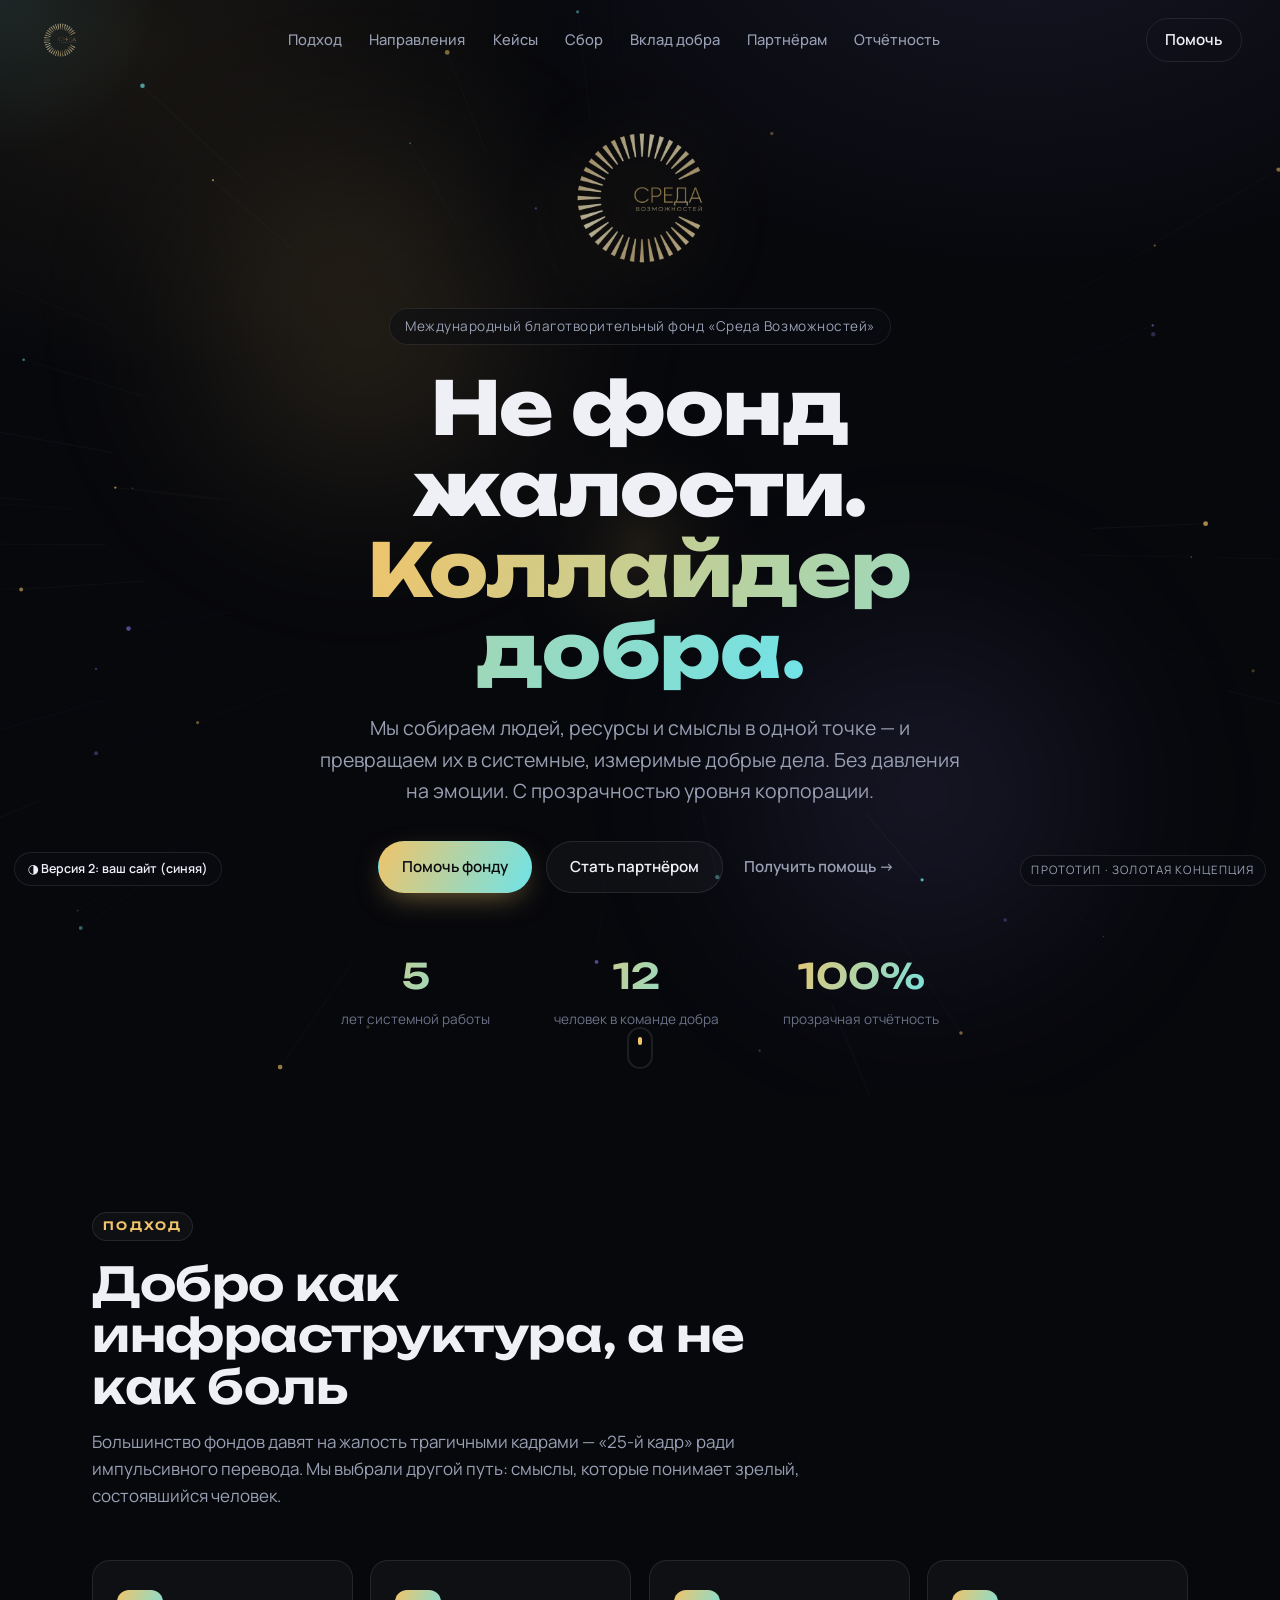
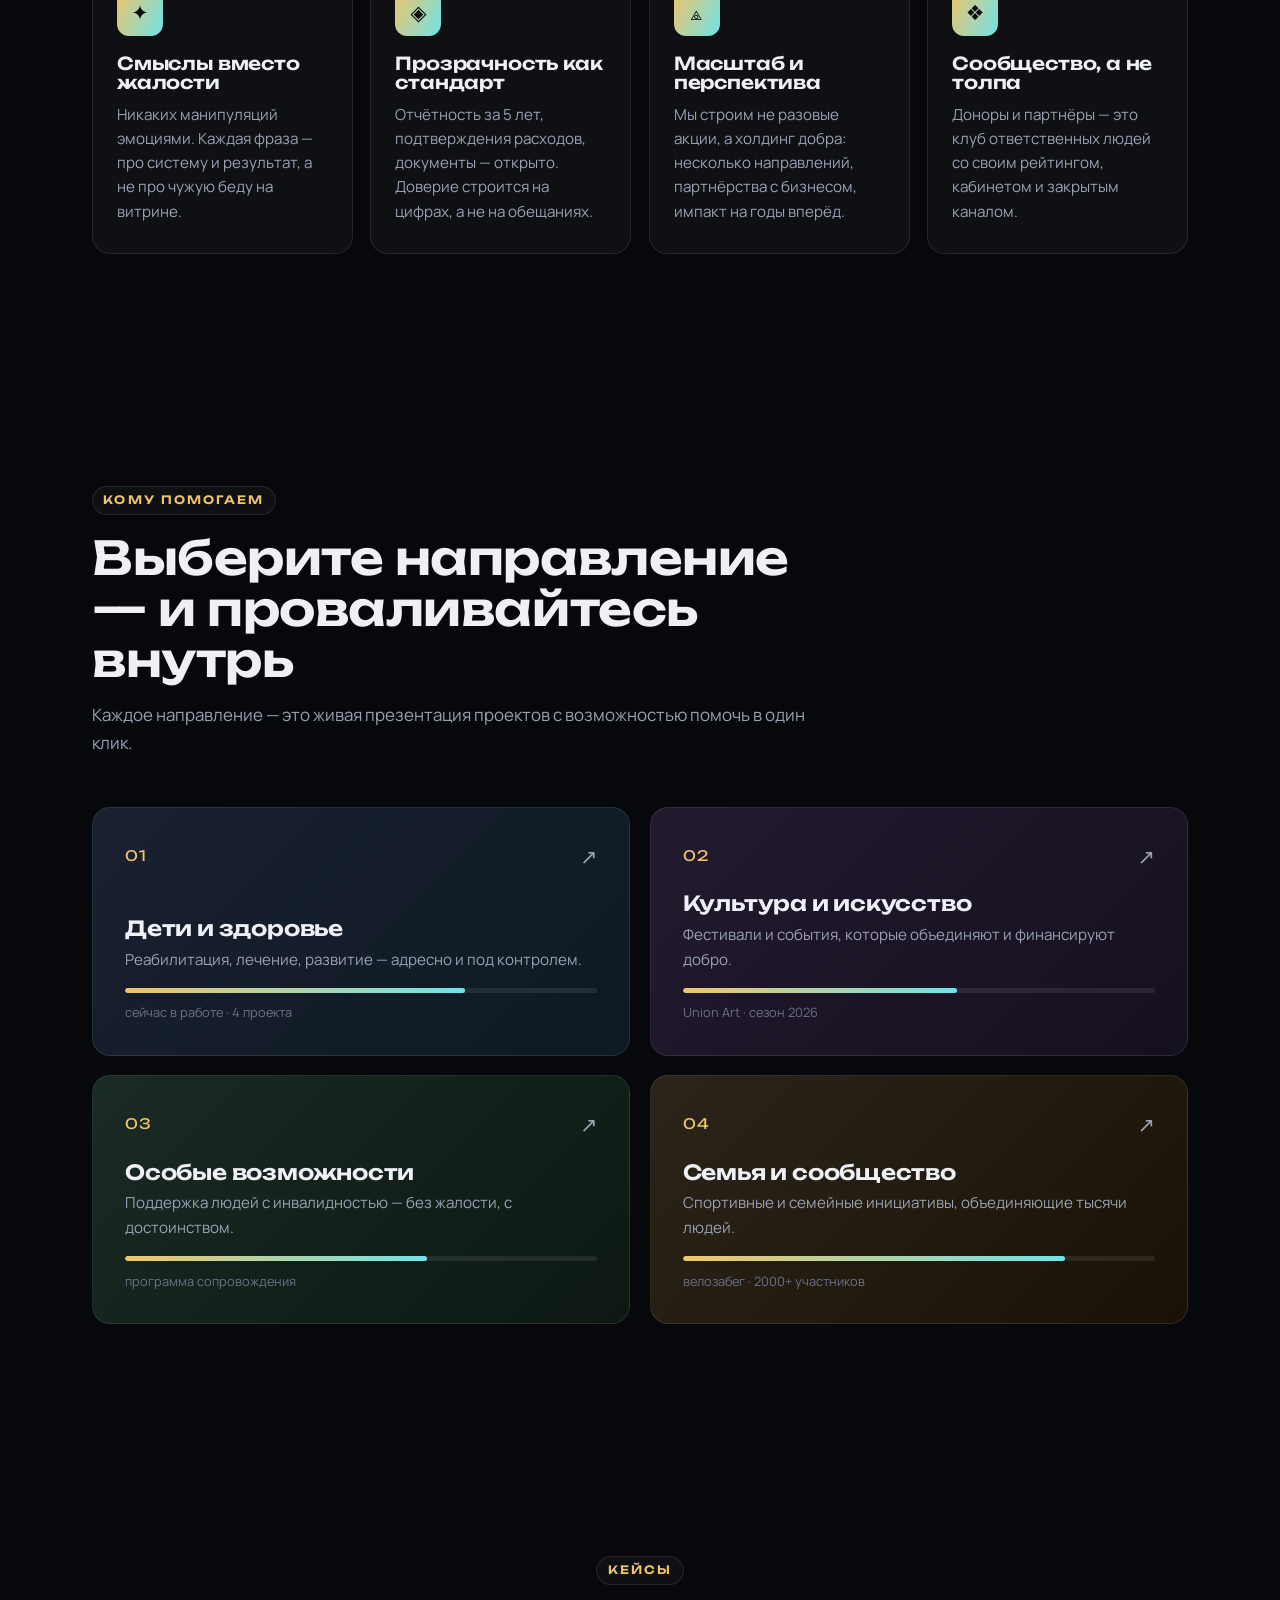
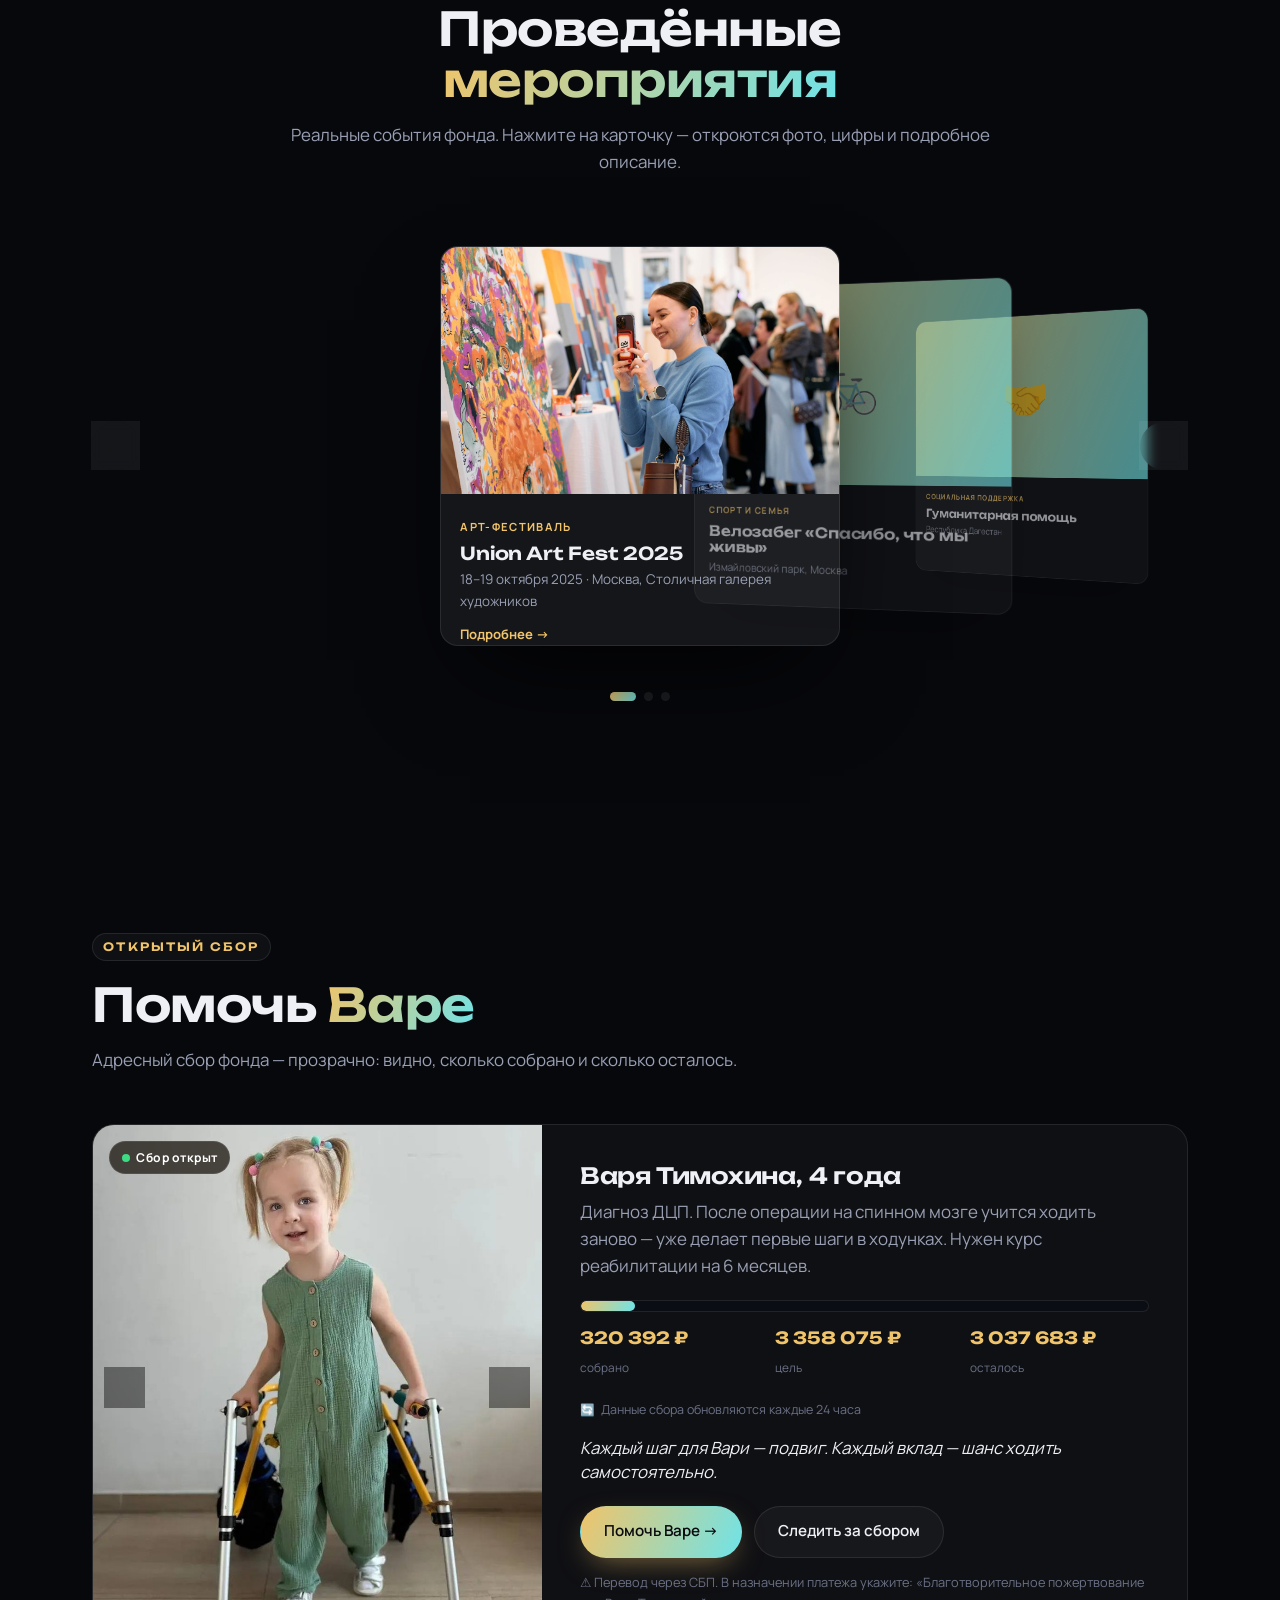
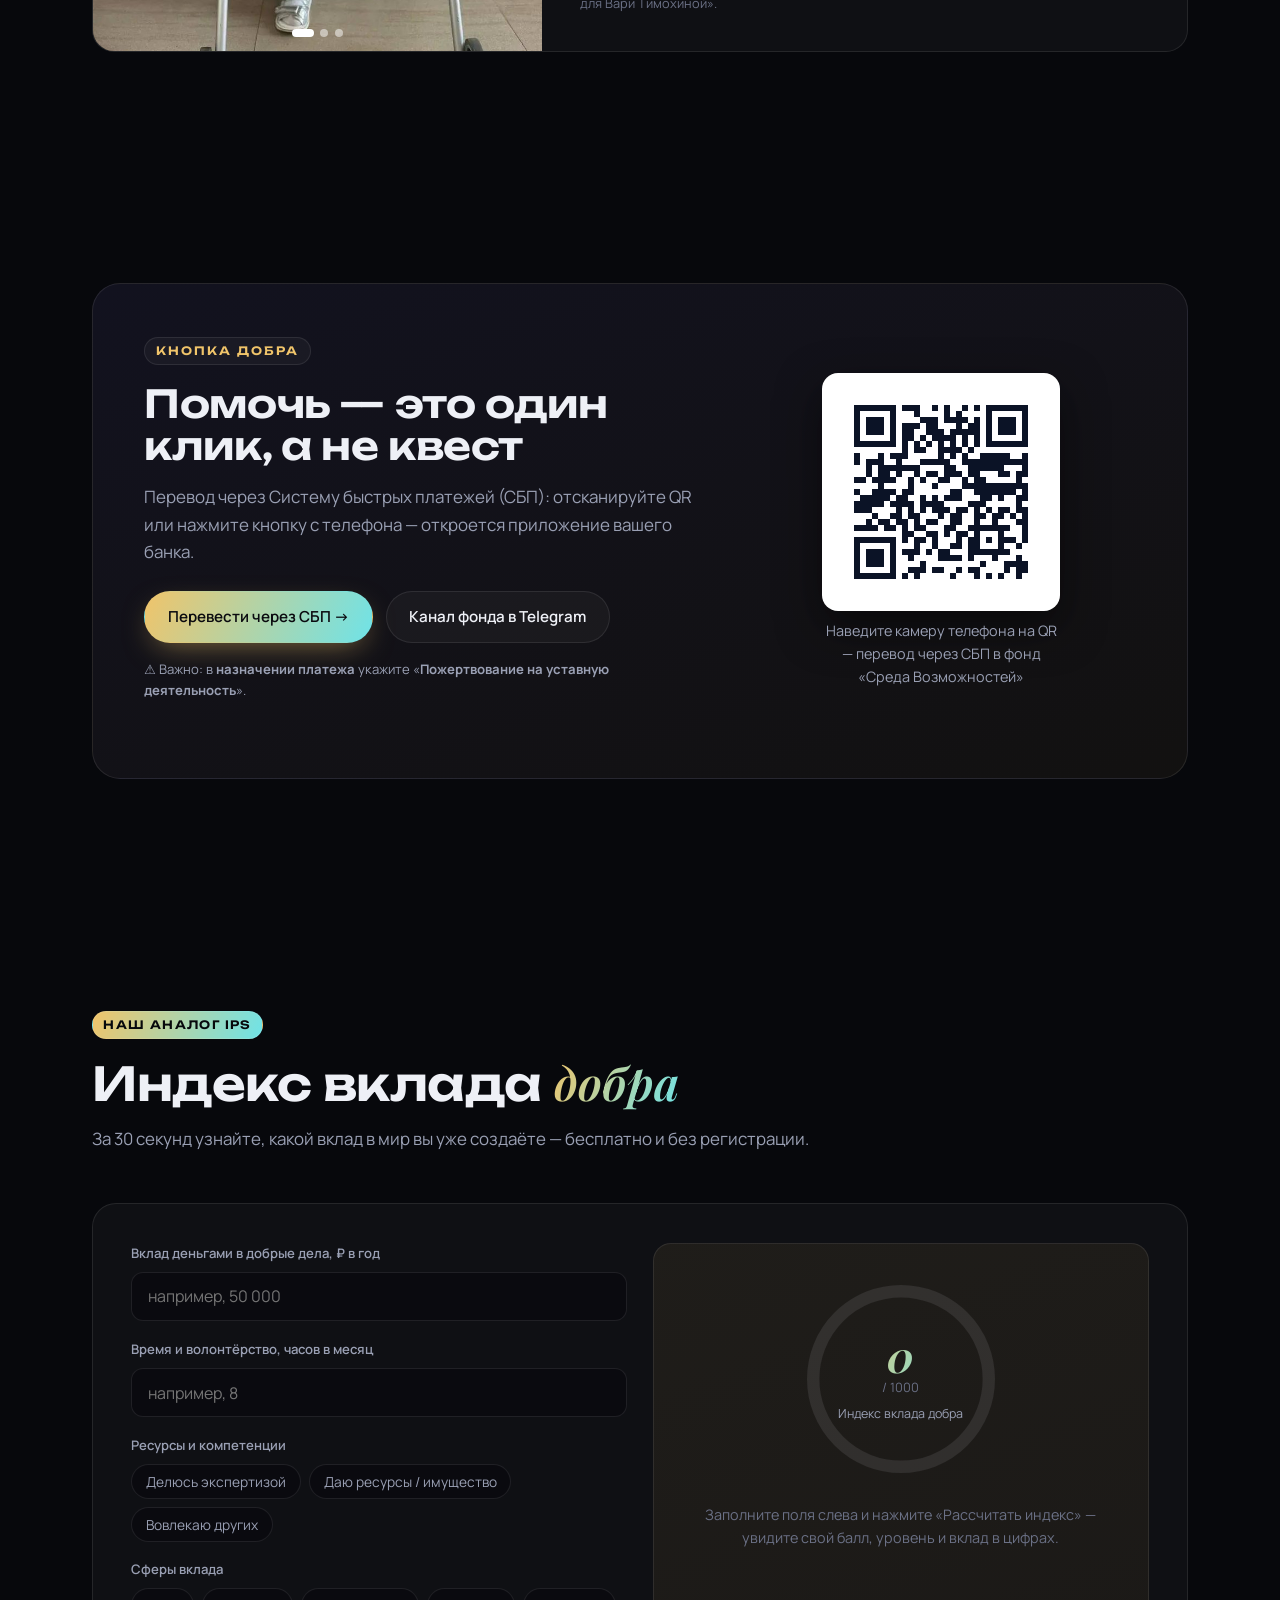
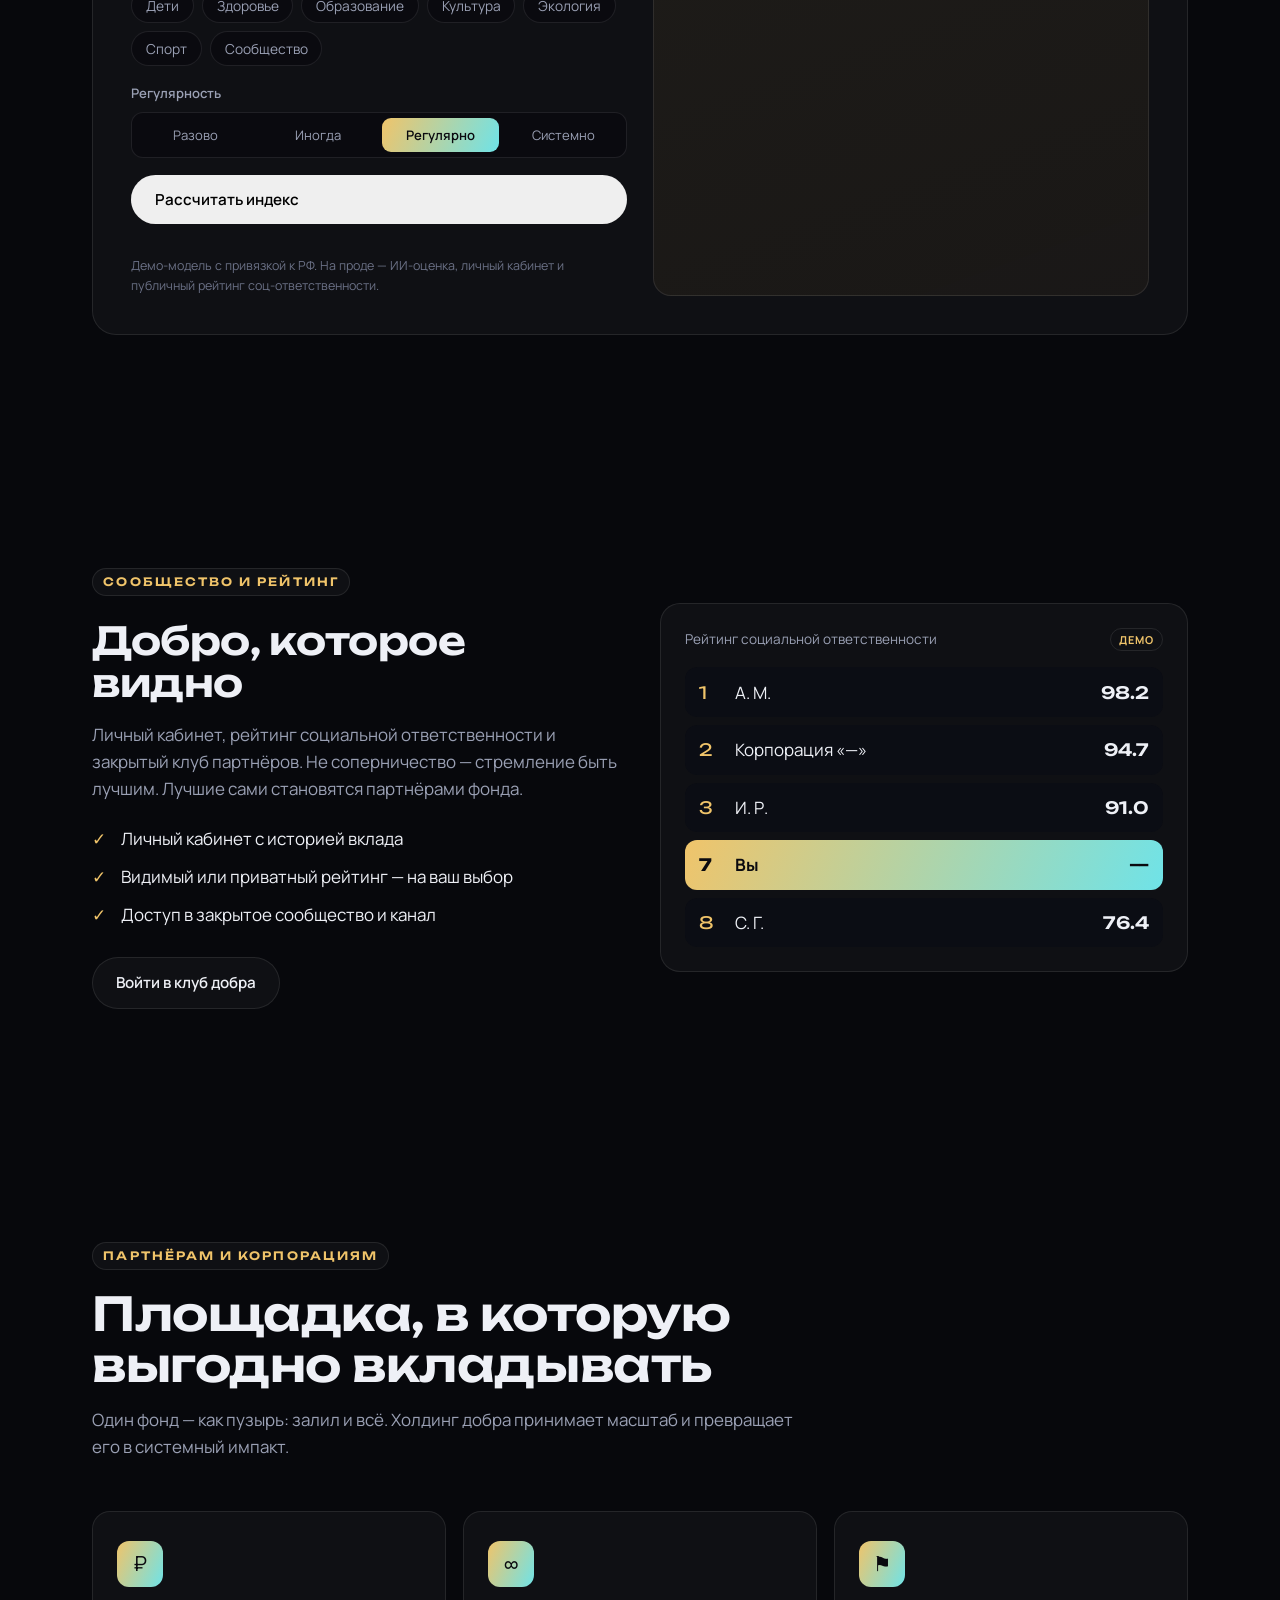
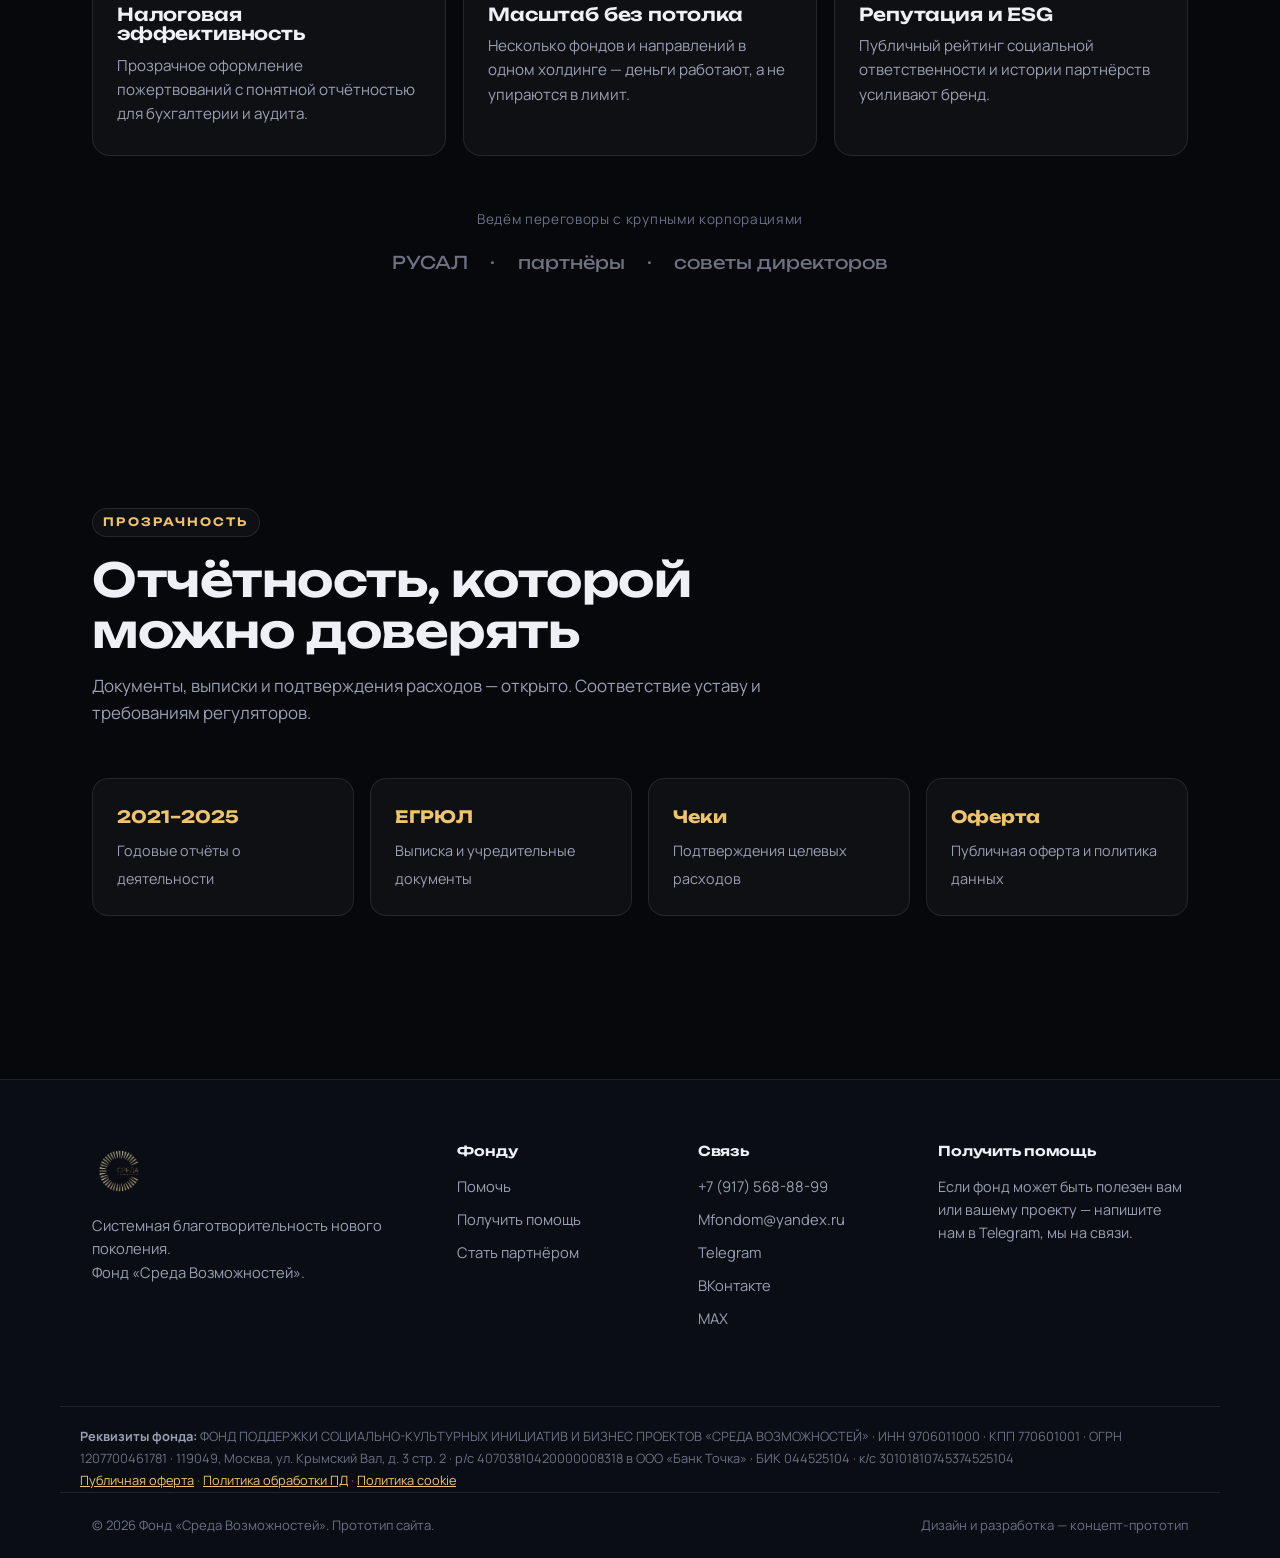
==== index.html @ e09705b0 "fix: формулировка назначения платежа по оферте (Варя — адресно, общий донат — на уставную деятельнос" ====
<!DOCTYPE html>
<html lang="ru">
<head>
<meta charset="UTF-8" />
<meta name="viewport" content="width=device-width, initial-scale=1.0" />
<title>Коллайдер добра — фонд «Среда Возможностей»</title>
<meta name="description" content="Системная благотворительность нового поколения. Не давление на жалость, а инфраструктура добра: прозрачность, масштаб и измеримый вклад." />
<link rel="preconnect" href="https://fonts.googleapis.com" />
<link rel="preconnect" href="https://fonts.gstatic.com" crossorigin />
<link href="https://fonts.googleapis.com/css2?family=Unbounded:wght@300;400;600;800&family=Playfair+Display:ital,wght@1,500;1,600&family=Manrope:wght@300;400;500;600;700&display=swap" rel="stylesheet" />
<link rel="stylesheet" href="assets/css/style.css" />
<link rel="icon" href="data:image/svg+xml,<svg xmlns='http://www.w3.org/2000/svg' viewBox='0 0 100 100'><text y='.9em' font-size='90'>✦</text></svg>" />
</head>
<body>

<!-- бейдж прототипа + переключатель версий -->
<span class="proto-badge">прототип · золотая концепция</span>
<a href="sreda/" class="ver-switch">◑ Версия 2: ваш сайт (синяя)</a>

<!-- курсор-свечение -->
<div class="cursor-glow" id="cursorGlow"></div>

<!-- ХЕДЕР -->
<header class="nav" id="nav">
  <a href="#hero" class="brand">
    <img class="brand__logo" src="assets/img/logo-gold.png" alt="Среда Возможностей" />
  </a>
  <nav class="nav__links" id="navLinks">
    <a href="#manifest">Подход</a>
    <a href="#directions">Направления</a>
    <a href="#cases">Кейсы</a>
    <a href="#sbor">Сбор</a>
    <a href="#calc">Вклад добра</a>
    <a href="#partners">Партнёрам</a>
    <a href="#transparency">Отчётность</a>
  </nav>
  <div class="nav__actions">
    <a href="#donate" class="btn btn--ghost">Помочь</a>
    <button class="nav__burger" id="burger" aria-label="Меню"><span></span><span></span><span></span></button>
  </div>
</header>

<!-- ГЕРОЙ -->
<section class="hero" id="hero">
  <canvas id="collider" class="hero__canvas"></canvas>
  <div class="hero__glow hero__glow--1"></div>
  <div class="hero__glow hero__glow--2"></div>
  <div class="hero__inner">
    <img class="hero__logo reveal" src="assets/img/logo-gold.png" alt="Среда Возможностей" />
    <div class="hero__tag reveal">Международный благотворительный фонд «Среда Возможностей»</div>
    <h1 class="hero__title reveal">
      Не фонд жалости.<br><span class="grad">Коллайдер добра.</span>
    </h1>
    <p class="hero__lead reveal">
      Мы собираем людей, ресурсы и смыслы в одной точке — и превращаем их
      в системные, измеримые добрые дела. Без давления на эмоции. С прозрачностью уровня корпорации.
    </p>
    <div class="hero__cta reveal">
      <a href="#donate" class="btn btn--gold">Помочь фонду</a>
      <a href="#partners" class="btn btn--outline">Стать партнёром</a>
      <a href="#help" class="btn btn--text">Получить помощь →</a>
    </div>
    <div class="hero__stats reveal">
      <div class="stat"><b data-count="5">0</b><span>лет системной работы</span></div>
      <div class="stat"><b data-count="12">0</b><span>человек в команде добра</span></div>
      <div class="stat"><b data-count="100" data-suffix="%">0</b><span>прозрачная отчётность</span></div>
    </div>
  </div>
  <a href="#manifest" class="hero__scroll" aria-label="Вниз"><span></span></a>
</section>

<!-- МАНИФЕСТ -->
<section class="section manifest" id="manifest">
  <div class="section__head reveal">
    <span class="eyebrow">Подход</span>
    <h2>Добро как инфраструктура, а не как боль</h2>
    <p class="section__sub">
      Большинство фондов давят на жалость трагичными кадрами — «25-й кадр» ради импульсивного перевода.
      Мы выбрали другой путь: смыслы, которые понимает зрелый, состоявшийся человек.
    </p>
  </div>
  <div class="cards">
    <article class="card reveal">
      <div class="card__ic">✦</div>
      <h3>Смыслы вместо жалости</h3>
      <p>Никаких манипуляций эмоциями. Каждая фраза — про систему и результат, а не про чужую беду на витрине.</p>
    </article>
    <article class="card reveal">
      <div class="card__ic">◈</div>
      <h3>Прозрачность как стандарт</h3>
      <p>Отчётность за 5 лет, подтверждения расходов, документы — открыто. Доверие строится на цифрах, а не на обещаниях.</p>
    </article>
    <article class="card reveal">
      <div class="card__ic">⟁</div>
      <h3>Масштаб и перспектива</h3>
      <p>Мы строим не разовые акции, а холдинг добра: несколько направлений, партнёрства с бизнесом, импакт на годы вперёд.</p>
    </article>
    <article class="card reveal">
      <div class="card__ic">❖</div>
      <h3>Сообщество, а не толпа</h3>
      <p>Доноры и партнёры — это клуб ответственных людей со своим рейтингом, кабинетом и закрытым каналом.</p>
    </article>
  </div>
</section>

<!-- НАПРАВЛЕНИЯ -->
<section class="section directions" id="directions">
  <div class="section__head reveal">
    <span class="eyebrow">Кому помогаем</span>
    <h2>Выберите направление — и проваливайтесь внутрь</h2>
    <p class="section__sub">Каждое направление — это живая презентация проектов с возможностью помочь в один клик.</p>
  </div>
  <div class="dir-grid">
    <a href="#donate" class="dir reveal" style="--img:linear-gradient(135deg,#1a2030,#0d1a22)">
      <div class="dir__top"><span class="dir__num">01</span><span class="dir__arrow">↗</span></div>
      <h3>Дети и здоровье</h3>
      <p>Реабилитация, лечение, развитие — адресно и под контролем.</p>
      <div class="dir__bar"><i style="width:72%"></i></div>
      <span class="dir__meta">сейчас в работе · 4 проекта</span>
    </a>
    <a href="#donate" class="dir reveal" style="--img:linear-gradient(135deg,#231a2e,#15101f)">
      <div class="dir__top"><span class="dir__num">02</span><span class="dir__arrow">↗</span></div>
      <h3>Культура и искусство</h3>
      <p>Фестивали и события, которые объединяют и финансируют добро.</p>
      <div class="dir__bar"><i style="width:58%"></i></div>
      <span class="dir__meta">Union Art · сезон 2026</span>
    </a>
    <a href="#donate" class="dir reveal" style="--img:linear-gradient(135deg,#1a2a24,#0d1812)">
      <div class="dir__top"><span class="dir__num">03</span><span class="dir__arrow">↗</span></div>
      <h3>Особые возможности</h3>
      <p>Поддержка людей с инвалидностью — без жалости, с достоинством.</p>
      <div class="dir__bar"><i style="width:64%"></i></div>
      <span class="dir__meta">программа сопровождения</span>
    </a>
    <a href="#donate" class="dir reveal" style="--img:linear-gradient(135deg,#2a241a,#181206)">
      <div class="dir__top"><span class="dir__num">04</span><span class="dir__arrow">↗</span></div>
      <h3>Семья и сообщество</h3>
      <p>Спортивные и семейные инициативы, объединяющие тысячи людей.</p>
      <div class="dir__bar"><i style="width:81%"></i></div>
      <span class="dir__meta">велозабег · 2000+ участников</span>
    </a>
  </div>
</section>

<!-- КЕЙСЫ — карусель -->
<section class="section cases" id="cases">
  <div class="section__head reveal center">
    <span class="eyebrow">Кейсы</span>
    <h2>Проведённые <span class="grad">мероприятия</span></h2>
    <p class="section__sub">Реальные события фонда. Нажмите на карточку — откроются фото, цифры и подробное описание.</p>
  </div>
  <div class="coverflow reveal">
    <button class="cf-arrow cf-prev" id="cfPrev" aria-label="Назад">‹</button>
    <div class="cf-stage" id="cfStage"></div>
    <button class="cf-arrow cf-next" id="cfNext" aria-label="Вперёд">›</button>
  </div>
  <div class="cf-dots" id="cfDots"></div>
</section>

<!-- ОТКРЫТЫЙ СБОР -->
<section class="section fund" id="sbor">
  <div class="section__head reveal center">
    <span class="eyebrow">Открытый сбор</span>
    <h2>Помочь <span class="grad">Варе</span></h2>
    <p class="section__sub">Адресный сбор фонда — прозрачно: видно, сколько собрано и сколько осталось.</p>
  </div>
  <div class="fund-card reveal">
    <div class="fund-photo">
      <div class="fund-slides" id="fundSlides">
        <img src="assets/img/varya.jpg" class="is-on" alt="Варя Тимохина" />
        <img src="assets/img/varya-2.jpg" alt="Варя Тимохина" />
        <img src="assets/img/varya-3.jpg" alt="Варя Тимохина — информация о сборе" />
      </div>
      <span class="fund-badge">Сбор открыт</span>
      <button class="fund-arrow fund-arrow--prev" id="fundPrev" type="button" aria-label="Предыдущее фото">‹</button>
      <button class="fund-arrow fund-arrow--next" id="fundNext" type="button" aria-label="Следующее фото">›</button>
      <div class="fund-dots" id="fundDots"></div>
    </div>
    <div class="fund-body">
      <h3>Варя Тимохина, 4 года</h3>
      <p class="fund-diag">Диагноз ДЦП. После операции на спинном мозге учится ходить заново — уже делает первые шаги в ходунках. Нужен курс реабилитации на 6 месяцев.</p>
      <div class="fund-progress">
        <div class="fund-bar"><i style="width:9.5%"></i></div>
        <div class="fund-nums">
          <div><b>320&nbsp;392&nbsp;₽</b><span>собрано</span></div>
          <div><b>3&nbsp;358&nbsp;075&nbsp;₽</b><span>цель</span></div>
          <div><b>3&nbsp;037&nbsp;683&nbsp;₽</b><span>осталось</span></div>
        </div>
      </div>
      <p class="fund-upd">Данные сбора обновляются каждые 24 часа</p>
      <p class="fund-quote">Каждый шаг для Вари — подвиг. Каждый вклад — шанс ходить самостоятельно.</p>
      <div class="fund-cta">
        <a href="https://qr.nspk.ru/BS1A00404NP81H0L9SOBTL0JJ39FV3NL" class="btn btn--gold" target="_blank" rel="noopener">Помочь Варе →</a>
        <a href="https://t.me/FondMitkina" class="btn btn--outline" target="_blank" rel="noopener">Следить за сбором</a>
      </div>
      <p class="fund-note">⚠️ Перевод через СБП. В назначении платежа укажите: «Благотворительное пожертвование для Вари Тимохиной».</p>
    </div>
  </div>
</section>

<!-- КНОПКА ДОБРА -->
<section class="section dobro" id="donate">
  <div class="dobro__wrap reveal">
    <div class="dobro__left">
      <span class="eyebrow">Кнопка добра</span>
      <h2>Помочь — это один клик, а не квест</h2>
      <p>Перевод через Систему быстрых платежей (СБП): отсканируйте QR или нажмите кнопку с телефона — откроется приложение вашего банка.</p>
      <div class="dobro__btns">
        <a href="https://qr.nspk.ru/BS1A00404NP81H0L9SOBTL0JJ39FV3NL" class="btn btn--gold" target="_blank" rel="noopener">Перевести через СБП →</a>
        <a href="https://t.me/FondMitkina" class="btn btn--outline" target="_blank" rel="noopener">Канал фонда в Telegram</a>
      </div>
      <p class="dobro__note">⚠️ Важно: в <b>назначении платежа</b> укажите «<b>Пожертвование на уставную деятельность</b>».</p>
    </div>
    <div class="dobro__right">
      <div class="qr"><img src="assets/img/donate-qr.png" alt="QR для перевода через СБП в фонд «Среда Возможностей»" /></div>
      <p class="dobro__caption">Наведите камеру телефона на QR — перевод через СБП в фонд «Среда Возможностей»</p>
    </div>
  </div>
</section>

<!-- КАЛЬКУЛЯТОР ВКЛАДА ДОБРА -->
<section class="section calc" id="calc">
  <div class="section__head reveal center">
    <span class="eyebrow eyebrow--new">Наш аналог IPS</span>
    <h2>Индекс вклада <span class="it">добра</span></h2>
    <p class="section__sub">За 30 секунд узнайте, какой вклад в мир вы уже создаёте — бесплатно и без регистрации.</p>
  </div>
  <div class="calc2 reveal">
    <div class="calc2__form">
      <div class="c2f"><label>Вклад деньгами в добрые дела, ₽ в год</label>
        <input type="number" id="qMoney" min="0" step="1000" inputmode="numeric" placeholder="например, 50 000" /></div>
      <div class="c2f"><label>Время и волонтёрство, часов в месяц</label>
        <input type="number" id="qTime" min="0" step="1" inputmode="numeric" placeholder="например, 8" /></div>
      <div class="c2f"><label>Ресурсы и компетенции</label>
        <div class="chips" id="qRes">
          <button type="button" class="chip" data-v="expert">Делюсь экспертизой</button>
          <button type="button" class="chip" data-v="assets">Даю ресурсы / имущество</button>
          <button type="button" class="chip" data-v="engage">Вовлекаю других</button>
        </div>
      </div>
      <div class="c2f"><label>Сферы вклада</label>
        <div class="chips" id="qSpheres">
          <button type="button" class="chip" data-v="Дети">Дети</button>
          <button type="button" class="chip" data-v="Здоровье">Здоровье</button>
          <button type="button" class="chip" data-v="Образование">Образование</button>
          <button type="button" class="chip" data-v="Культура">Культура</button>
          <button type="button" class="chip" data-v="Экология">Экология</button>
          <button type="button" class="chip" data-v="Спорт">Спорт</button>
          <button type="button" class="chip" data-v="Сообщество">Сообщество</button>
        </div>
      </div>
      <div class="c2f"><label>Регулярность</label>
        <div class="seg" id="qReg">
          <button type="button" class="seg__b" data-v="1">Разово</button>
          <button type="button" class="seg__b" data-v="2">Иногда</button>
          <button type="button" class="seg__b is-on" data-v="3">Регулярно</button>
          <button type="button" class="seg__b" data-v="4">Системно</button>
        </div>
      </div>
      <button class="btn btn--accent" id="calcBtn">Рассчитать индекс</button>
      <p class="calc__note">Демо-модель с привязкой к РФ. На проде — ИИ-оценка, личный кабинет и публичный рейтинг соц-ответственности.</p>
    </div>
    <div class="calc2__out" aria-live="polite">
      <div class="gauge">
        <svg viewBox="0 0 220 220" class="gauge__svg" aria-hidden="true">
          <defs><linearGradient id="gg" x1="0" y1="0" x2="1" y2="1">
            <stop offset="0" stop-color="#8fc0ff"/><stop offset="1" stop-color="#5fe0e8"/></linearGradient></defs>
          <circle class="gauge__bg" cx="110" cy="110" r="92"></circle>
          <circle class="gauge__fg" id="gaugeFg" stroke="url(#gg)" cx="110" cy="110" r="92"></circle>
        </svg>
        <div class="gauge__mid"><b id="gVal">0</b><i>/ 1000</i><span id="gTier">Индекс вклада добра</span></div>
      </div>
      <div id="calcResult" class="calc2__result">
        <p class="calc2__hint">Заполните поля слева и нажмите «Рассчитать индекс» — увидите свой балл, уровень и вклад в цифрах.</p>
      </div>
    </div>
  </div>
</section>

<!-- РЕЙТИНГ / СООБЩЕСТВО -->
<section class="section community" id="community">
  <div class="community__grid">
    <div class="reveal">
      <span class="eyebrow">Сообщество и рейтинг</span>
      <h2>Добро, которое видно</h2>
      <p>Личный кабинет, рейтинг социальной ответственности и закрытый клуб партнёров.
         Не соперничество — стремление быть лучшим. Лучшие сами становятся партнёрами фонда.</p>
      <ul class="ticks">
        <li>Личный кабинет с историей вклада</li>
        <li>Видимый или приватный рейтинг — на ваш выбор</li>
        <li>Доступ в закрытое сообщество и канал</li>
      </ul>
      <a href="#donate" class="btn btn--outline">Войти в клуб добра</a>
    </div>
    <div class="board reveal">
      <div class="board__head"><span>Рейтинг социальной ответственности</span><b>демо</b></div>
      <ol class="board__list">
        <li><span class="board__rk">1</span><span class="board__nm">А. М.</span><span class="board__sc">98.2</span></li>
        <li><span class="board__rk">2</span><span class="board__nm">Корпорация «—»</span><span class="board__sc">94.7</span></li>
        <li><span class="board__rk">3</span><span class="board__nm">И. Р.</span><span class="board__sc">91.0</span></li>
        <li class="board__you"><span class="board__rk">7</span><span class="board__nm">Вы</span><span class="board__sc" id="boardYou">—</span></li>
        <li><span class="board__rk">8</span><span class="board__nm">С. Г.</span><span class="board__sc">76.4</span></li>
      </ol>
    </div>
  </div>
</section>

<!-- ПАРТНЁРАМ -->
<section class="section partners" id="partners">
  <div class="section__head reveal">
    <span class="eyebrow">Партнёрам и корпорациям</span>
    <h2>Площадка, в которую выгодно вкладывать</h2>
    <p class="section__sub">Один фонд — как пузырь: залил и всё. Холдинг добра принимает масштаб и превращает его в системный импакт.</p>
  </div>
  <div class="cards cards--3">
    <article class="card reveal"><div class="card__ic">₽</div><h3>Налоговая эффективность</h3><p>Прозрачное оформление пожертвований с понятной отчётностью для бухгалтерии и аудита.</p></article>
    <article class="card reveal"><div class="card__ic">∞</div><h3>Масштаб без потолка</h3><p>Несколько фондов и направлений в одном холдинге — деньги работают, а не упираются в лимит.</p></article>
    <article class="card reveal"><div class="card__ic">⚑</div><h3>Репутация и ESG</h3><p>Публичный рейтинг социальной ответственности и истории партнёрств усиливают бренд.</p></article>
  </div>
  <div class="partners__logos reveal">
    <span>Ведём переговоры с крупными корпорациями</span>
    <div class="logos"><i>РУСАЛ</i><i>·</i><i>партнёры</i><i>·</i><i>советы директоров</i></div>
  </div>
</section>

<!-- ПРОЗРАЧНОСТЬ -->
<section class="section transparency" id="transparency">
  <div class="section__head reveal">
    <span class="eyebrow">Прозрачность</span>
    <h2>Отчётность, которой можно доверять</h2>
    <p class="section__sub">Документы, выписки и подтверждения расходов — открыто. Соответствие уставу и требованиям регуляторов.</p>
  </div>
  <div class="docs">
    <a href="#" class="doc reveal"><b>2021–2025</b><span>Годовые отчёты о деятельности</span></a>
    <a href="#" class="doc reveal"><b>ЕГРЮЛ</b><span>Выписка и учредительные документы</span></a>
    <a href="#" class="doc reveal"><b>Чеки</b><span>Подтверждения целевых расходов</span></a>
    <a href="#" class="doc reveal"><b>Оферта</b><span>Публичная оферта и политика данных</span></a>
  </div>
</section>

<!-- ПОДВАЛ -->
<footer class="footer" id="help">
  <div class="footer__top">
    <div class="footer__brand">
      <div class="brand brand--lg">
        <img class="brand__logo" src="assets/img/logo-gold.png" alt="Среда Возможностей" />
      </div>
      <p>Системная благотворительность нового поколения.<br>Фонд «Среда Возможностей».</p>
    </div>
    <div class="footer__col">
      <h4>Фонду</h4>
      <a href="#donate">Помочь</a><a href="#help">Получить помощь</a><a href="#partners">Стать партнёром</a>
    </div>
    <div class="footer__col">
      <h4>Связь</h4>
      <a href="tel:+79175688899">+7 (917) 568-88-99</a>
      <a href="mailto:Mfondom@yandex.ru">Mfondom@yandex.ru</a>
      <a href="https://t.me/FondMitkina" target="_blank" rel="noopener">Telegram</a>
      <a href="https://vk.com/wall-236050978_1" target="_blank" rel="noopener">ВКонтакте</a>
      <a href="https://max.ru/id9706011000_biz" target="_blank" rel="noopener">MAX</a>
    </div>
    <div class="footer__col">
      <h4>Получить помощь</h4>
      <p class="footer__help">Если фонд может быть полезен вам или вашему проекту — напишите нам в Telegram, мы на связи.</p>
    </div>
  </div>
  <div class="footer__req"><b>Реквизиты фонда:</b> ФОНД ПОДДЕРЖКИ СОЦИАЛЬНО-КУЛЬТУРНЫХ ИНИЦИАТИВ И БИЗНЕС ПРОЕКТОВ «СРЕДА ВОЗМОЖНОСТЕЙ» · ИНН 9706011000 · КПП 770601001 · ОГРН 1207700461781 · 119049, Москва, ул. Крымский Вал, д. 3 стр. 2 · р/с 40703810420000008318 в ООО «Банк Точка» · БИК 044525104 · к/с 30101810745374525104<br><a href="offer.html">Публичная оферта</a> · <a href="policy.html">Политика обработки ПД</a> · <a href="cookie.html">Политика cookie</a></div>
  <div class="footer__bottom">
    <span>© 2026 Фонд «Среда Возможностей». Прототип сайта.</span>
    <span>Дизайн и разработка — концепт-прототип</span>
  </div>
</footer>

<!-- МОДАЛКА КЕЙСА -->
<div class="modal" id="caseModal" aria-hidden="true">
  <div class="modal__overlay" data-close></div>
  <button class="modal__nav modal__prev" id="mPrev" aria-label="Предыдущий">‹</button>
  <button class="modal__nav modal__next" id="mNext" aria-label="Следующий">›</button>
  <div class="modal__box" role="dialog" aria-modal="true">
    <button class="modal__close" data-close aria-label="Закрыть">×</button>
    <div class="modal__body" id="modalBody"></div>
  </div>
</div>

<!-- МОДАЛКА СЕРТИФИКАТА -->
<div class="modal" id="certModal" aria-hidden="true">
  <div class="modal__overlay" data-certclose></div>
  <div class="modal__box modal__box--cert" role="dialog" aria-modal="true">
    <button class="modal__close" data-certclose aria-label="Закрыть">×</button>
    <div class="cert-wrap"><canvas id="certCanvas" width="1200" height="848"></canvas></div>
    <div class="cert-actions">
      <a class="btn btn--accent" id="certDownload" href="#" download="sertifikat-vklada-dobra.png">Скачать PNG</a>
      <button class="btn btn--outline" id="certShare" type="button">Поделиться</button>
    </div>
  </div>
</div>

<script src="assets/js/main.js"></script>
</body>
</html>
---- assets/css/style.css ----
/* ===== Коллайдер добра — premium dark theme ===== */
:root{
  --bg:#07080c; --bg2:#0b0d14; --surface:rgba(255,255,255,.035);
  --surface2:rgba(255,255,255,.06); --border:rgba(255,255,255,.09);
  --text:#eef0f6; --muted:#9aa0b4; --dim:#6b7186;
  --gold:#f0c46a; --gold2:#e8a94e; --cyan:#6fe3e8; --violet:#9a8cff;
  --accent:var(--gold); --accent2:var(--cyan); --deep:#0a0a0f;
  --grad:linear-gradient(115deg,var(--gold),var(--cyan));
  --grad-v:linear-gradient(160deg,var(--violet),var(--cyan));
  --radius:18px; --maxw:1160px; --ease:cubic-bezier(.2,.7,.2,1);
}
*{box-sizing:border-box;margin:0;padding:0}
html{scroll-behavior:smooth}
body{
  background:var(--bg); color:var(--text);
  font-family:"Manrope",system-ui,sans-serif; font-size:17px; line-height:1.6;
  -webkit-font-smoothing:antialiased; overflow-x:hidden;
}
body::before{ /* фоновый шум/градиент */
  content:""; position:fixed; inset:0; z-index:-2;
  background:
    radial-gradient(900px 600px at 80% -10%, rgba(154,140,255,.10), transparent 60%),
    radial-gradient(800px 600px at 10% 5%, rgba(240,196,106,.08), transparent 55%),
    var(--bg);
}
h1,h2,h3,h4,.brand__txt{font-family:"Unbounded",sans-serif;font-weight:600;line-height:1.1;letter-spacing:-.01em}
a{color:inherit;text-decoration:none}
.grad{background:var(--grad);-webkit-background-clip:text;background-clip:text;color:transparent}
.eyebrow{display:inline-block;font-family:"Unbounded";font-size:.72rem;font-weight:600;letter-spacing:.18em;
  text-transform:uppercase;color:var(--gold);padding:.35em .9em;border:1px solid var(--border);
  border-radius:100px;background:var(--surface);margin-bottom:1.1rem}

/* ===== buttons ===== */
.btn{display:inline-flex;align-items:center;gap:.5em;padding:.85em 1.5em;border-radius:100px;
  font-family:"Manrope";font-weight:600;font-size:.95rem;cursor:pointer;border:1px solid transparent;
  transition:transform .25s var(--ease),box-shadow .25s var(--ease),background .25s,border-color .25s;white-space:nowrap}
.btn:hover{transform:translateY(-2px)}
.btn--gold{background:var(--grad);color:#0a0a0f;box-shadow:0 10px 30px -10px rgba(240,196,106,.55)}
.btn--gold:hover{box-shadow:0 16px 40px -12px rgba(240,196,106,.7)}
.btn--outline{border-color:var(--border);color:var(--text);background:var(--surface)}
.btn--outline:hover{border-color:var(--gold);background:var(--surface2)}
.btn--ghost{border-color:var(--border);background:transparent;color:var(--text);padding:.6em 1.2em}
.btn--ghost:hover{border-color:var(--gold)}
.btn--text{color:var(--muted);padding:.85em .4em}
.btn--text:hover{color:var(--gold)}

/* ===== proto badge / cursor ===== */
.proto-badge{position:fixed;right:14px;bottom:14px;z-index:60;font-size:.72rem;letter-spacing:.1em;
  text-transform:uppercase;color:var(--muted);background:rgba(10,12,18,.7);backdrop-filter:blur(8px);
  border:1px solid var(--border);padding:.45em .9em;border-radius:100px}
.ver-switch{position:fixed;left:14px;bottom:14px;z-index:60;font-size:.78rem;font-weight:600;color:var(--text);
  background:rgba(10,12,18,.8);backdrop-filter:blur(8px);border:1px solid var(--border);padding:.5em 1em;border-radius:100px;transition:.25s}
.ver-switch:hover{border-color:var(--gold);transform:translateY(-2px)}
@media(max-width:560px){.ver-switch{font-size:.7rem;padding:.4em .8em}}
.cursor-glow{position:fixed;width:380px;height:380px;border-radius:50%;pointer-events:none;z-index:-1;
  background:radial-gradient(circle,rgba(111,227,232,.10),transparent 60%);transform:translate(-50%,-50%);
  transition:opacity .4s;opacity:0}
@media(hover:hover){.cursor-glow{opacity:1}}

/* ===== nav ===== */
.nav{position:fixed;top:0;left:0;right:0;z-index:50;display:flex;align-items:center;justify-content:space-between;
  padding:1.1rem clamp(1rem,4vw,2.4rem);transition:padding .3s,background .3s,border-color .3s;
  border-bottom:1px solid transparent}
.nav.scrolled{background:rgba(8,9,14,.72);backdrop-filter:blur(14px);border-color:var(--border);padding-top:.7rem;padding-bottom:.7rem}
.brand{display:flex;align-items:center;gap:.6rem;font-family:"Unbounded";font-weight:600;font-size:1.05rem}
.brand__mark{width:34px;height:34px;display:grid;place-items:center}
.brand__txt span{color:var(--gold)}
.spiral{width:100%;height:100%;animation:spin 14s linear infinite;filter:drop-shadow(0 0 6px rgba(240,196,106,.4))}
@keyframes spin{to{transform:rotate(360deg)}}
.nav__links{display:flex;gap:1.7rem}
.nav__links a{color:var(--muted);font-size:.92rem;font-weight:500;position:relative;transition:color .2s}
.nav__links a:hover{color:var(--text)}
.nav__links a::after{content:"";position:absolute;left:0;bottom:-6px;width:0;height:2px;background:var(--grad);transition:width .25s var(--ease)}
.nav__links a:hover::after{width:100%}
.nav__actions{display:flex;align-items:center;gap:.8rem}
.nav__burger{display:none;flex-direction:column;gap:5px;background:none;border:0;cursor:pointer;padding:6px}
.nav__burger span{width:24px;height:2px;background:var(--text);border-radius:2px;transition:.3s}

/* ===== hero ===== */
.hero{position:relative;min-height:100vh;display:flex;align-items:center;justify-content:center;
  text-align:center;padding:7rem 1.2rem 4rem;overflow:hidden}
.hero__canvas{position:absolute;inset:0;width:100%;height:100%;z-index:0}
.hero__glow{position:absolute;border-radius:50%;filter:blur(80px);z-index:0;opacity:.5}
.hero__glow--1{width:520px;height:520px;background:radial-gradient(circle,rgba(240,196,106,.35),transparent 65%);top:6%;left:8%}
.hero__glow--2{width:560px;height:560px;background:radial-gradient(circle,rgba(154,140,255,.30),transparent 65%);bottom:2%;right:6%}
.hero__inner{position:relative;z-index:2;max-width:880px}
.hero__tag{font-size:.85rem;color:var(--muted);letter-spacing:.04em;margin-bottom:1.4rem;
  border:1px solid var(--border);background:rgba(10,12,18,.5);backdrop-filter:blur(6px);
  display:inline-block;padding:.5em 1.1em;border-radius:100px}
.hero__title{font-size:clamp(2.4rem,6.2vw,4.6rem);font-weight:800;margin-bottom:1.3rem}
.hero__lead{font-size:clamp(1rem,1.7vw,1.22rem);color:var(--muted);max-width:640px;margin:0 auto 2.2rem}
.hero__cta{display:flex;gap:.9rem;justify-content:center;flex-wrap:wrap;margin-bottom:3.4rem}
.hero__stats{display:flex;gap:clamp(1.5rem,5vw,4rem);justify-content:center;flex-wrap:wrap}
.stat b{display:block;font-family:"Unbounded";font-size:2.2rem;font-weight:600;
  background:var(--grad);-webkit-background-clip:text;background-clip:text;color:transparent}
.stat span{font-size:.85rem;color:var(--dim)}
.hero__scroll{position:absolute;bottom:26px;left:50%;transform:translateX(-50%);width:26px;height:42px;
  border:2px solid var(--border);border-radius:14px;z-index:2}
.hero__scroll span{position:absolute;top:8px;left:50%;width:4px;height:8px;background:var(--gold);border-radius:2px;
  transform:translateX(-50%);animation:scroll 1.6s infinite}
@keyframes scroll{0%{opacity:0;top:8px}40%{opacity:1}80%{opacity:0;top:22px}100%{opacity:0}}

/* ===== sections ===== */
.section{max-width:var(--maxw);margin:0 auto;padding:clamp(4.5rem,9vw,8rem) clamp(1.1rem,4vw,2rem)}
.section__head{max-width:720px;margin-bottom:3.2rem}
.section__head h2{font-size:clamp(1.8rem,3.7vw,2.9rem)}
.section__sub{color:var(--muted);margin-top:1rem;font-size:1.06rem}

/* cards */
.cards{display:grid;grid-template-columns:repeat(4,1fr);gap:1.1rem}
.cards--3{grid-template-columns:repeat(3,1fr)}
.card{background:var(--surface);border:1px solid var(--border);border-radius:var(--radius);
  padding:1.8rem 1.5rem;transition:transform .35s var(--ease),border-color .35s,background .35s}
.card:hover{transform:translateY(-6px);border-color:rgba(240,196,106,.35);background:var(--surface2)}
.card__ic{width:46px;height:46px;display:grid;place-items:center;border-radius:12px;font-size:1.3rem;
  background:var(--grad);color:#0a0a0f;margin-bottom:1.1rem}
.card h3{font-size:1.12rem;margin-bottom:.6rem}
.card p{color:var(--muted);font-size:.95rem}

/* directions */
.dir-grid{display:grid;grid-template-columns:repeat(2,1fr);gap:1.2rem}
.dir{position:relative;padding:2rem;border-radius:var(--radius);border:1px solid var(--border);
  background:var(--img),var(--surface);overflow:hidden;transition:transform .4s var(--ease),border-color .4s;min-height:210px;
  display:flex;flex-direction:column}
.dir::after{content:"";position:absolute;inset:0;background:radial-gradient(600px 300px at 100% 0,rgba(240,196,106,.10),transparent 60%);opacity:0;transition:opacity .4s}
.dir:hover{transform:translateY(-6px);border-color:rgba(111,227,232,.4)}
.dir:hover::after{opacity:1}
.dir__top{display:flex;justify-content:space-between;align-items:center;margin-bottom:auto}
.dir__num{font-family:"Unbounded";color:var(--gold);font-size:.9rem;letter-spacing:.1em}
.dir__arrow{font-size:1.3rem;color:var(--muted);transition:transform .3s}
.dir:hover .dir__arrow{transform:translate(4px,-4px);color:var(--gold)}
.dir h3{font-size:1.3rem;margin:1.2rem 0 .5rem}
.dir p{color:var(--muted);font-size:.95rem;margin-bottom:1rem}
.dir__bar{height:5px;border-radius:5px;background:rgba(255,255,255,.08);overflow:hidden;margin-bottom:.6rem}
.dir__bar i{display:block;height:100%;background:var(--grad);border-radius:5px}
.dir__meta{font-size:.8rem;color:var(--dim)}

/* dobro / donate */
.dobro__wrap{display:grid;grid-template-columns:1.3fr .9fr;gap:2.5rem;align-items:center;
  background:linear-gradient(160deg,rgba(154,140,255,.08),rgba(240,196,106,.05));
  border:1px solid var(--border);border-radius:28px;padding:clamp(1.8rem,4vw,3.2rem)}
.dobro__left h2{font-size:clamp(1.7rem,3.2vw,2.4rem);margin-bottom:1rem}
.dobro__left>p{color:var(--muted);margin-bottom:1.6rem}
.amounts{display:flex;gap:.6rem;flex-wrap:wrap;margin-bottom:1.2rem}
.amount{padding:.7em 1.2em;border-radius:100px;border:1px solid var(--border);background:var(--surface);
  color:var(--text);font-family:"Manrope";font-weight:600;cursor:pointer;transition:.25s}
.amount:hover{border-color:var(--gold)}
.amount--on{background:var(--grad);color:#0a0a0f;border-color:transparent}
.switch{display:flex;align-items:center;gap:.7rem;color:var(--muted);font-size:.92rem;cursor:pointer;margin-bottom:1.5rem}
.switch input{display:none}
.switch__t{width:42px;height:24px;border-radius:100px;background:var(--surface2);border:1px solid var(--border);position:relative;transition:.3s}
.switch__t::after{content:"";position:absolute;top:2px;left:2px;width:18px;height:18px;border-radius:50%;background:var(--muted);transition:.3s}
.switch input:checked+.switch__t{background:var(--grad)}
.switch input:checked+.switch__t::after{left:21px;background:#0a0a0f}
.dobro__btns{display:flex;gap:.8rem;flex-wrap:wrap;margin-bottom:1rem}
.dobro__note{font-size:.82rem;color:var(--dim)}
.dobro__right{text-align:center}
.pulse{position:relative;width:200px;height:200px;margin:0 auto 1.2rem;display:grid;place-items:center}
.pulse__ring{position:absolute;inset:0;border:1px solid rgba(240,196,106,.4);border-radius:50%;animation:pulse 3s ease-out infinite}
.pulse__ring:nth-child(2){animation-delay:1s}
.pulse__ring:nth-child(3){animation-delay:2s}
@keyframes pulse{0%{transform:scale(.4);opacity:.9}100%{transform:scale(1.1);opacity:0}}
.pulse__core{width:84px;height:84px;border-radius:50%;background:var(--grad);display:grid;place-items:center;
  font-size:2rem;color:#0a0a0f;box-shadow:0 0 50px rgba(240,196,106,.5)}
.dobro__caption{color:var(--muted);font-size:.9rem;max-width:240px;margin:0 auto}

/* calc */
.calc__panel{display:grid;grid-template-columns:1fr 1fr;gap:1.4rem;
  background:var(--surface);border:1px solid var(--border);border-radius:24px;padding:clamp(1.5rem,3vw,2.4rem)}
.calc__in label{display:block;font-size:.85rem;color:var(--muted);margin-bottom:.5rem;font-weight:600}
.calc__in textarea,.calc__field input{width:100%;background:var(--bg2);border:1px solid var(--border);border-radius:14px;
  color:var(--text);font-family:"Manrope";font-size:1rem;padding:.9em 1em;resize:vertical;transition:border-color .25s}
.calc__in textarea:focus,.calc__field input:focus{outline:none;border-color:var(--gold)}
.calc__row{display:flex;gap:1rem;align-items:flex-end;margin-top:1rem}
.calc__field{flex:1}.calc__field small{color:var(--dim);font-weight:400}
.calc__row .btn{white-space:nowrap}
.calc__note{font-size:.78rem;color:var(--dim);margin-top:.9rem}
.calc__out{background:linear-gradient(160deg,rgba(111,227,232,.07),rgba(154,140,255,.05));
  border:1px solid var(--border);border-radius:18px;display:grid;place-items:center;text-align:center;padding:1.6rem;min-height:280px}
.calc__placeholder p{color:var(--dim);font-size:.9rem;margin-top:.5rem}
.calc__big{font-family:"Unbounded";font-size:3rem;font-weight:600;line-height:1;
  background:var(--grad);-webkit-background-clip:text;background-clip:text;color:transparent}
.calc__big span{font-size:1.6rem}
.calc__result{animation:fadeUp .5s var(--ease)}
.calc__result .calc__big{font-size:3.4rem;margin-bottom:.4rem}
.calc__rank{display:inline-block;font-family:"Unbounded";font-size:.75rem;letter-spacing:.1em;text-transform:uppercase;
  padding:.4em 1em;border-radius:100px;background:var(--grad);color:#0a0a0f;margin-bottom:1rem}
.calc__txt{color:var(--text);font-size:.98rem;margin-bottom:1rem}
.calc__metrics{display:flex;gap:1.4rem;justify-content:center;border-top:1px solid var(--border);padding-top:1rem}
.calc__metrics div b{display:block;font-family:"Unbounded";font-size:1.3rem;color:var(--gold)}
.calc__metrics div span{font-size:.74rem;color:var(--dim)}

/* community */
.community__grid{display:grid;grid-template-columns:1fr 1fr;gap:2.5rem;align-items:center}
.community__grid h2{font-size:clamp(1.7rem,3.2vw,2.4rem);margin:.4rem 0 1rem}
.community__grid>div>p{color:var(--muted);margin-bottom:1.4rem}
.ticks{list-style:none;margin-bottom:1.8rem;display:grid;gap:.7rem}
.ticks li{padding-left:1.8rem;position:relative;color:var(--text)}
.ticks li::before{content:"✓";position:absolute;left:0;color:var(--gold);font-weight:700}
.board{background:var(--surface);border:1px solid var(--border);border-radius:20px;padding:1.5rem}
.board__head{display:flex;justify-content:space-between;align-items:center;margin-bottom:1rem;
  font-size:.85rem;color:var(--muted)}
.board__head b{font-size:.68rem;text-transform:uppercase;letter-spacing:.1em;color:var(--gold);
  border:1px solid var(--border);padding:.2em .7em;border-radius:100px}
.board__list{list-style:none;display:grid;gap:.5rem}
.board__list li{display:flex;align-items:center;gap:1rem;padding:.7rem .9rem;border-radius:12px;background:var(--bg2)}
.board__you{background:var(--grad)!important}
.board__you *{color:#0a0a0f!important;font-weight:700}
.board__rk{font-family:"Unbounded";color:var(--gold);width:20px}
.board__nm{flex:1}
.board__sc{font-family:"Unbounded";font-weight:600}

/* partners */
.partners__logos{margin-top:3rem;text-align:center;color:var(--dim)}
.partners__logos span{font-size:.85rem;letter-spacing:.05em}
.logos{display:flex;gap:1.4rem;justify-content:center;align-items:center;flex-wrap:wrap;margin-top:1rem;
  font-family:"Unbounded";font-size:1.1rem;color:var(--muted);opacity:.7}
.logos i{font-style:normal}

/* transparency */
.docs{display:grid;grid-template-columns:repeat(4,1fr);gap:1rem}
.doc{background:var(--surface);border:1px solid var(--border);border-radius:16px;padding:1.5rem;transition:.3s}
.doc:hover{border-color:var(--gold);transform:translateY(-4px)}
.doc b{display:block;font-family:"Unbounded";color:var(--gold);margin-bottom:.4rem}
.doc span{color:var(--muted);font-size:.9rem}

/* footer */
.footer{border-top:1px solid var(--border);background:var(--bg2);margin-top:3rem}
.footer__top{max-width:var(--maxw);margin:0 auto;padding:4rem clamp(1.1rem,4vw,2rem) 2.5rem;
  display:grid;grid-template-columns:1.6fr 1fr 1fr 1.2fr;gap:2rem}
.brand--lg{font-size:1.3rem;margin-bottom:1rem}
.brand--lg .brand__mark{width:40px;height:40px}
.footer__brand p{color:var(--muted);font-size:.92rem}
.footer__col h4{font-family:"Unbounded";font-size:.85rem;margin-bottom:1rem;color:var(--text)}
.footer__col a{display:block;color:var(--muted);font-size:.92rem;margin-bottom:.6rem;transition:color .2s}
.footer__col a:hover{color:var(--gold)}
.footer__help{color:var(--muted);font-size:.9rem}
.footer__bottom{border-top:1px solid var(--border);max-width:var(--maxw);margin:0 auto;
  padding:1.4rem clamp(1.1rem,4vw,2rem);display:flex;justify-content:space-between;flex-wrap:wrap;gap:.5rem;
  color:var(--dim);font-size:.82rem}

/* reveal */
.reveal{opacity:0;transform:translateY(28px);transition:opacity .7s var(--ease),transform .7s var(--ease)}
.reveal.in{opacity:1;transform:none}
@keyframes fadeUp{from{opacity:0;transform:translateY(16px)}to{opacity:1;transform:none}}

/* ===== responsive ===== */
@media(max-width:900px){
  .cards,.cards--3,.docs{grid-template-columns:repeat(2,1fr)}
  .dir-grid{grid-template-columns:1fr}
  .dobro__wrap,.calc__panel,.community__grid{grid-template-columns:1fr}
  .dobro__right{display:none}
  .footer__top{grid-template-columns:1fr 1fr}
  .nav__links{position:fixed;top:0;right:0;height:100vh;width:min(78vw,320px);flex-direction:column;
    justify-content:center;gap:2rem;background:rgba(8,9,14,.97);backdrop-filter:blur(16px);
    border-left:1px solid var(--border);transform:translateX(100%);transition:transform .4s var(--ease);padding:2rem}
  .nav__links.open{transform:none}
  .nav__links a{font-size:1.2rem}
  .nav__burger{display:flex}
  .burger-open span:nth-child(1){transform:translateY(7px) rotate(45deg)}
  .burger-open span:nth-child(2){opacity:0}
  .burger-open span:nth-child(3){transform:translateY(-7px) rotate(-45deg)}
}
@media(max-width:560px){
  .cards,.cards--3,.docs{grid-template-columns:1fr}
  .calc__row{flex-direction:column;align-items:stretch}
  .footer__top{grid-template-columns:1fr}
  .hero__cta{flex-direction:column}
  .hero__cta .btn{justify-content:center}
}
@media(prefers-reduced-motion:reduce){*{animation:none!important;transition:none!important}.reveal{opacity:1;transform:none}}

/* real logo «Среда Возможностей» + QR + реквизиты */
.brand__logo{height:44px;width:auto;display:block}
.brand--lg .brand__logo{height:54px}
.hero__logo{width:clamp(120px,17vw,172px);height:auto;display:block;margin:0 auto 1.5rem;filter:drop-shadow(0 12px 40px rgba(240,196,106,.28))}
.qr{background:#fff;border-radius:16px;padding:14px;display:inline-block;box-shadow:0 16px 44px rgba(0,0,0,.5)}
.qr img{width:210px;max-width:100%;display:block}
.footer__req{max-width:var(--maxw);margin:1.6rem auto 0;padding:1.2rem 20px 0;border-top:1px solid var(--border);font-size:.8rem;color:var(--dim);line-height:1.7}
.footer__req b{color:var(--muted)}
.footer__req a{color:var(--accent);text-decoration:underline}
@media(max-width:560px){.brand__logo{height:38px}.hero__logo{width:120px}}

/* coverflow кейсы */
.cases .section__head{margin-left:auto;margin-right:auto;text-align:center}
.coverflow{position:relative;display:flex;align-items:center;justify-content:center;perspective:1600px;min-height:440px}
.cf-stage{position:relative;width:min(400px,78vw);height:400px;transform-style:preserve-3d}
.cf-card{position:absolute;inset:0;border-radius:18px;overflow:hidden;cursor:pointer;background:var(--surface2);border:1px solid var(--border);
  transition:transform .5s var(--ease),opacity .5s;box-shadow:0 30px 70px -30px rgba(0,0,0,.8);will-change:transform}
.cf-cover{height:62%;background-size:cover;background-position:center}
.cf-card--noimg .cf-cover{display:grid;place-items:center;background:var(--grad)}
.cf-card--noimg .cf-cover span{font-size:4rem}
.cf-meta{padding:1.1rem 1.2rem}
.cf-tag{font-size:.7rem;letter-spacing:.12em;text-transform:uppercase;color:var(--gold);font-weight:700}
.cf-meta h3{font-size:1.12rem;margin:.35rem 0}
.cf-meta p{font-size:.84rem;color:var(--muted)}
.cf-more{display:inline-block;margin-top:.7rem;font-size:.82rem;font-weight:700;color:var(--gold);opacity:0;transition:opacity .3s}
.cf-card.is-active .cf-more{opacity:1}
.cf-card.is-active{box-shadow:0 44px 96px -30px rgba(0,0,0,.9)}
.cf-arrow{position:absolute;z-index:200;top:50%;transform:translateY(-50%);width:48px;height:48px;border-radius:50%;
  border:1px solid var(--border);background:var(--surface2);color:var(--text);font-size:1.7rem;line-height:1;cursor:pointer;transition:.25s;backdrop-filter:blur(6px)}
.cf-arrow:hover{border-color:var(--gold);color:var(--gold);transform:translateY(-50%) scale(1.08)}
.cf-prev{left:0}.cf-next{right:0}
.cf-dots{display:flex;gap:.5rem;justify-content:center;margin-top:1.6rem}
.cf-dot{width:9px;height:9px;border-radius:50%;border:0;background:var(--border);cursor:pointer;transition:.25s;padding:0}
.cf-dot.is-on{background:var(--grad);width:26px;border-radius:6px}

/* модалка кейса (90% экрана) */
.modal{position:fixed;inset:0;z-index:1000;display:none;align-items:center;justify-content:center}
.modal.is-open{display:flex}
.modal__overlay{position:absolute;inset:0;background:rgba(0,0,0,.8);backdrop-filter:blur(7px)}
.modal__box{position:relative;width:90vw;max-width:1080px;height:90vh;background:var(--bg2);border:1px solid var(--border);border-radius:22px;
  overflow:auto;box-shadow:0 40px 120px rgba(0,0,0,.8);animation:mIn .35s var(--ease)}
@keyframes mIn{from{opacity:0;transform:translateY(24px) scale(.98)}to{opacity:1;transform:none}}
.modal__close{position:absolute;top:16px;right:16px;z-index:5;width:42px;height:42px;border-radius:50%;border:1px solid var(--border);
  background:var(--surface2);color:var(--text);font-size:1.5rem;cursor:pointer;backdrop-filter:blur(6px)}
.modal__close:hover{border-color:var(--gold);color:var(--gold)}
.modal__nav{position:absolute;top:50%;transform:translateY(-50%);z-index:1005;width:48px;height:48px;border-radius:50%;border:1px solid var(--border);
  background:rgba(0,0,0,.6);color:#fff;font-size:1.7rem;line-height:1;cursor:pointer;backdrop-filter:blur(6px)}
.modal__nav:hover{border-color:var(--gold);color:var(--gold)}
.modal__prev{left:calc(5vw - 24px)}.modal__next{right:calc(5vw - 24px)}
.modal__body{padding:clamp(1.5rem,4vw,3rem)}
.m-tag{font-size:.72rem;letter-spacing:.14em;text-transform:uppercase;color:var(--gold);font-weight:700}
.m-title{font-size:clamp(1.6rem,3.6vw,2.5rem);margin:.5rem 0}
.m-sub{color:var(--muted);margin-bottom:1.5rem}
.m-metrics{display:grid;grid-template-columns:repeat(4,1fr);gap:1rem;margin:1.5rem 0;padding:1.3rem;background:var(--surface);border:1px solid var(--border);border-radius:16px;text-align:center}
.m-metrics b{display:block;font-family:"Unbounded",sans-serif;font-weight:600;font-size:1.7rem;background:var(--grad);-webkit-background-clip:text;background-clip:text;color:transparent}
.m-metrics span{font-size:.78rem;color:var(--dim)}
.m-desc{color:var(--text);font-size:1.02rem;line-height:1.75;margin-bottom:1.5rem}
.m-gallery{display:grid;grid-template-columns:repeat(2,1fr);gap:1rem}
.m-gallery img{width:100%;height:290px;object-fit:cover;border-radius:14px;border:1px solid var(--border)}
.m-media{margin-top:1.5rem;font-size:.9rem;color:var(--muted);border-left:2px solid var(--gold);padding-left:1rem}
@media(max-width:700px){
  .cf-stage{width:80vw;height:380px}
  .m-metrics{grid-template-columns:repeat(2,1fr)}
  .m-gallery{grid-template-columns:1fr}.m-gallery img{height:230px}
  .modal__prev{left:6px}.modal__next{right:6px}
}

/* открытый сбор (адресный) */
.fund-card{display:grid;grid-template-columns:.82fr 1.18fr;background:var(--surface);border:1px solid var(--border);border-radius:22px;overflow:hidden}
.fund-photo{position:relative;min-height:360px;background:linear-gradient(150deg,rgba(240,196,106,.28),rgba(230,169,78,.12))}
.fund-badge{position:absolute;top:16px;left:16px;z-index:2;display:inline-flex;align-items:center;gap:.55em;background:rgba(20,14,8,.72);backdrop-filter:blur(6px);border:1px solid var(--border);color:#fff;font-size:.76rem;font-weight:700;letter-spacing:.04em;padding:.45em .95em;border-radius:100px}
.fund-badge::before{content:"";width:8px;height:8px;border-radius:50%;background:#3ddc84;box-shadow:0 0 0 0 rgba(61,220,132,.6);animation:pulseDot 1.8s infinite}
@keyframes pulseDot{0%{box-shadow:0 0 0 0 rgba(61,220,132,.6)}70%{box-shadow:0 0 0 9px rgba(61,220,132,0)}100%{box-shadow:0 0 0 0 rgba(61,220,132,0)}}
.fund-body{padding:clamp(1.5rem,3vw,2.4rem)}
.fund-body h3{font-size:1.4rem;margin-bottom:.6rem}
.fund-diag{color:var(--muted);margin-bottom:1.3rem}
.fund-progress{margin-bottom:1.3rem}
.fund-bar{height:12px;border-radius:12px;background:var(--bg2);border:1px solid var(--border);overflow:hidden;margin-bottom:.8rem}
.fund-bar i{display:block;height:100%;border-radius:12px;background:var(--grad)}
.fund-nums{display:grid;grid-template-columns:repeat(3,1fr);gap:1rem}
.fund-nums b{display:block;font-family:"Unbounded",sans-serif;font-size:1.05rem;color:var(--gold)}
.fund-nums span{font-size:.74rem;color:var(--dim)}
.fund-upd{font-size:.78rem;color:var(--dim);margin-bottom:1rem;display:flex;align-items:center;gap:.45em}
.fund-upd::before{content:"🔄";font-size:.95em}
.fund-quote{font-style:italic;font-size:1.05rem;color:var(--text);margin-bottom:1.3rem;line-height:1.45}
.fund-cta{display:flex;gap:.8rem;flex-wrap:wrap;margin-bottom:.9rem}
.fund-note{font-size:.8rem;color:var(--dim)}
.fund-slides{position:absolute;inset:0}
.fund-slides img{position:absolute;inset:0;width:100%;height:100%;object-fit:cover;object-position:center 15%;opacity:0;transition:opacity .8s ease}
.fund-slides img.is-on{opacity:1}
.fund-dots{position:absolute;bottom:14px;left:0;right:0;z-index:2;display:flex;gap:.4rem;justify-content:center}
.fund-dot{width:8px;height:8px;border-radius:50%;border:0;background:rgba(255,255,255,.5);cursor:pointer;padding:0;transition:.25s}
.fund-dot.is-on{background:#fff;width:22px;border-radius:5px}
.fund-arrow{position:absolute;top:50%;transform:translateY(-50%);z-index:3;width:40px;height:40px;border-radius:50%;border:1px solid rgba(255,255,255,.4);background:rgba(0,0,0,.42);backdrop-filter:blur(4px);color:#fff;font-size:1.6rem;line-height:1;cursor:pointer;transition:.2s}
.fund-arrow:hover{background:rgba(0,0,0,.62)}
.fund-arrow--prev{left:12px}.fund-arrow--next{right:12px}
@media(max-width:760px){.fund-card{grid-template-columns:1fr}.fund-photo{min-height:300px}.fund-nums{grid-template-columns:1fr 1fr}}


.it{font-family:"Playfair Display",serif;font-style:italic;font-weight:600;text-transform:none;letter-spacing:0;background:var(--grad);-webkit-background-clip:text;background-clip:text;color:transparent}
.eyebrow--new{color:var(--bg);background:var(--grad);padding:.35em .9em;border-radius:100px;letter-spacing:.12em;display:inline-block}
/* Индекс вклада добра v2 */
.calc2{display:grid;grid-template-columns:1fr 1fr;gap:1.6rem;background:var(--surface);border:1px solid var(--border);border-radius:24px;padding:clamp(1.5rem,3vw,2.4rem)}
.calc2__form{display:grid;gap:1.1rem;align-content:start}
.c2f label{display:block;font-size:.82rem;color:var(--muted);margin-bottom:.5rem;font-weight:600}
.c2f input{width:100%;background:var(--deep);border:1px solid var(--border);border-radius:12px;color:var(--text);font-family:inherit;font-size:1rem;padding:.8em 1em;transition:border-color .25s}
.c2f input:focus{outline:none;border-color:var(--accent)}
.chips{display:flex;flex-wrap:wrap;gap:.5rem}
.chip{padding:.5em 1em;border-radius:100px;border:1px solid var(--border);background:var(--deep);color:var(--muted);font-family:inherit;font-size:.86rem;cursor:pointer;transition:.2s}
.chip:hover{border-color:var(--accent);color:var(--text)}
.chip.is-on{background:var(--grad);color:#0a0a0f;border-color:transparent;font-weight:600}
.seg{display:grid;grid-template-columns:repeat(4,1fr);gap:.4rem;background:var(--deep);border:1px solid var(--border);border-radius:12px;padding:.3rem}
.seg__b{padding:.6em .3em;border:0;background:transparent;color:var(--muted);font-family:inherit;font-size:.82rem;border-radius:9px;cursor:pointer;transition:.2s}
.seg__b:hover{color:var(--text)}
.seg__b.is-on{background:var(--grad);color:#0a0a0f;font-weight:600}
.calc2__out{background:linear-gradient(160deg,rgba(240,196,106,.07),rgba(230,169,78,.05));border:1px solid var(--border);border-radius:18px;padding:1.6rem;display:flex;flex-direction:column;align-items:center;text-align:center}
.gauge{position:relative;width:210px;height:210px;margin:.3rem auto 1.2rem}
.gauge__svg{width:100%;height:100%;transform:rotate(-90deg)}
.gauge__bg{fill:none;stroke:var(--border);stroke-width:13}
.gauge__fg{fill:none;stroke:var(--accent);stroke-width:13;stroke-linecap:round;stroke-dasharray:578;stroke-dashoffset:578;transition:stroke-dashoffset 1.1s var(--ease)}
.gauge__mid{position:absolute;inset:0;display:grid;place-content:center}
.gauge__mid b{font-family:"Playfair Display",serif;font-style:italic;font-size:2.7rem;line-height:1;background:var(--grad);-webkit-background-clip:text;background-clip:text;color:transparent}
.gauge__mid i{font-style:normal;color:var(--dim);font-size:.8rem}
.gauge__mid span{display:block;margin-top:.4rem;font-size:.78rem;color:var(--muted);max-width:150px;margin-inline:auto}
.calc2__result{width:100%}
.calc2__hint{color:var(--dim);font-size:.9rem}
.c2-tier{font-size:.95rem;color:var(--muted);margin-bottom:1rem}
.c2-tier b{color:var(--accent);font-weight:700}
.c2-metrics{display:grid;grid-template-columns:repeat(3,1fr);gap:.8rem;border-top:1px solid var(--border);border-bottom:1px solid var(--border);padding:1rem 0;margin-bottom:1rem}
.c2-metrics b{display:block;font-family:"Playfair Display",serif;font-style:italic;font-size:1.4rem;color:var(--accent)}
.c2-metrics span{font-size:.72rem;color:var(--dim)}
.c2-spheres{display:grid;gap:.5rem;margin-bottom:1rem;text-align:left}
.sph{display:grid;grid-template-columns:110px 1fr;align-items:center;gap:.7rem;font-size:.82rem;color:var(--muted)}
.sph i{display:block;height:8px;border-radius:8px;background:var(--grad)}
.c2-narr{font-size:.92rem;color:var(--text);margin-bottom:1rem;text-align:left}
.c2-top{font-size:.9rem;color:var(--muted);margin-bottom:1.1rem}
.c2-top b{color:var(--accent)}
.c2-actions{display:flex;gap:.7rem;flex-wrap:wrap;margin-bottom:1rem}
.c2-cert{display:flex;gap:.6rem;flex-wrap:wrap;border-top:1px solid var(--border);padding-top:1rem}
.c2-cert input{flex:1;min-width:150px;background:var(--deep);border:1px solid var(--border);border-radius:10px;color:var(--text);font-family:inherit;font-size:.92rem;padding:.65em .9em}
.c2-cert input:focus{outline:none;border-color:var(--accent)}
/* модалка сертификата */
.modal__box--cert{width:min(92vw,880px);height:auto;max-height:94vh;padding:1.4rem}
.cert-wrap{width:100%;border-radius:14px;overflow:hidden;box-shadow:0 20px 60px rgba(0,0,0,.5)}
.cert-wrap canvas{width:100%;height:auto;display:block}
.cert-actions{display:flex;gap:.8rem;justify-content:center;margin-top:1.2rem;flex-wrap:wrap}
@media(max-width:900px){.calc2{grid-template-columns:1fr}}
@media(max-width:560px){.c2-metrics{grid-template-columns:1fr 1fr}.sph{grid-template-columns:90px 1fr}}
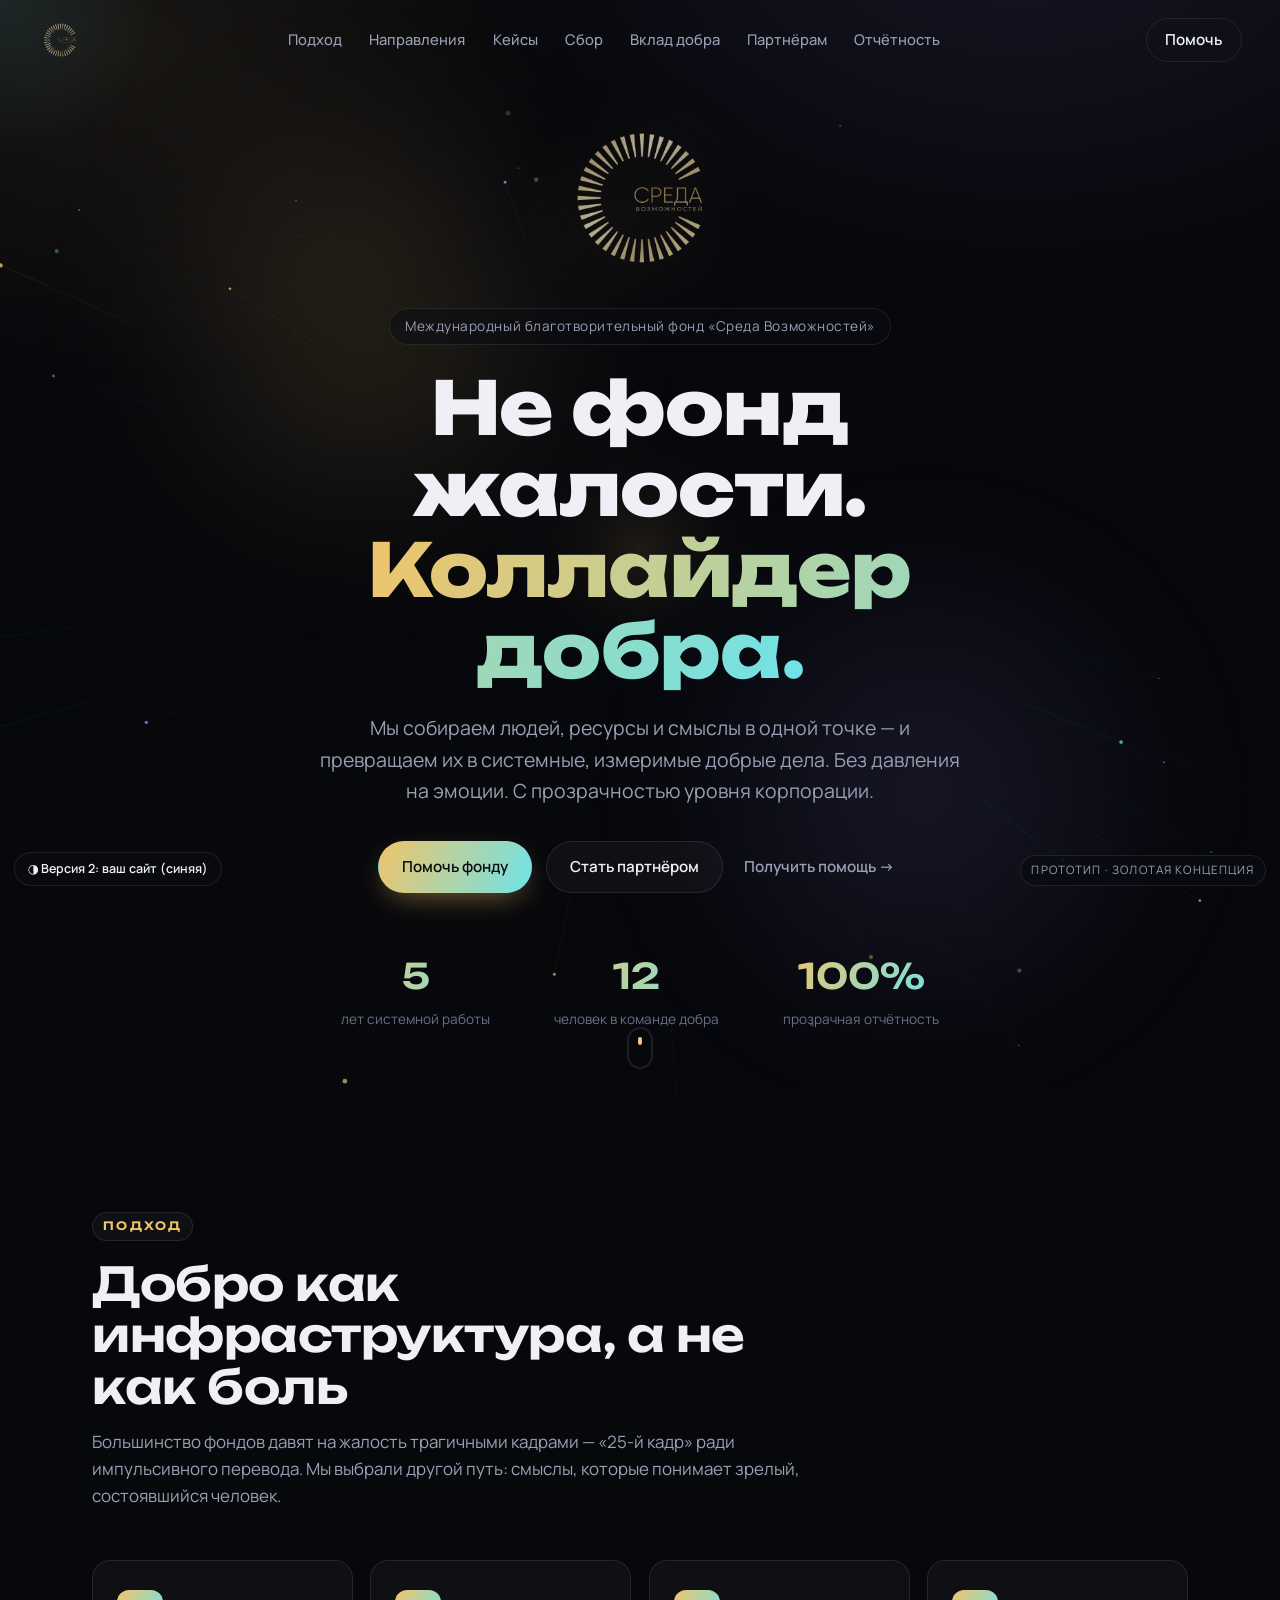
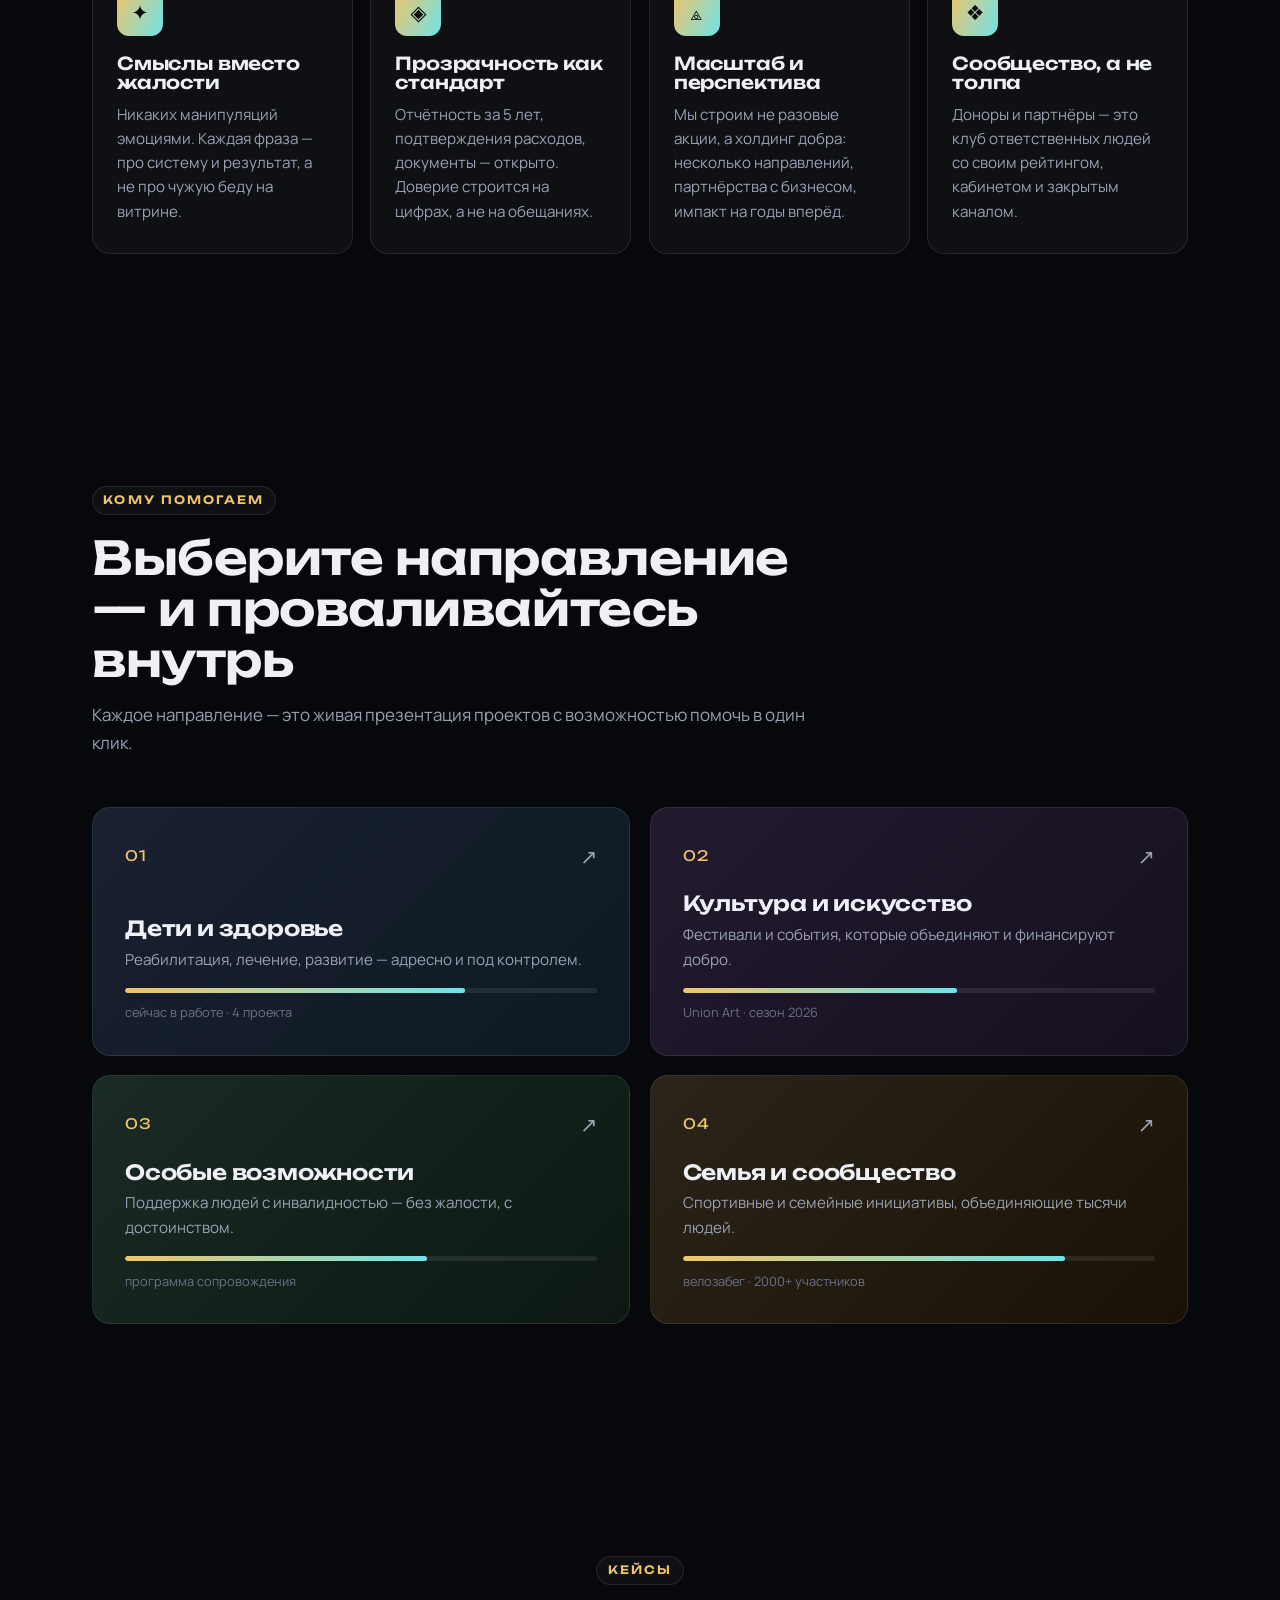
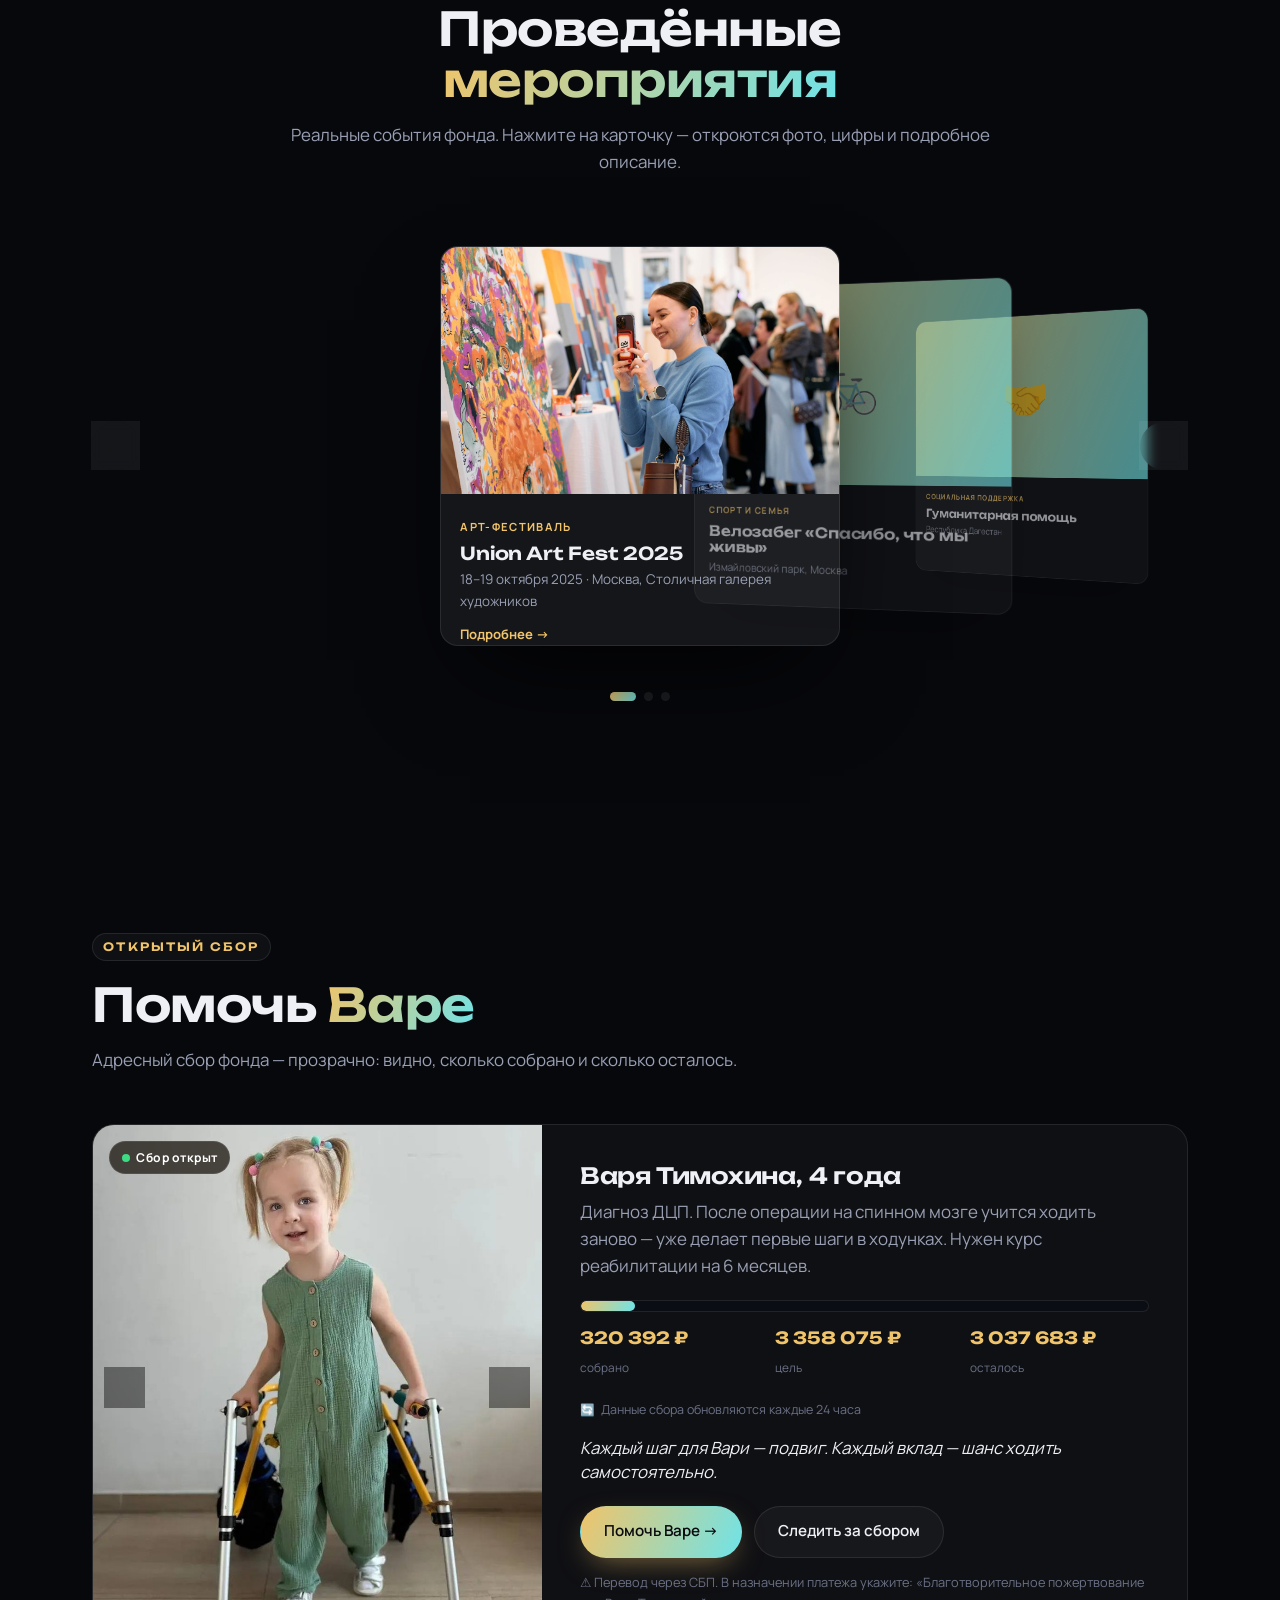
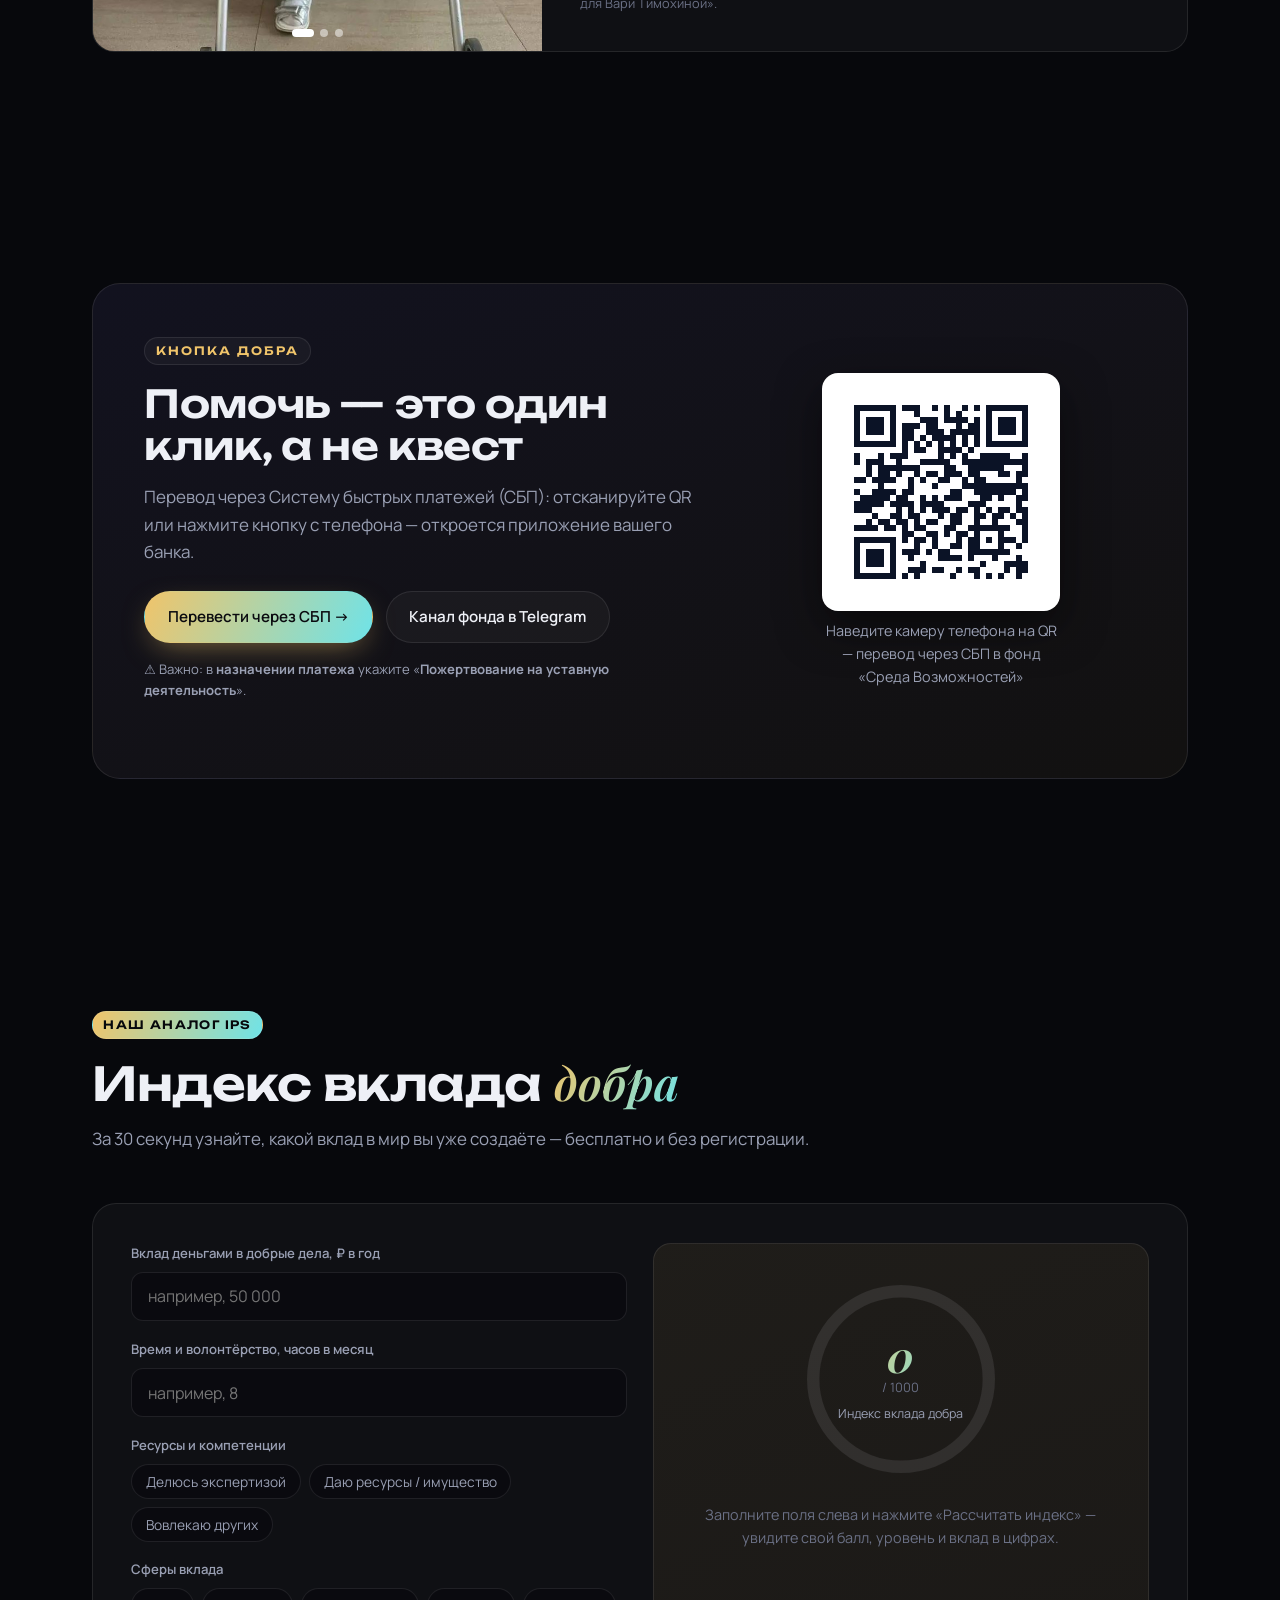
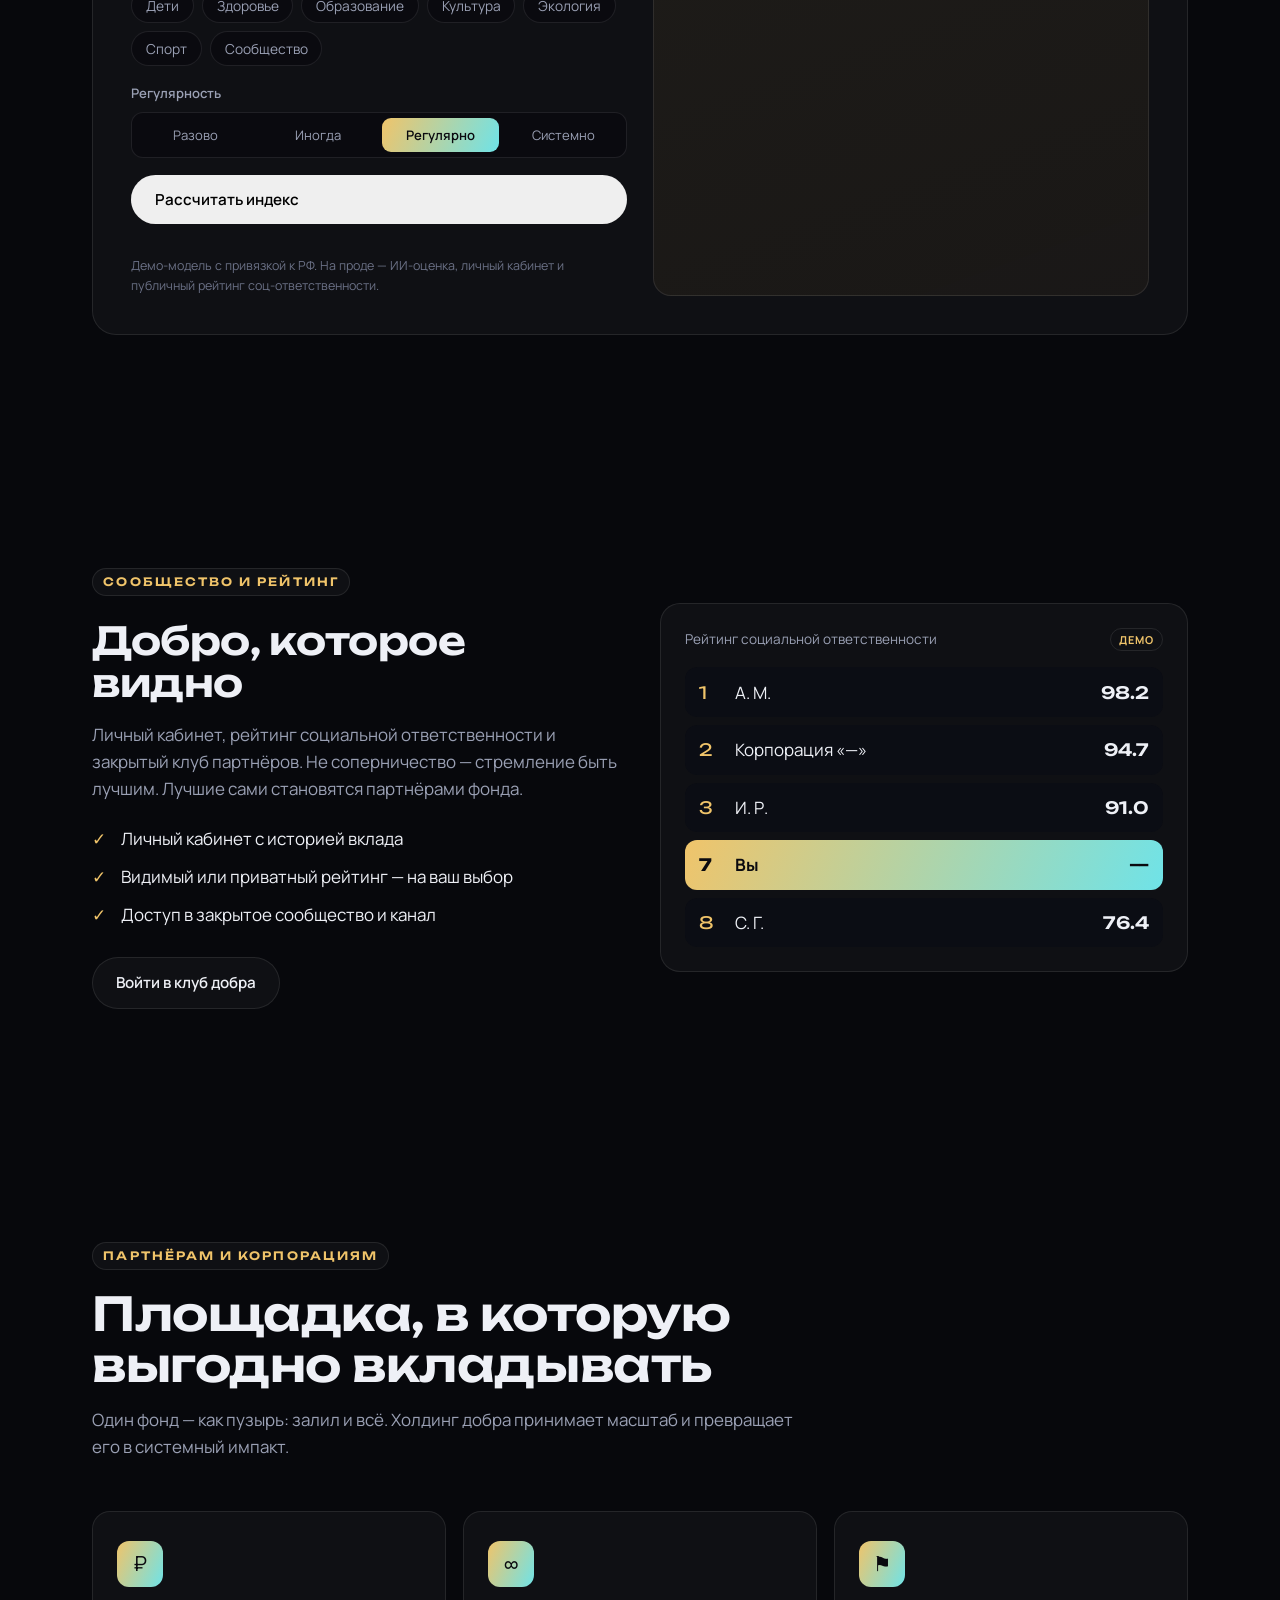
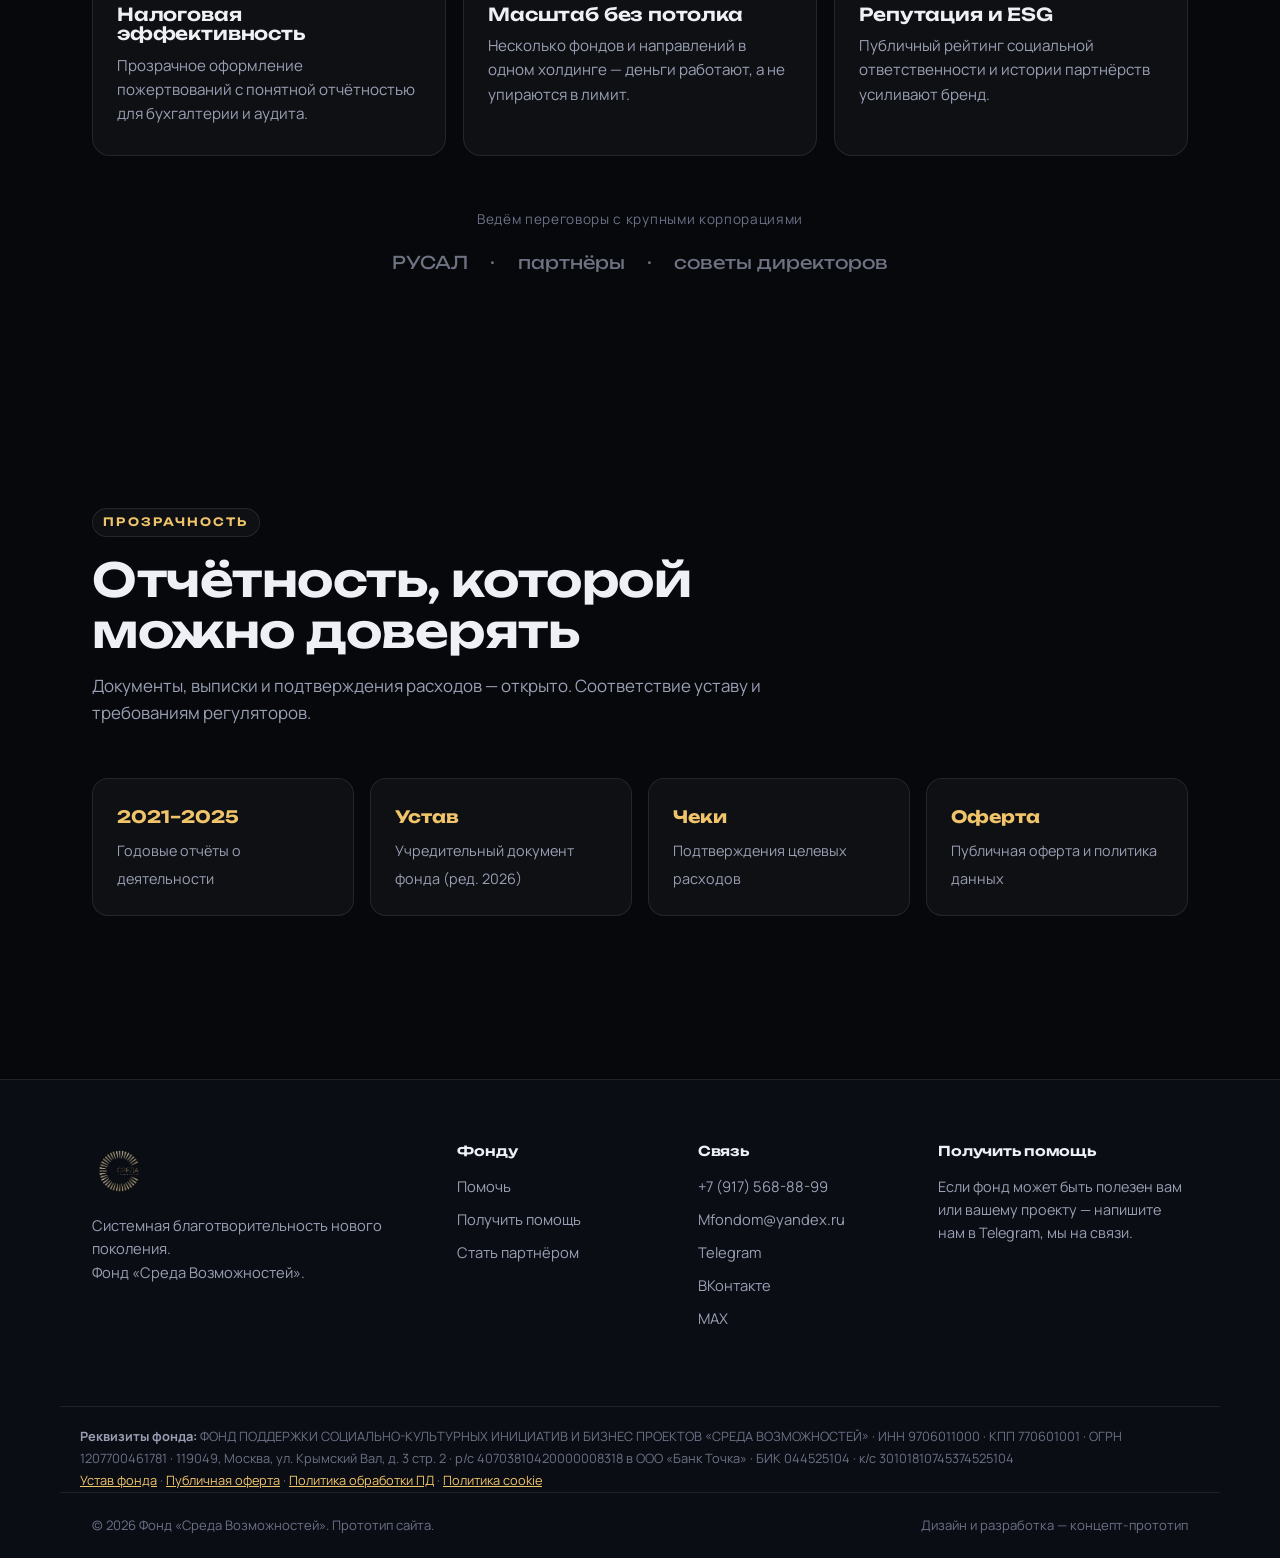
==== commit f1ae0065: "feat: Устав фонда (ред. 2026) на скачивание — в подвале обеих версий, на юр-страницах и в блоке «Про" ====
--- a/index.html
+++ b/index.html
@@ -332,9 +332,9 @@
   </div>
   <div class="docs">
     <a href="#" class="doc reveal"><b>2021–2025</b><span>Годовые отчёты о деятельности</span></a>
-    <a href="#" class="doc reveal"><b>ЕГРЮЛ</b><span>Выписка и учредительные документы</span></a>
+    <a href="docs/ustav-fonda.pdf" target="_blank" rel="noopener" class="doc reveal"><b>Устав</b><span>Учредительный документ фонда (ред. 2026)</span></a>
     <a href="#" class="doc reveal"><b>Чеки</b><span>Подтверждения целевых расходов</span></a>
-    <a href="#" class="doc reveal"><b>Оферта</b><span>Публичная оферта и политика данных</span></a>
+    <a href="offer.html" class="doc reveal"><b>Оферта</b><span>Публичная оферта и политика данных</span></a>
   </div>
 </section>
 
@@ -364,7 +364,7 @@
       <p class="footer__help">Если фонд может быть полезен вам или вашему проекту — напишите нам в Telegram, мы на связи.</p>
     </div>
   </div>
-  <div class="footer__req"><b>Реквизиты фонда:</b> ФОНД ПОДДЕРЖКИ СОЦИАЛЬНО-КУЛЬТУРНЫХ ИНИЦИАТИВ И БИЗНЕС ПРОЕКТОВ «СРЕДА ВОЗМОЖНОСТЕЙ» · ИНН 9706011000 · КПП 770601001 · ОГРН 1207700461781 · 119049, Москва, ул. Крымский Вал, д. 3 стр. 2 · р/с 40703810420000008318 в ООО «Банк Точка» · БИК 044525104 · к/с 30101810745374525104<br><a href="offer.html">Публичная оферта</a> · <a href="policy.html">Политика обработки ПД</a> · <a href="cookie.html">Политика cookie</a></div>
+  <div class="footer__req"><b>Реквизиты фонда:</b> ФОНД ПОДДЕРЖКИ СОЦИАЛЬНО-КУЛЬТУРНЫХ ИНИЦИАТИВ И БИЗНЕС ПРОЕКТОВ «СРЕДА ВОЗМОЖНОСТЕЙ» · ИНН 9706011000 · КПП 770601001 · ОГРН 1207700461781 · 119049, Москва, ул. Крымский Вал, д. 3 стр. 2 · р/с 40703810420000008318 в ООО «Банк Точка» · БИК 044525104 · к/с 30101810745374525104<br><a href="docs/ustav-fonda.pdf" target="_blank" rel="noopener">Устав фонда</a> · <a href="offer.html">Публичная оферта</a> · <a href="policy.html">Политика обработки ПД</a> · <a href="cookie.html">Политика cookie</a></div>
   <div class="footer__bottom">
     <span>© 2026 Фонд «Среда Возможностей». Прототип сайта.</span>
     <span>Дизайн и разработка — концепт-прототип</span>
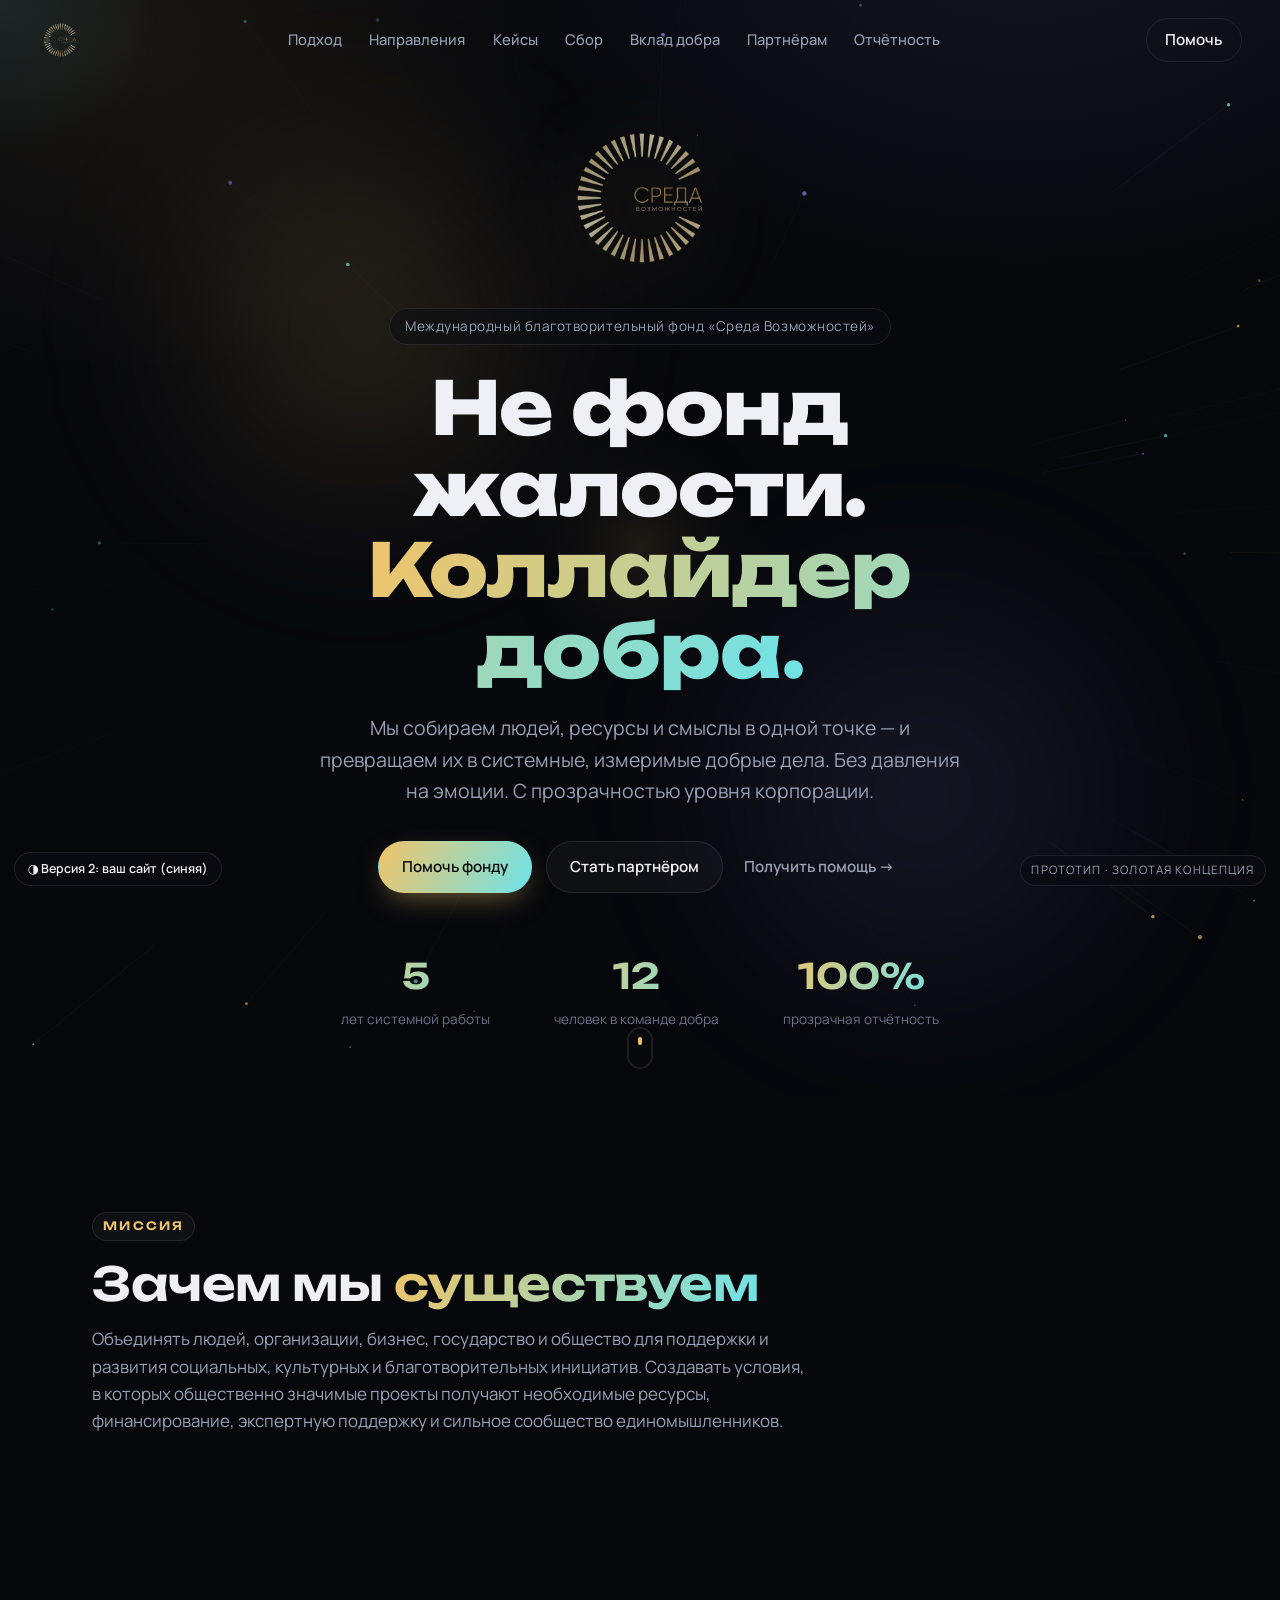
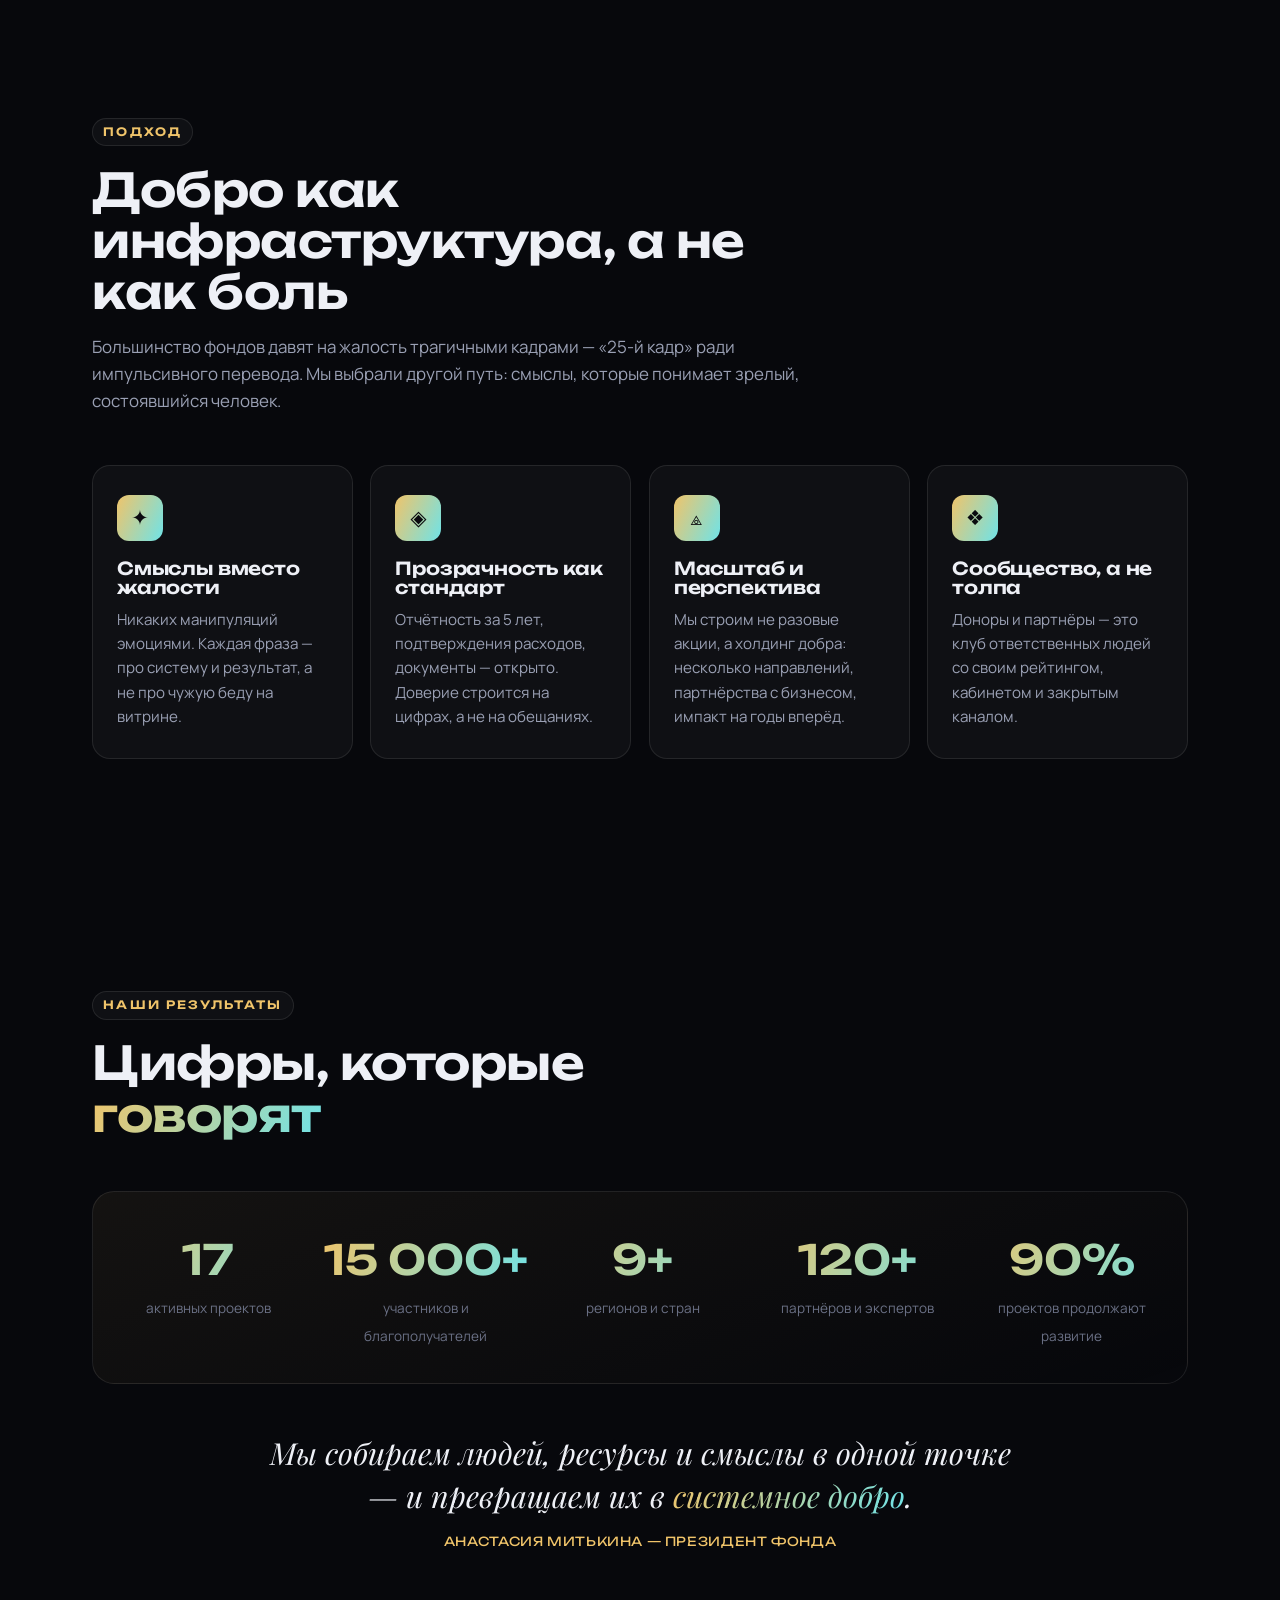
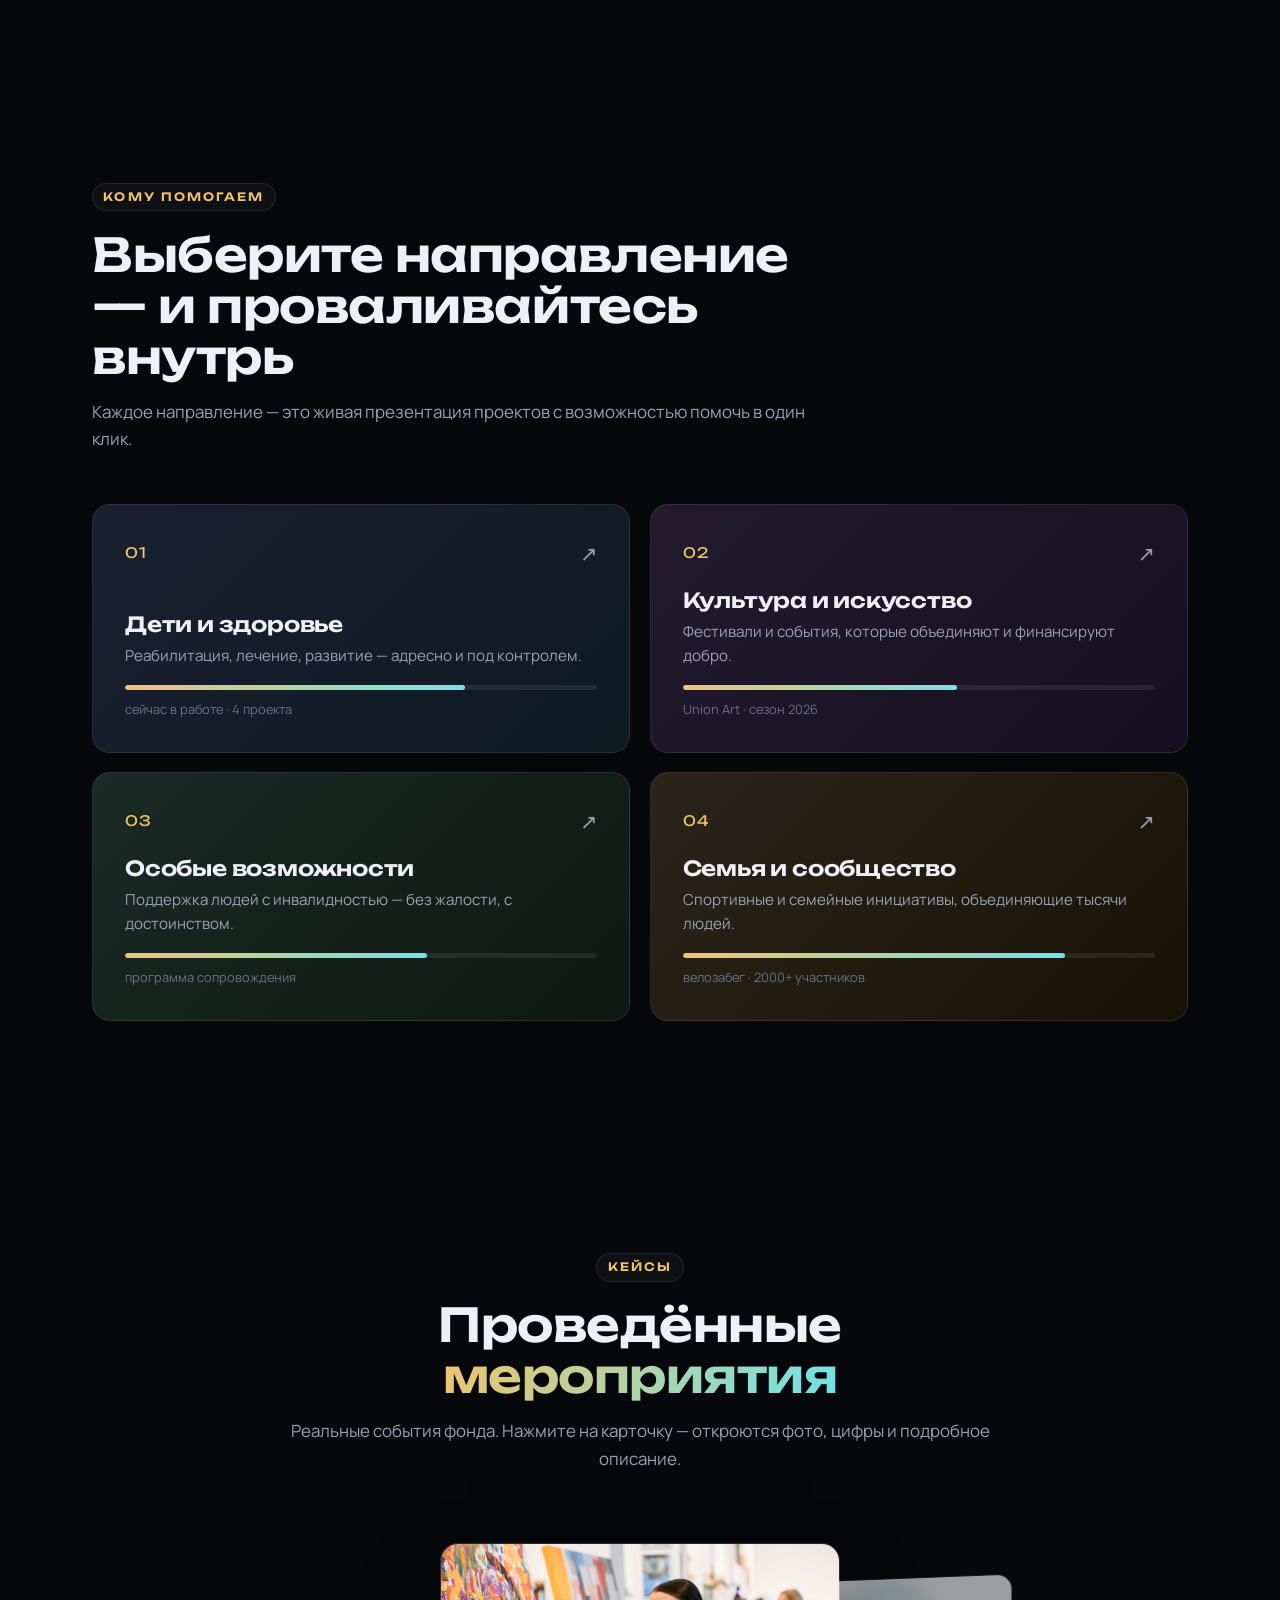
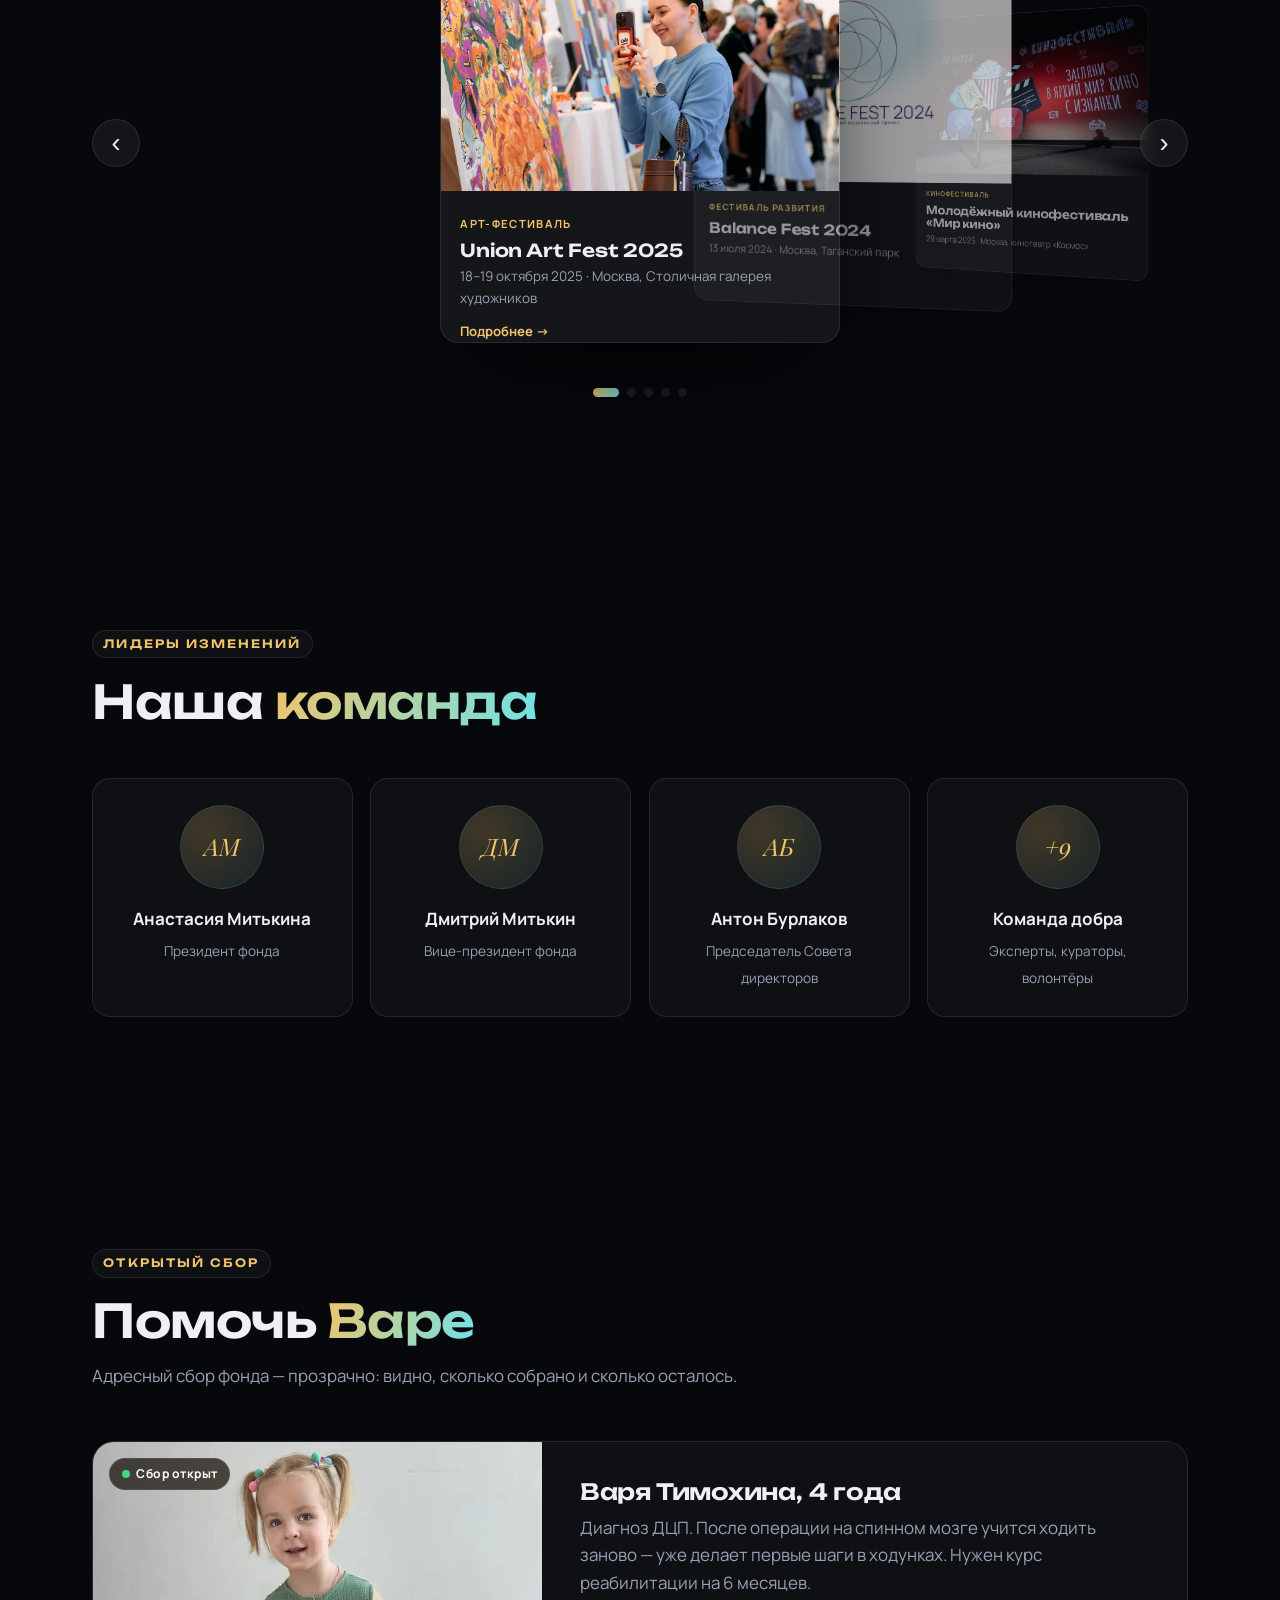
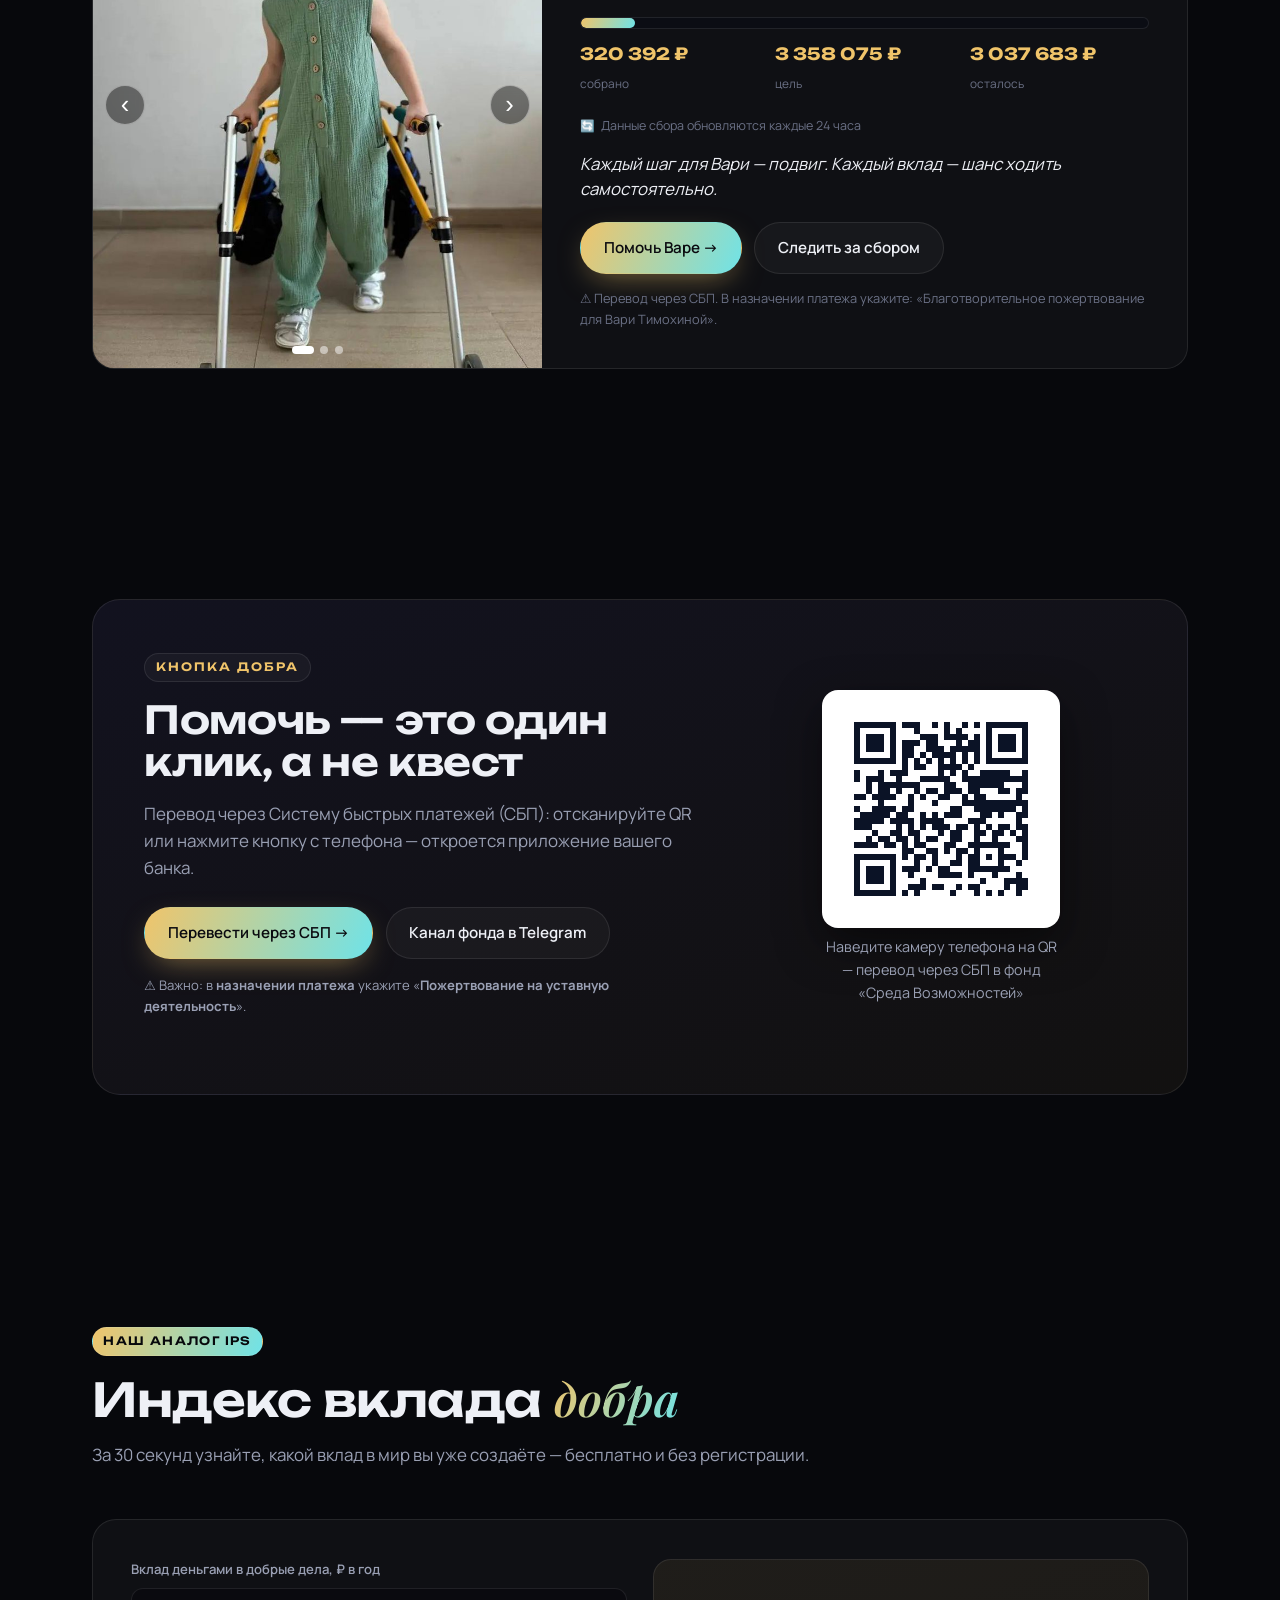
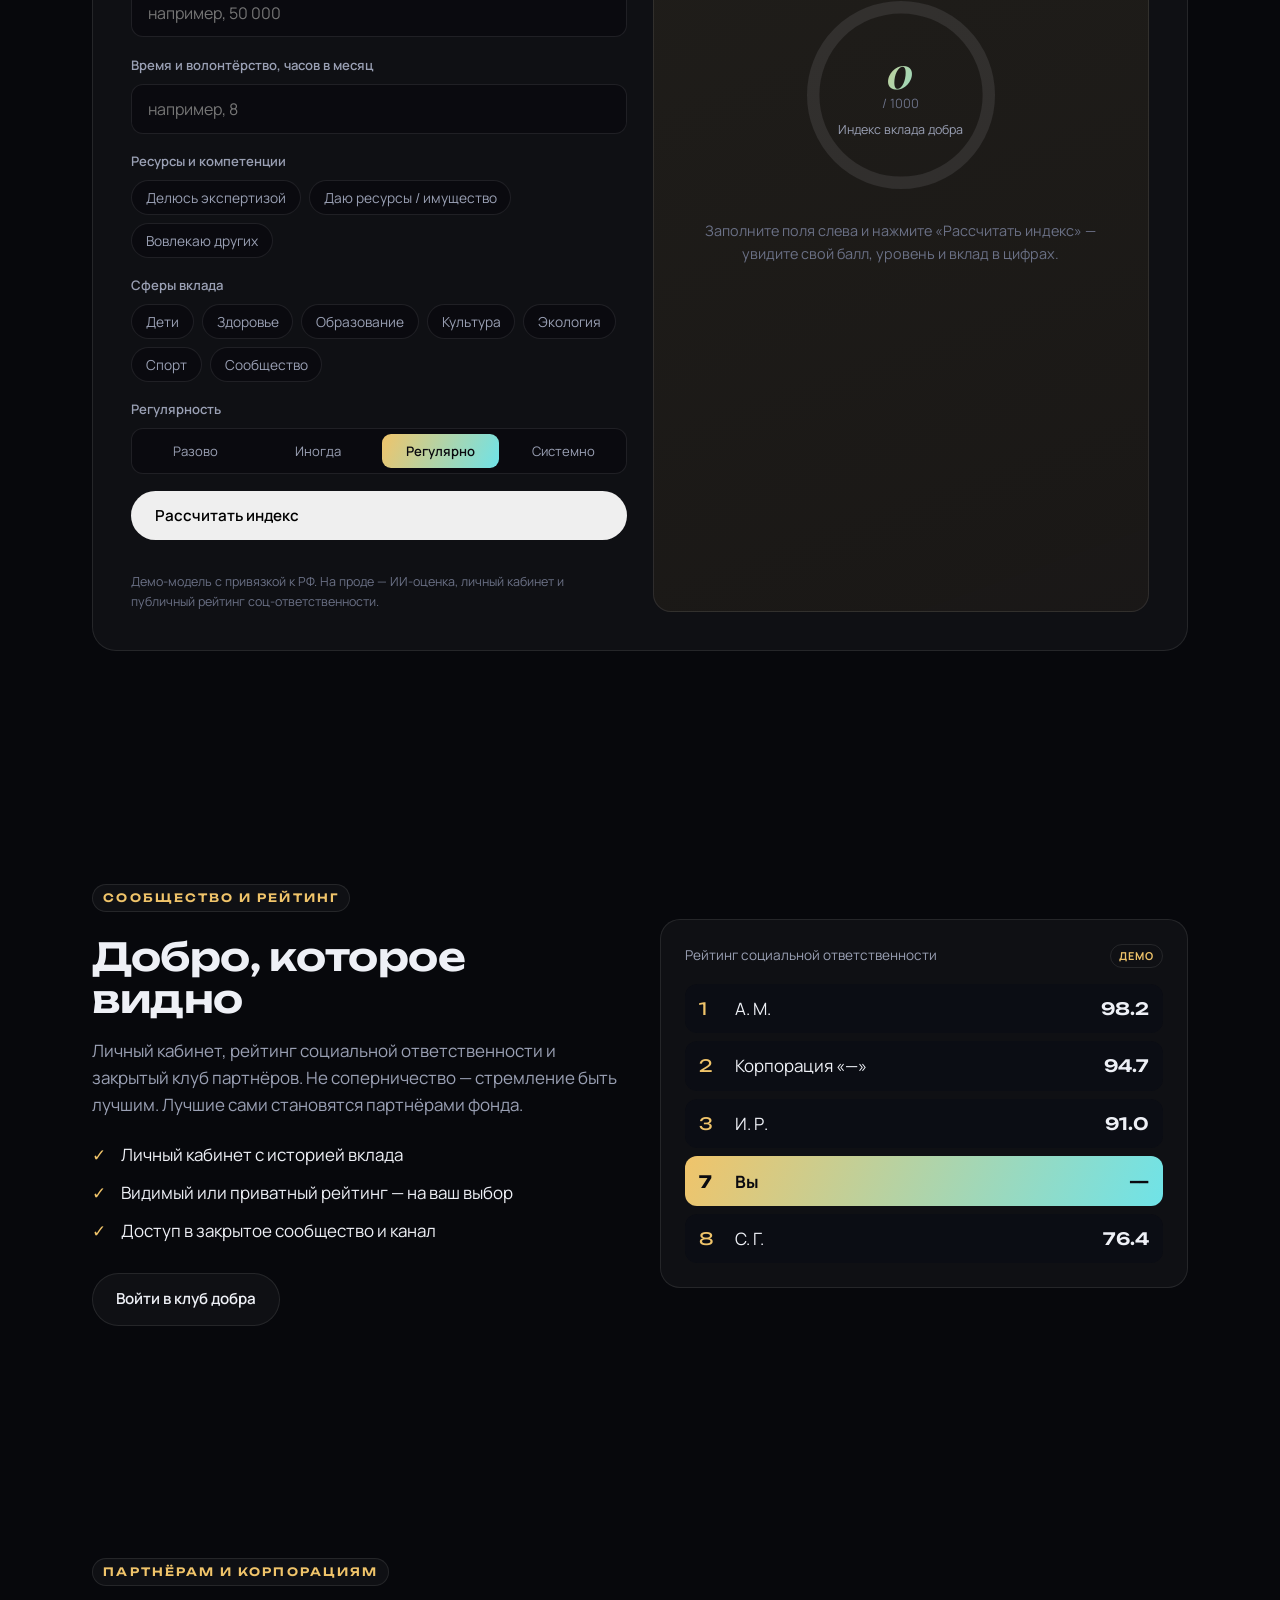
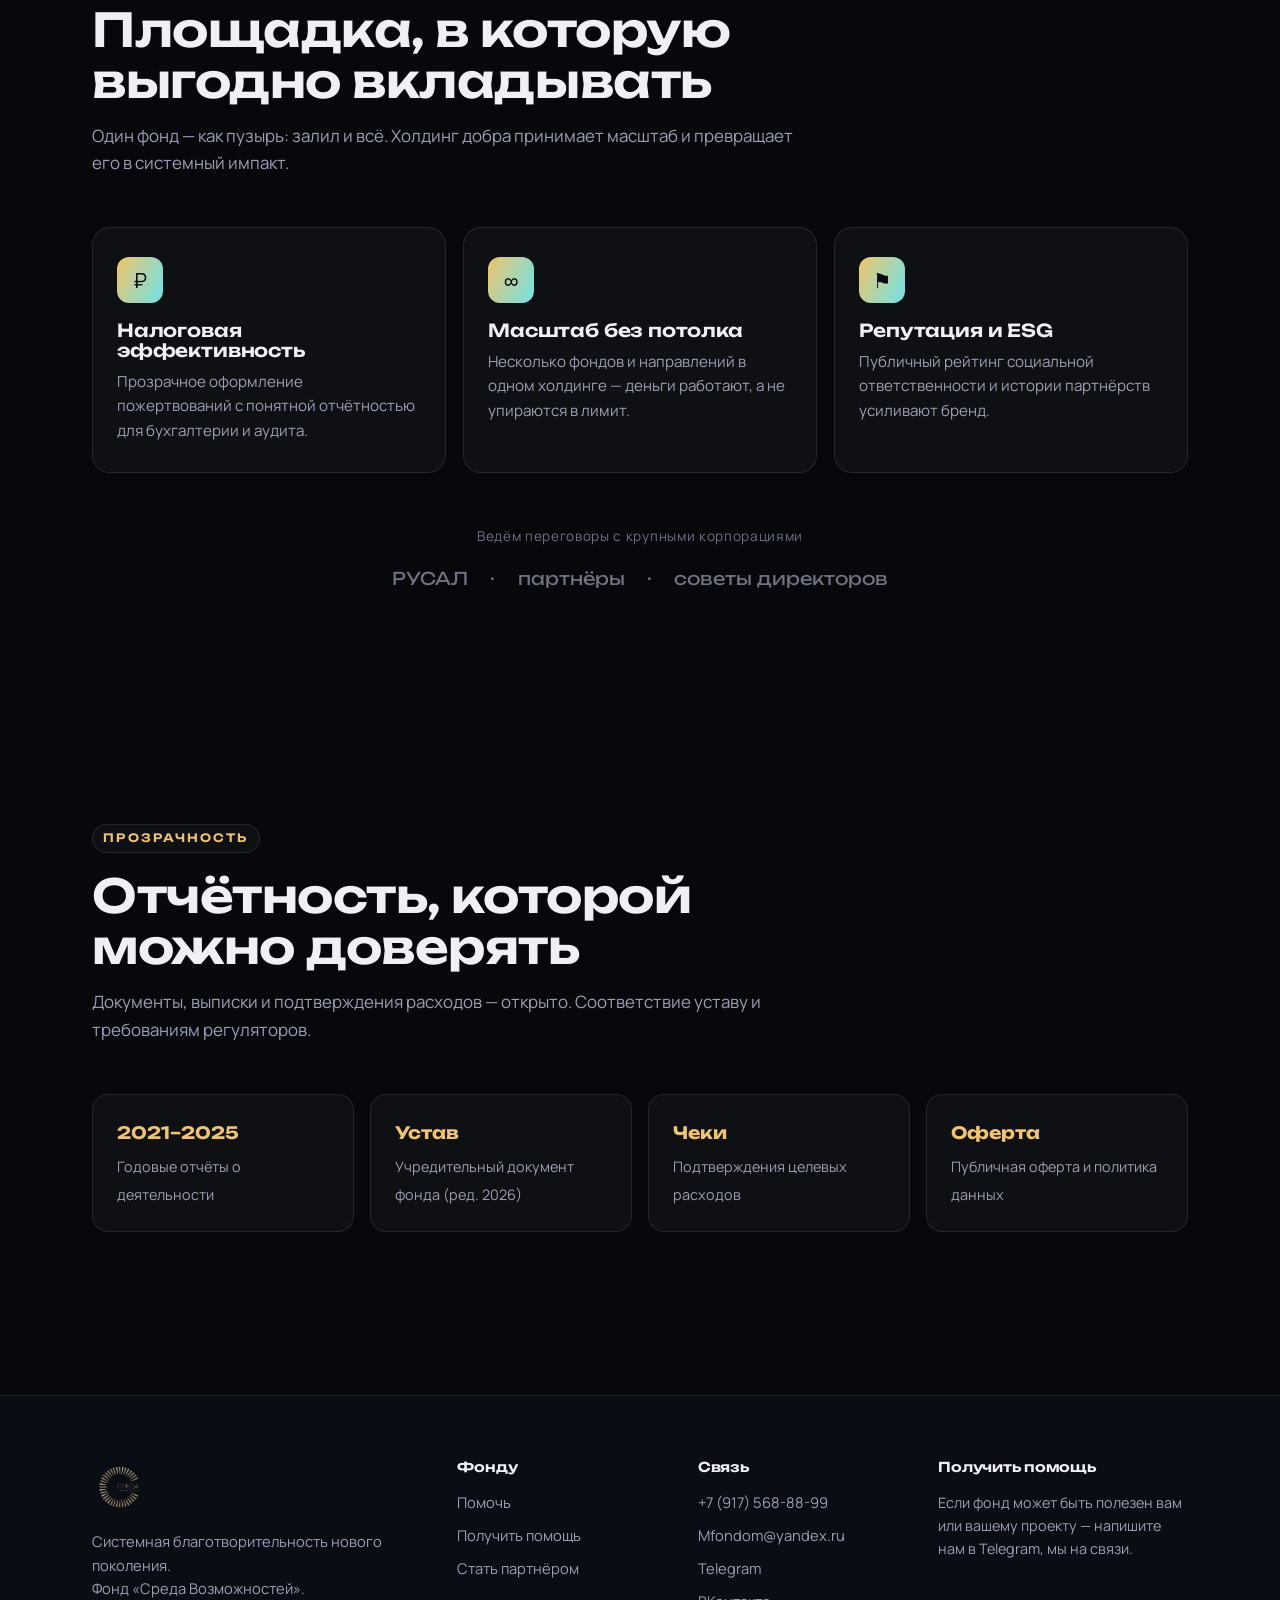
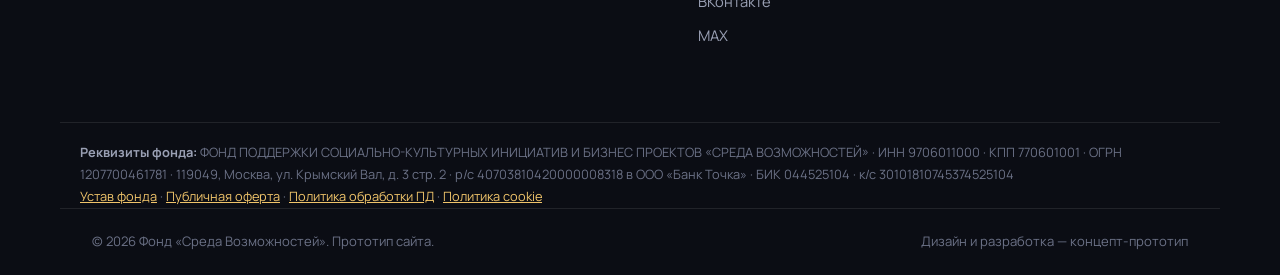
==== commit e1051d15: "feat: два новых кейса (Balance Fest 2024, Молодёжный кинофест «Мир кино») с фото; секции «Цифры»/«Ко" ====
--- a/index.html
+++ b/index.html
@@ -67,6 +67,15 @@
     </div>
   </div>
   <a href="#manifest" class="hero__scroll" aria-label="Вниз"><span></span></a>
+</section>
+
+<!-- МИССИЯ -->
+<section class="section" id="mission">
+  <div class="section__head reveal center">
+    <span class="eyebrow">Миссия</span>
+    <h2>Зачем мы <span class="grad">существуем</span></h2>
+    <p class="section__sub">Объединять людей, организации, бизнес, государство и общество для поддержки и развития социальных, культурных и благотворительных инициатив. Создавать условия, в которых общественно значимые проекты получают необходимые ресурсы, финансирование, экспертную поддержку и сильное сообщество единомышленников.</p>
+  </div>
 </section>
 
 <!-- МАНИФЕСТ -->
@@ -101,6 +110,25 @@
       <p>Доноры и партнёры — это клуб ответственных людей со своим рейтингом, кабинетом и закрытым каналом.</p>
     </article>
   </div>
+</section>
+
+<!-- ЦИФРЫ -->
+<section class="section stats" id="numbers">
+  <div class="section__head reveal center">
+    <span class="eyebrow">Наши результаты</span>
+    <h2>Цифры, которые <span class="grad">говорят</span></h2>
+  </div>
+  <div class="stats__grid reveal">
+    <div class="stat"><b data-count="17">0</b><span>активных проектов</span></div>
+    <div class="stat"><b data-count="15000" data-suffix="+">0</b><span>участников и благополучателей</span></div>
+    <div class="stat"><b data-count="9" data-suffix="+">0</b><span>регионов и стран</span></div>
+    <div class="stat"><b data-count="120" data-suffix="+">0</b><span>партнёров и экспертов</span></div>
+    <div class="stat"><b data-count="90" data-suffix="%">0</b><span>проектов продолжают развитие</span></div>
+  </div>
+  <blockquote class="quote reveal">
+    Мы собираем людей, ресурсы и смыслы в одной точке — и превращаем их в <span class="grad">системное добро</span>.
+    <cite>Анастасия Митькина — президент фонда</cite>
+  </blockquote>
 </section>
 
 <!-- НАПРАВЛЕНИЯ -->
@@ -157,6 +185,17 @@
   <div class="cf-dots" id="cfDots"></div>
 </section>
 
+<!-- КОМАНДА -->
+<section class="section team" id="team">
+  <div class="section__head reveal center"><span class="eyebrow">Лидеры изменений</span><h2>Наша <span class="grad">команда</span></h2></div>
+  <div class="team__grid reveal">
+    <figure class="member"><div class="member__ph">АМ</div><b>Анастасия Митькина</b><span>Президент фонда</span></figure>
+    <figure class="member"><div class="member__ph">ДМ</div><b>Дмитрий Митькин</b><span>Вице-президент фонда</span></figure>
+    <figure class="member"><div class="member__ph">АБ</div><b>Антон Бурлаков</b><span>Председатель Совета директоров</span></figure>
+    <figure class="member"><div class="member__ph">+9</div><b>Команда добра</b><span>Эксперты, кураторы, волонтёры</span></figure>
+  </div>
+</section>
+
 <!-- ОТКРЫТЫЙ СБОР -->
 <section class="section fund" id="sbor">
   <div class="section__head reveal center">
--- a/assets/css/style.css
+++ b/assets/css/style.css
@@ -94,6 +94,20 @@
 .stat b{display:block;font-family:"Unbounded";font-size:2.2rem;font-weight:600;
   background:var(--grad);-webkit-background-clip:text;background-clip:text;color:transparent}
 .stat span{font-size:.85rem;color:var(--dim)}
+/* ---- блок цифр + команда (симметрия с синей версией) ---- */
+.stats__grid{display:grid;grid-template-columns:repeat(5,1fr);gap:1rem;text-align:center;background:linear-gradient(160deg,rgba(240,196,106,.06),transparent);border:1px solid var(--border);border-radius:22px;padding:2.2rem 1rem;margin-top:1rem}
+.stats__grid .stat b{font-size:clamp(1.8rem,3.4vw,2.6rem)}
+.quote{text-align:center;max-width:760px;margin:3rem auto 0;font-size:clamp(1.3rem,2.6vw,1.9rem);font-family:"Playfair Display",serif;font-style:italic;line-height:1.4;color:var(--text)}
+.quote cite{display:block;margin-top:1rem;font-family:"Unbounded";font-style:normal;font-size:.78rem;letter-spacing:.05em;color:var(--gold);text-transform:uppercase}
+.team__grid{display:grid;grid-template-columns:repeat(4,1fr);gap:1.1rem}
+.member{background:var(--surface);border:1px solid var(--border);border-radius:18px;padding:1.6rem;text-align:center;transition:.3s}
+.member:hover{transform:translateY(-5px);border-color:var(--gold)}
+.member__ph{width:84px;height:84px;border-radius:50%;margin:0 auto 1rem;display:grid;place-items:center;overflow:hidden;font-family:"Playfair Display",serif;font-style:italic;font-size:1.5rem;color:var(--gold);background:radial-gradient(circle at 30% 30%,rgba(240,196,106,.22),rgba(95,224,232,.10));border:1px solid var(--border)}
+.member__ph img{width:100%;height:100%;object-fit:cover}
+.member b{display:block;margin-bottom:.25rem}
+.member span{color:var(--muted);font-size:.85rem}
+@media(max-width:820px){.stats__grid{grid-template-columns:repeat(3,1fr);gap:1.4rem 1rem}.team__grid{grid-template-columns:repeat(2,1fr)}}
+@media(max-width:520px){.stats__grid{grid-template-columns:repeat(2,1fr)}.team__grid{grid-template-columns:1fr}}
 .hero__scroll{position:absolute;bottom:26px;left:50%;transform:translateX(-50%);width:26px;height:42px;
   border:2px solid var(--border);border-radius:14px;z-index:2}
 .hero__scroll span{position:absolute;top:8px;left:50%;width:4px;height:8px;background:var(--gold);border-radius:2px;
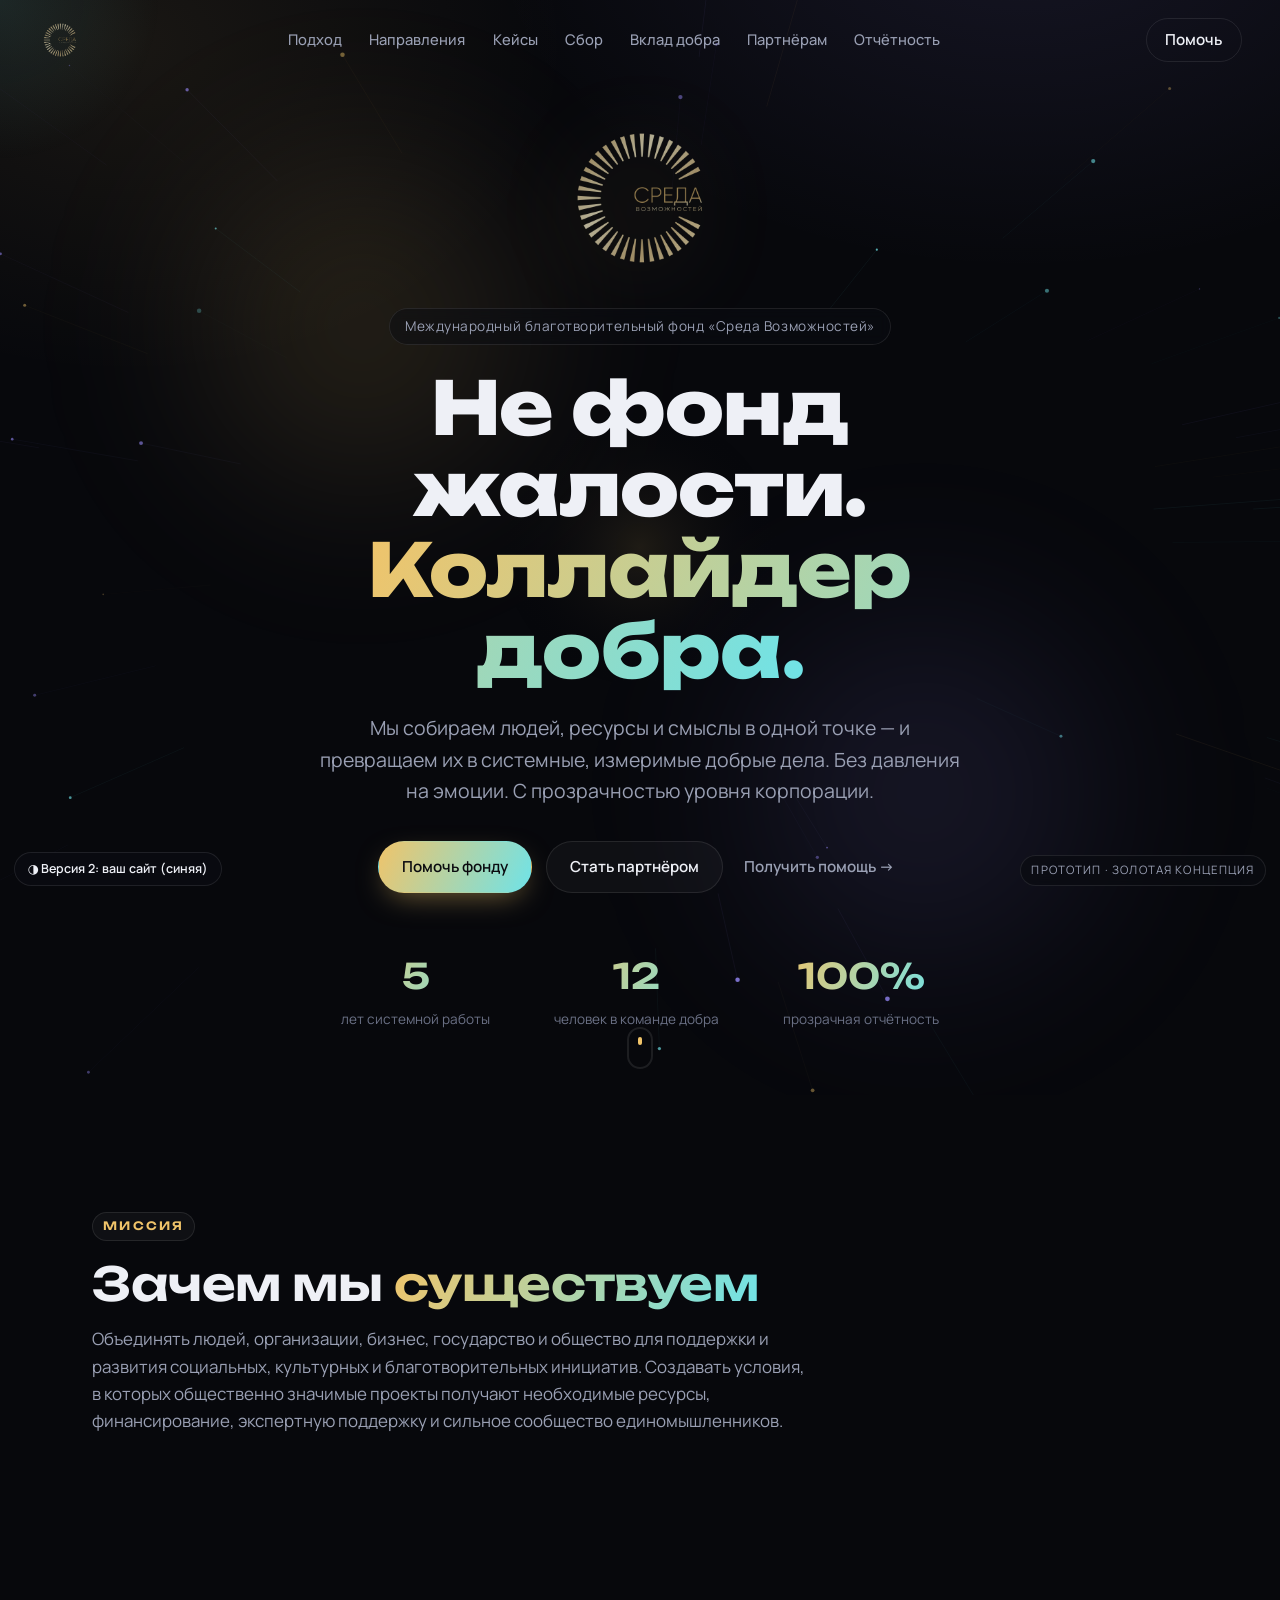
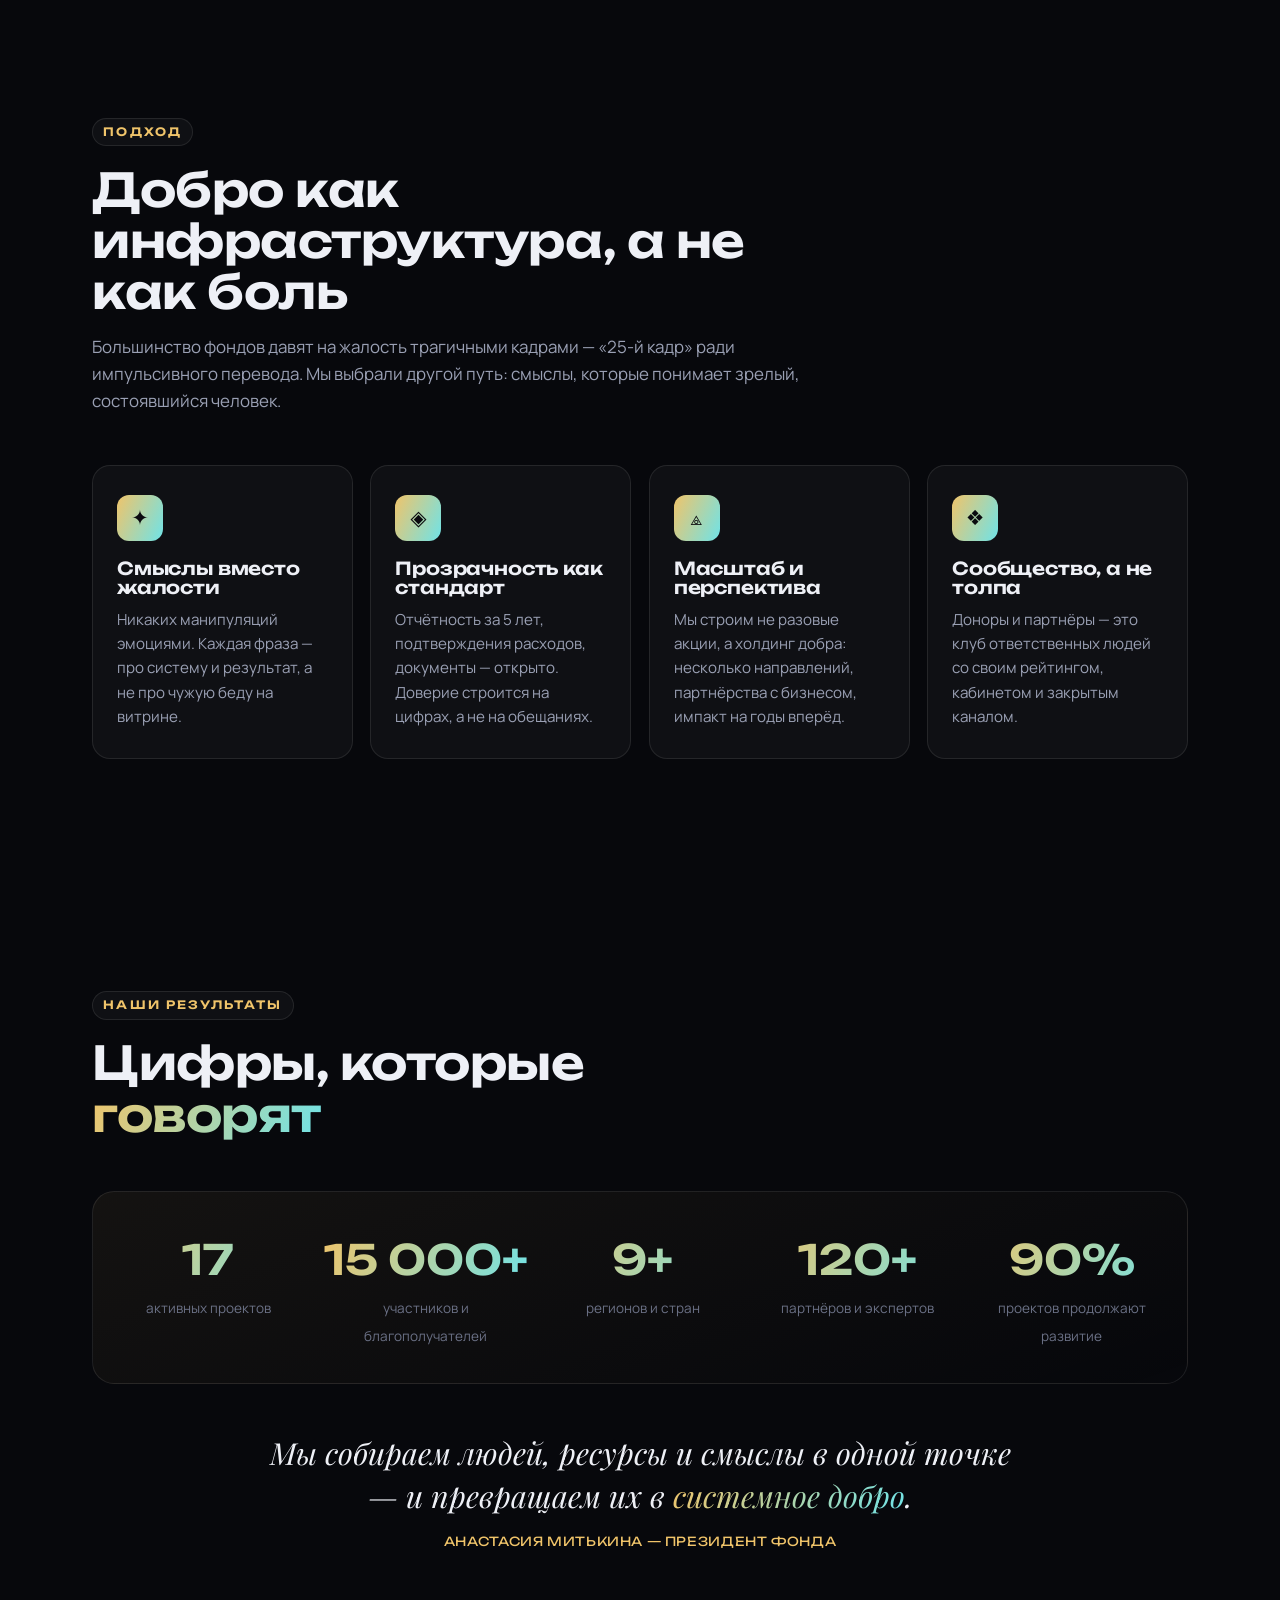
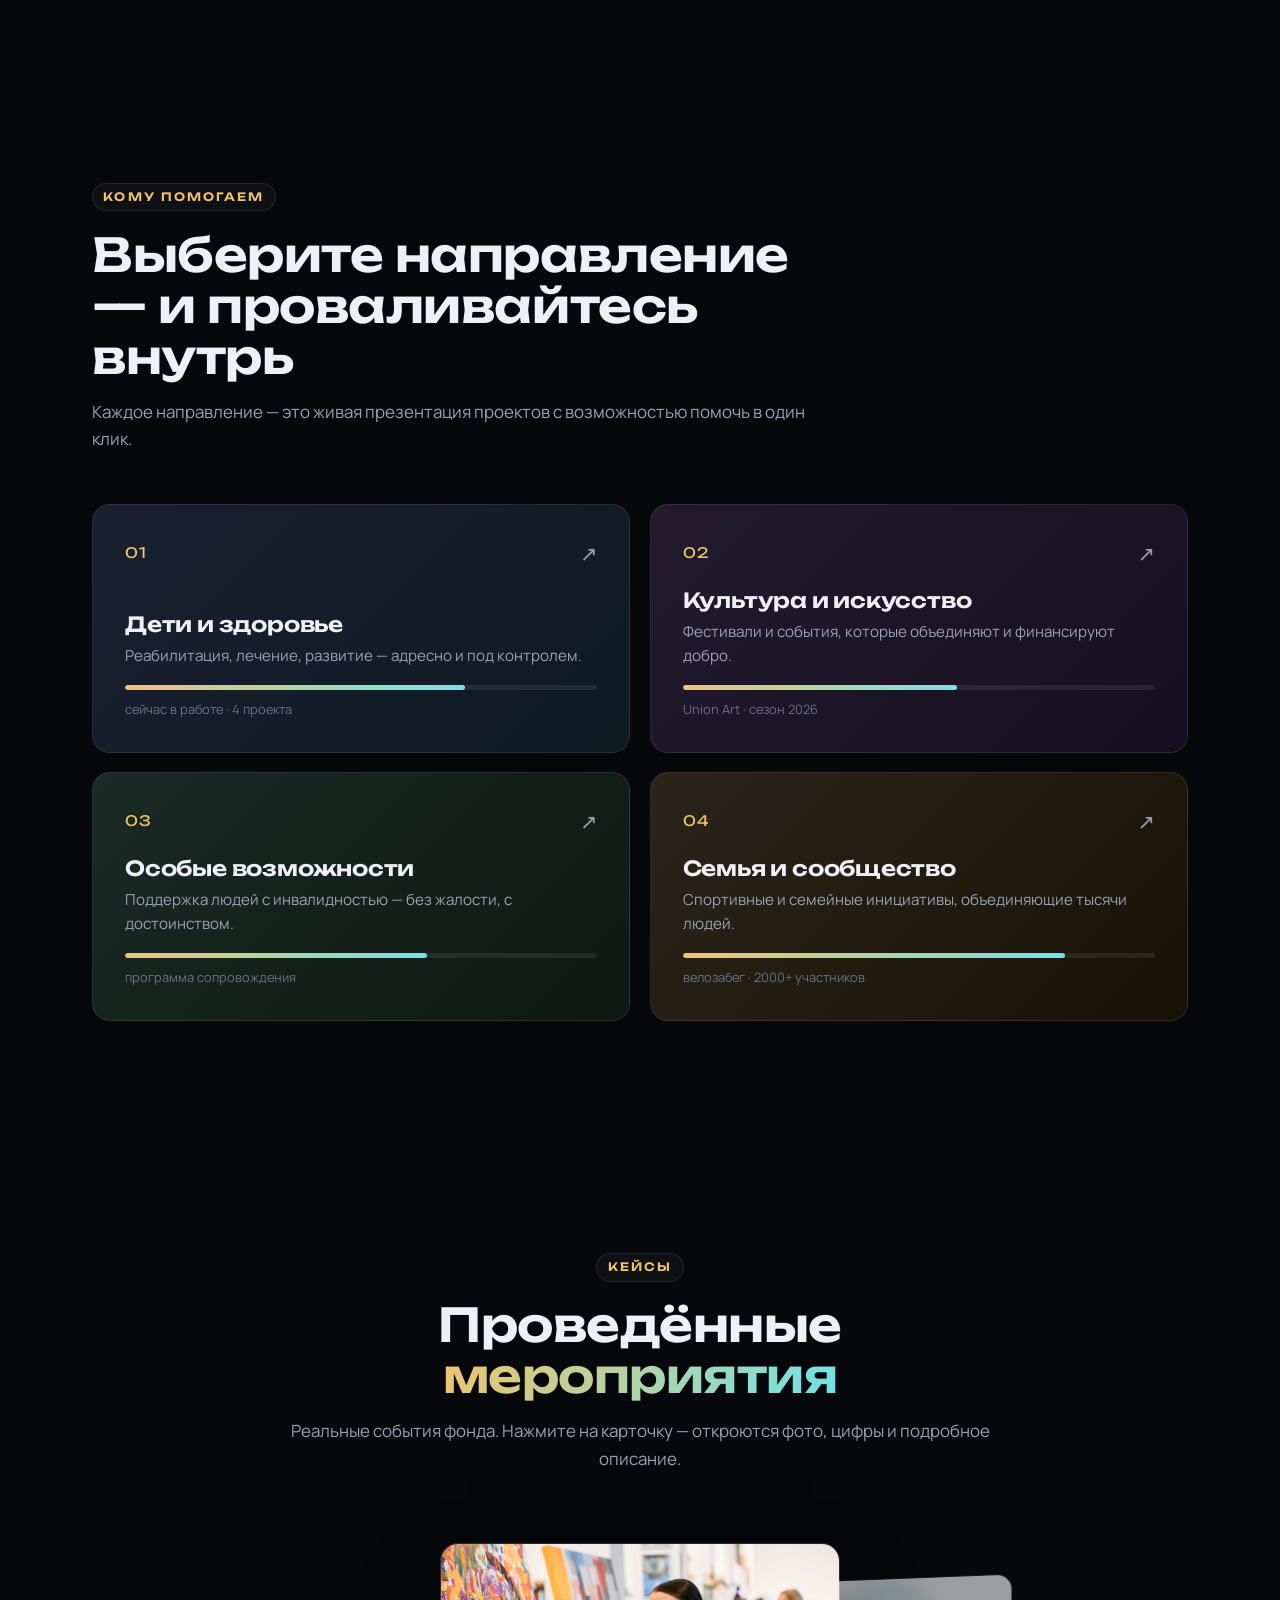
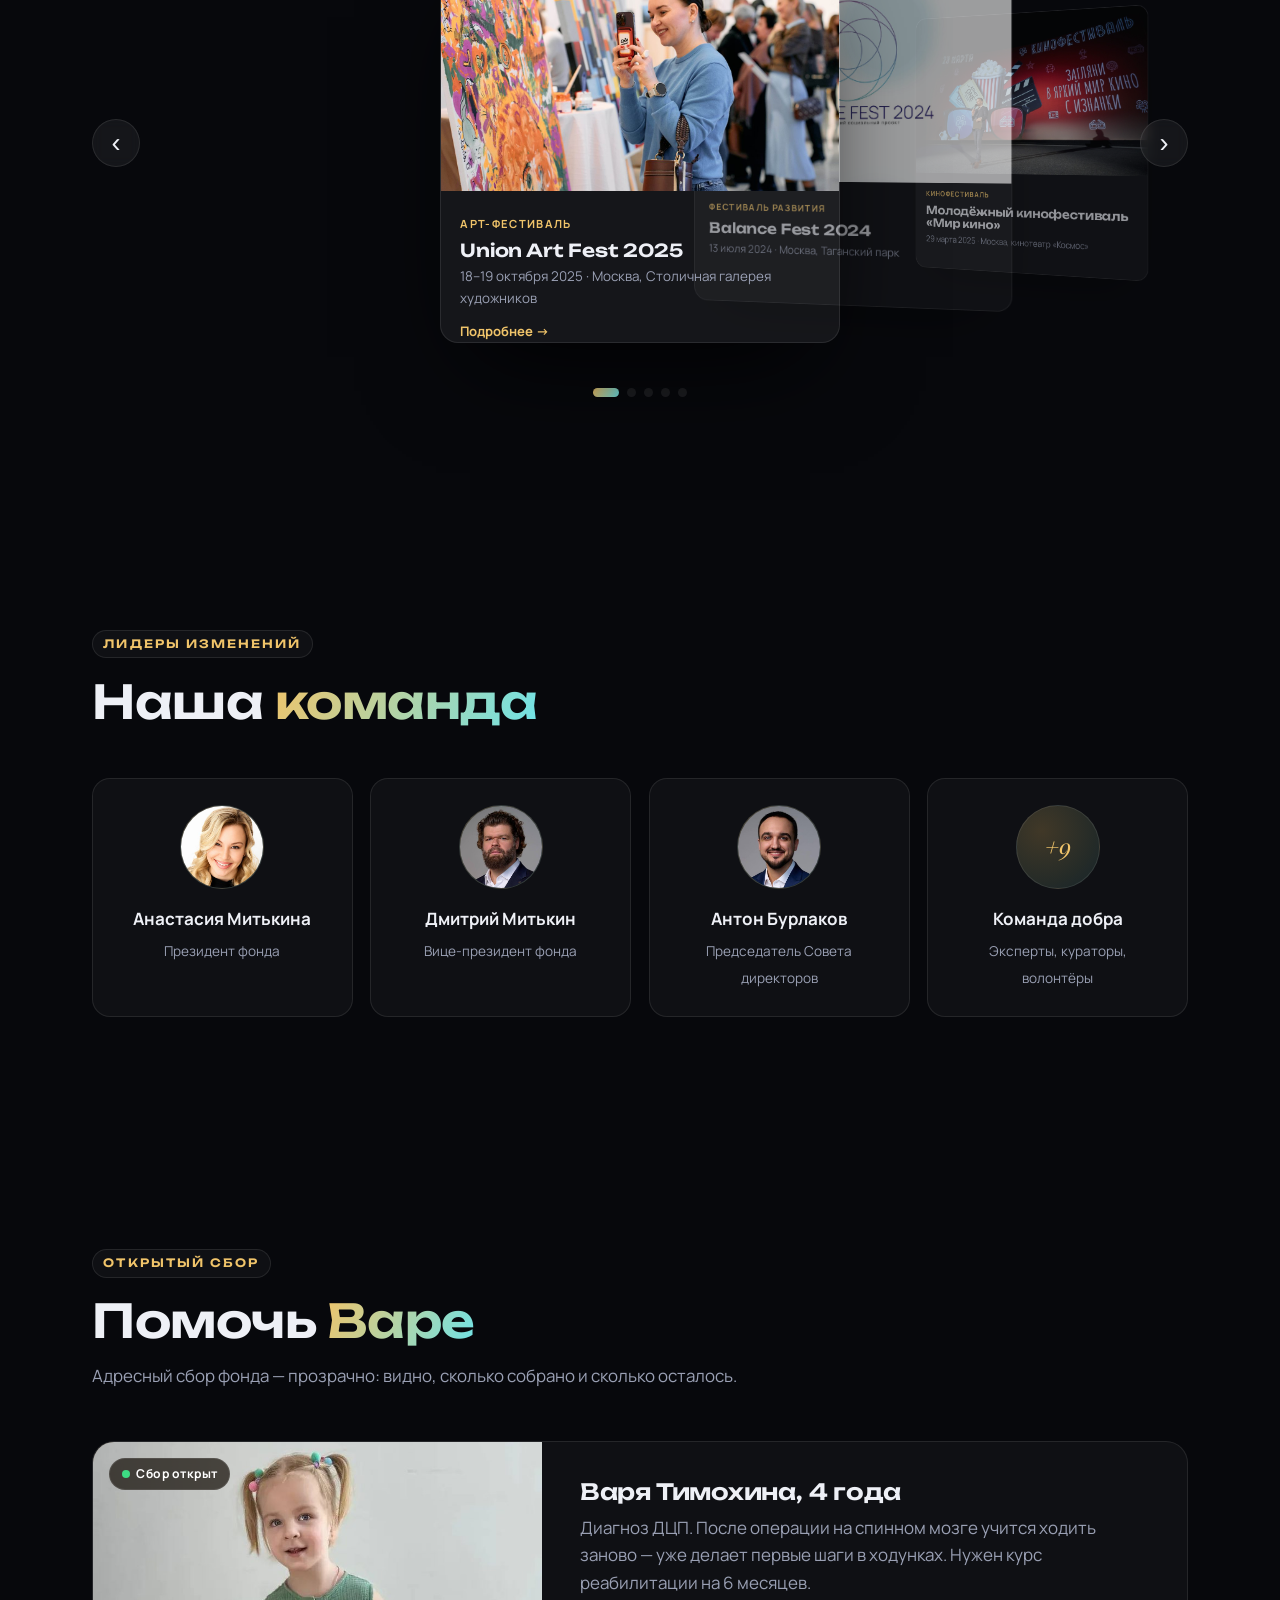
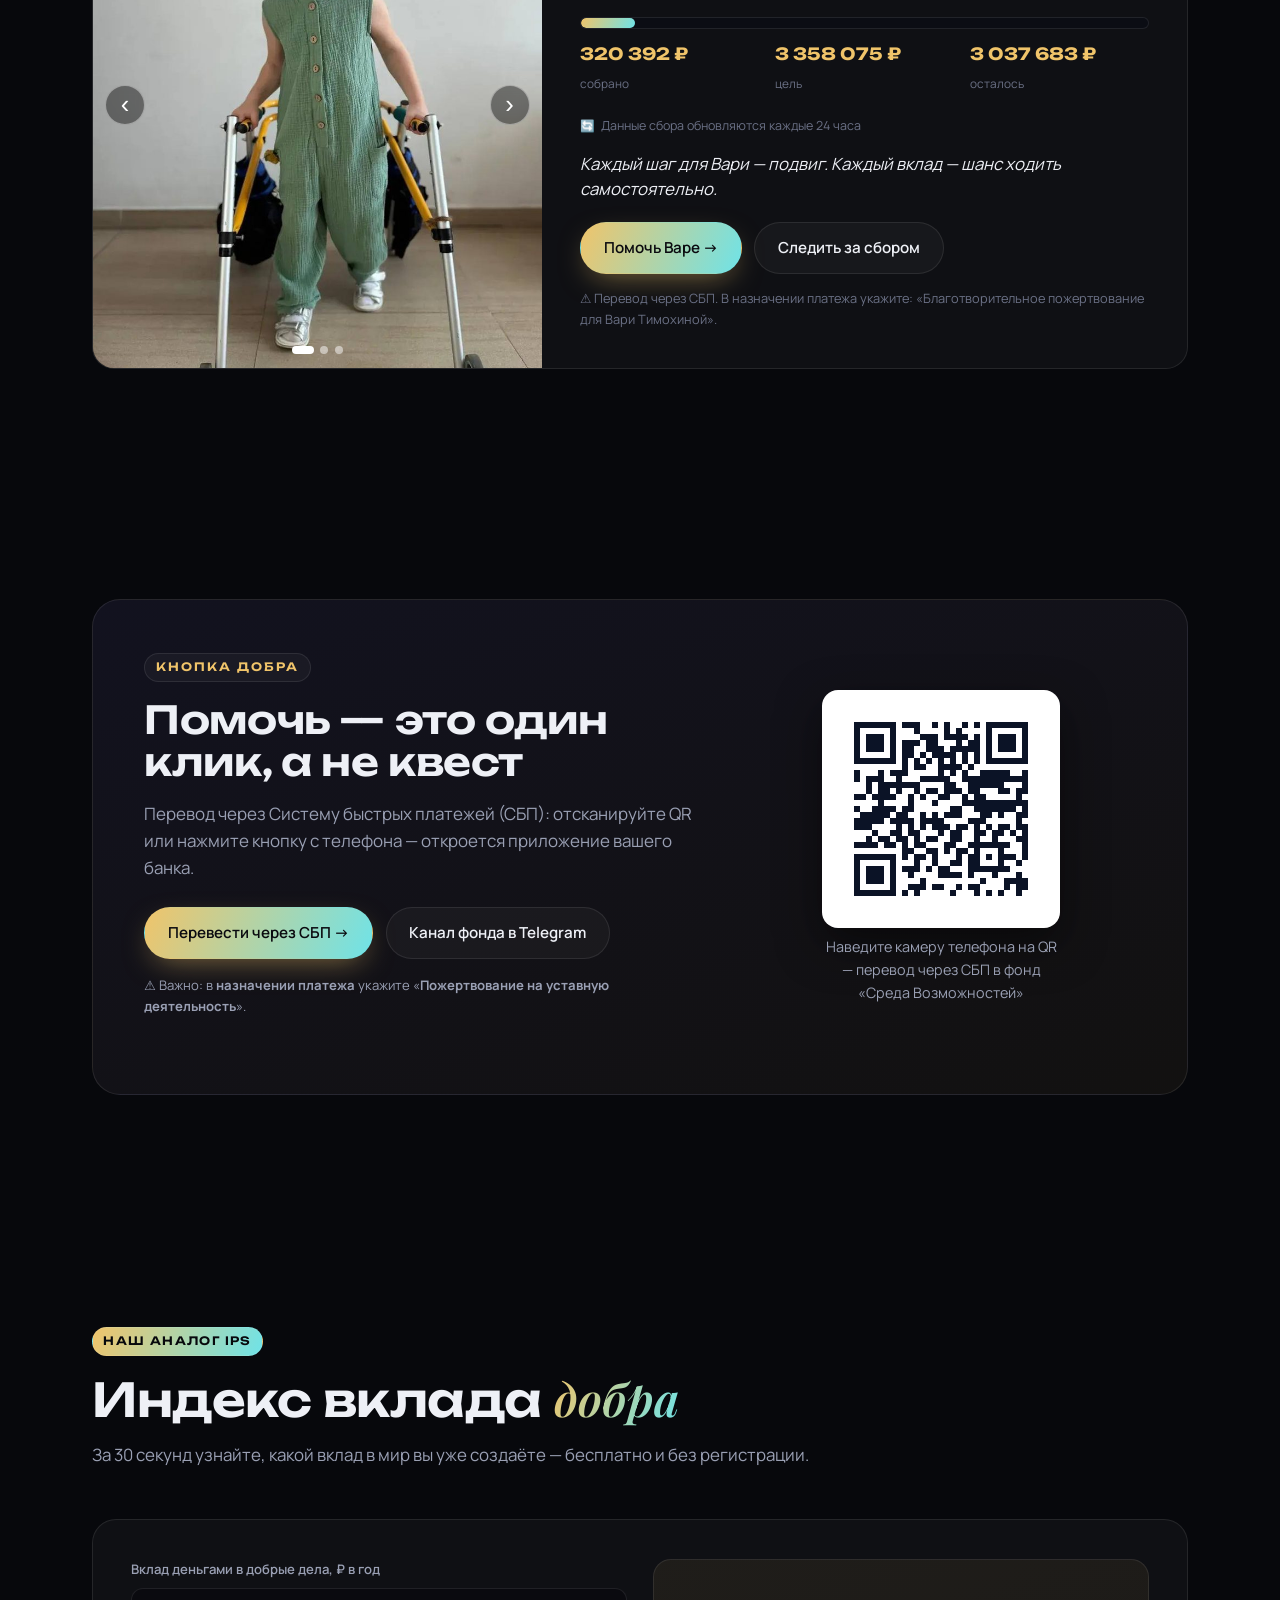
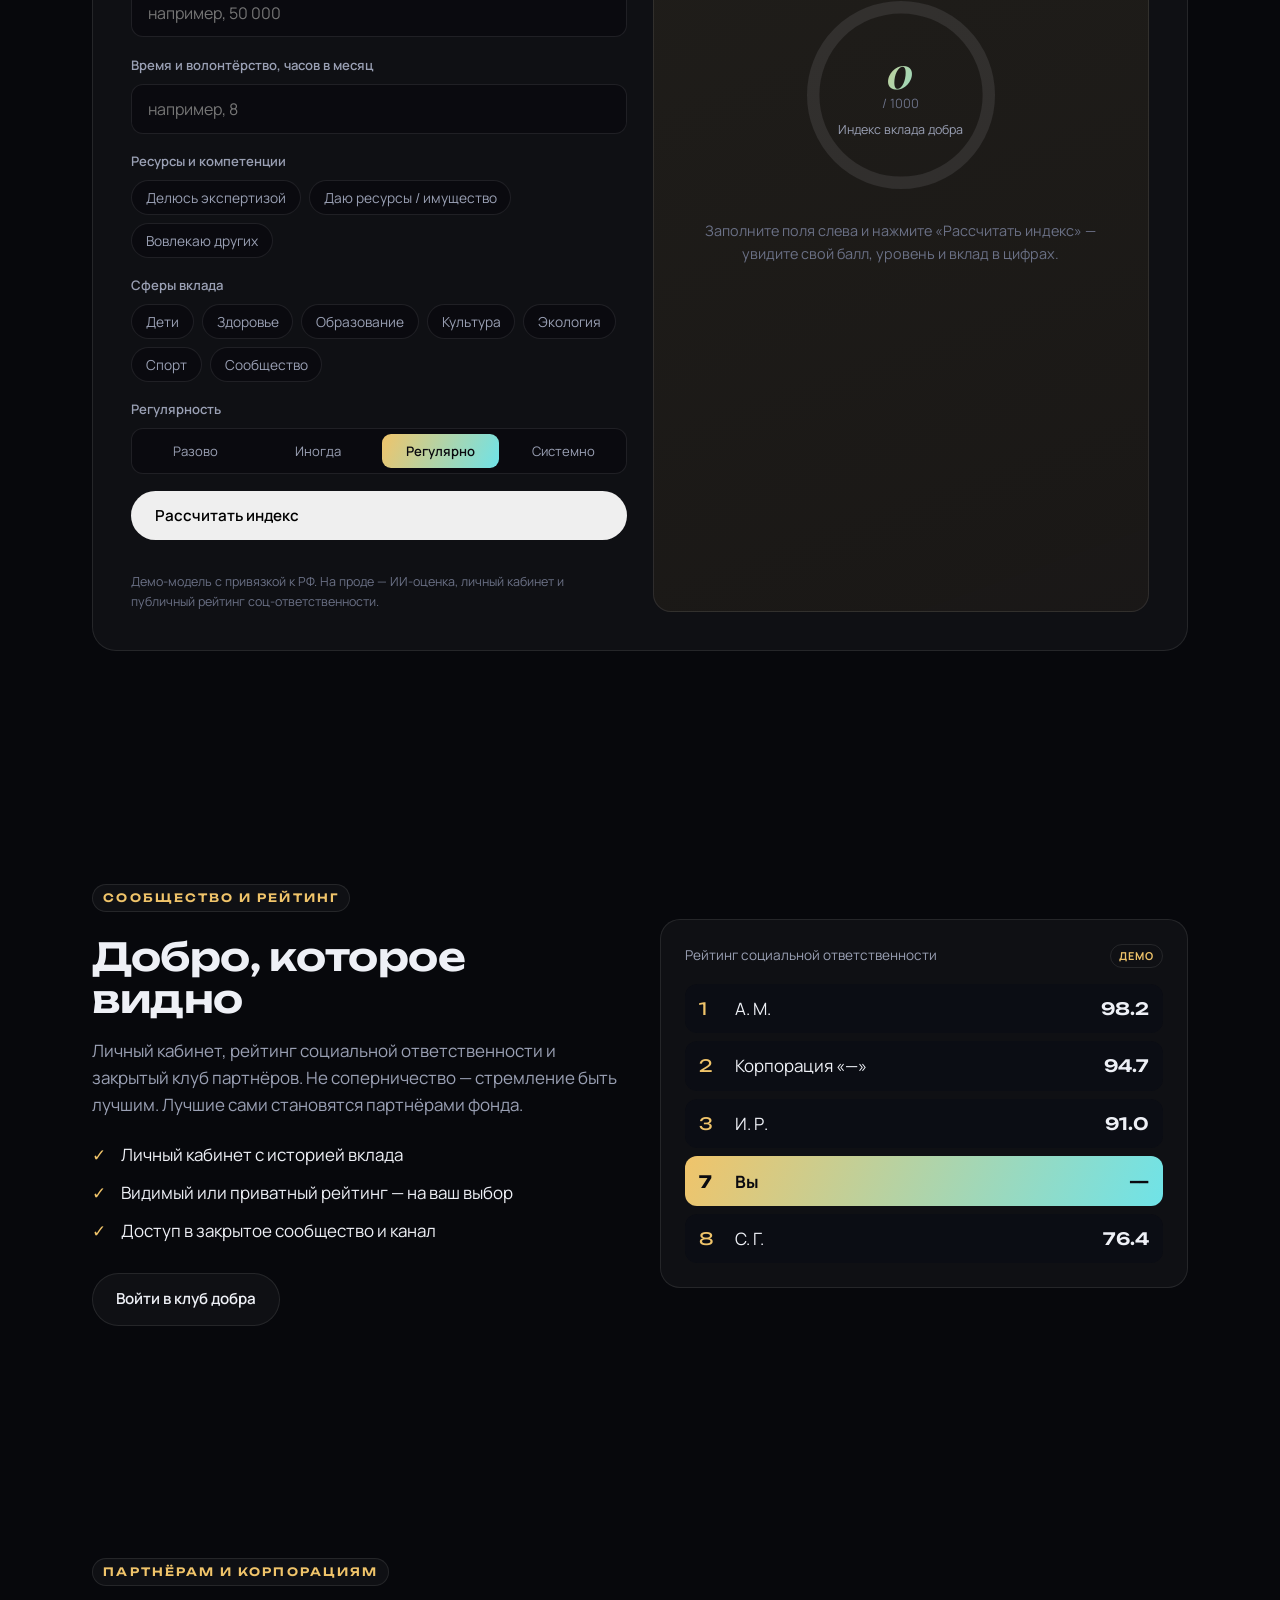
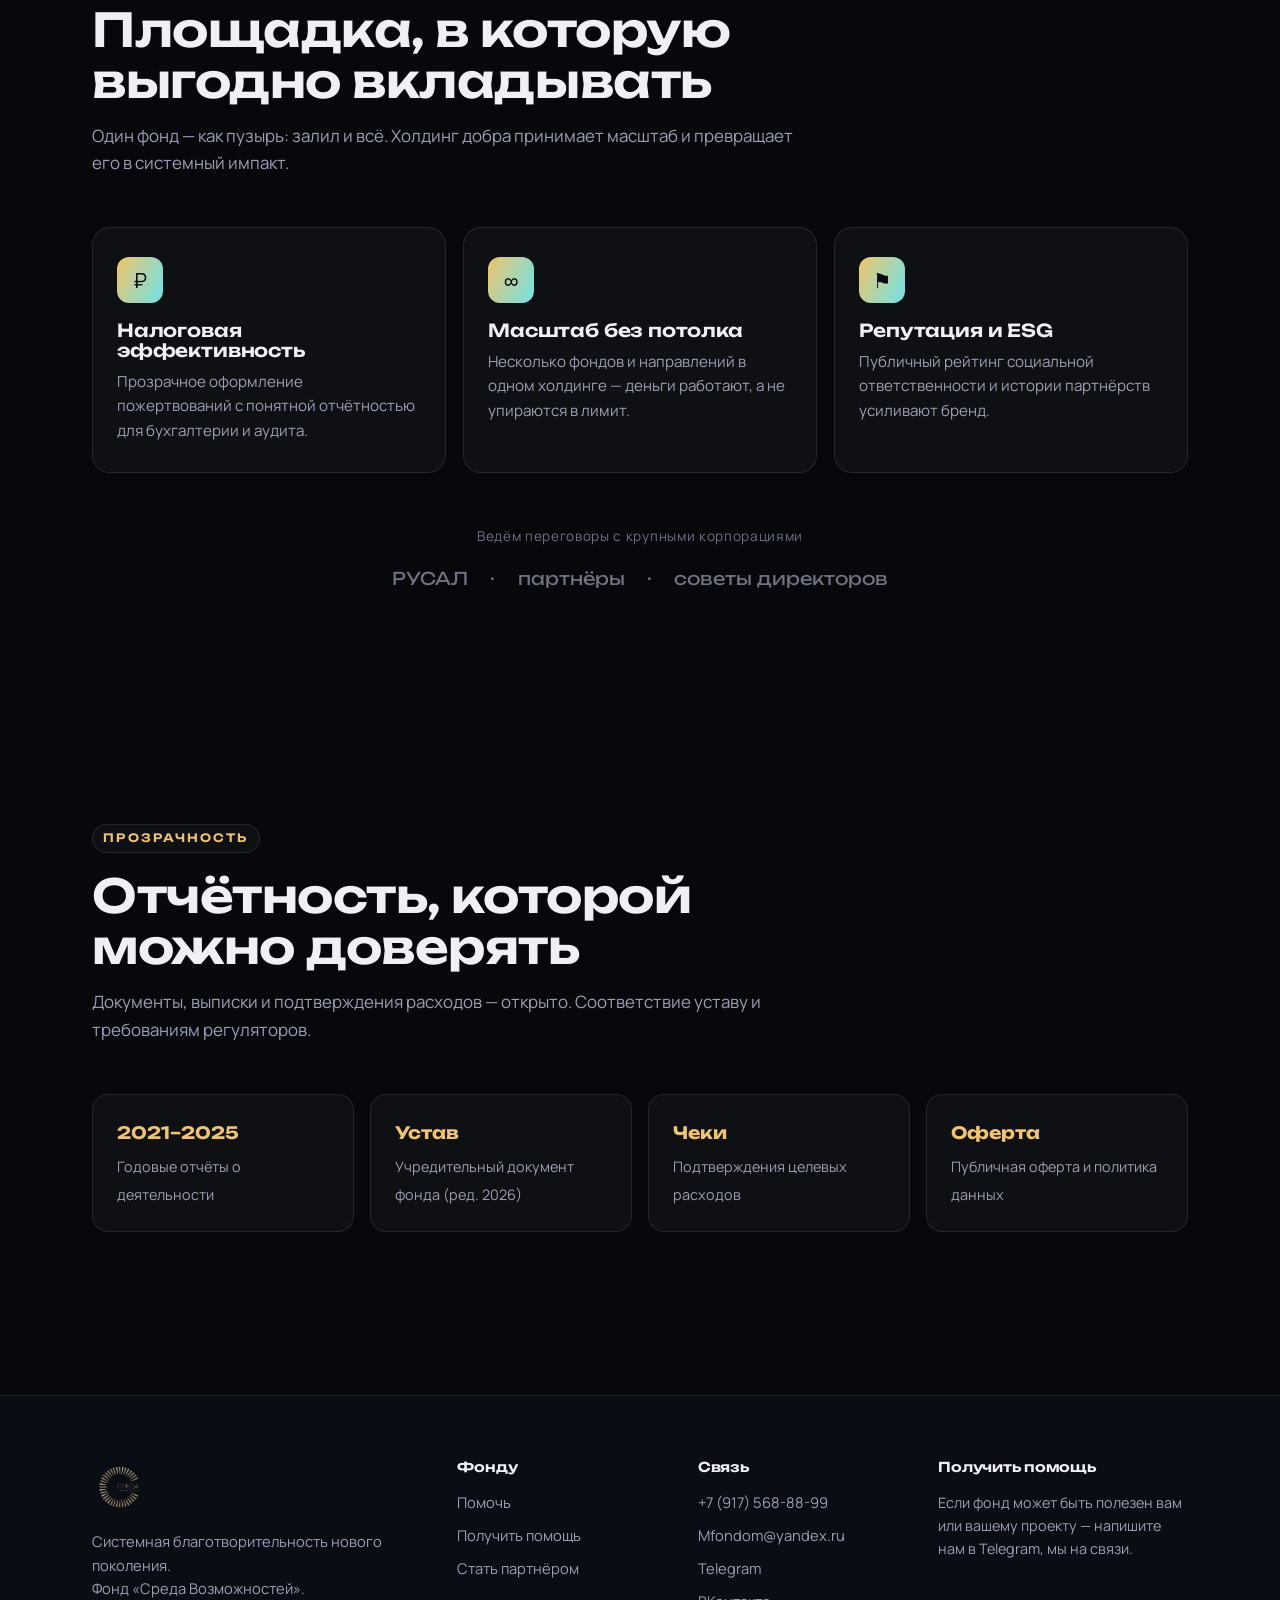
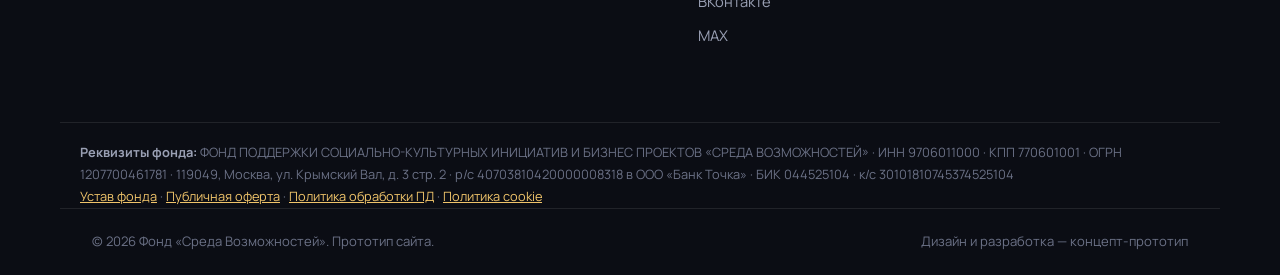
==== commit e43e69c9: "feat: реальные фото команды (Митькина/Митькин/Бурлаков) вместо монограмм в обеих версиях Co-Authored" ====
--- a/index.html
+++ b/index.html
@@ -189,9 +189,9 @@
 <section class="section team" id="team">
   <div class="section__head reveal center"><span class="eyebrow">Лидеры изменений</span><h2>Наша <span class="grad">команда</span></h2></div>
   <div class="team__grid reveal">
-    <figure class="member"><div class="member__ph">АМ</div><b>Анастасия Митькина</b><span>Президент фонда</span></figure>
-    <figure class="member"><div class="member__ph">ДМ</div><b>Дмитрий Митькин</b><span>Вице-президент фонда</span></figure>
-    <figure class="member"><div class="member__ph">АБ</div><b>Антон Бурлаков</b><span>Председатель Совета директоров</span></figure>
+    <figure class="member"><div class="member__ph"><img src="assets/img/team-mitkina.jpg" alt="Анастасия Митькина" loading="lazy"></div><b>Анастасия Митькина</b><span>Президент фонда</span></figure>
+    <figure class="member"><div class="member__ph"><img src="assets/img/team-mitkin.jpg" alt="Дмитрий Митькин" loading="lazy"></div><b>Дмитрий Митькин</b><span>Вице-президент фонда</span></figure>
+    <figure class="member"><div class="member__ph"><img src="assets/img/team-burlakov.jpg" alt="Антон Бурлаков" loading="lazy"></div><b>Антон Бурлаков</b><span>Председатель Совета директоров</span></figure>
     <figure class="member"><div class="member__ph">+9</div><b>Команда добра</b><span>Эксперты, кураторы, волонтёры</span></figure>
   </div>
 </section>
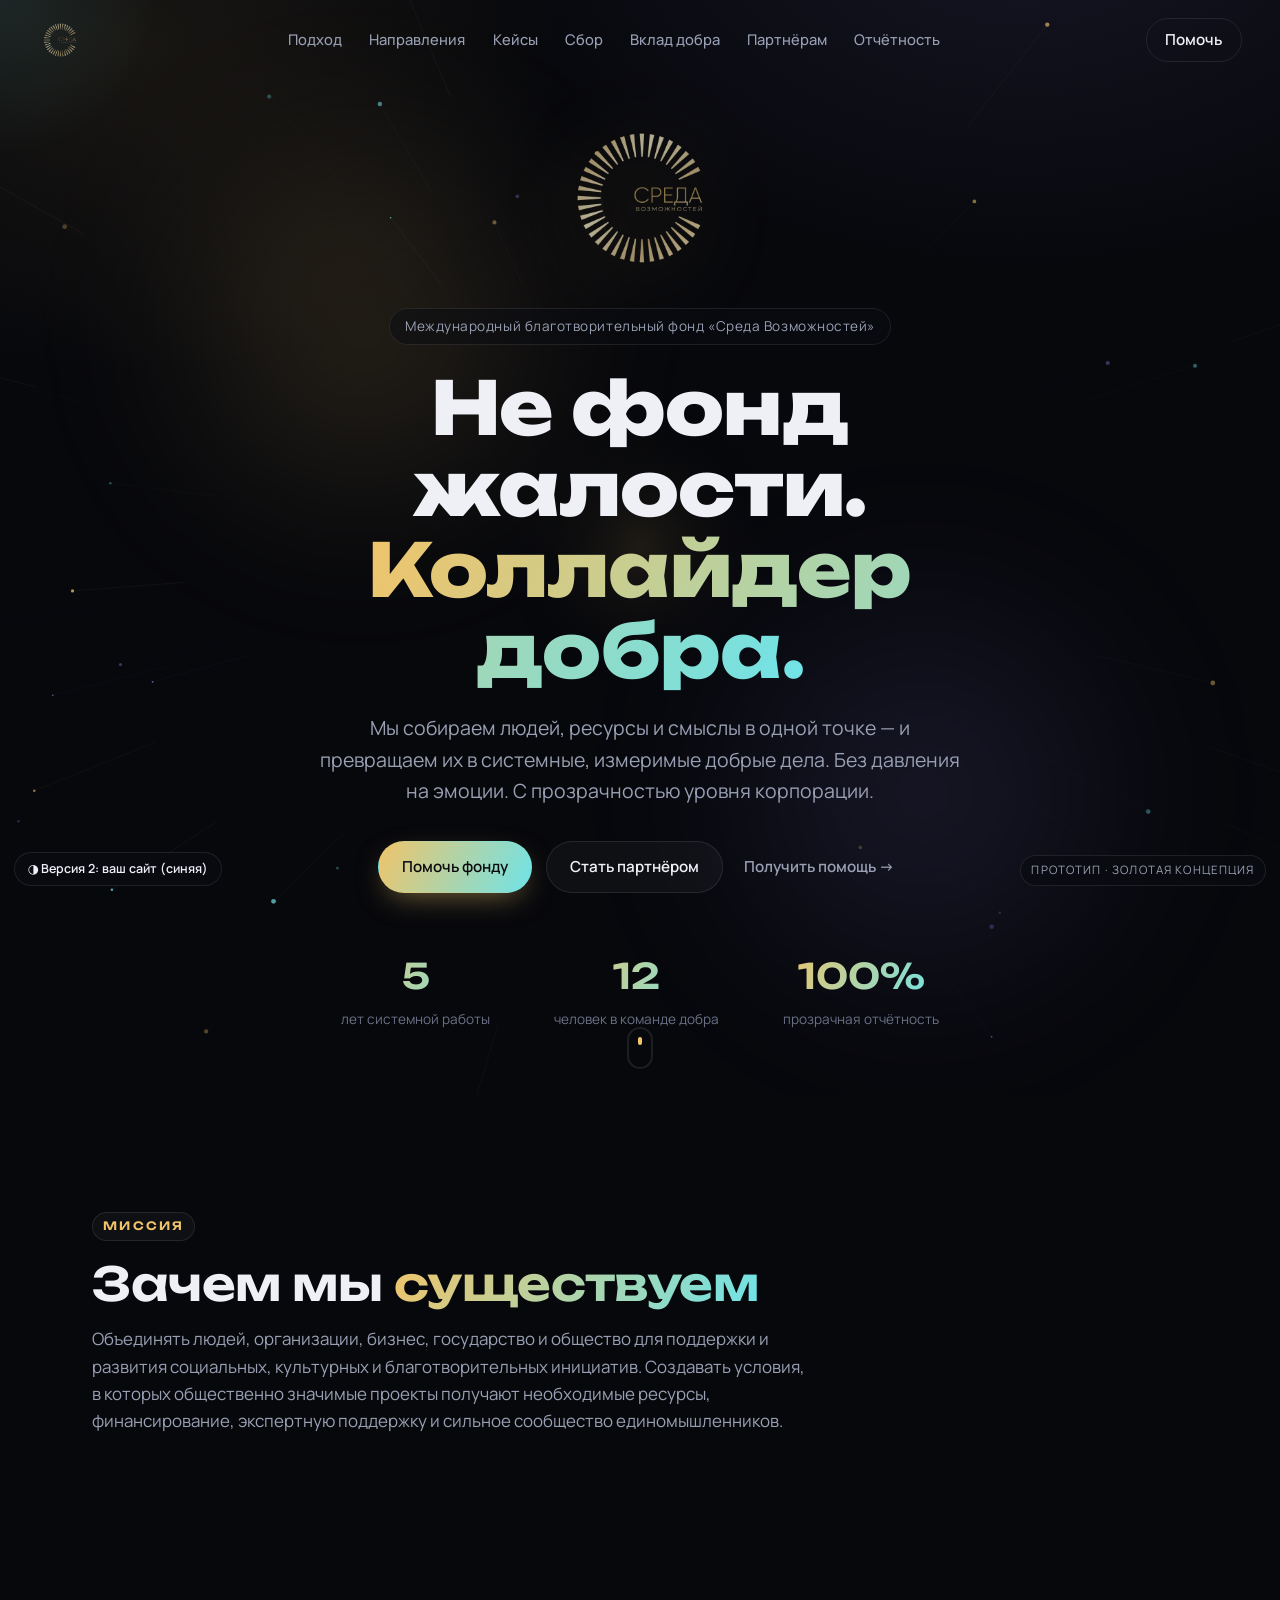
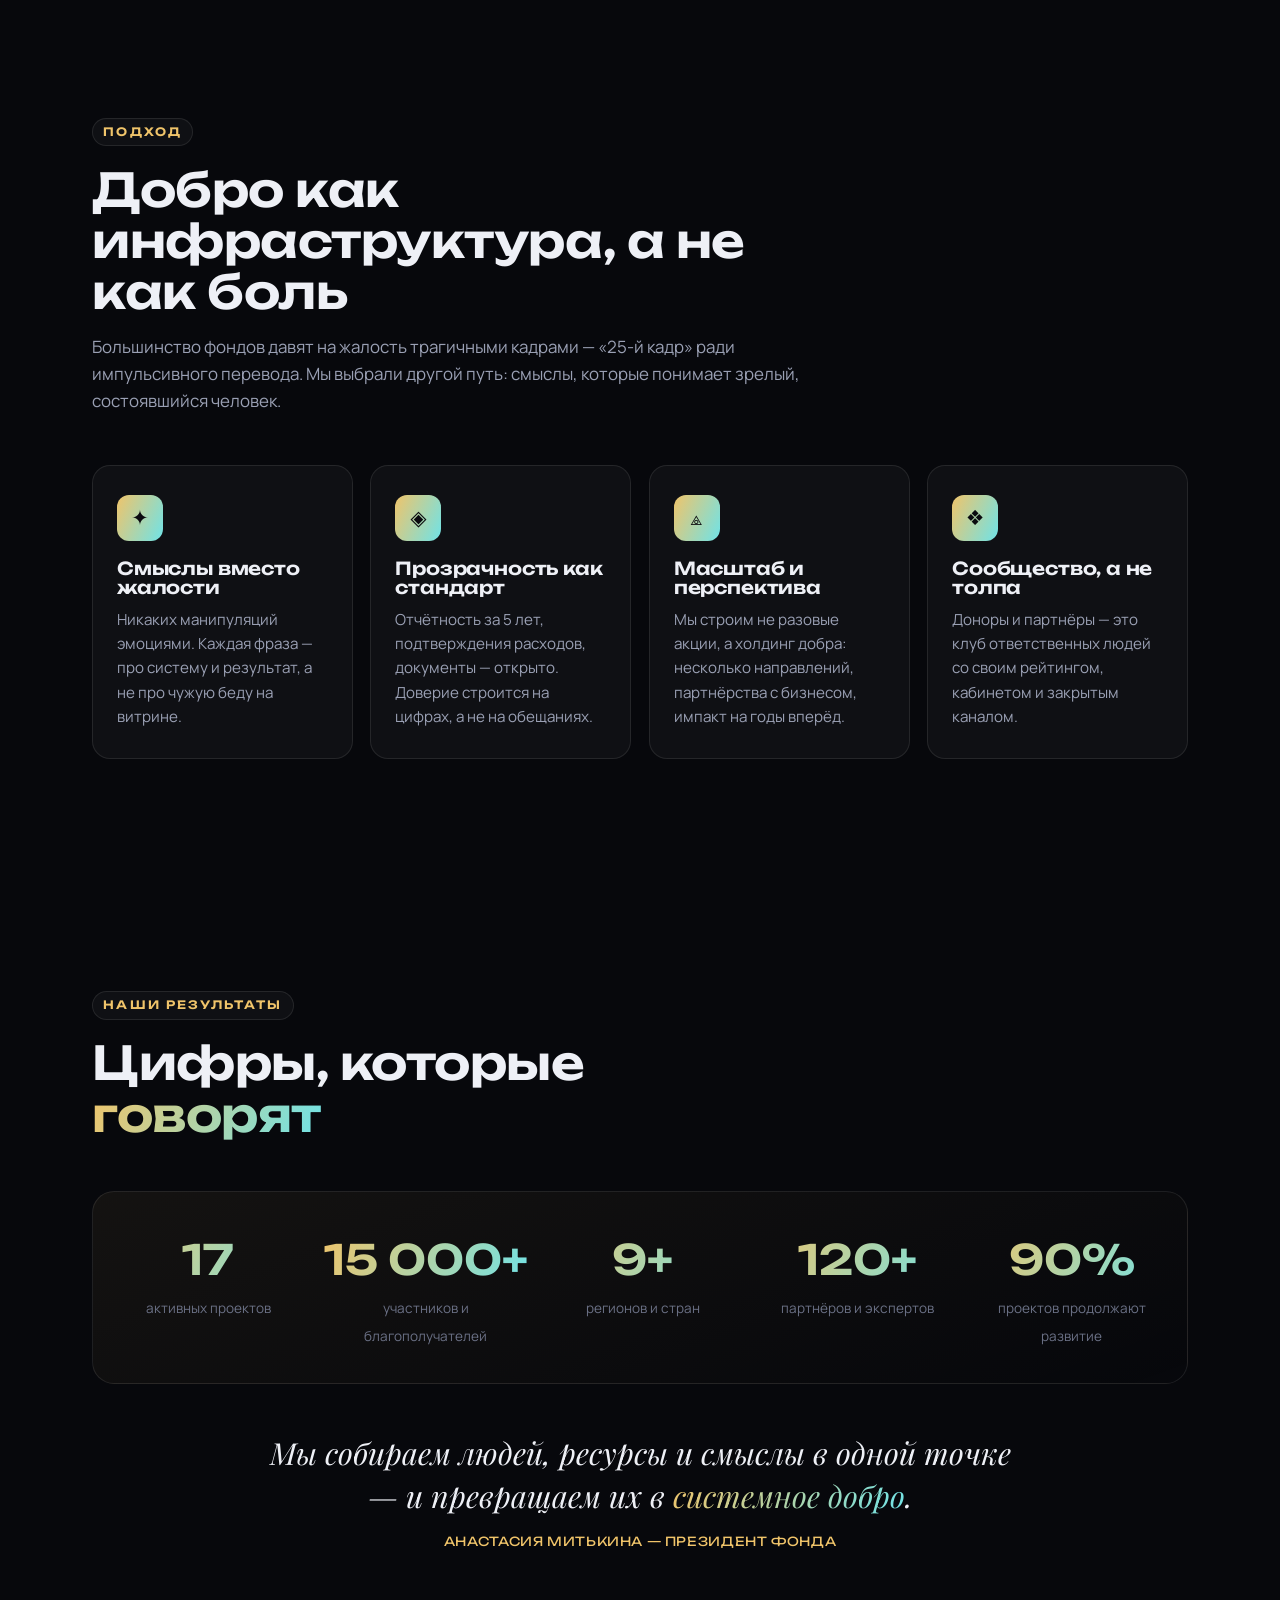
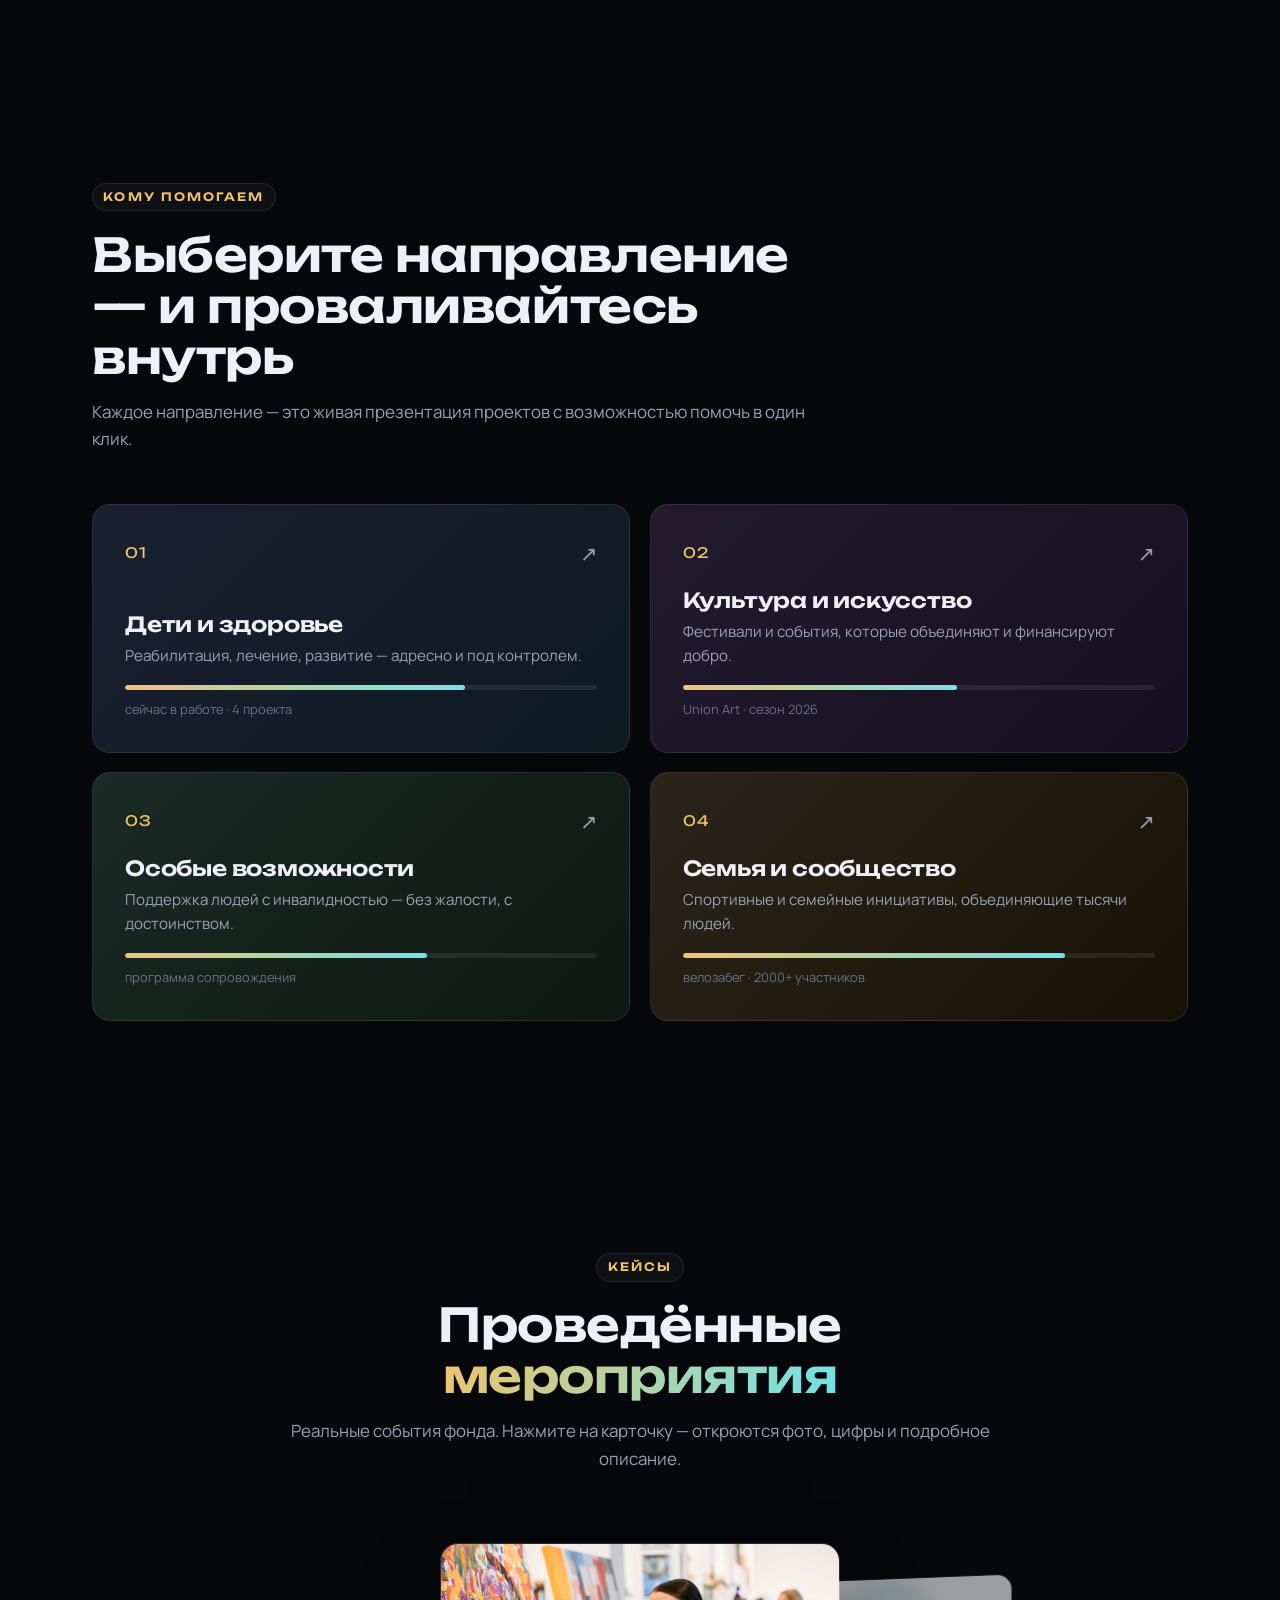
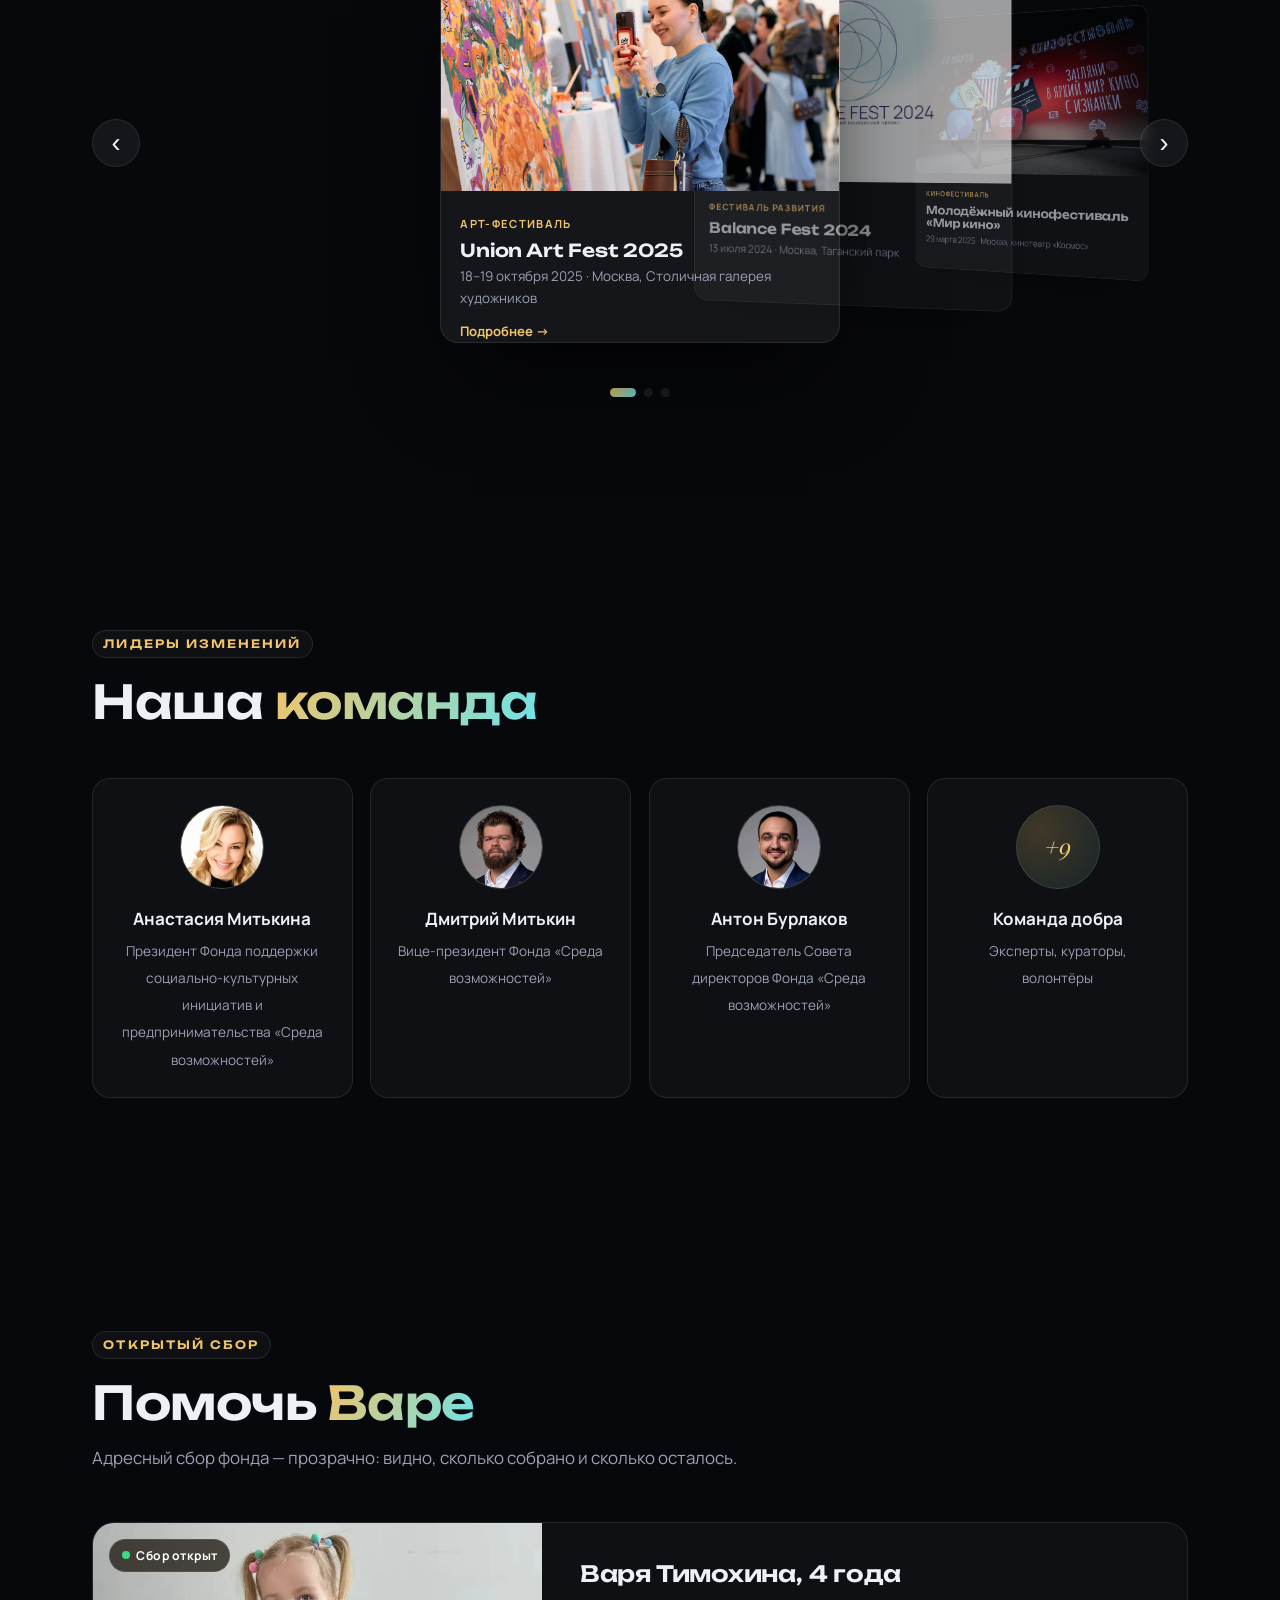
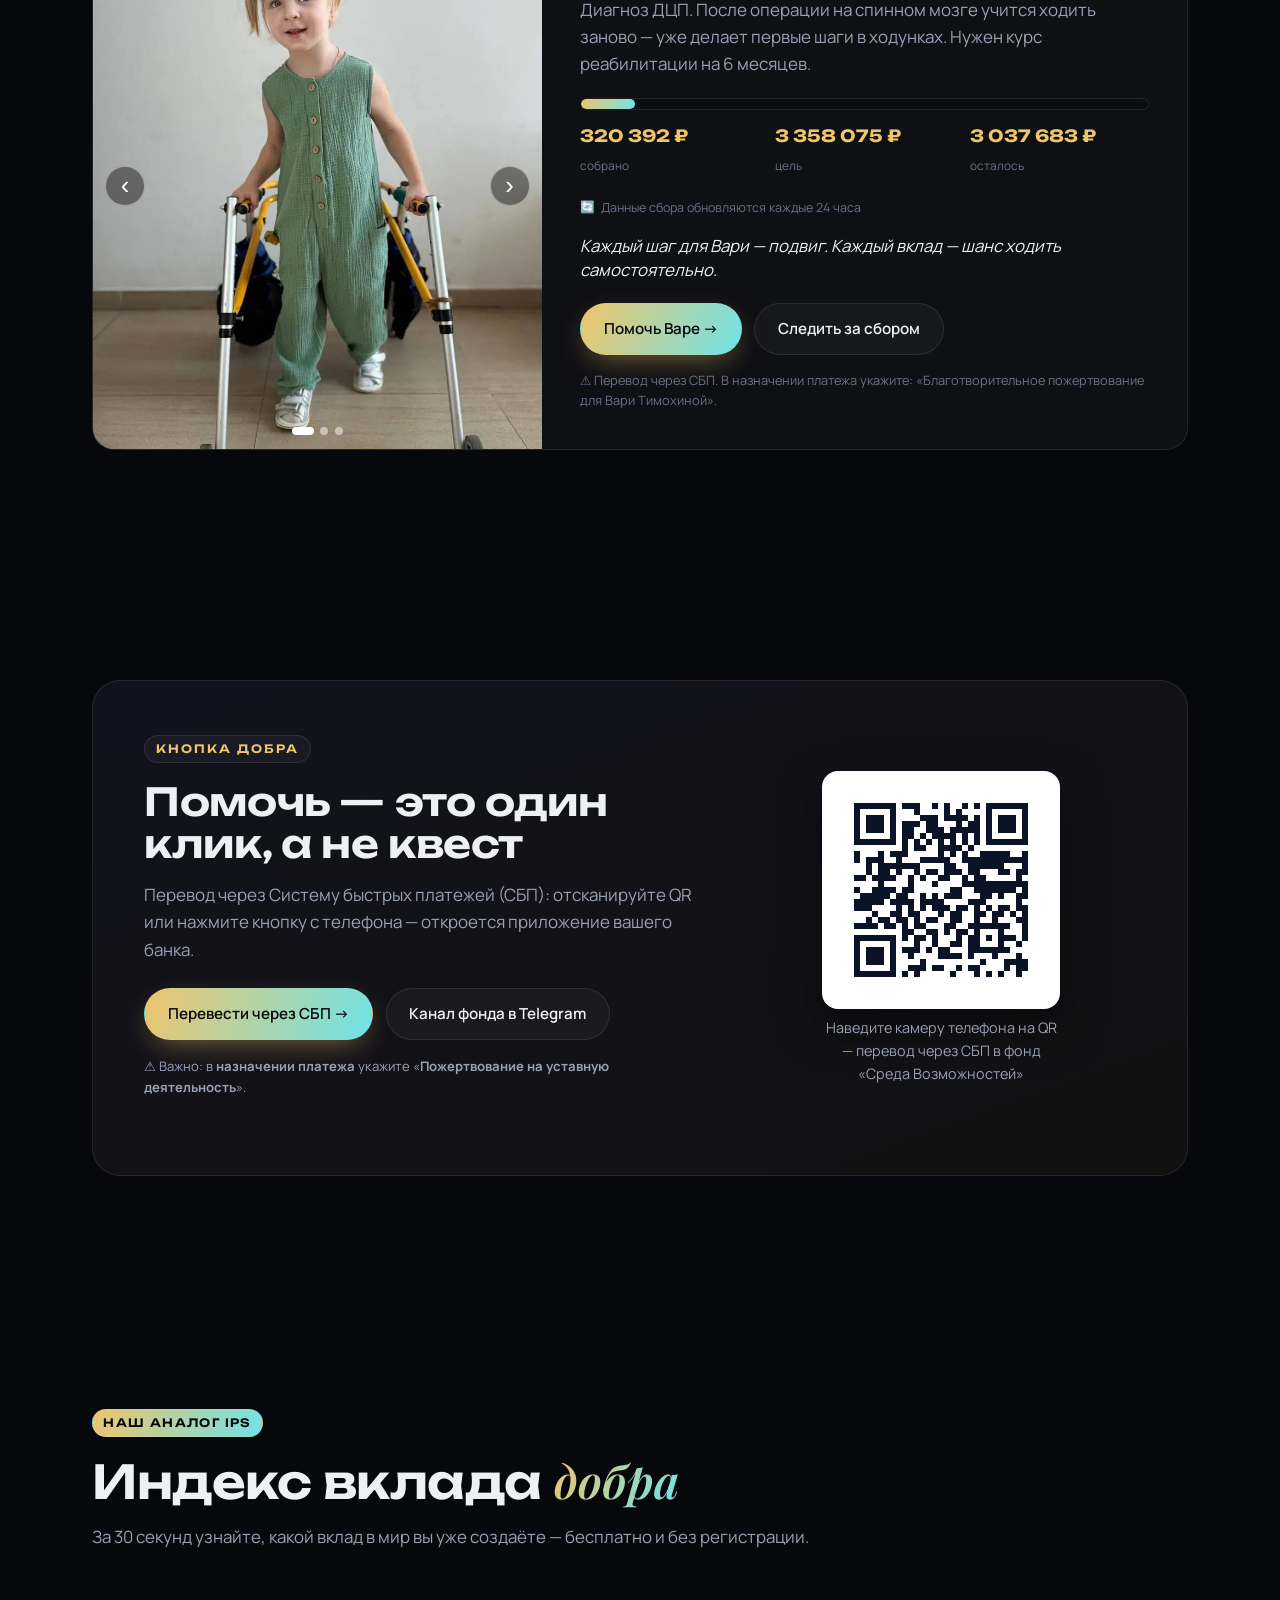
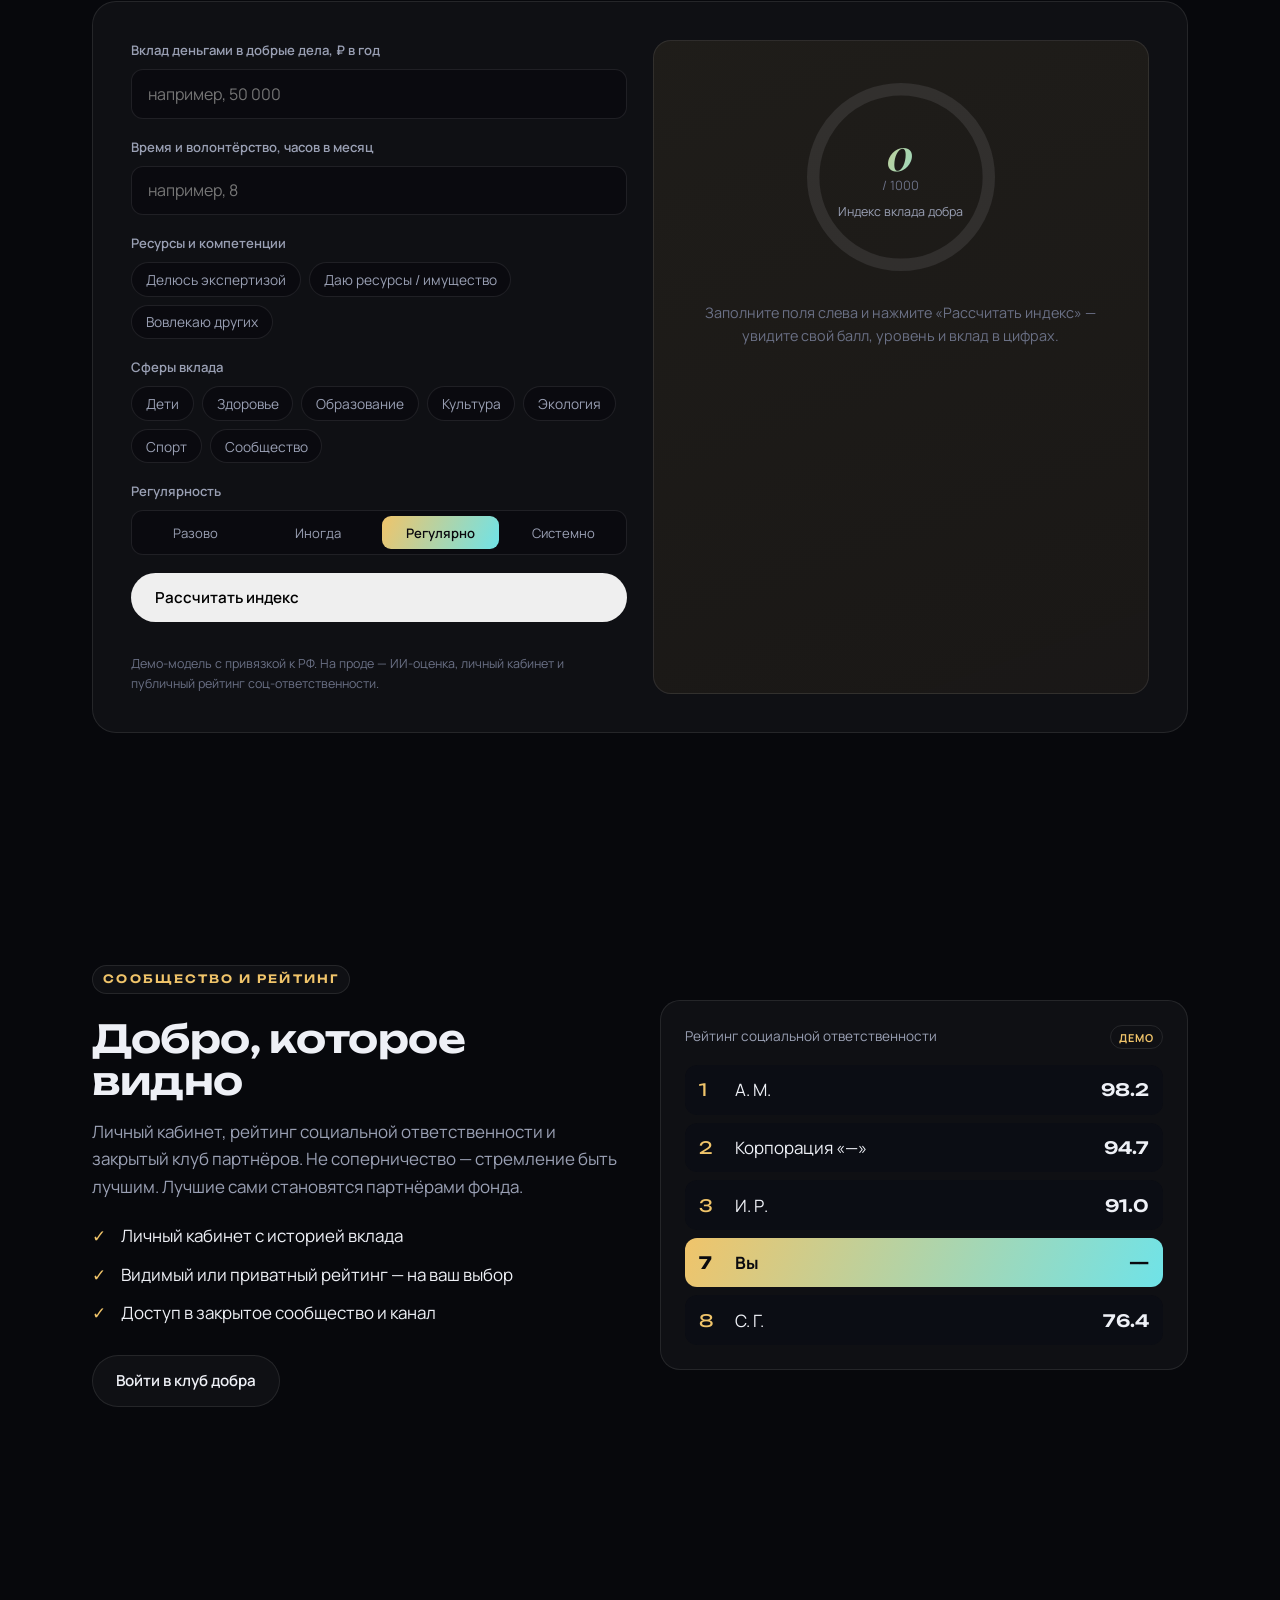
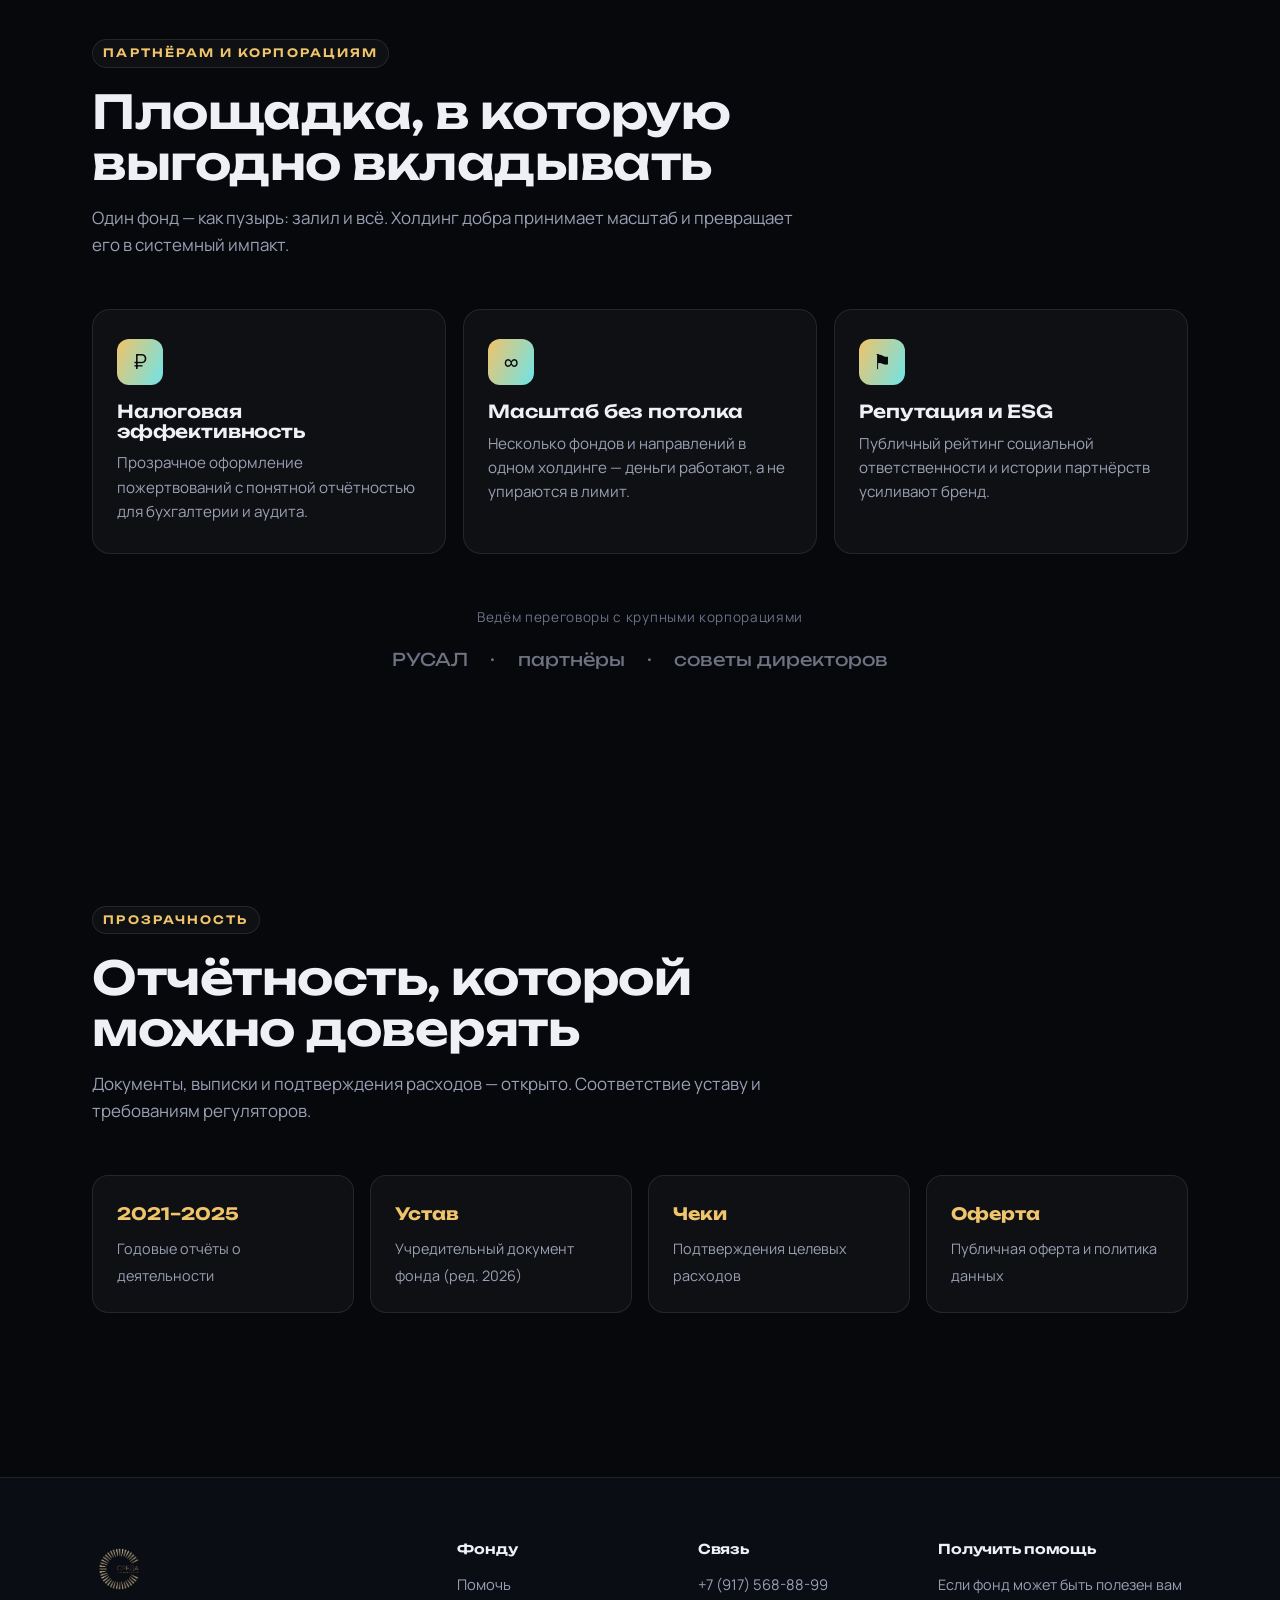
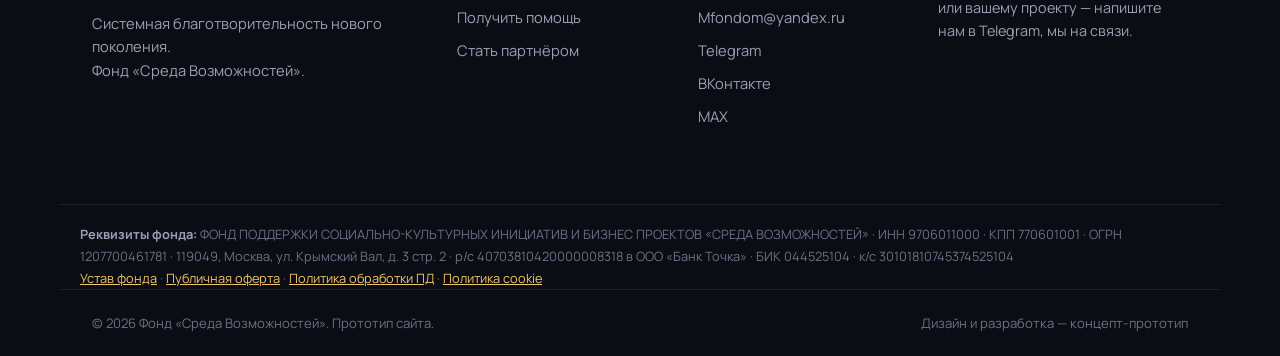
==== commit 3d8be3b7: "content: полные должности руководителей на карточках команды (обе версии)" ====
--- a/index.html
+++ b/index.html
@@ -189,9 +189,9 @@
 <section class="section team" id="team">
   <div class="section__head reveal center"><span class="eyebrow">Лидеры изменений</span><h2>Наша <span class="grad">команда</span></h2></div>
   <div class="team__grid reveal">
-    <figure class="member"><div class="member__ph"><img src="assets/img/team-mitkina.jpg" alt="Анастасия Митькина" loading="lazy"></div><b>Анастасия Митькина</b><span>Президент фонда</span></figure>
-    <figure class="member"><div class="member__ph"><img src="assets/img/team-mitkin.jpg" alt="Дмитрий Митькин" loading="lazy"></div><b>Дмитрий Митькин</b><span>Вице-президент фонда</span></figure>
-    <figure class="member"><div class="member__ph"><img src="assets/img/team-burlakov.jpg" alt="Антон Бурлаков" loading="lazy"></div><b>Антон Бурлаков</b><span>Председатель Совета директоров</span></figure>
+    <figure class="member"><div class="member__ph"><img src="assets/img/team-mitkina.jpg" alt="Анастасия Митькина" loading="lazy"></div><b>Анастасия Митькина</b><span>Президент Фонда поддержки социально-культурных инициатив и предпринимательства «Среда возможностей»</span></figure>
+    <figure class="member"><div class="member__ph"><img src="assets/img/team-mitkin.jpg" alt="Дмитрий Митькин" loading="lazy"></div><b>Дмитрий Митькин</b><span>Вице-президент Фонда «Среда возможностей»</span></figure>
+    <figure class="member"><div class="member__ph"><img src="assets/img/team-burlakov.jpg" alt="Антон Бурлаков" loading="lazy"></div><b>Антон Бурлаков</b><span>Председатель Совета директоров Фонда «Среда возможностей»</span></figure>
     <figure class="member"><div class="member__ph">+9</div><b>Команда добра</b><span>Эксперты, кураторы, волонтёры</span></figure>
   </div>
 </section>
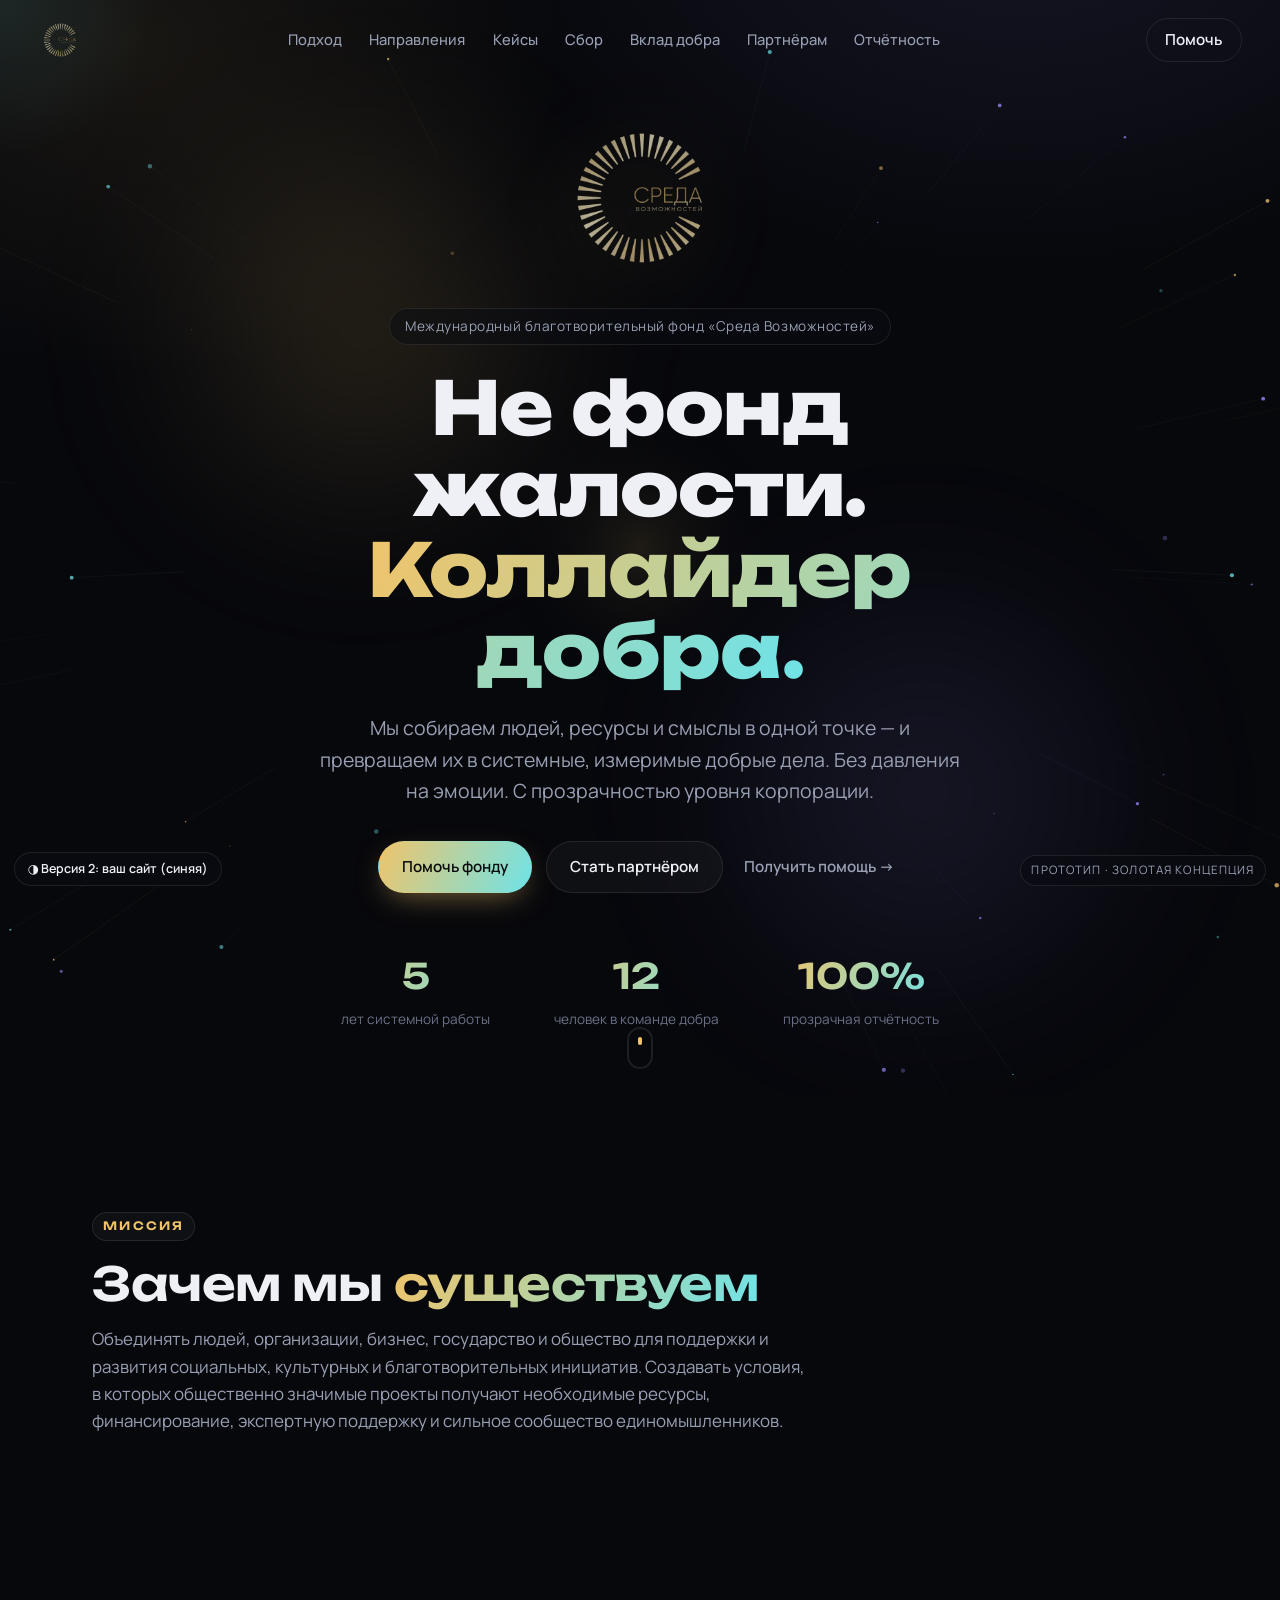
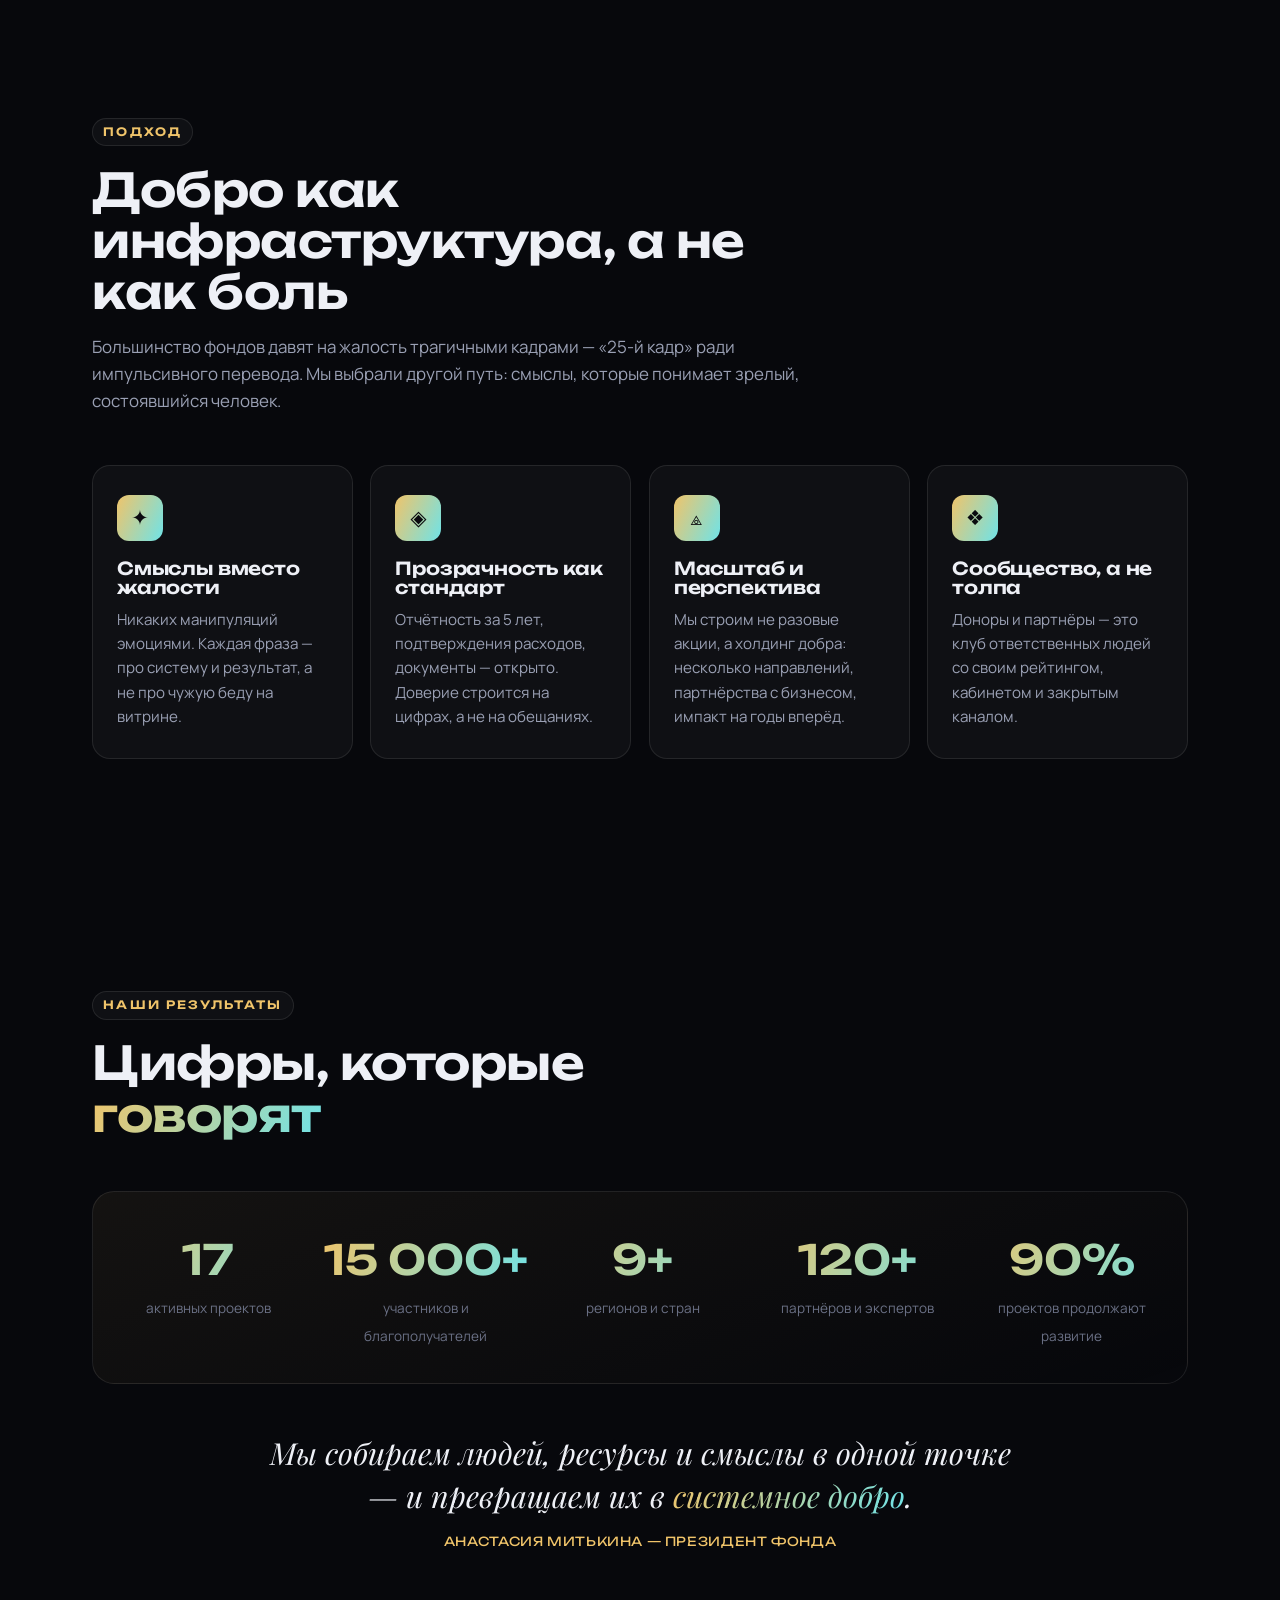
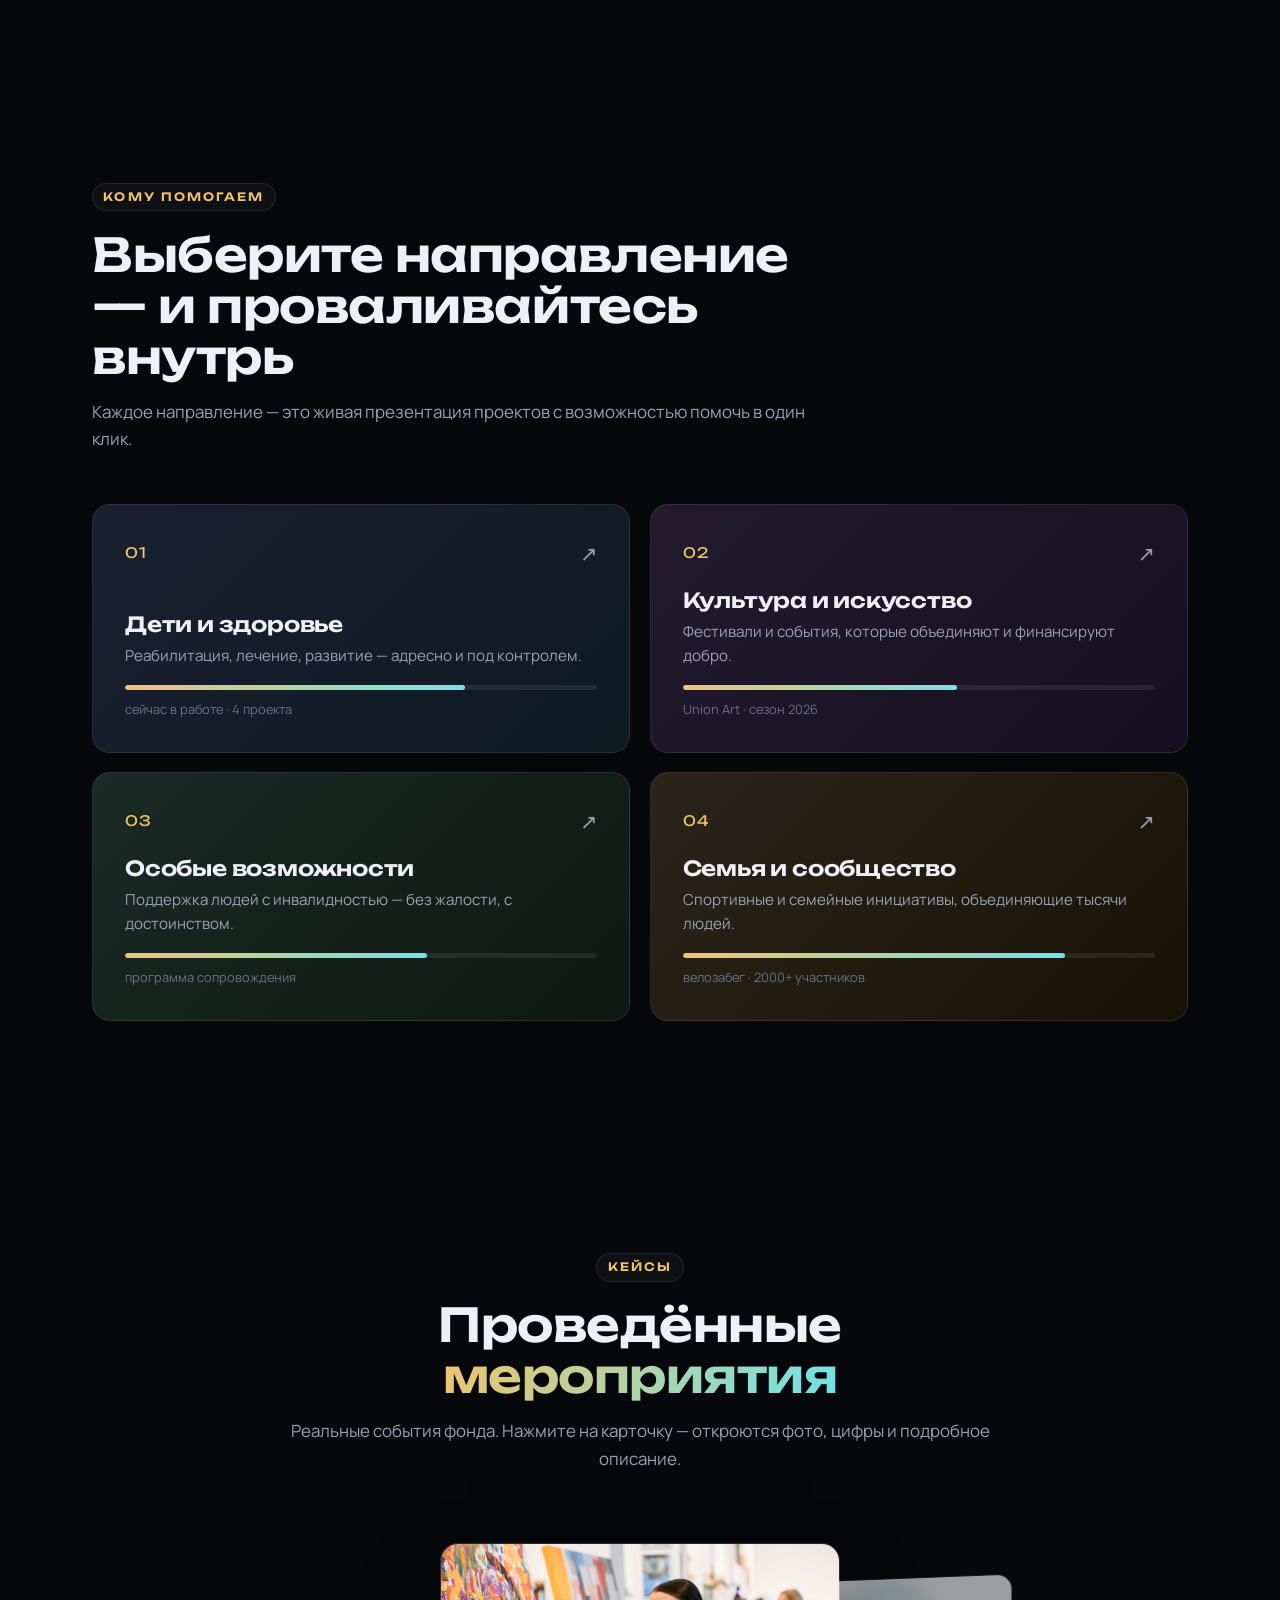
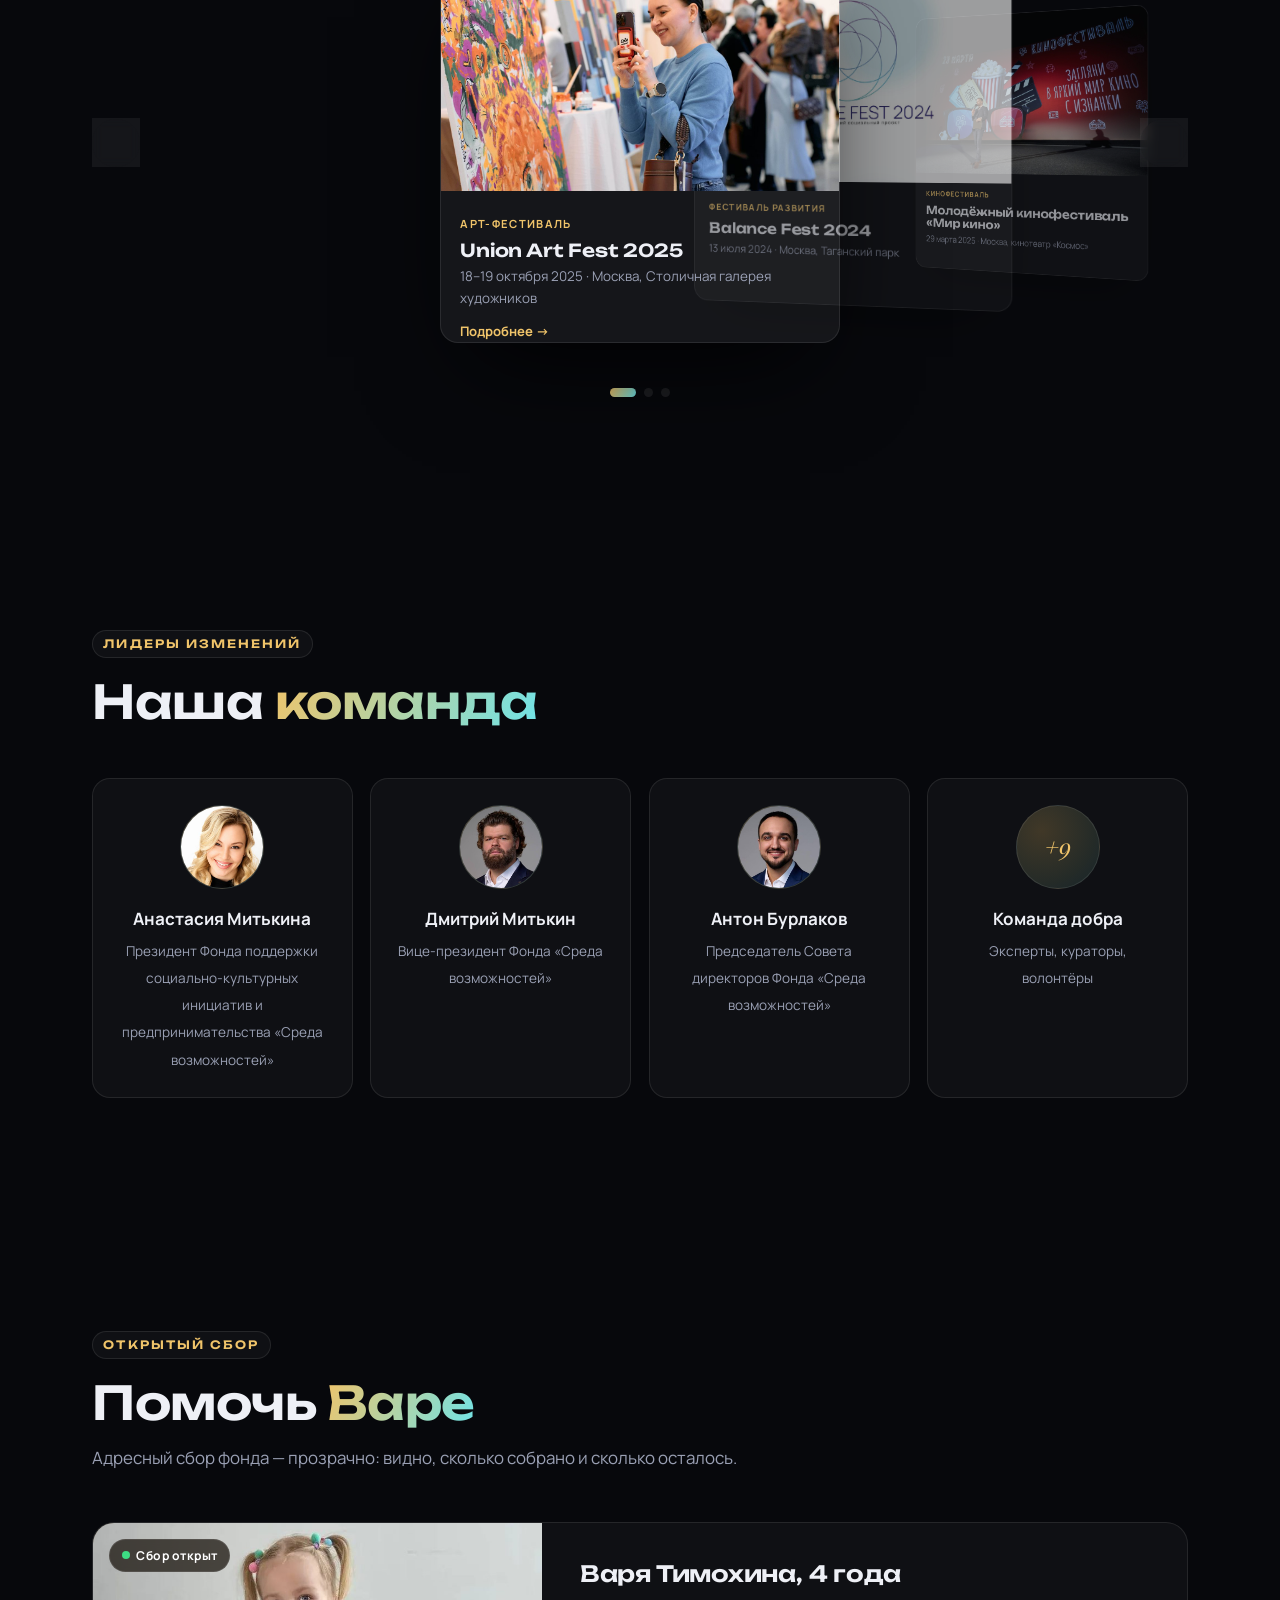
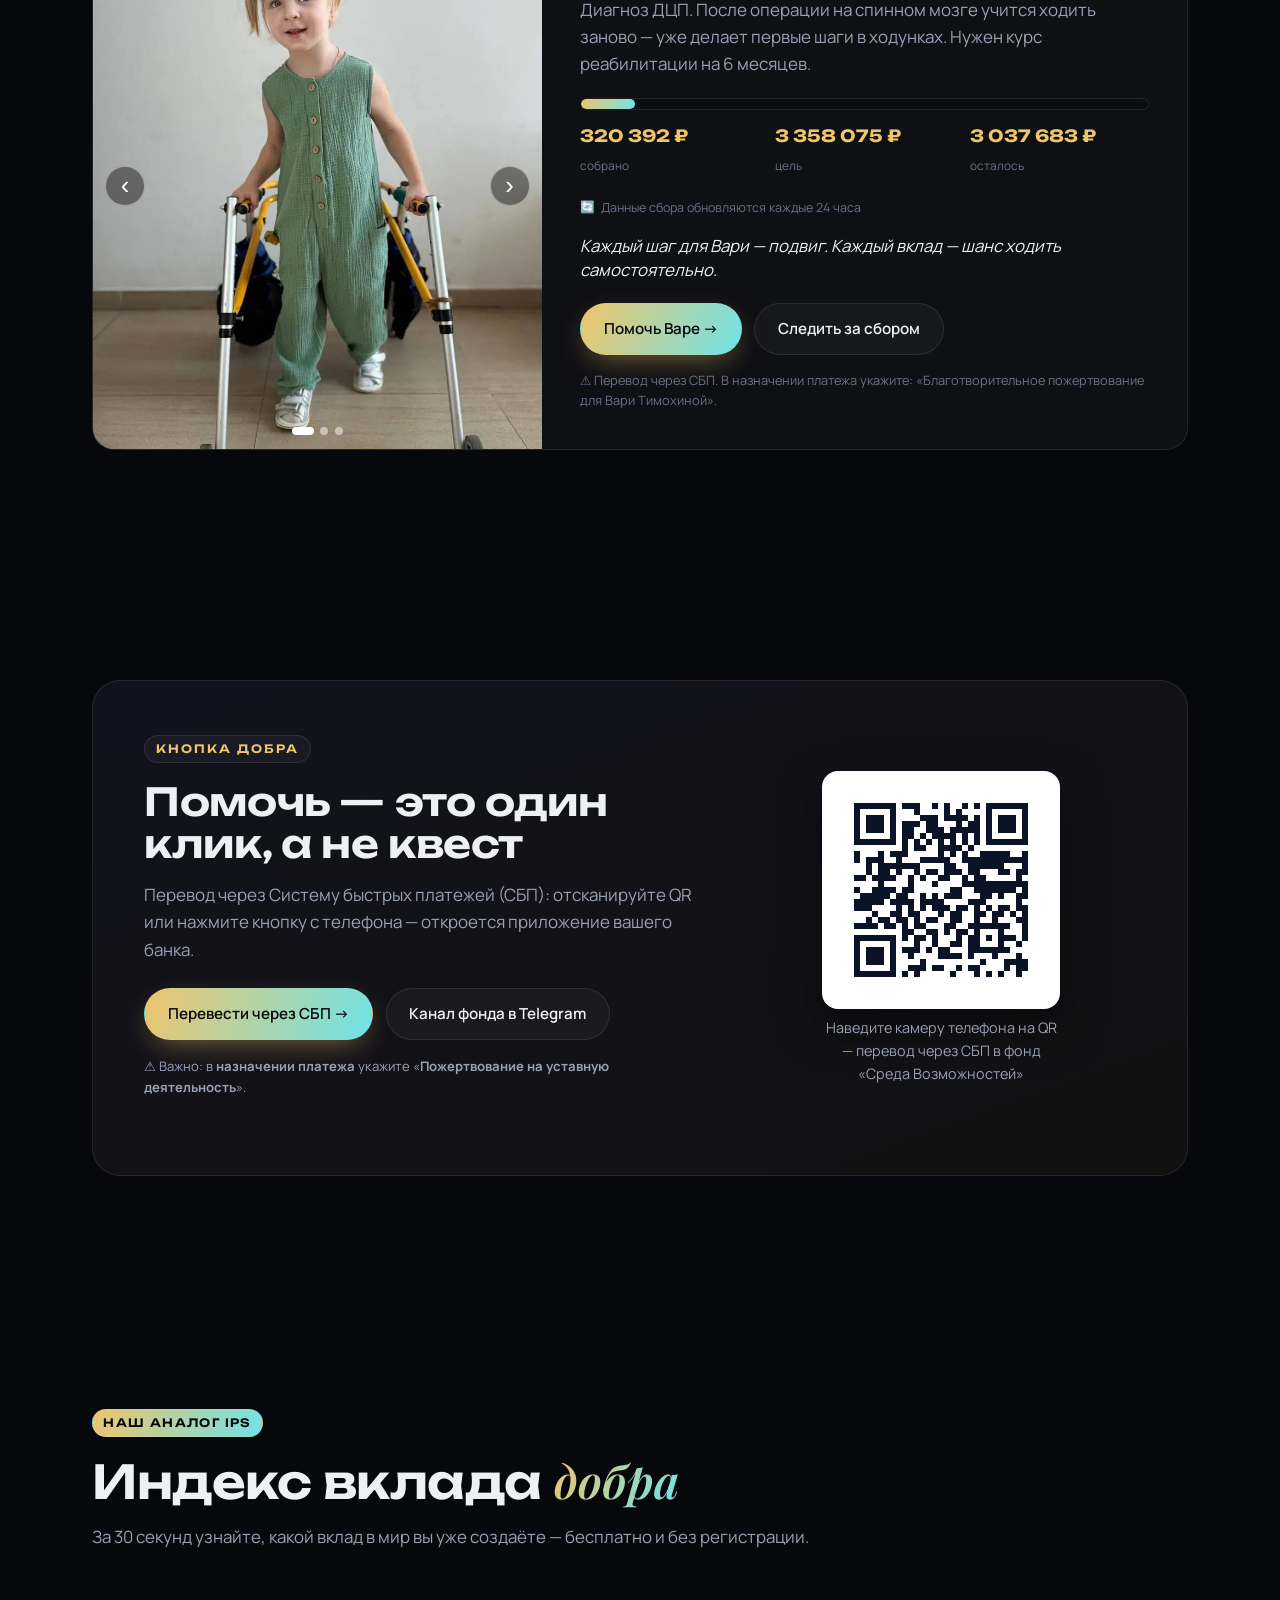
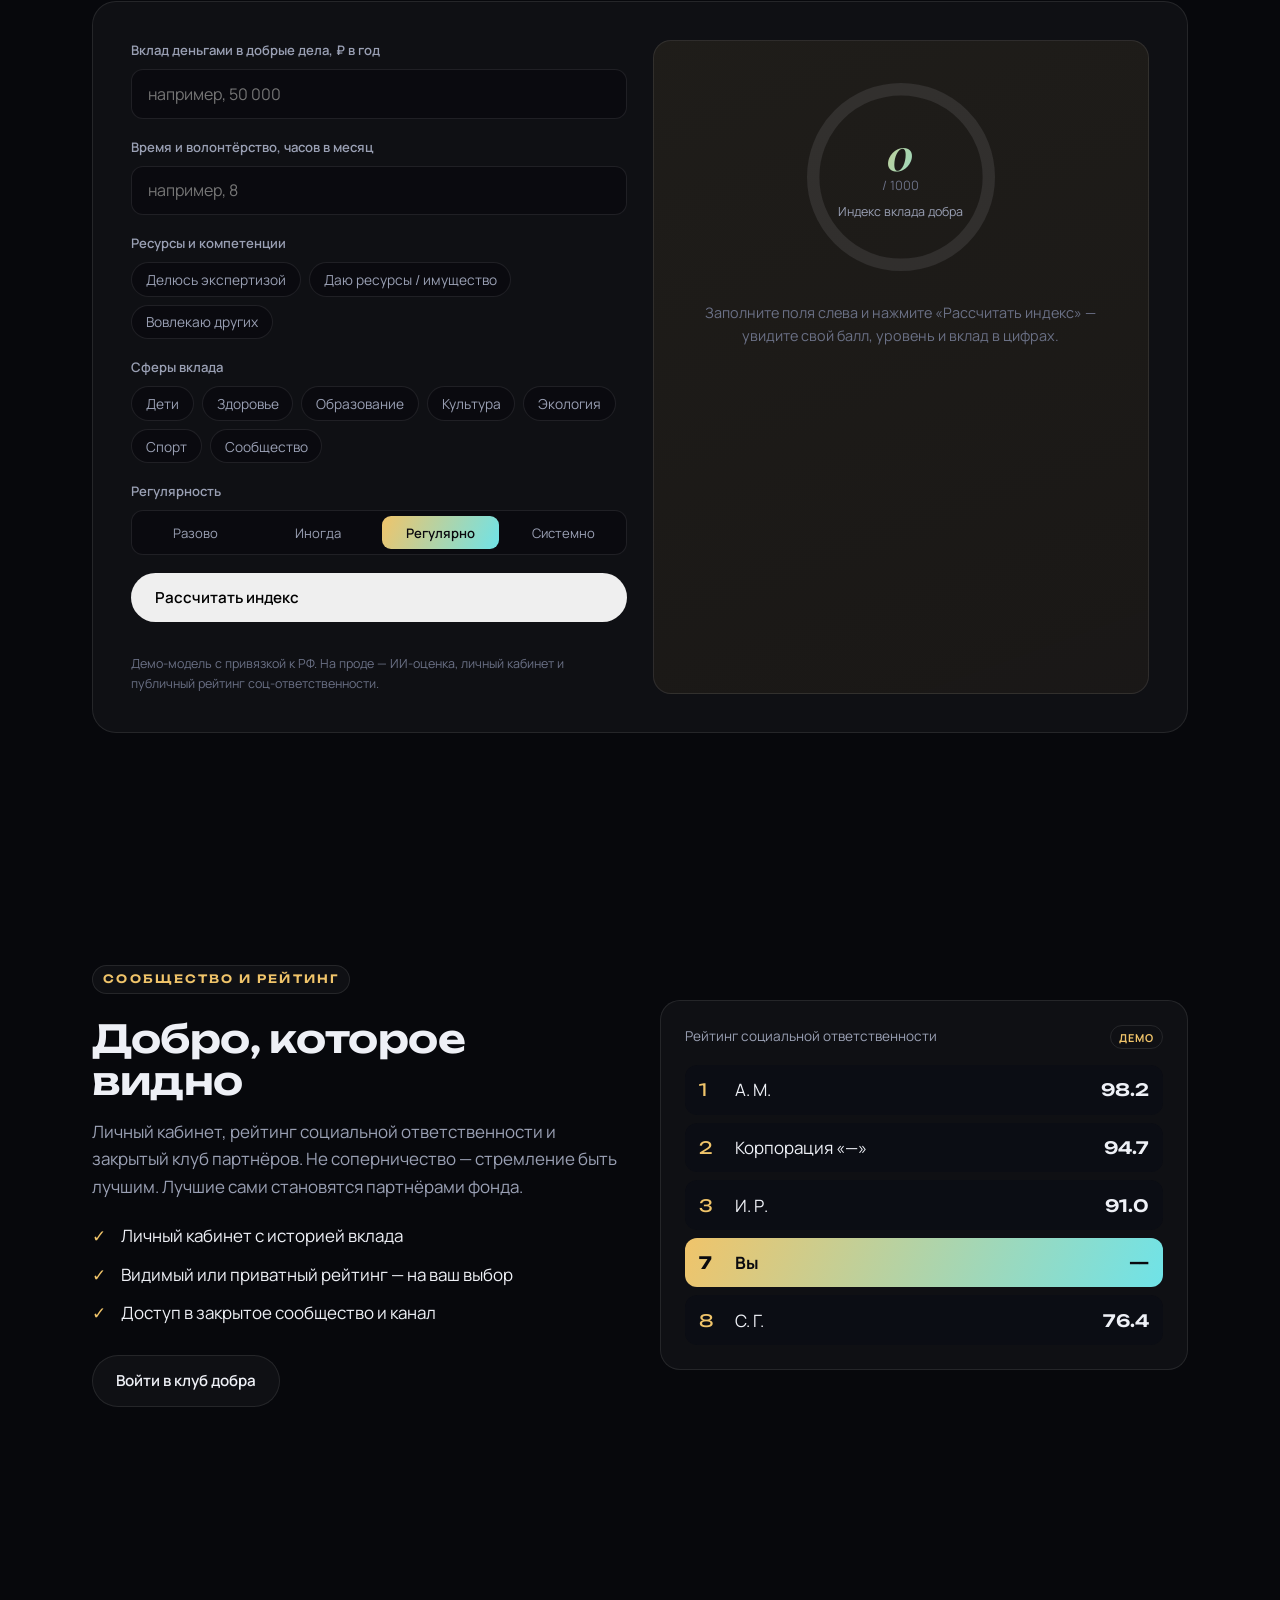
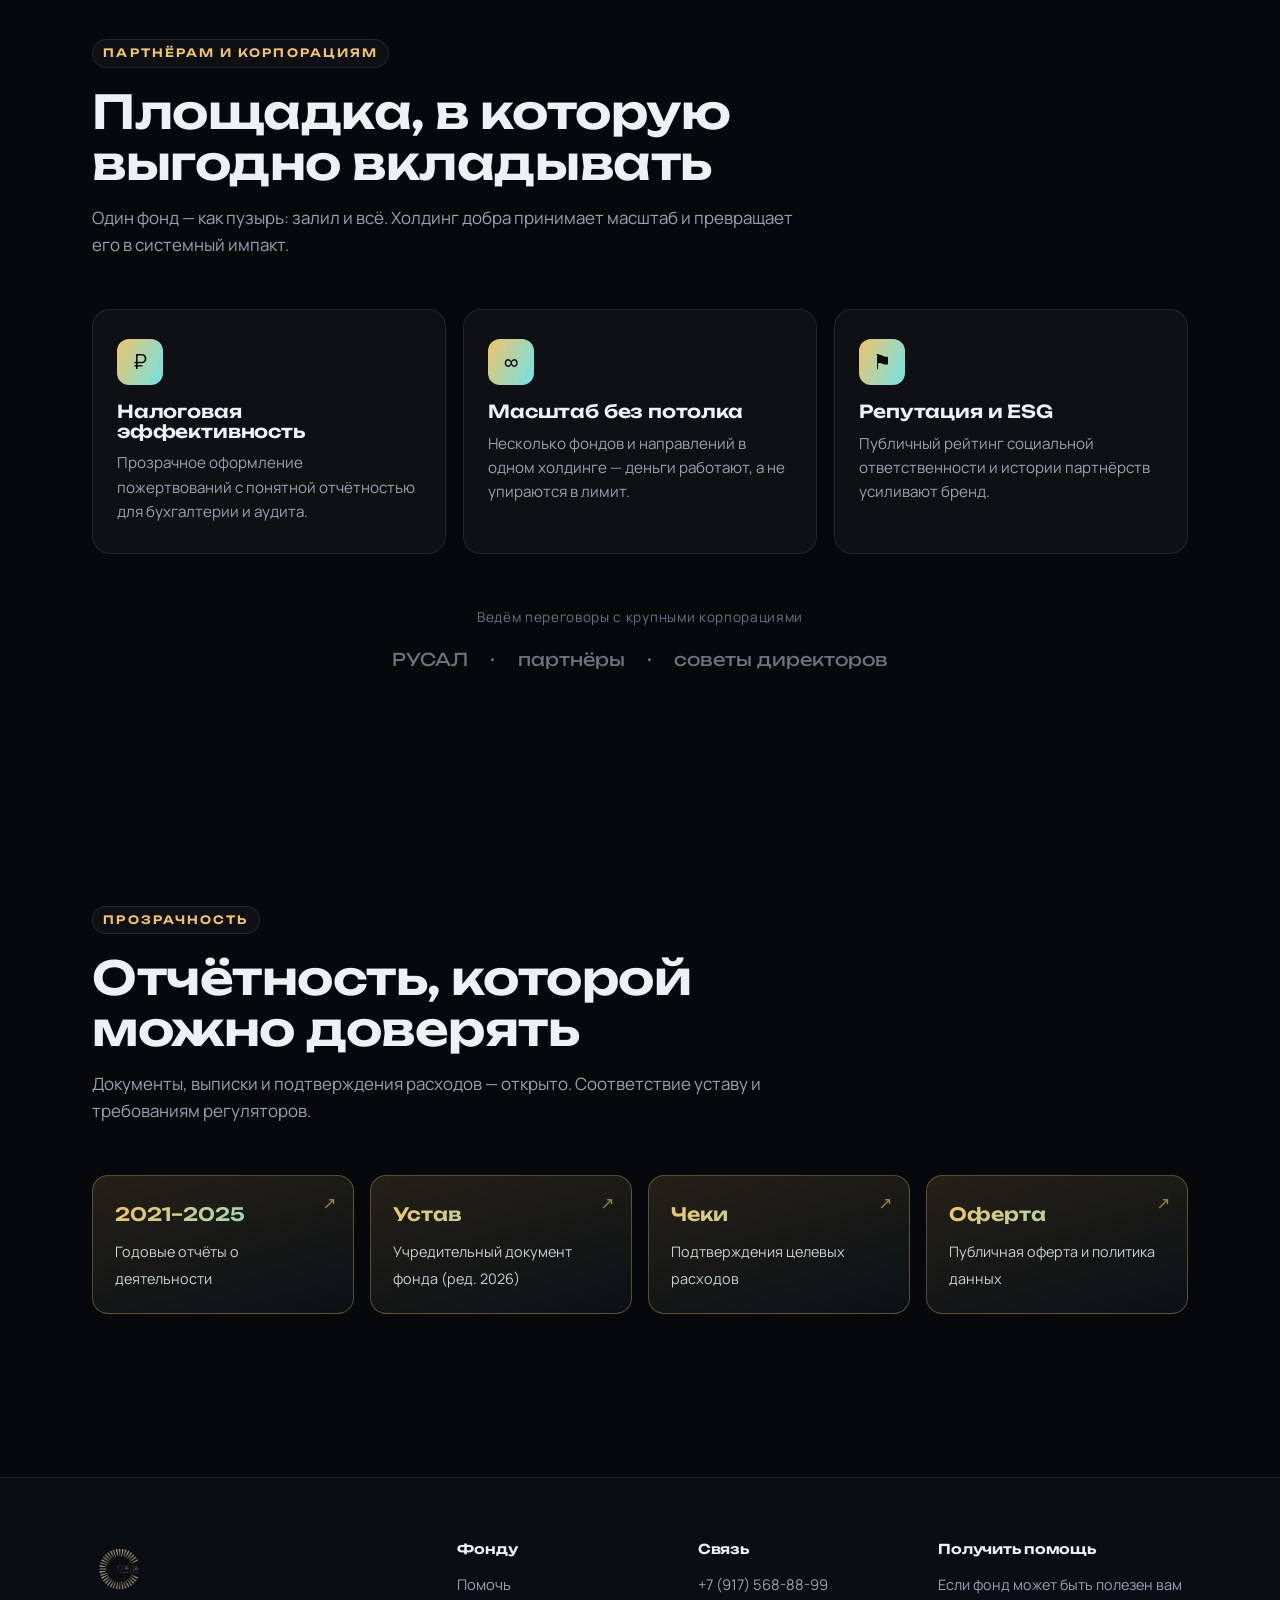
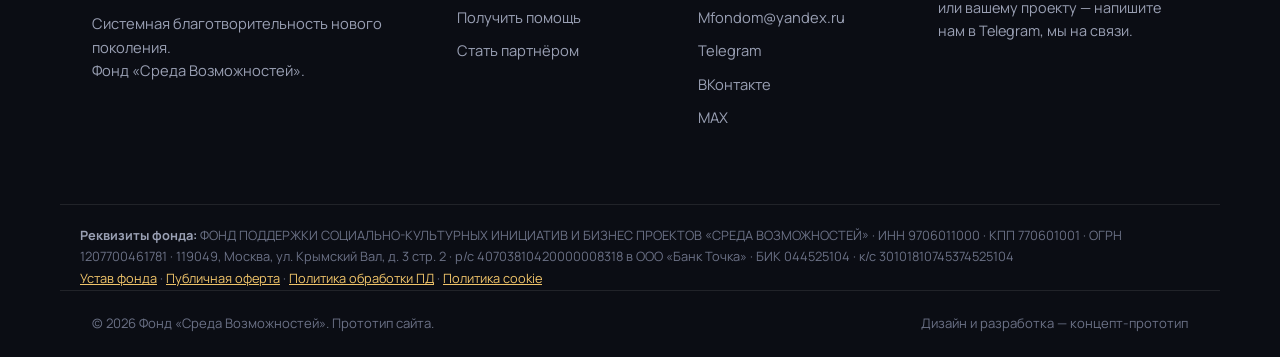
==== commit b4aa7f99: "style: карточки документов в «Прозрачности» ярче (золотой градиент-фон, градиентный заголовок, стрел" ====
--- a/index.html
+++ b/index.html
@@ -370,9 +370,9 @@
     <p class="section__sub">Документы, выписки и подтверждения расходов — открыто. Соответствие уставу и требованиям регуляторов.</p>
   </div>
   <div class="docs">
-    <a href="#" class="doc reveal"><b>2021–2025</b><span>Годовые отчёты о деятельности</span></a>
+    <a href="https://t.me/FondMitkina" target="_blank" rel="noopener" class="doc reveal"><b>2021–2025</b><span>Годовые отчёты о деятельности</span></a>
     <a href="docs/ustav-fonda.pdf" target="_blank" rel="noopener" class="doc reveal"><b>Устав</b><span>Учредительный документ фонда (ред. 2026)</span></a>
-    <a href="#" class="doc reveal"><b>Чеки</b><span>Подтверждения целевых расходов</span></a>
+    <a href="https://t.me/FondMitkina" target="_blank" rel="noopener" class="doc reveal"><b>Чеки</b><span>Подтверждения целевых расходов</span></a>
     <a href="offer.html" class="doc reveal"><b>Оферта</b><span>Публичная оферта и политика данных</span></a>
   </div>
 </section>
--- a/assets/css/style.css
+++ b/assets/css/style.css
@@ -233,10 +233,12 @@
 
 /* transparency */
 .docs{display:grid;grid-template-columns:repeat(4,1fr);gap:1rem}
-.doc{background:var(--surface);border:1px solid var(--border);border-radius:16px;padding:1.5rem;transition:.3s}
-.doc:hover{border-color:var(--gold);transform:translateY(-4px)}
-.doc b{display:block;font-family:"Unbounded";color:var(--gold);margin-bottom:.4rem}
-.doc span{color:var(--muted);font-size:.9rem}
+.doc{position:relative;background:linear-gradient(165deg,rgba(240,196,106,.13),rgba(95,224,232,.045));border:1px solid rgba(240,196,106,.32);border-radius:16px;padding:1.5rem 1.4rem 1.35rem;transition:.28s;overflow:hidden}
+.doc::after{content:"↗";position:absolute;top:.85rem;right:1.05rem;font-size:1.05rem;color:var(--gold);opacity:.6;transition:.28s}
+.doc:hover{border-color:var(--gold);transform:translateY(-6px);background:linear-gradient(165deg,rgba(240,196,106,.24),rgba(95,224,232,.08));box-shadow:0 18px 44px -18px rgba(240,196,106,.6),inset 0 0 0 1px rgba(240,196,106,.22)}
+.doc:hover::after{opacity:1;transform:translate(2px,-2px)}
+.doc b{display:block;font-family:"Unbounded";font-size:1.15rem;font-weight:600;background:var(--grad);-webkit-background-clip:text;background-clip:text;color:transparent;margin-bottom:.45rem}
+.doc span{color:var(--text);opacity:.85;font-size:.9rem;line-height:1.4}
 
 /* footer */
 .footer{border-top:1px solid var(--border);background:var(--bg2);margin-top:3rem}
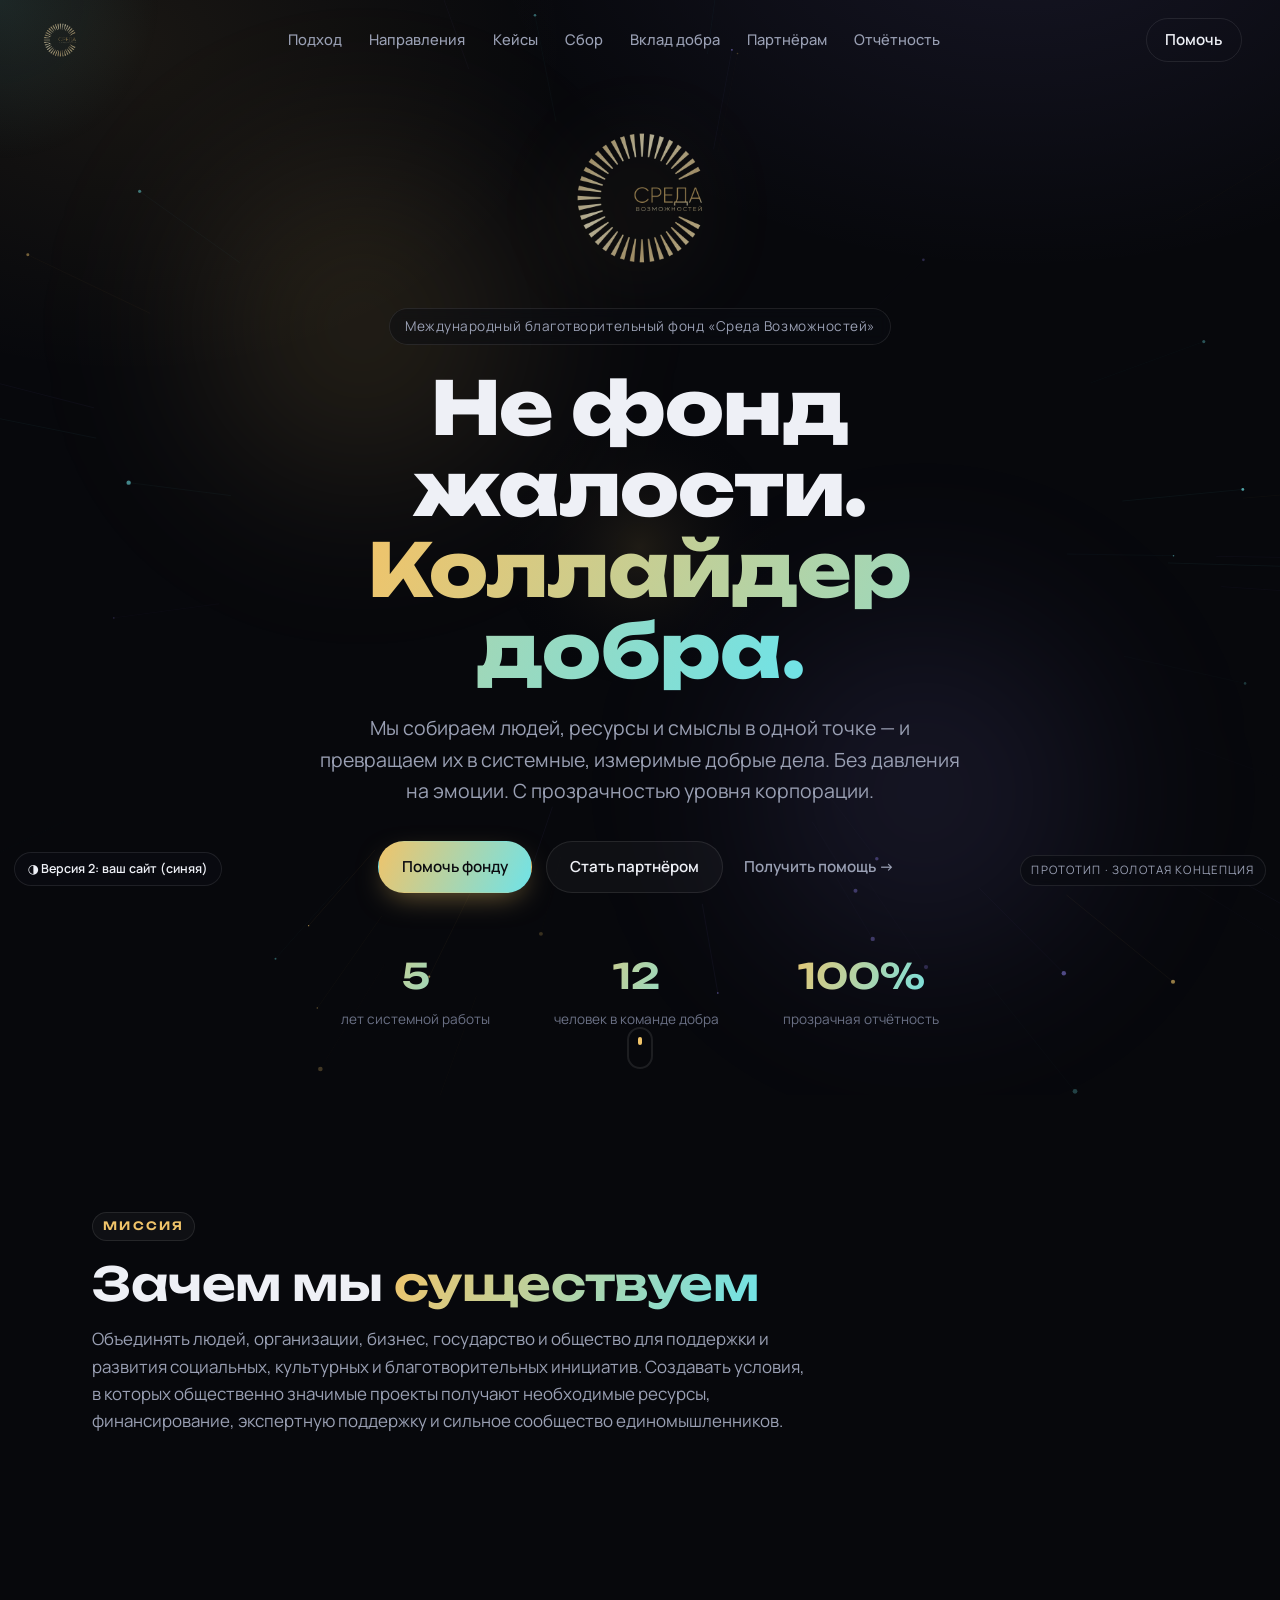
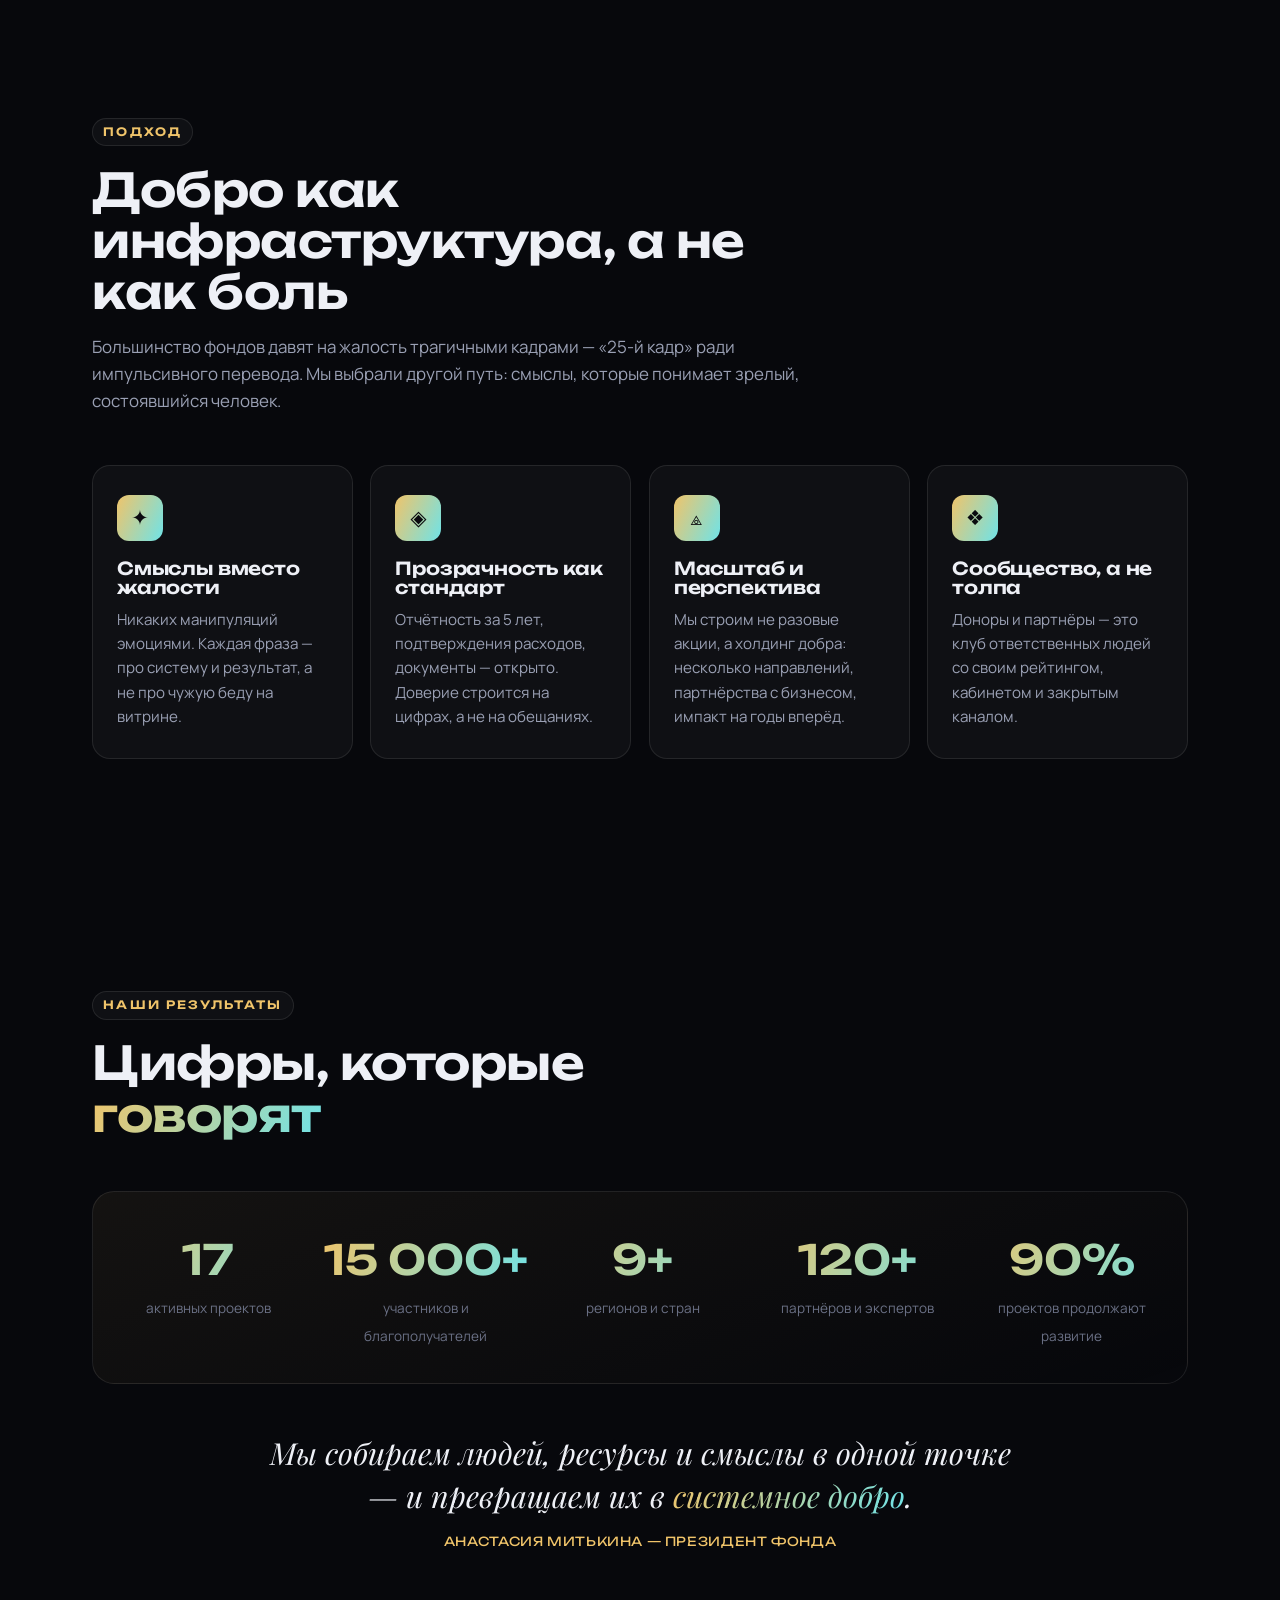
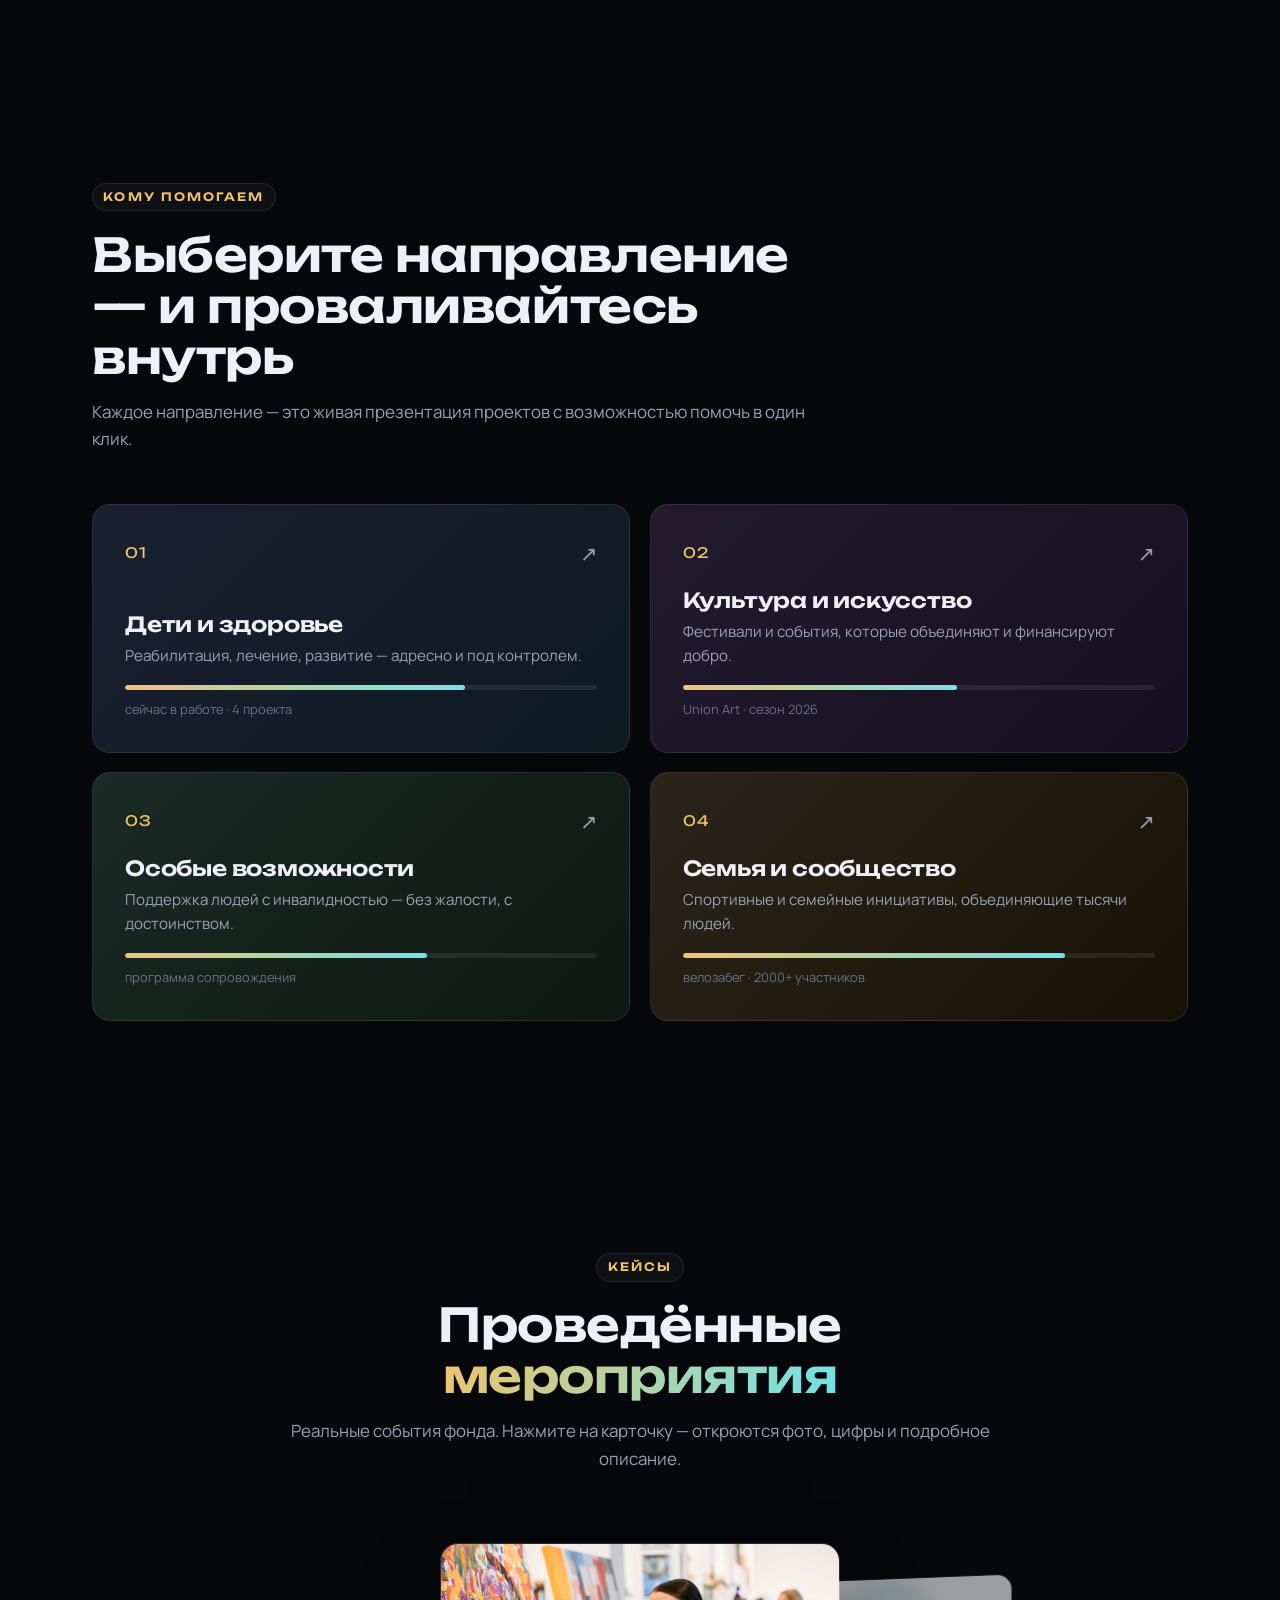
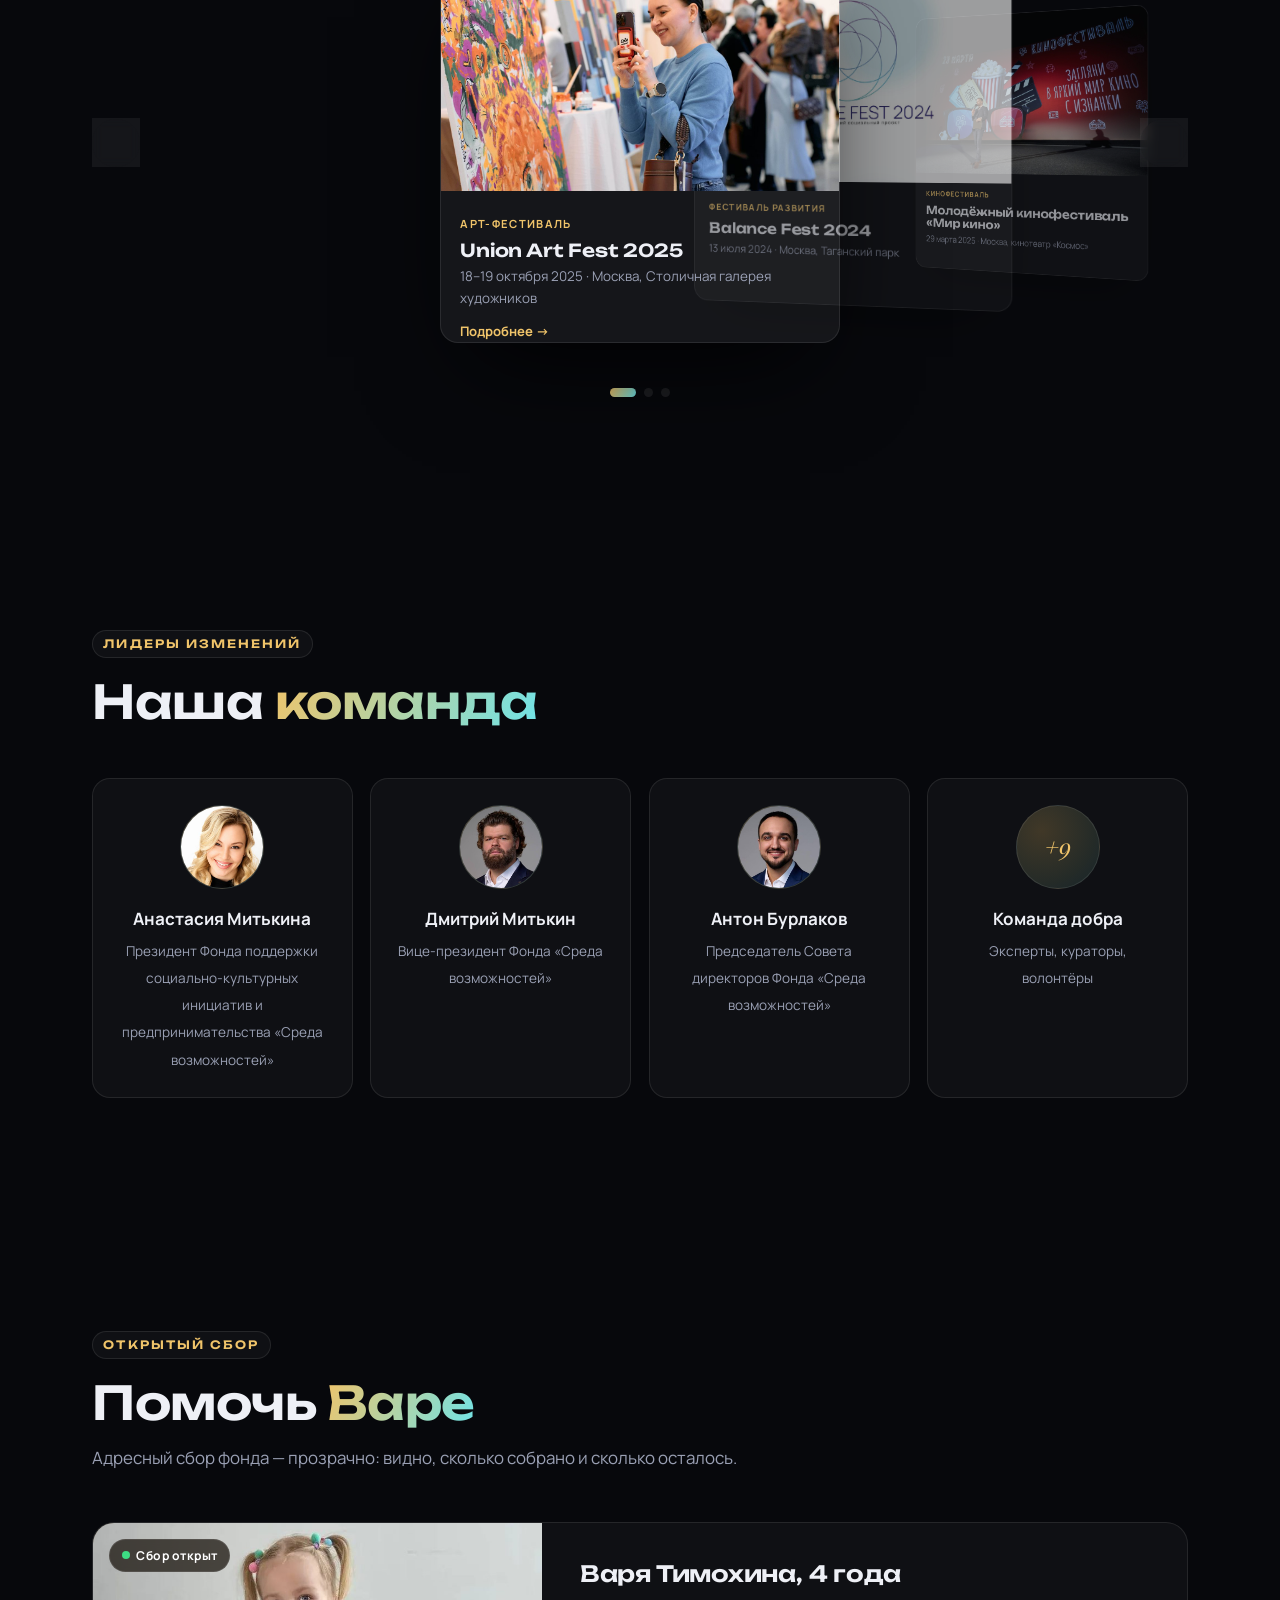
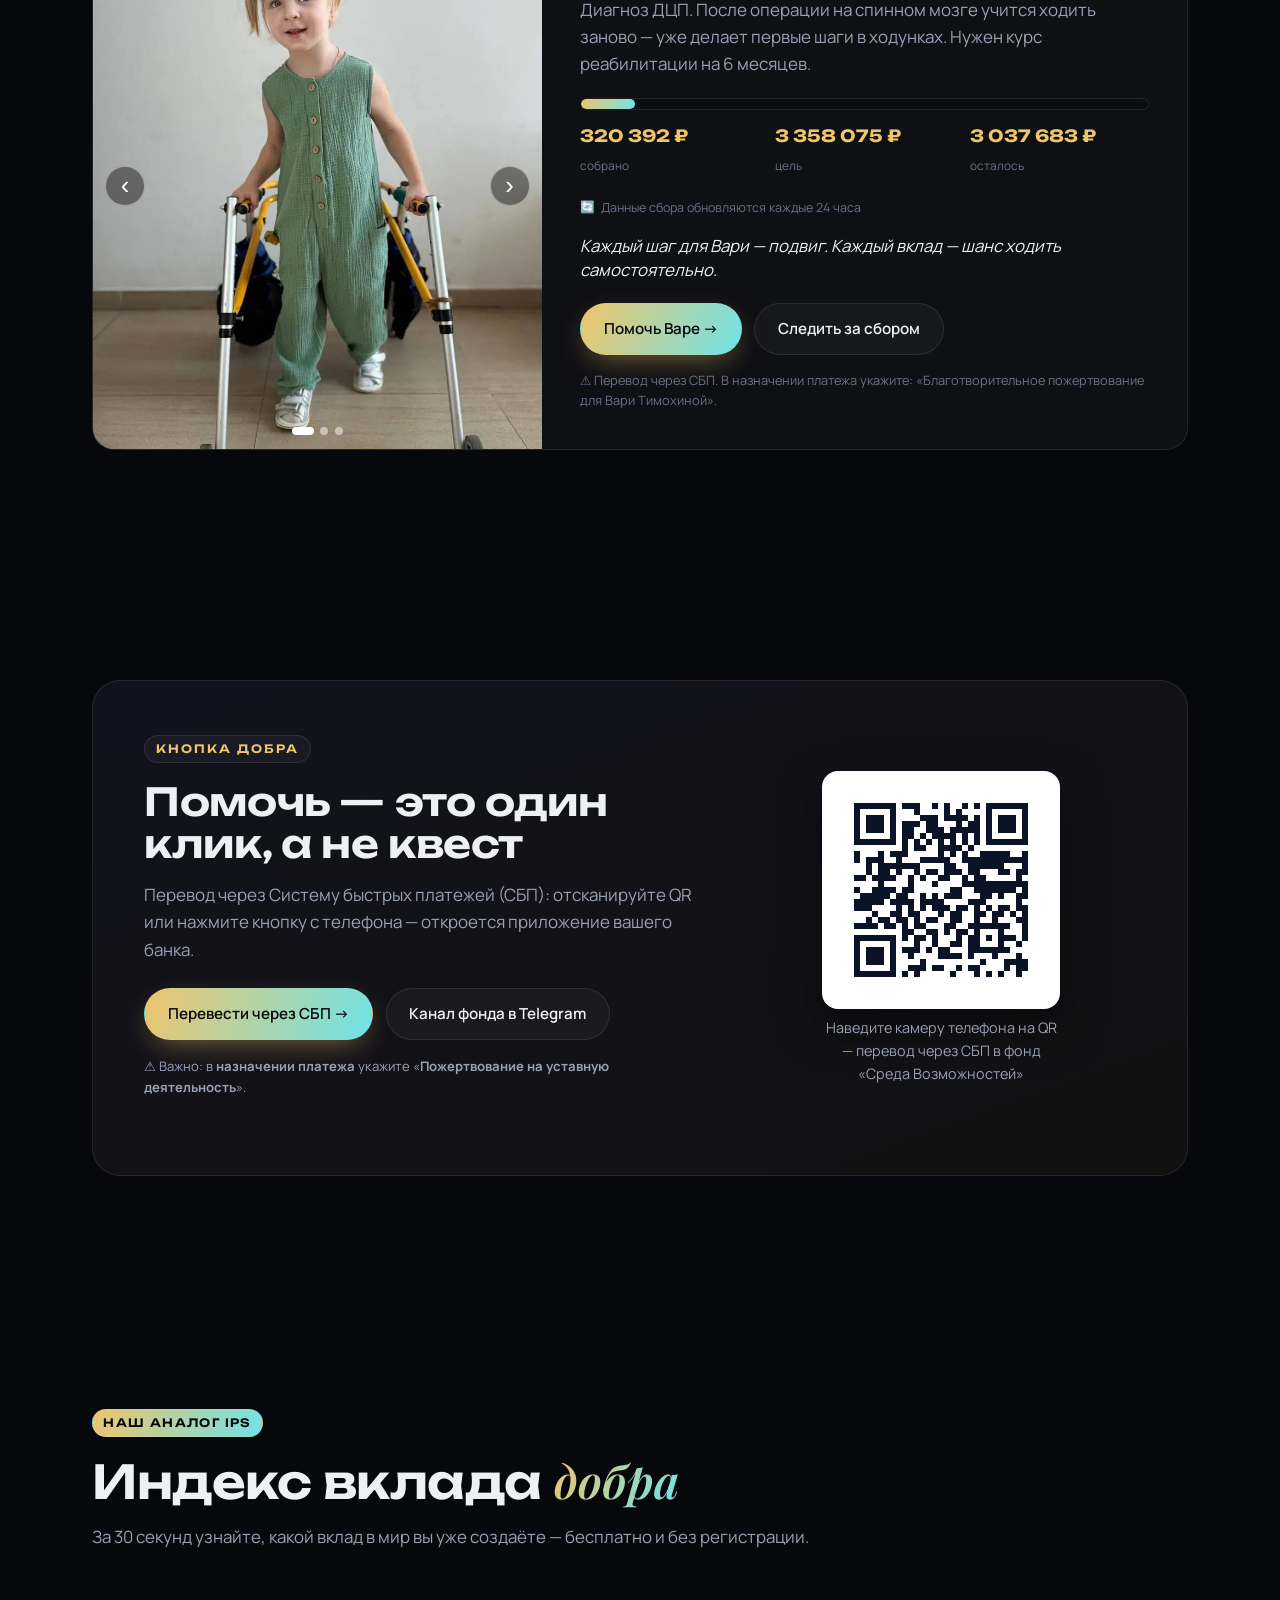
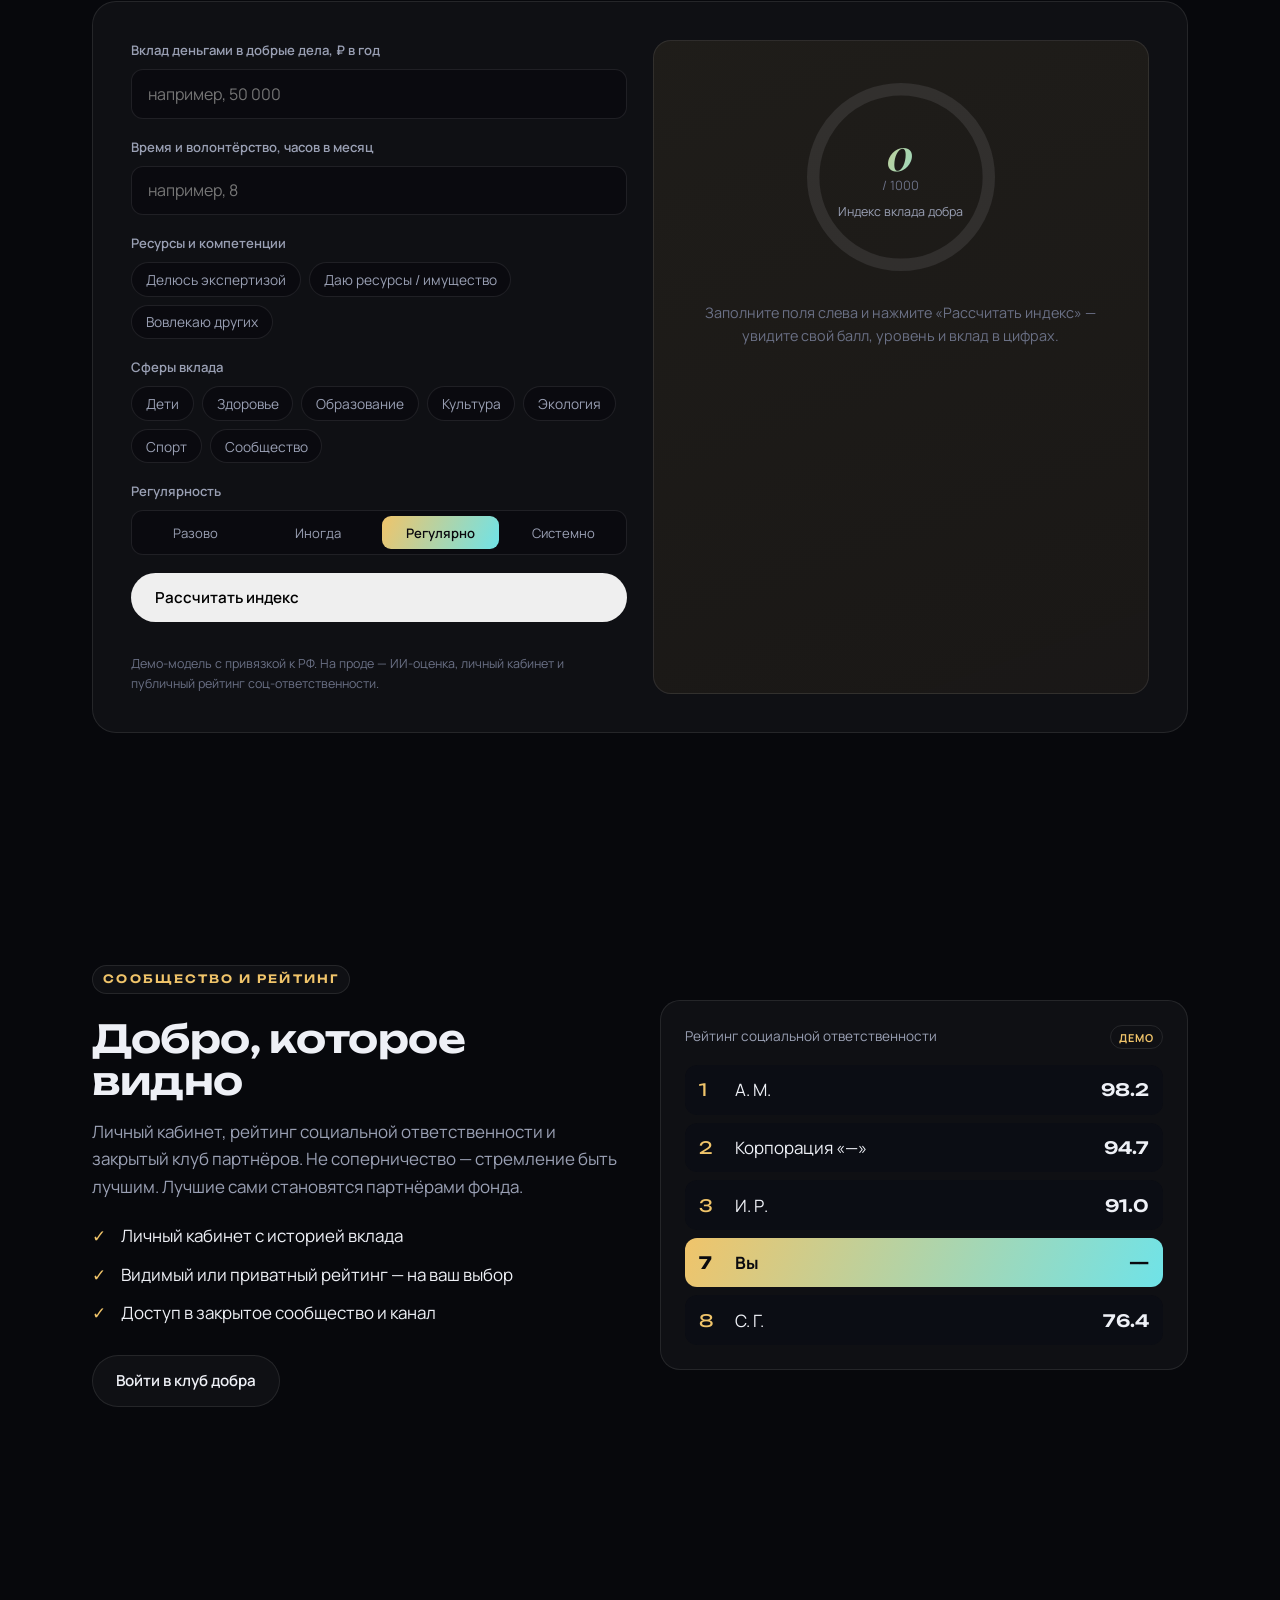
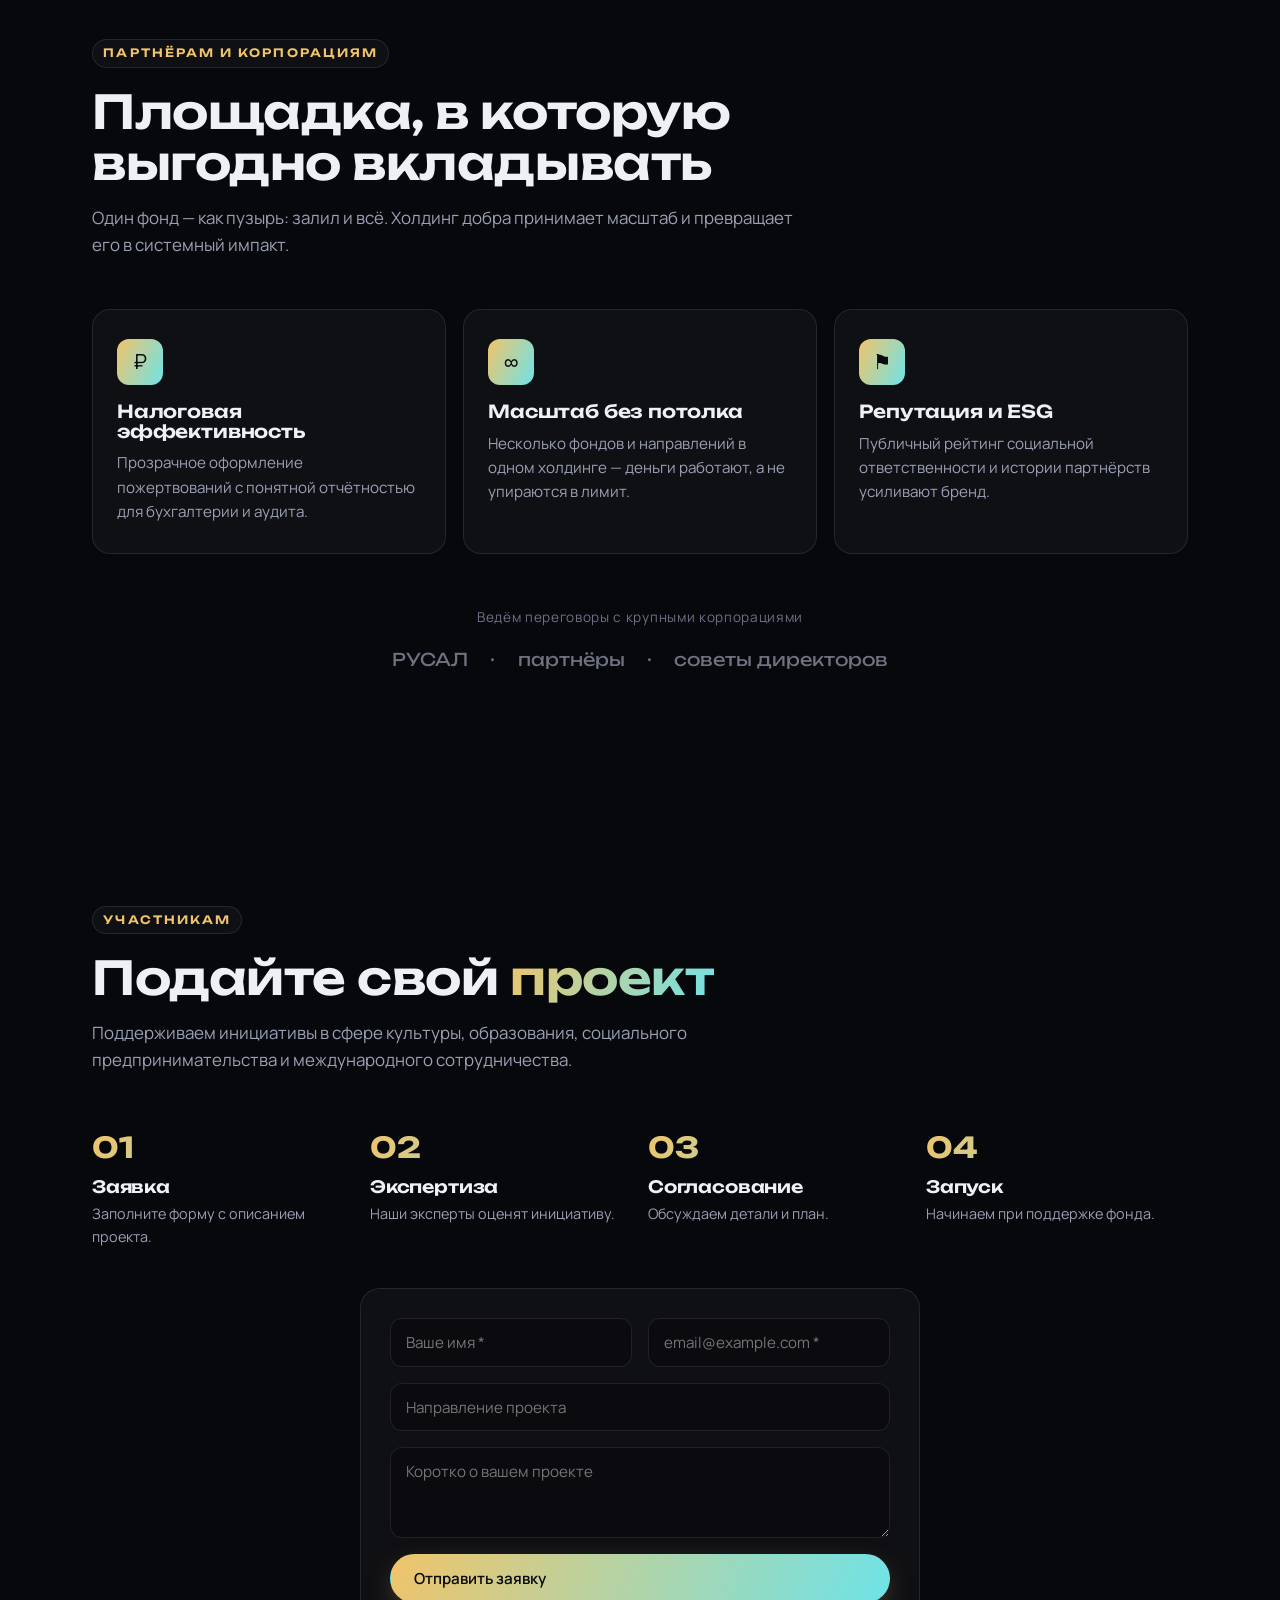
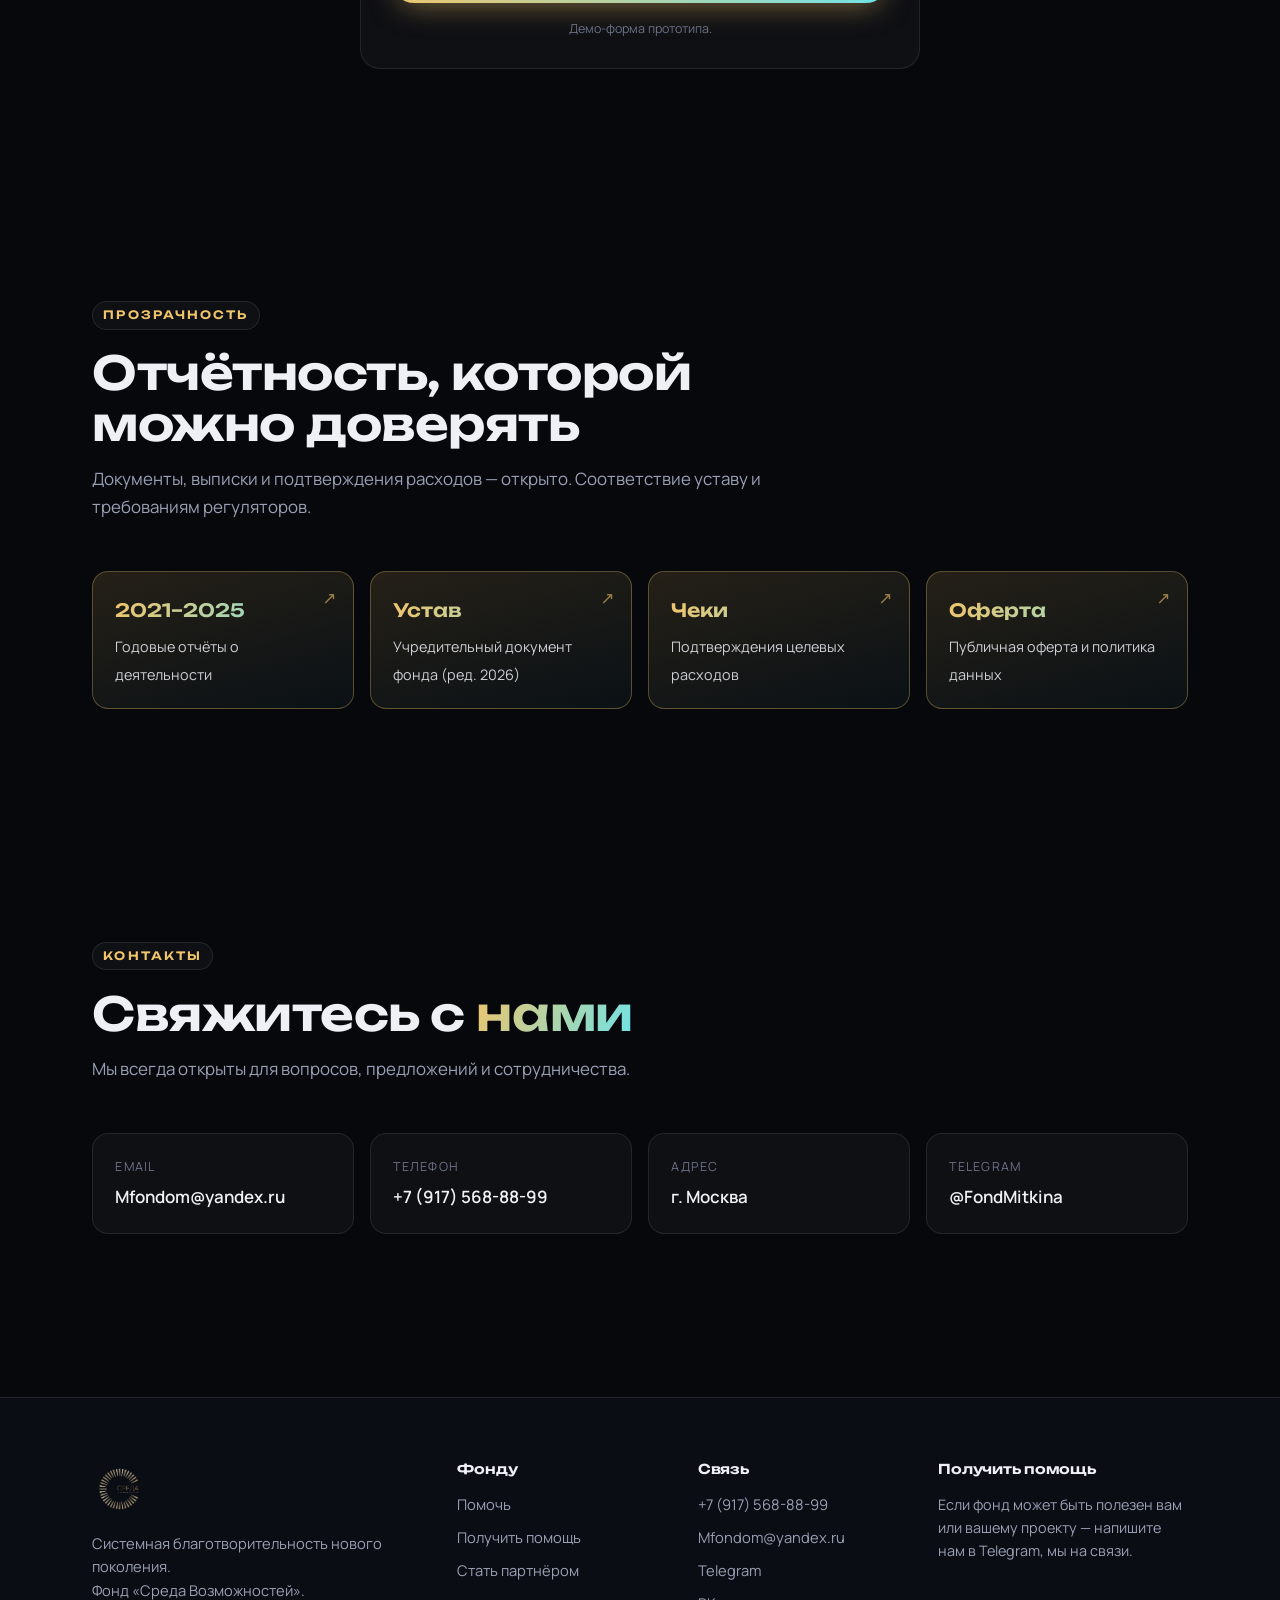
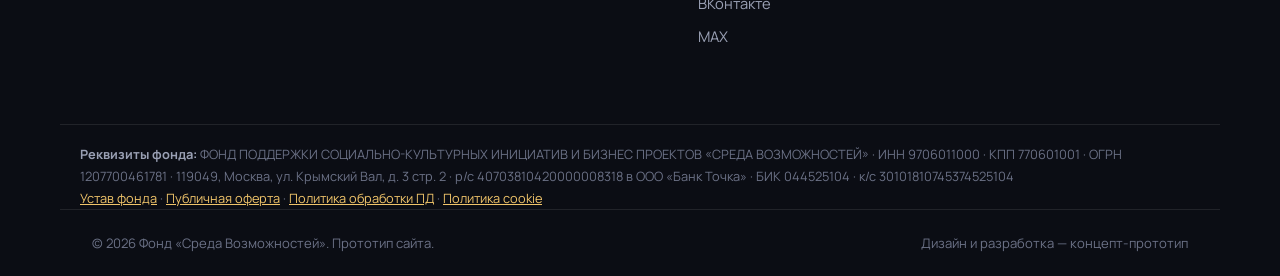
==== commit f69d3644: "parity: контент-симметрия версий — в синюю добавлены Сообщество/рейтинг + Прозрачность/отчётность; в" ====
--- a/index.html
+++ b/index.html
@@ -362,6 +362,25 @@
   </div>
 </section>
 
+<!-- ПОДАТЬ ПРОЕКТ -->
+<section class="section submit" id="submit">
+  <div class="section__head reveal center"><span class="eyebrow">Участникам</span><h2>Подайте свой <span class="grad">проект</span></h2>
+    <p class="section__sub">Поддерживаем инициативы в сфере культуры, образования, социального предпринимательства и международного сотрудничества.</p></div>
+  <div class="steps reveal">
+    <div class="step"><b>01</b><h4>Заявка</h4><p>Заполните форму с описанием проекта.</p></div>
+    <div class="step"><b>02</b><h4>Экспертиза</h4><p>Наши эксперты оценят инициативу.</p></div>
+    <div class="step"><b>03</b><h4>Согласование</h4><p>Обсуждаем детали и план.</p></div>
+    <div class="step"><b>04</b><h4>Запуск</h4><p>Начинаем при поддержке фонда.</p></div>
+  </div>
+  <form class="lead-form reveal" onsubmit="return false">
+    <div class="lf-row"><input type="text" placeholder="Ваше имя *" /><input type="email" placeholder="email@example.com *" /></div>
+    <input type="text" placeholder="Направление проекта" />
+    <textarea rows="3" placeholder="Коротко о вашем проекте"></textarea>
+    <button class="btn btn--gold" id="formBtn">Отправить заявку</button>
+    <span class="lf-note">Демо-форма прототипа.</span>
+  </form>
+</section>
+
 <!-- ПРОЗРАЧНОСТЬ -->
 <section class="section transparency" id="transparency">
   <div class="section__head reveal">
@@ -374,6 +393,18 @@
     <a href="docs/ustav-fonda.pdf" target="_blank" rel="noopener" class="doc reveal"><b>Устав</b><span>Учредительный документ фонда (ред. 2026)</span></a>
     <a href="https://t.me/FondMitkina" target="_blank" rel="noopener" class="doc reveal"><b>Чеки</b><span>Подтверждения целевых расходов</span></a>
     <a href="offer.html" class="doc reveal"><b>Оферта</b><span>Публичная оферта и политика данных</span></a>
+  </div>
+</section>
+
+<!-- КОНТАКТЫ -->
+<section class="section contacts" id="contacts">
+  <div class="section__head reveal"><span class="eyebrow">Контакты</span><h2>Свяжитесь с <span class="grad">нами</span></h2>
+    <p class="section__sub">Мы всегда открыты для вопросов, предложений и сотрудничества.</p></div>
+  <div class="contacts__grid reveal">
+    <a href="mailto:Mfondom@yandex.ru" class="contact"><span>Email</span><b>Mfondom@yandex.ru</b></a>
+    <a href="tel:+79175688899" class="contact"><span>Телефон</span><b>+7 (917) 568-88-99</b></a>
+    <div class="contact"><span>Адрес</span><b>г. Москва</b></div>
+    <a href="https://t.me/FondMitkina" target="_blank" rel="noopener" class="contact"><span>Telegram</span><b>@FondMitkina</b></a>
   </div>
 </section>
 
--- a/assets/css/style.css
+++ b/assets/css/style.css
@@ -223,6 +223,23 @@
 .board__rk{font-family:"Unbounded";color:var(--gold);width:20px}
 .board__nm{flex:1}
 .board__sc{font-family:"Unbounded";font-weight:600}
+/* подать проект + контакты (перенос из синей для симметрии) */
+.steps{display:grid;grid-template-columns:repeat(4,1fr);gap:1rem;margin-bottom:2.5rem}
+.step b{font-family:"Unbounded";font-size:1.8rem;background:var(--grad);-webkit-background-clip:text;background-clip:text;color:transparent;display:block;margin-bottom:.5rem}
+.step h4{margin-bottom:.3rem}
+.step p{color:var(--muted);font-size:.9rem}
+.lead-form{max-width:560px;margin:0 auto;background:var(--surface);border:1px solid var(--border);border-radius:20px;padding:1.8rem;display:grid;gap:1rem}
+.lf-row{display:grid;grid-template-columns:1fr 1fr;gap:1rem}
+.lead-form input,.lead-form textarea{width:100%;background:var(--deep);border:1px solid var(--border);border-radius:12px;color:var(--text);font-family:"Manrope";padding:.85em 1em;font-size:.95rem;transition:border-color .25s}
+.lead-form input:focus,.lead-form textarea:focus{outline:none;border-color:var(--gold)}
+.lf-note{font-size:.78rem;color:var(--dim);text-align:center}
+.contacts__grid{display:grid;grid-template-columns:repeat(4,1fr);gap:1rem}
+.contact{background:var(--surface);border:1px solid var(--border);border-radius:16px;padding:1.4rem;transition:.3s}
+.contact:hover{border-color:var(--gold);transform:translateY(-4px)}
+.contact span{display:block;font-size:.78rem;color:var(--dim);text-transform:uppercase;letter-spacing:.1em;margin-bottom:.4rem}
+.contact b{font-weight:600}
+@media(max-width:820px){.steps,.contacts__grid{grid-template-columns:repeat(2,1fr)}}
+@media(max-width:520px){.steps,.contacts__grid,.lf-row{grid-template-columns:1fr}}
 
 /* partners */
 .partners__logos{margin-top:3rem;text-align:center;color:var(--dim)}
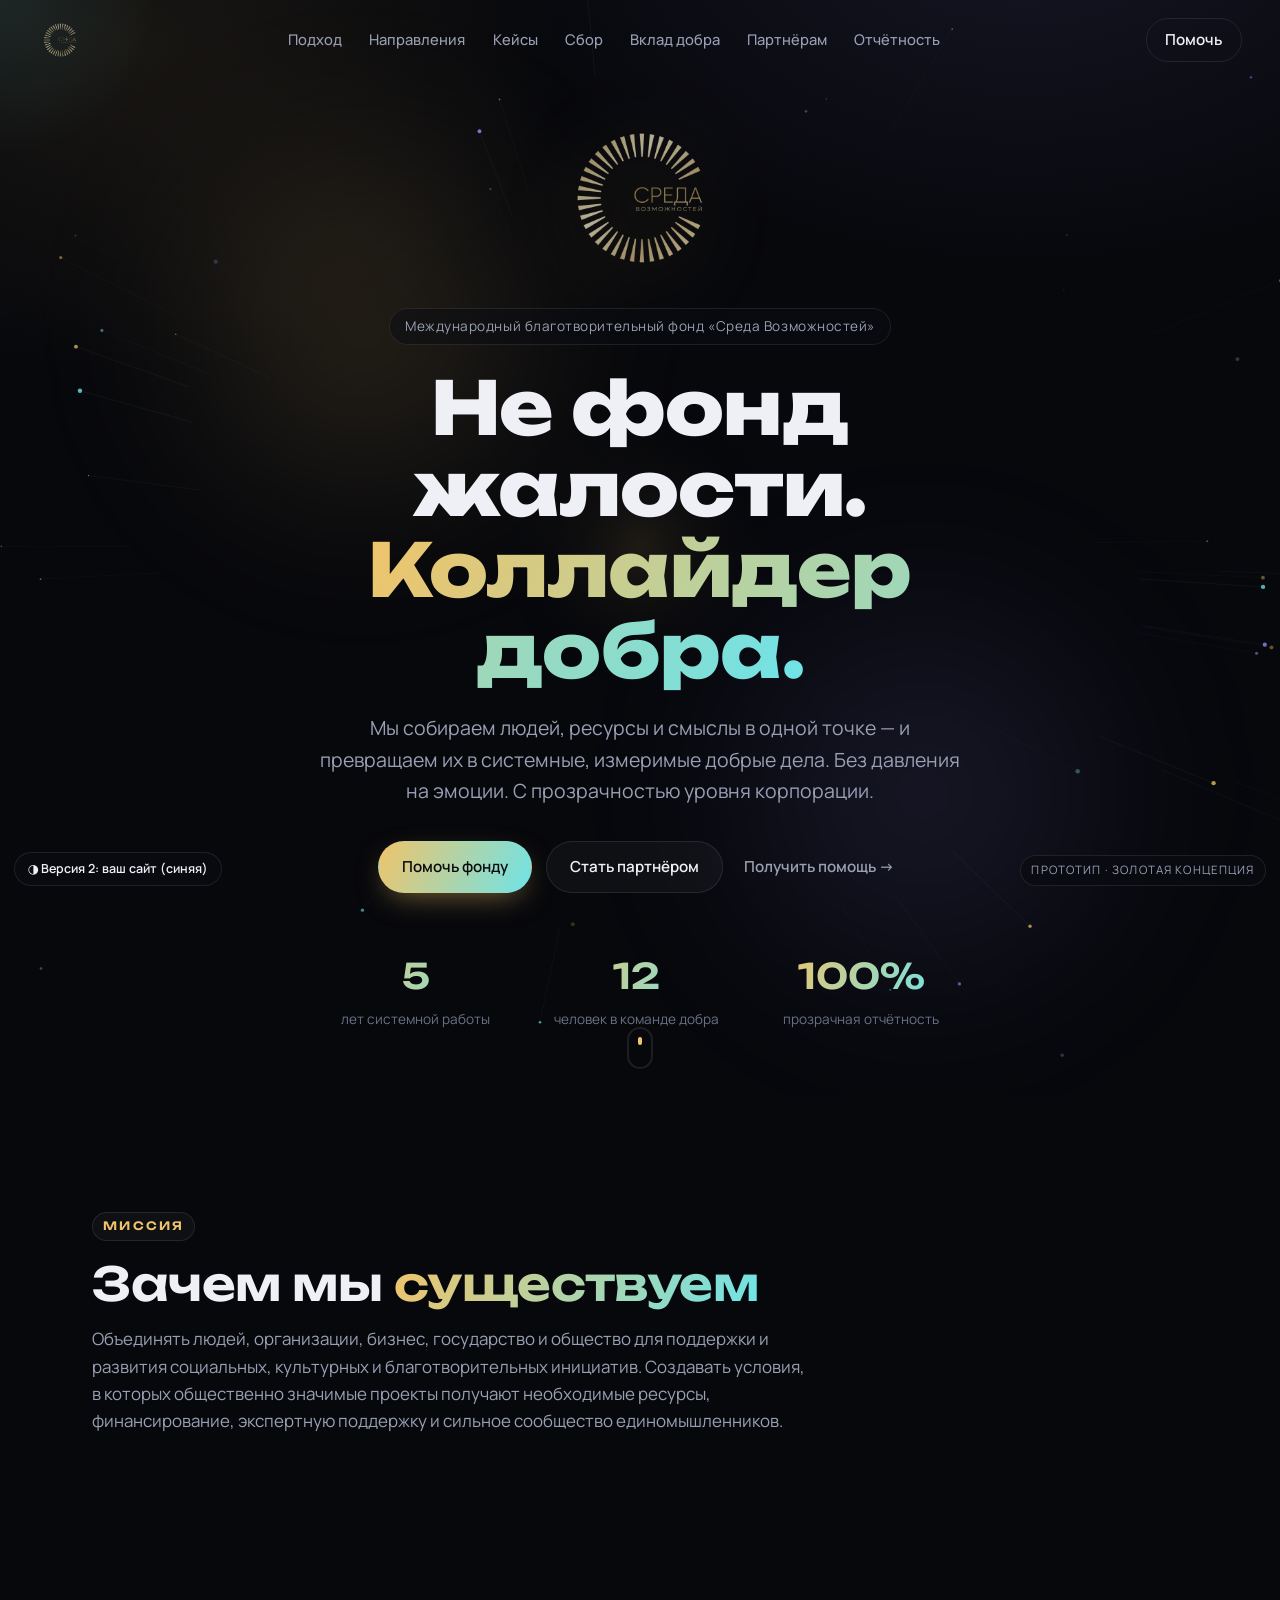
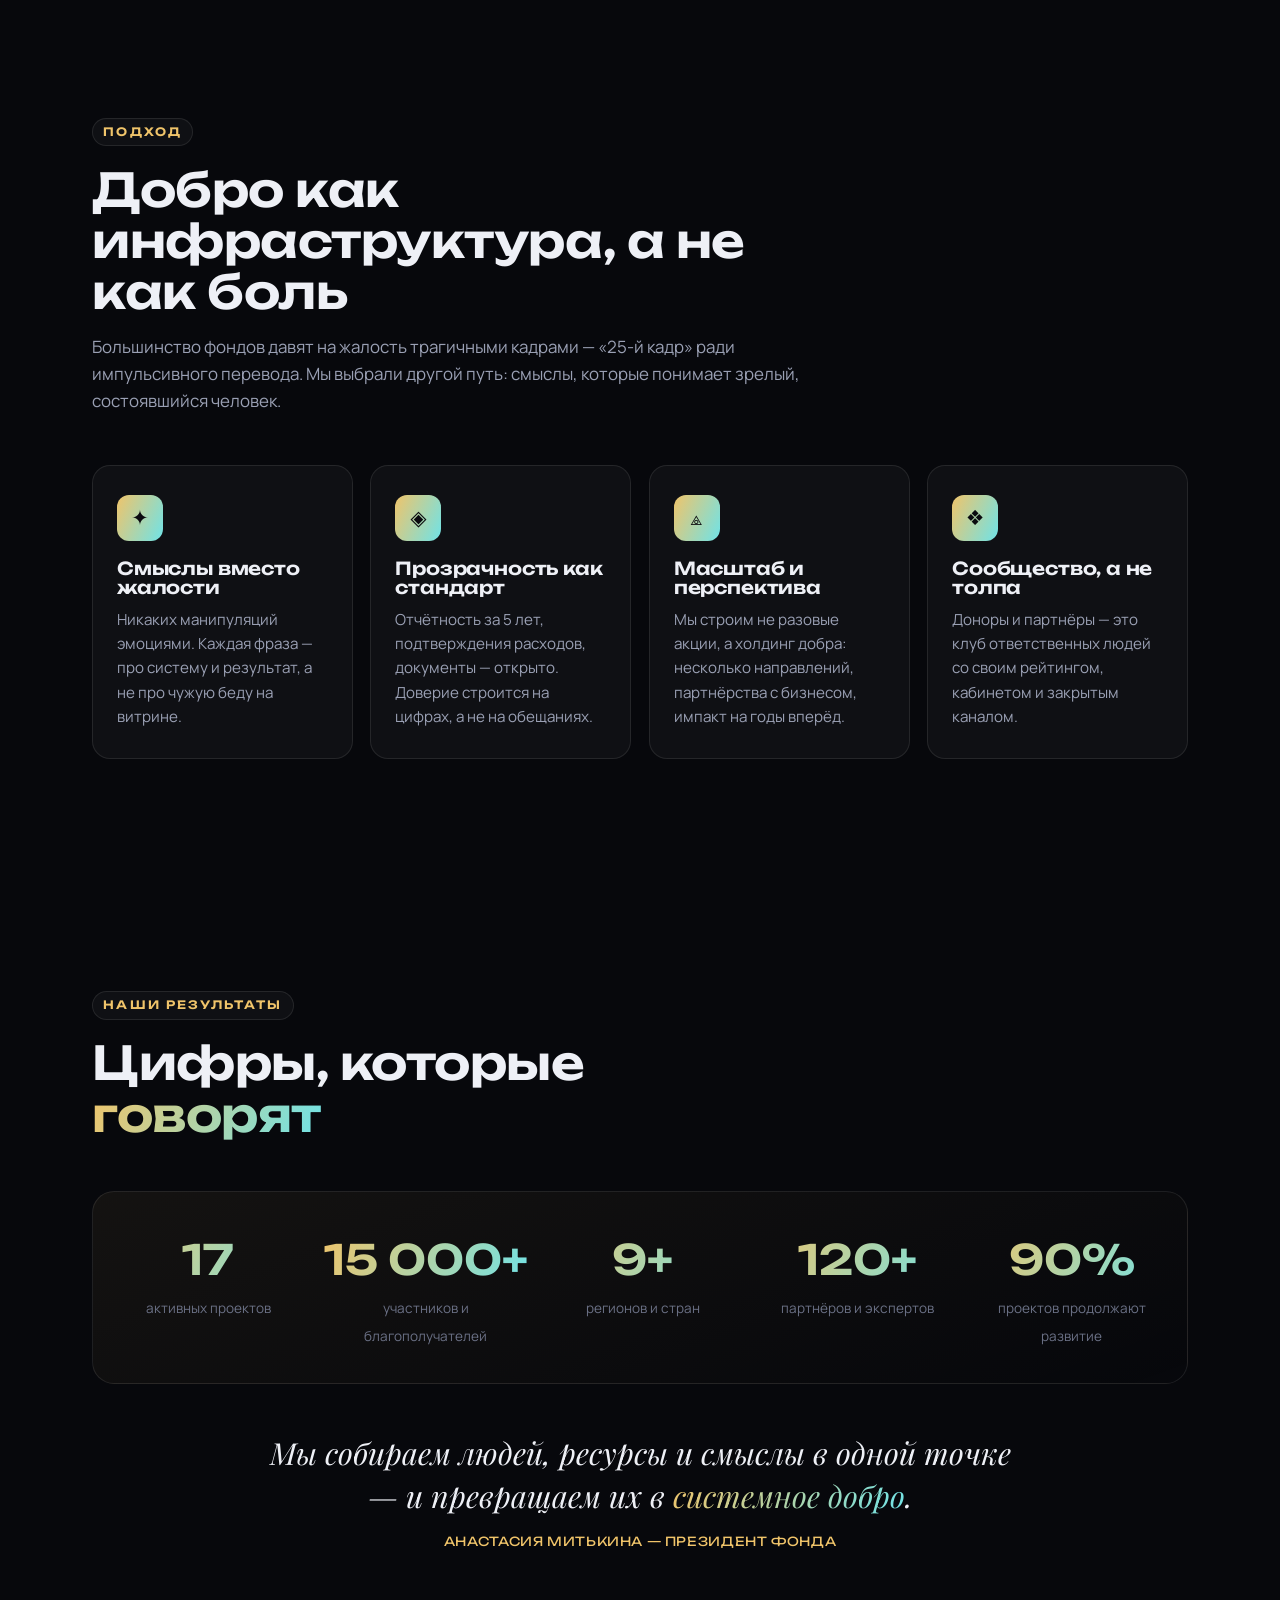
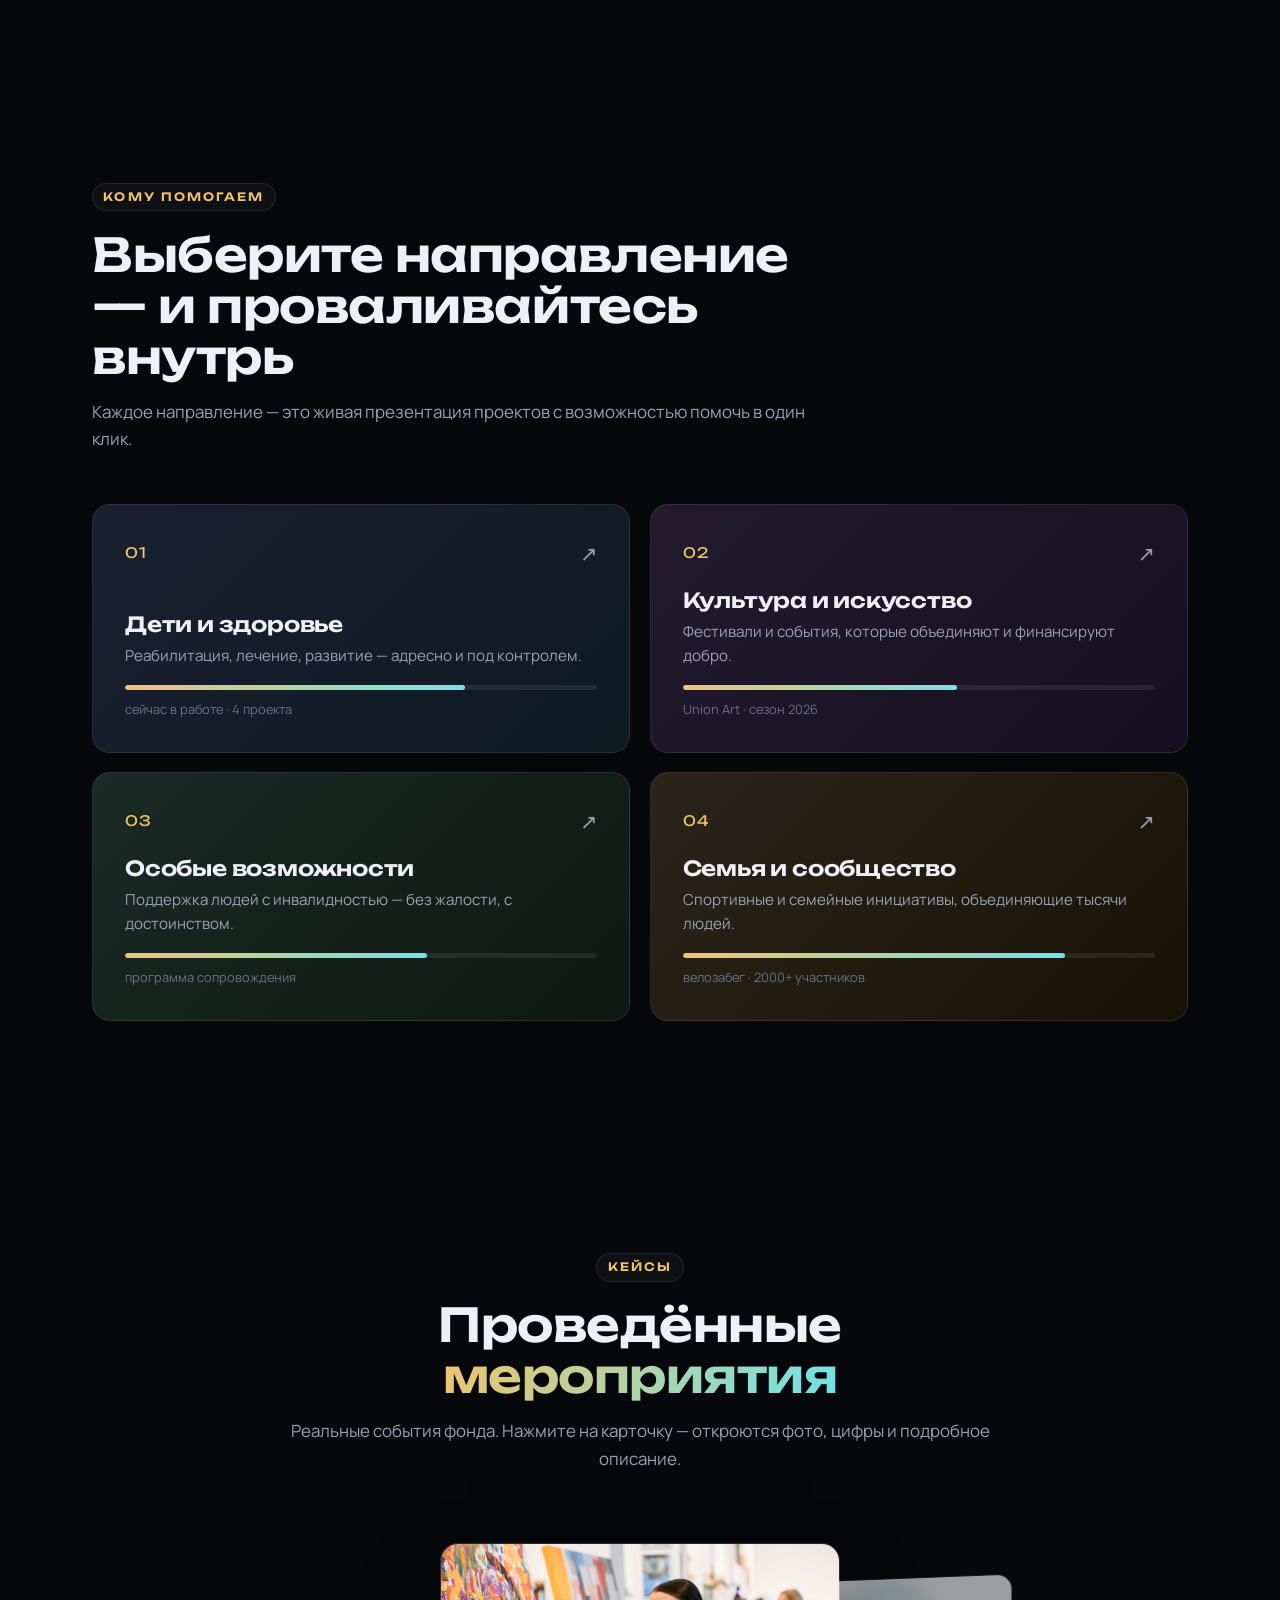
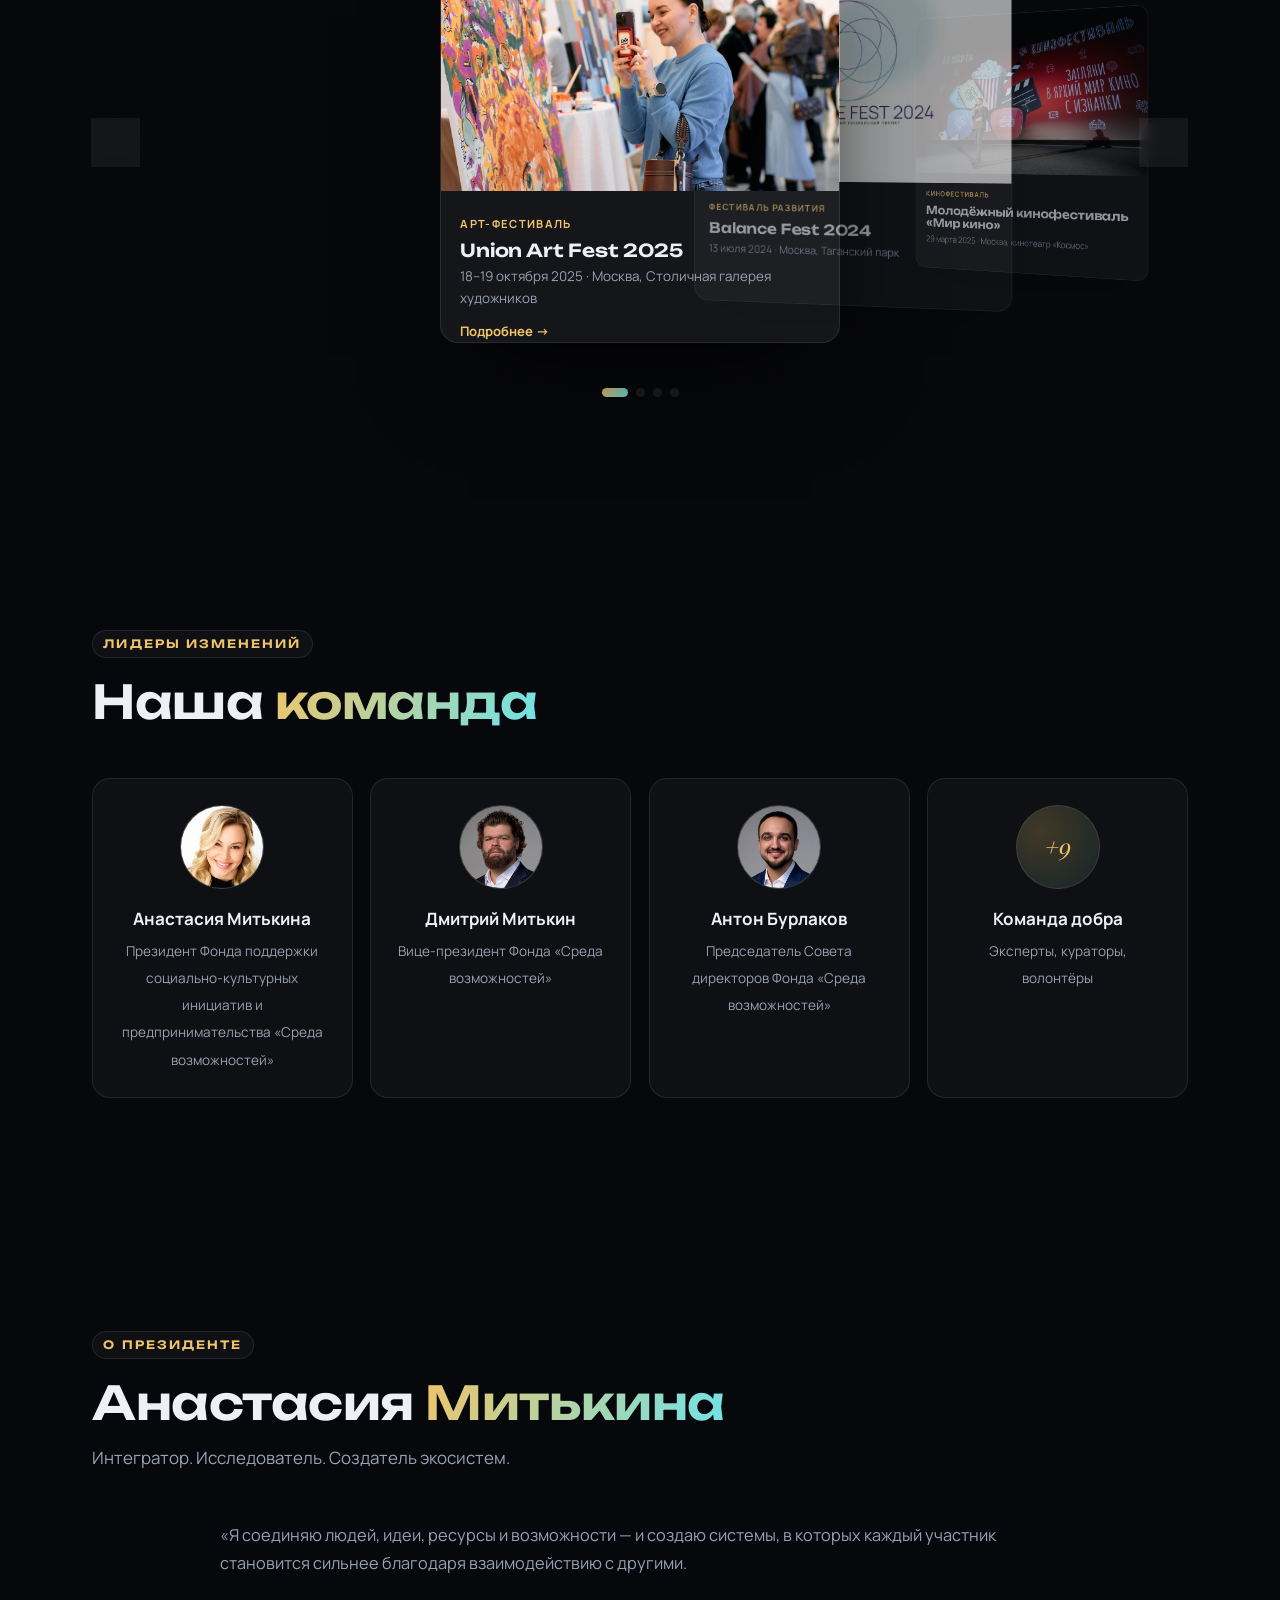
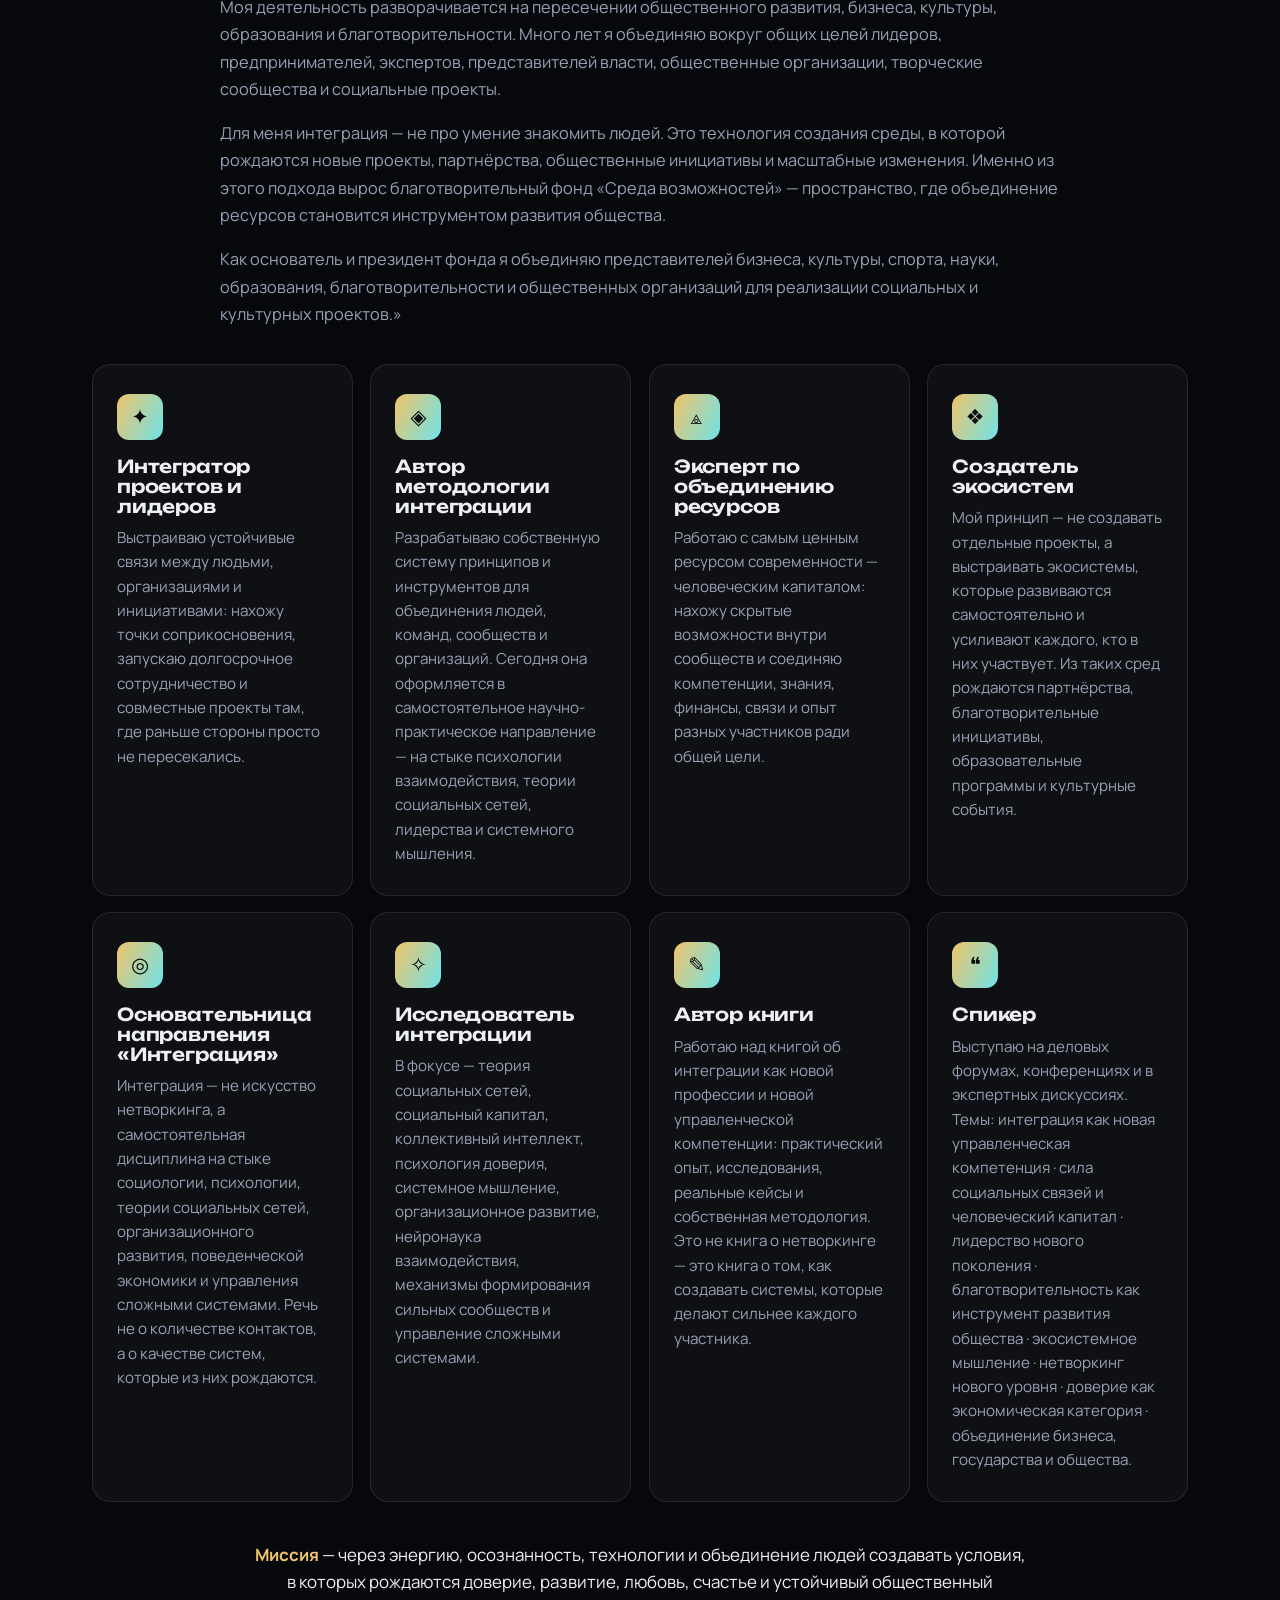
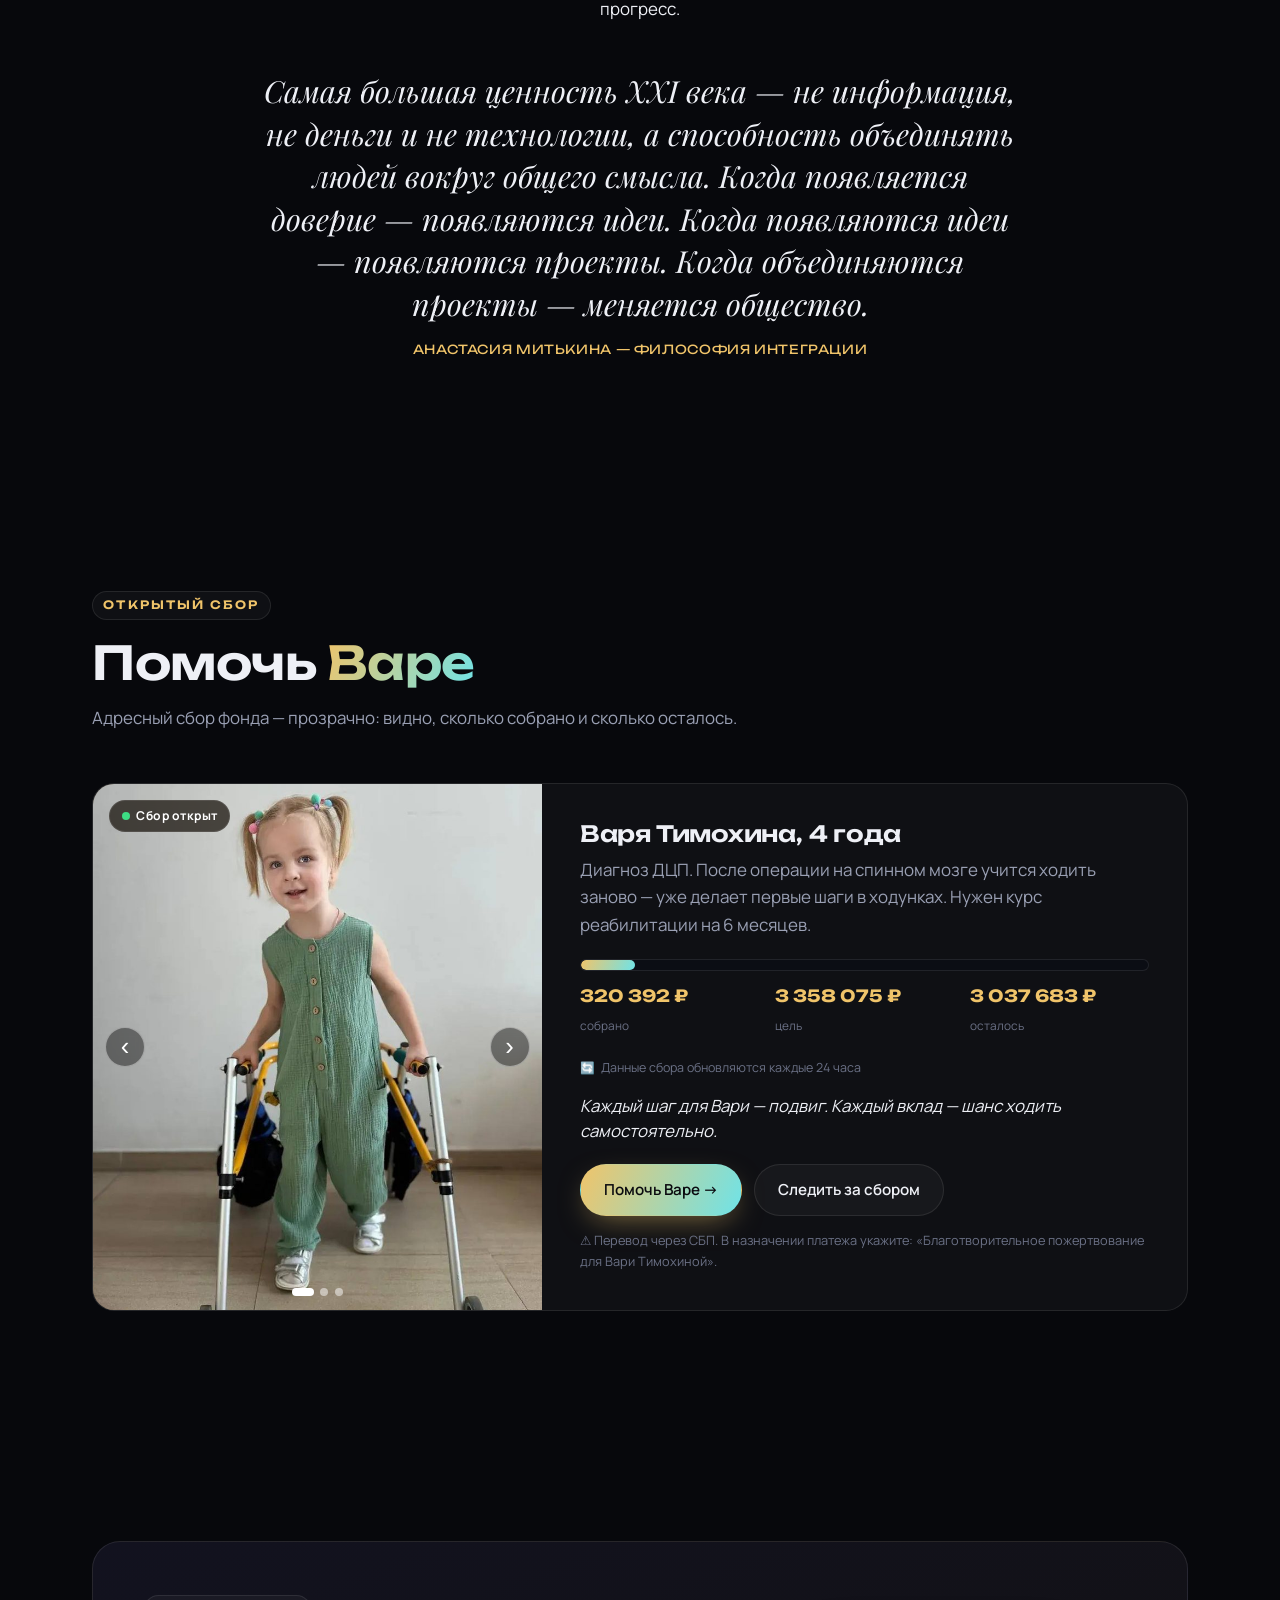
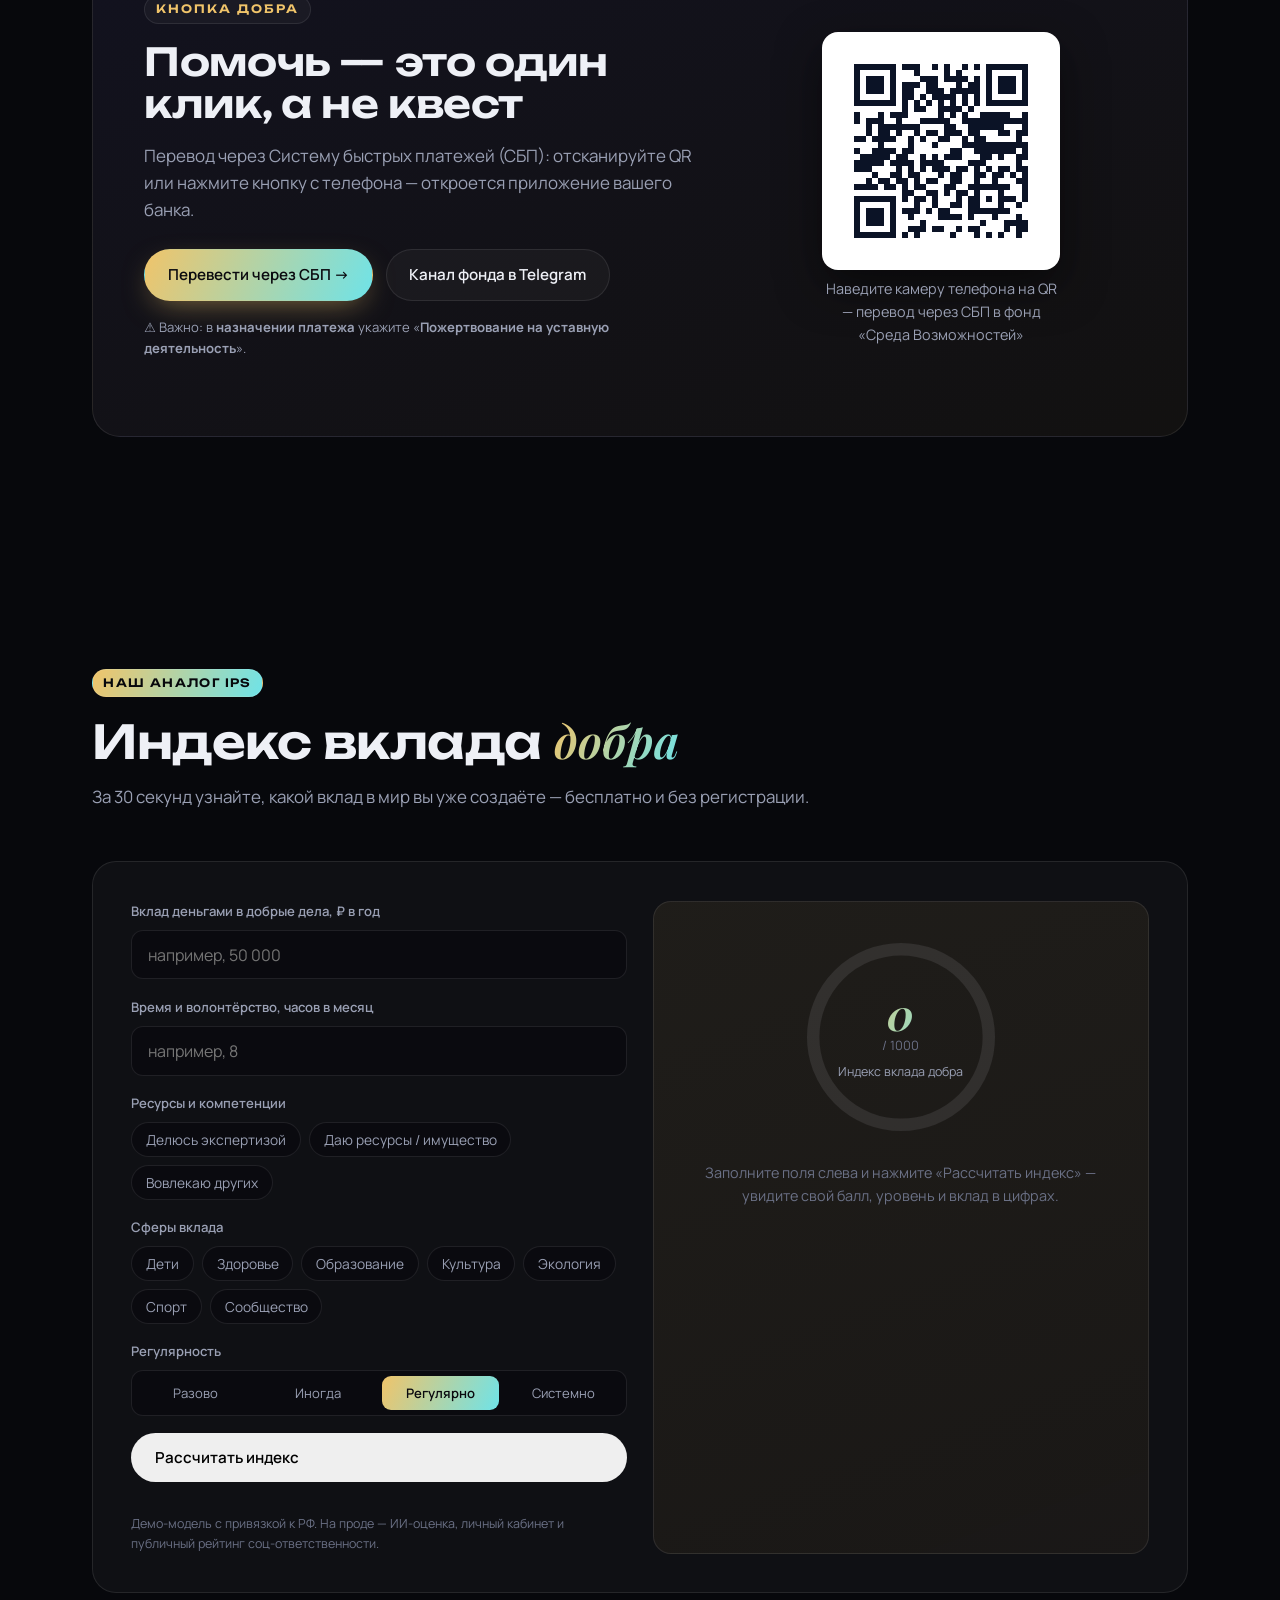
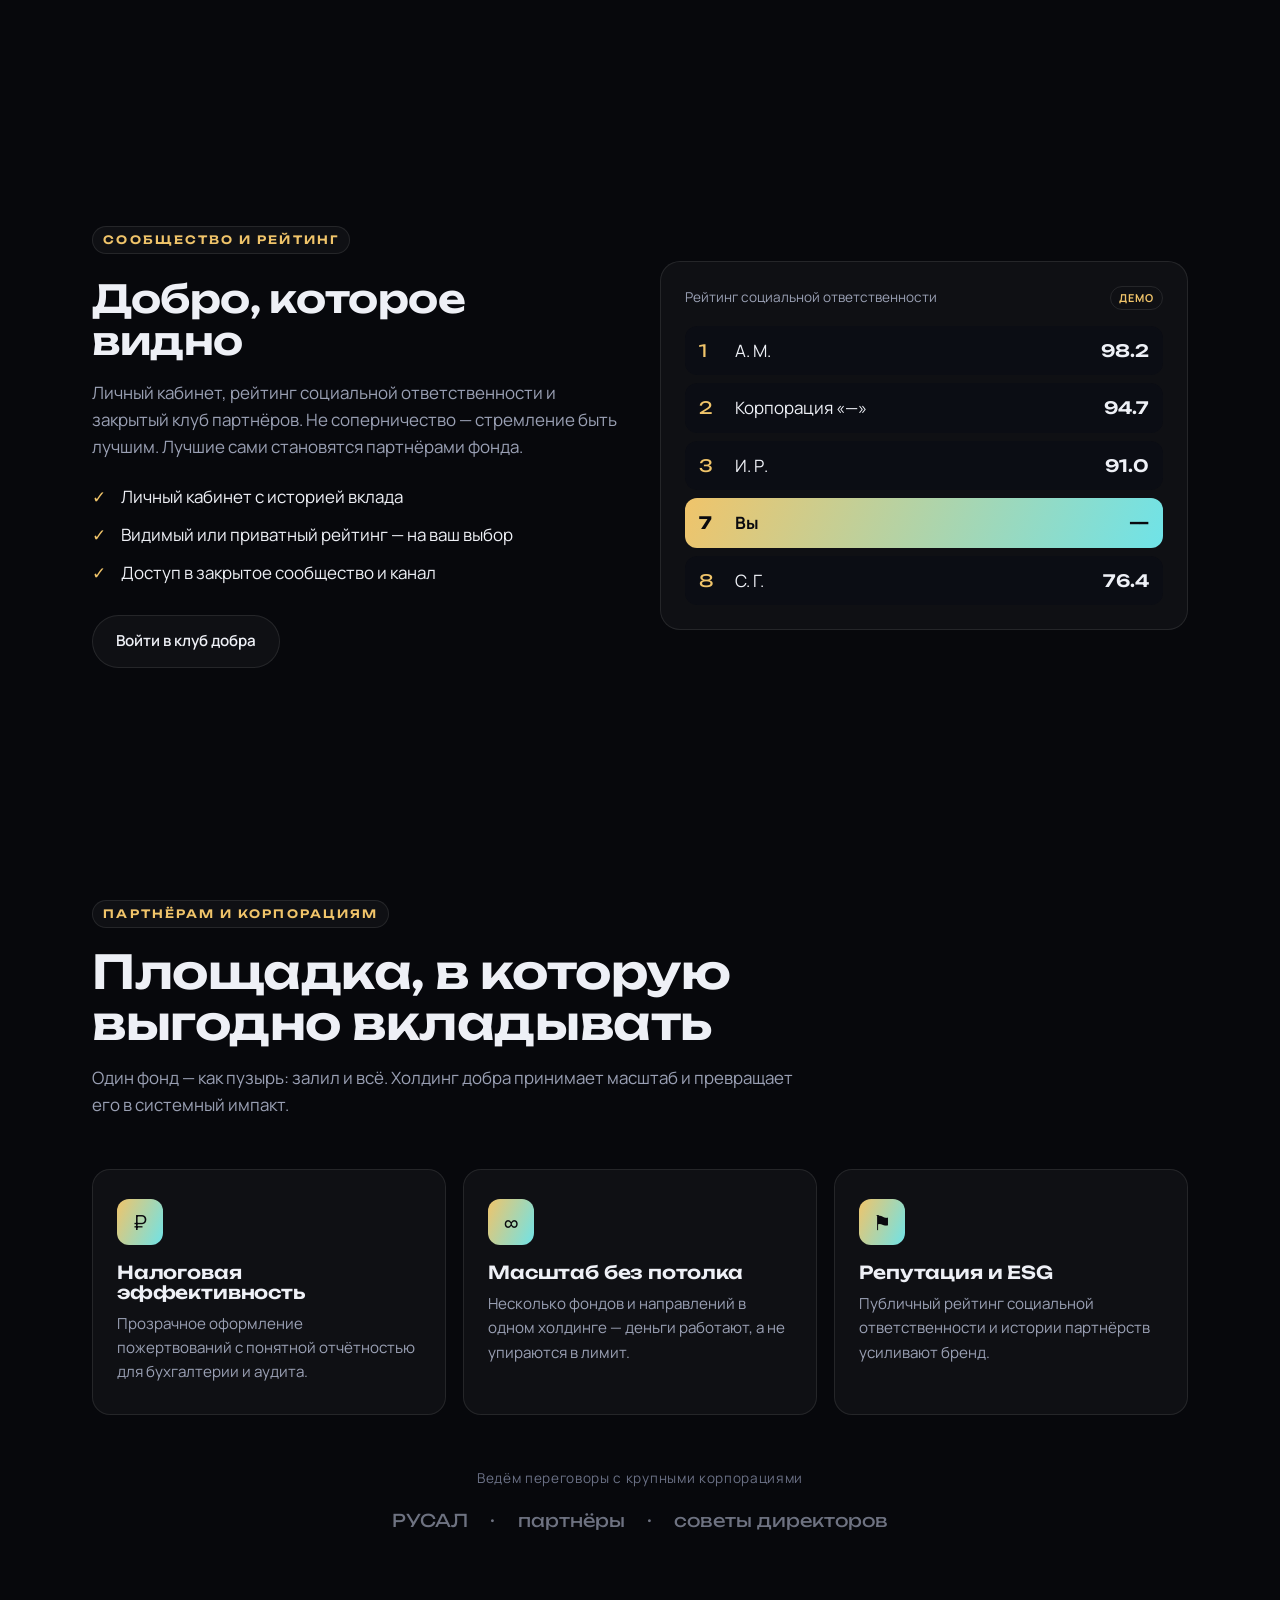
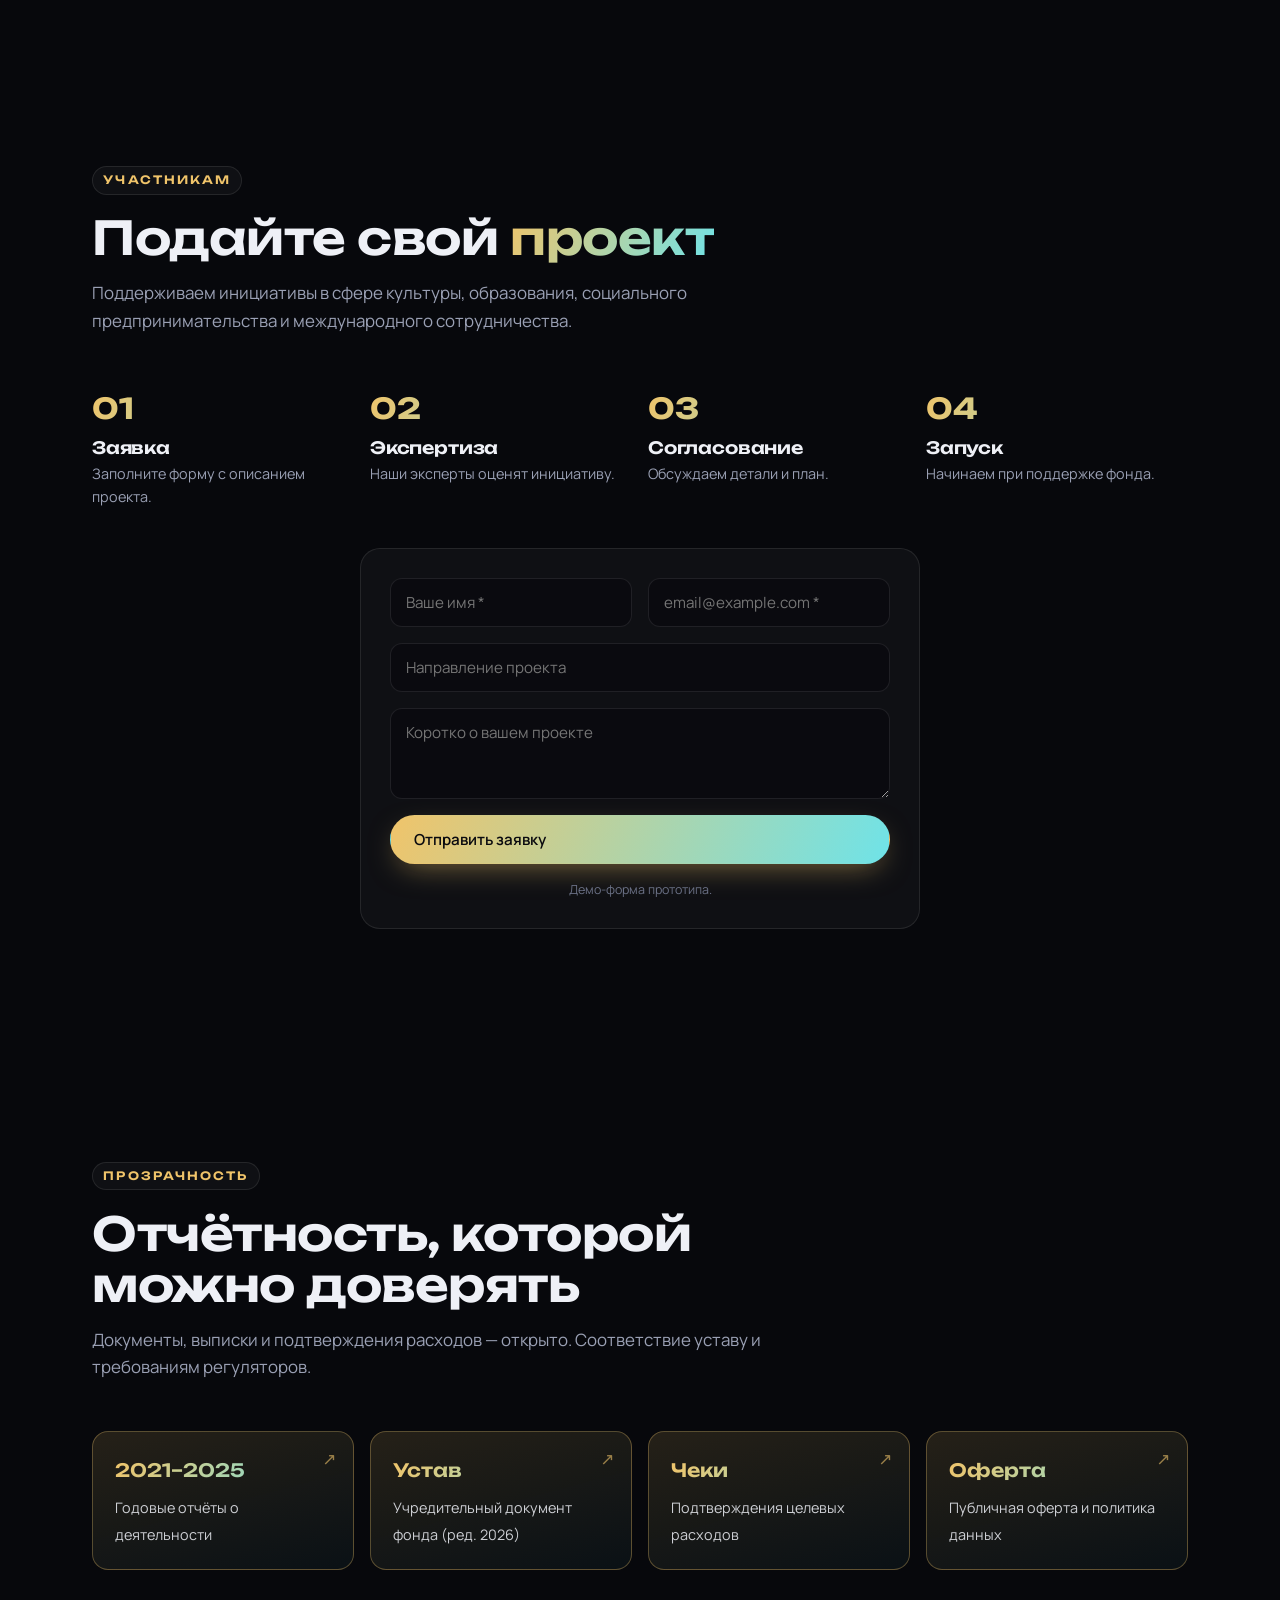
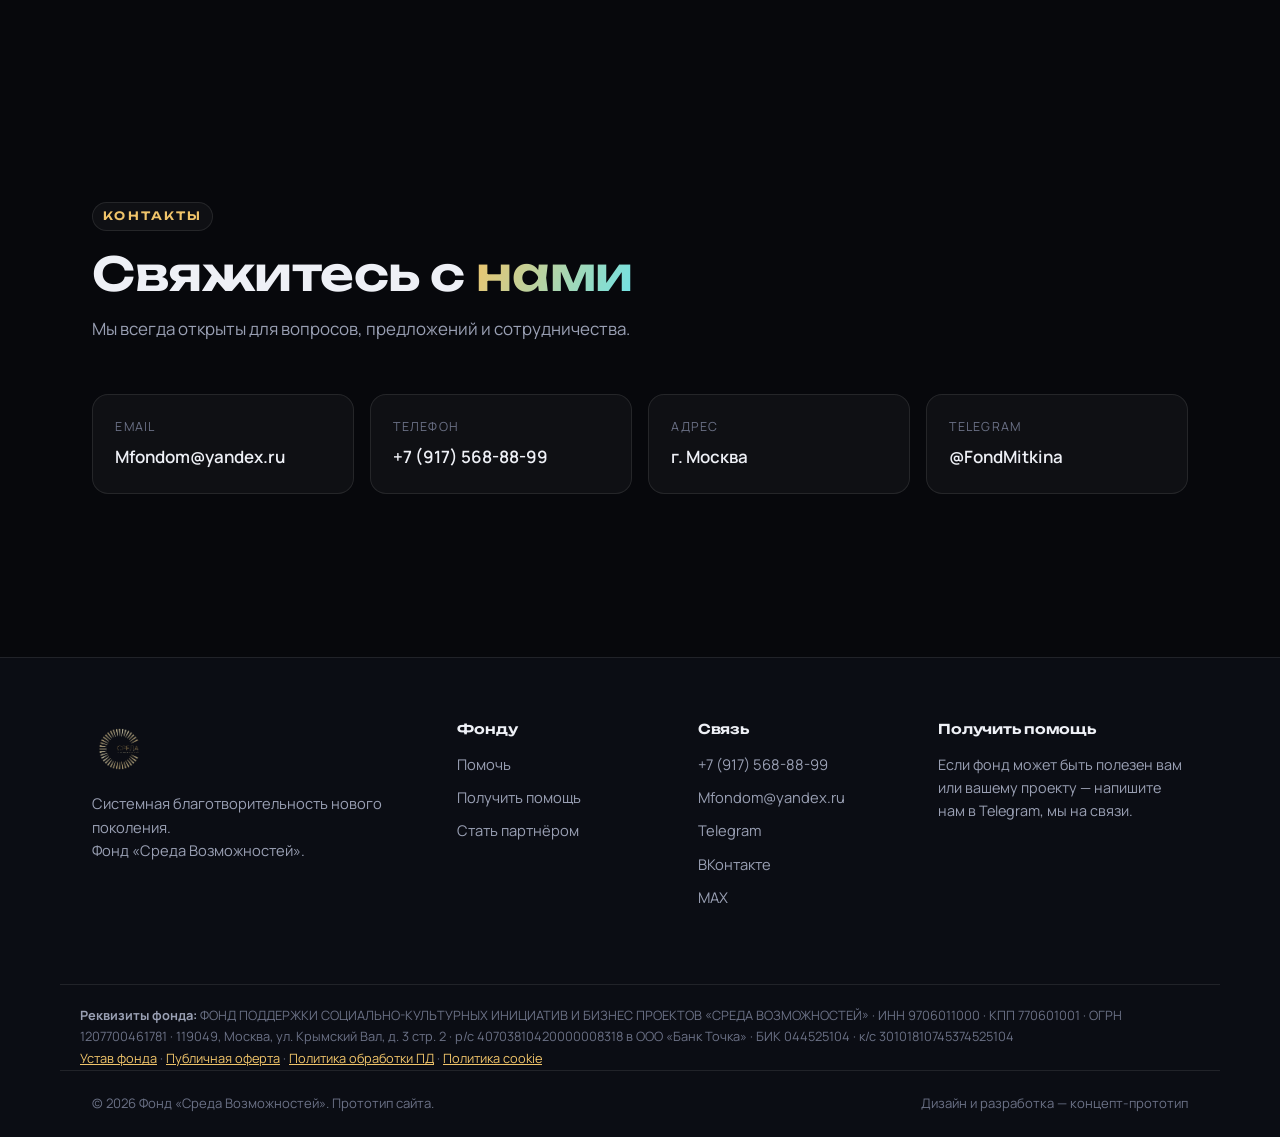
==== commit 65ca5fa4: "content: секция «О президенте» — полное позиционирование Анастасии Митькиной (интегратор/методология" ====
--- a/index.html
+++ b/index.html
@@ -196,6 +196,38 @@
   </div>
 </section>
 
+<!-- О ПРЕЗИДЕНТЕ -->
+<section class="section president" id="president">
+  <div class="section__head reveal center">
+    <span class="eyebrow">О президенте</span>
+    <h2>Анастасия <span class="grad">Митькина</span></h2>
+    <p class="section__sub">Интегратор. Исследователь. Создатель экосистем.</p>
+  </div>
+  <div class="pres-intro reveal">
+    <p>«Я соединяю людей, идеи, ресурсы и возможности — и создаю системы, в которых каждый участник становится сильнее благодаря взаимодействию с другими.</p>
+    <p>Моя деятельность разворачивается на пересечении общественного развития, бизнеса, культуры, образования и благотворительности. Много лет я объединяю вокруг общих целей лидеров, предпринимателей, экспертов, представителей власти, общественные организации, творческие сообщества и социальные проекты.</p>
+    <p>Для меня интеграция — не про умение знакомить людей. Это технология создания среды, в которой рождаются новые проекты, партнёрства, общественные инициативы и масштабные изменения. Именно из этого подхода вырос благотворительный фонд «Среда возможностей» — пространство, где объединение ресурсов становится инструментом развития общества.</p>
+    <p>Как основатель и президент фонда я объединяю представителей бизнеса, культуры, спорта, науки, образования, благотворительности и общественных организаций для реализации социальных и культурных проектов.»</p>
+  </div>
+  <div class="cards">
+    <article class="card reveal"><div class="card__ic">✦</div><h3>Интегратор проектов и лидеров</h3><p>Выстраиваю устойчивые связи между людьми, организациями и инициативами: нахожу точки соприкосновения, запускаю долгосрочное сотрудничество и совместные проекты там, где раньше стороны просто не пересекались.</p></article>
+    <article class="card reveal"><div class="card__ic">◈</div><h3>Автор методологии интеграции</h3><p>Разрабатываю собственную систему принципов и инструментов для объединения людей, команд, сообществ и организаций. Сегодня она оформляется в самостоятельное научно-практическое направление — на стыке психологии взаимодействия, теории социальных сетей, лидерства и системного мышления.</p></article>
+    <article class="card reveal"><div class="card__ic">⟁</div><h3>Эксперт по объединению ресурсов</h3><p>Работаю с самым ценным ресурсом современности — человеческим капиталом: нахожу скрытые возможности внутри сообществ и соединяю компетенции, знания, финансы, связи и опыт разных участников ради общей цели.</p></article>
+    <article class="card reveal"><div class="card__ic">❖</div><h3>Создатель экосистем</h3><p>Мой принцип — не создавать отдельные проекты, а выстраивать экосистемы, которые развиваются самостоятельно и усиливают каждого, кто в них участвует. Из таких сред рождаются партнёрства, благотворительные инициативы, образовательные программы и культурные события.</p></article>
+  </div>
+  <div class="cards">
+    <article class="card reveal"><div class="card__ic">◎</div><h3>Основательница направления «Интеграция»</h3><p>Интеграция — не искусство нетворкинга, а самостоятельная дисциплина на стыке социологии, психологии, теории социальных сетей, организационного развития, поведенческой экономики и управления сложными системами. Речь не о количестве контактов, а о качестве систем, которые из них рождаются.</p></article>
+    <article class="card reveal"><div class="card__ic">✧</div><h3>Исследователь интеграции</h3><p>В фокусе — теория социальных сетей, социальный капитал, коллективный интеллект, психология доверия, системное мышление, организационное развитие, нейронаука взаимодействия, механизмы формирования сильных сообществ и управление сложными системами.</p></article>
+    <article class="card reveal"><div class="card__ic">✎</div><h3>Автор книги</h3><p>Работаю над книгой об интеграции как новой профессии и новой управленческой компетенции: практический опыт, исследования, реальные кейсы и собственная методология. Это не книга о нетворкинге — это книга о том, как создавать системы, которые делают сильнее каждого участника.</p></article>
+    <article class="card reveal"><div class="card__ic">❝</div><h3>Спикер</h3><p>Выступаю на деловых форумах, конференциях и в экспертных дискуссиях. Темы: интеграция как новая управленческая компетенция · сила социальных связей и человеческий капитал · лидерство нового поколения · благотворительность как инструмент развития общества · экосистемное мышление · нетворкинг нового уровня · доверие как экономическая категория · объединение бизнеса, государства и общества.</p></article>
+  </div>
+  <p class="pres-mission reveal"><b>Миссия</b> — через энергию, осознанность, технологии и объединение людей создавать условия, в которых рождаются доверие, развитие, любовь, счастье и устойчивый общественный прогресс.</p>
+  <blockquote class="quote reveal">
+    Самая большая ценность XXI века — не информация, не деньги и не технологии, а способность объединять людей вокруг общего смысла. Когда появляется доверие — появляются идеи. Когда появляются идеи — появляются проекты. Когда объединяются проекты — меняется общество.
+    <cite>Анастасия Митькина — философия интеграции</cite>
+  </blockquote>
+</section>
+
 <!-- ОТКРЫТЫЙ СБОР -->
 <section class="section fund" id="sbor">
   <div class="section__head reveal center">
--- a/assets/css/style.css
+++ b/assets/css/style.css
@@ -104,6 +104,12 @@
 .member:hover{transform:translateY(-5px);border-color:var(--gold)}
 .member__ph{width:84px;height:84px;border-radius:50%;margin:0 auto 1rem;display:grid;place-items:center;overflow:hidden;font-family:"Playfair Display",serif;font-style:italic;font-size:1.5rem;color:var(--gold);background:radial-gradient(circle at 30% 30%,rgba(240,196,106,.22),rgba(95,224,232,.10));border:1px solid var(--border)}
 .member__ph img{width:100%;height:100%;object-fit:cover}
+/* о президенте */
+.pres-intro{max-width:840px;margin:0 auto 2.2rem;display:grid;gap:1.05rem}
+.pres-intro p{color:var(--muted);line-height:1.68;font-size:1.02rem}
+.president .cards+.cards{margin-top:1rem}
+.pres-mission{max-width:780px;margin:2.4rem auto 0;text-align:center;color:var(--text);font-size:1.06rem;line-height:1.6}
+.pres-mission b{color:var(--gold)}
 .member b{display:block;margin-bottom:.25rem}
 .member span{color:var(--muted);font-size:.85rem}
 @media(max-width:820px){.stats__grid{grid-template-columns:repeat(3,1fr);gap:1.4rem 1rem}.team__grid{grid-template-columns:repeat(2,1fr)}}
